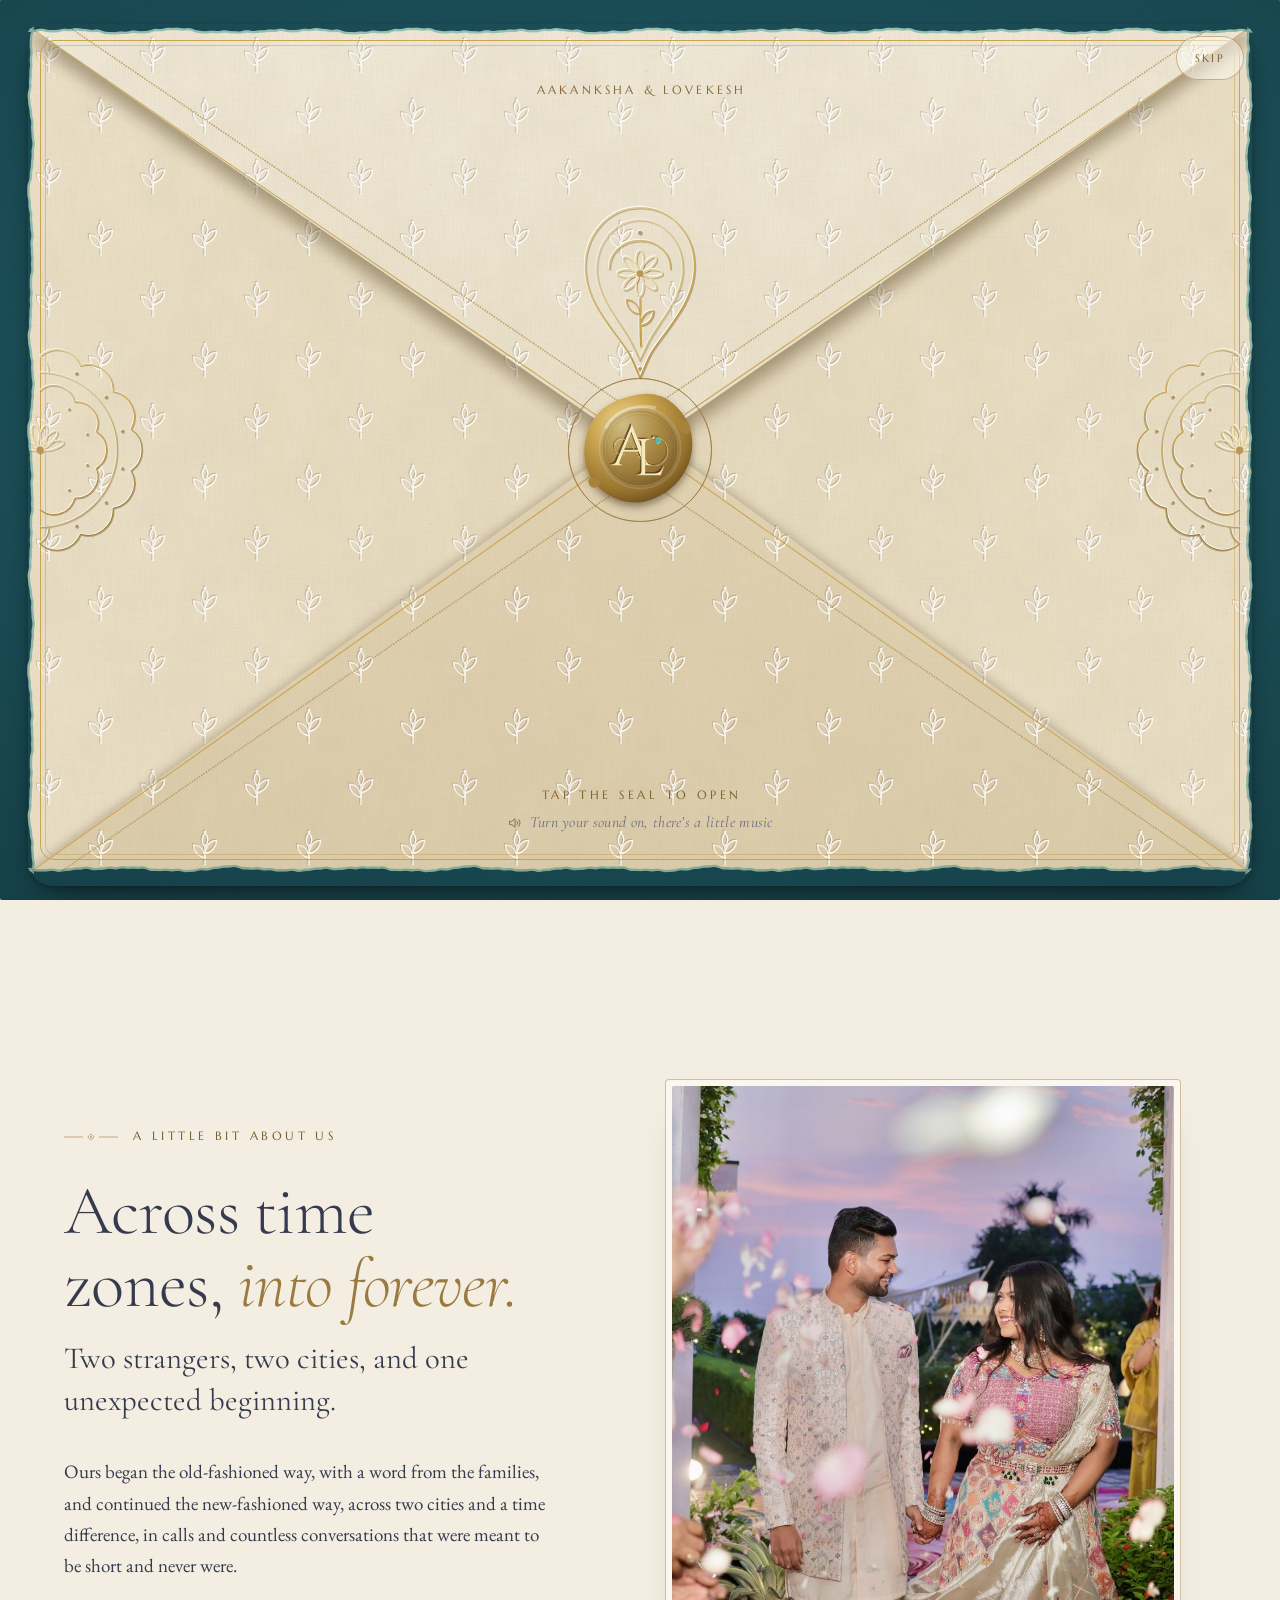
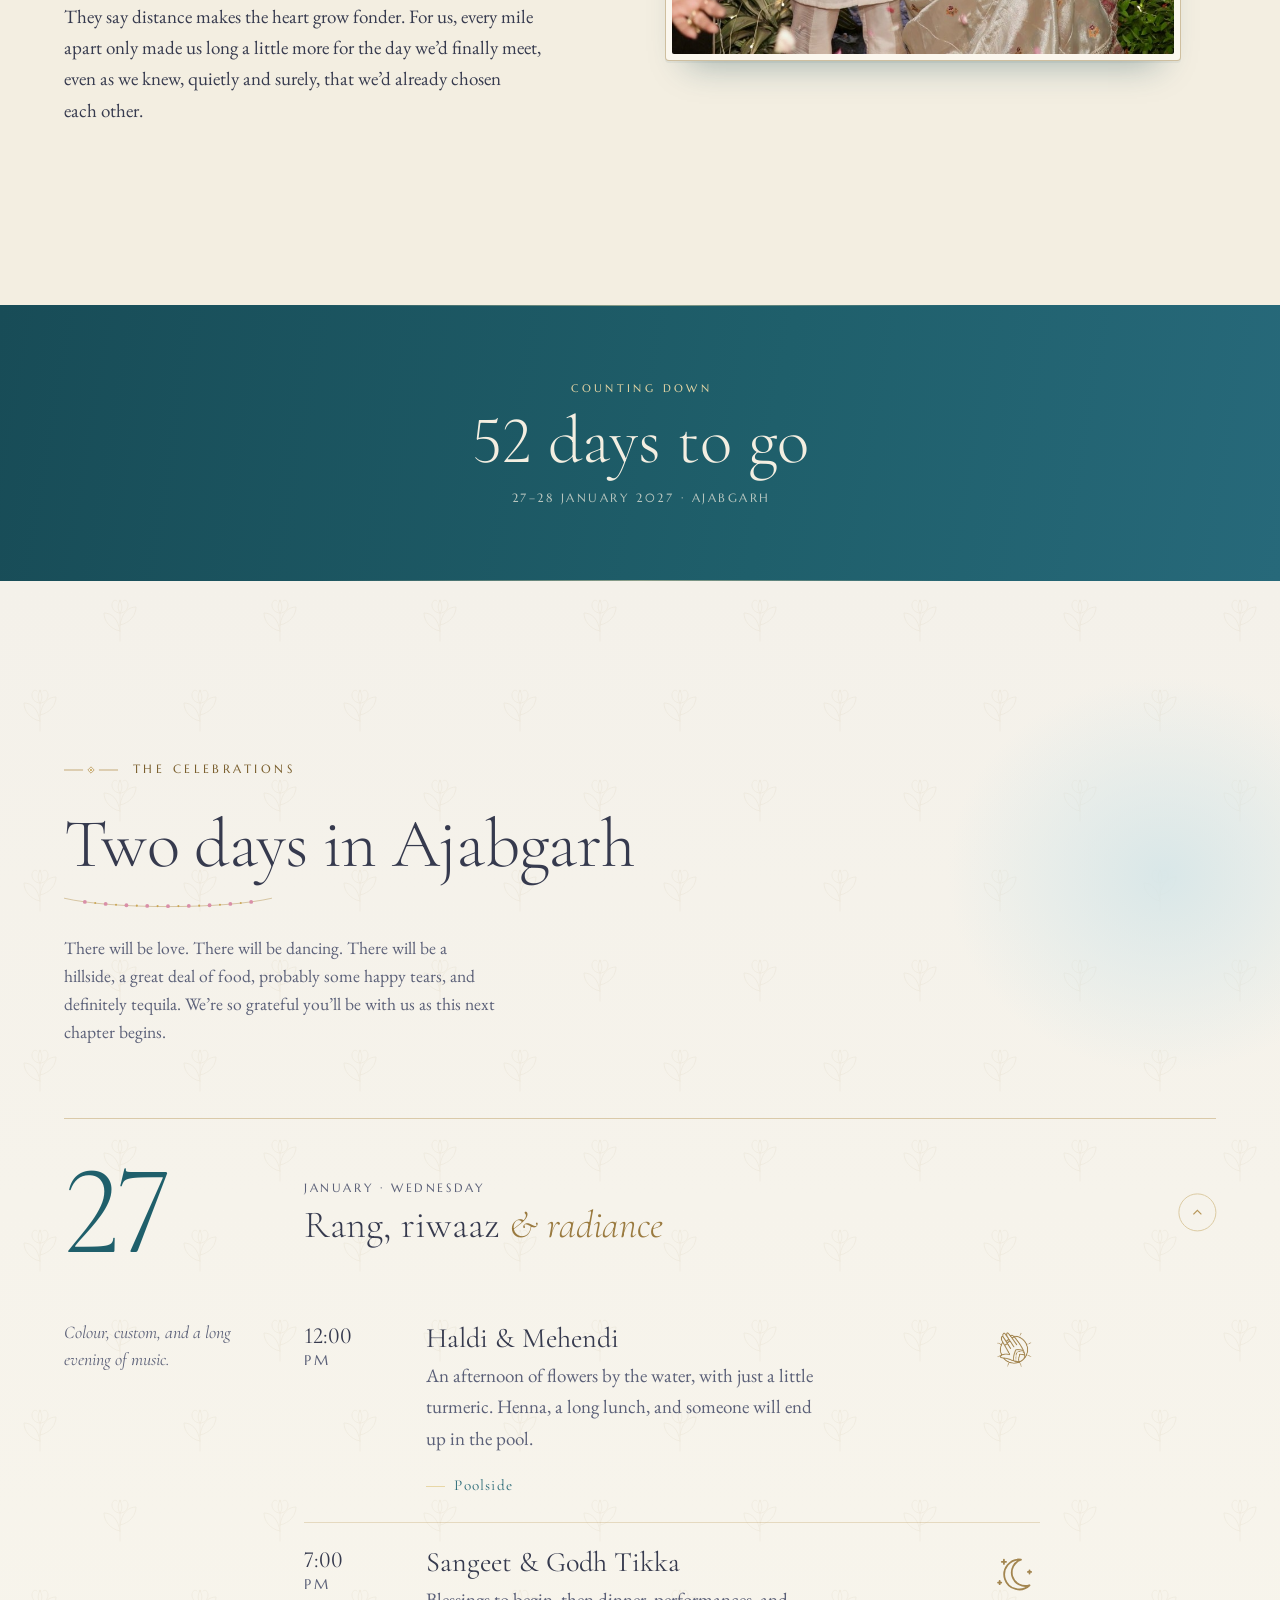
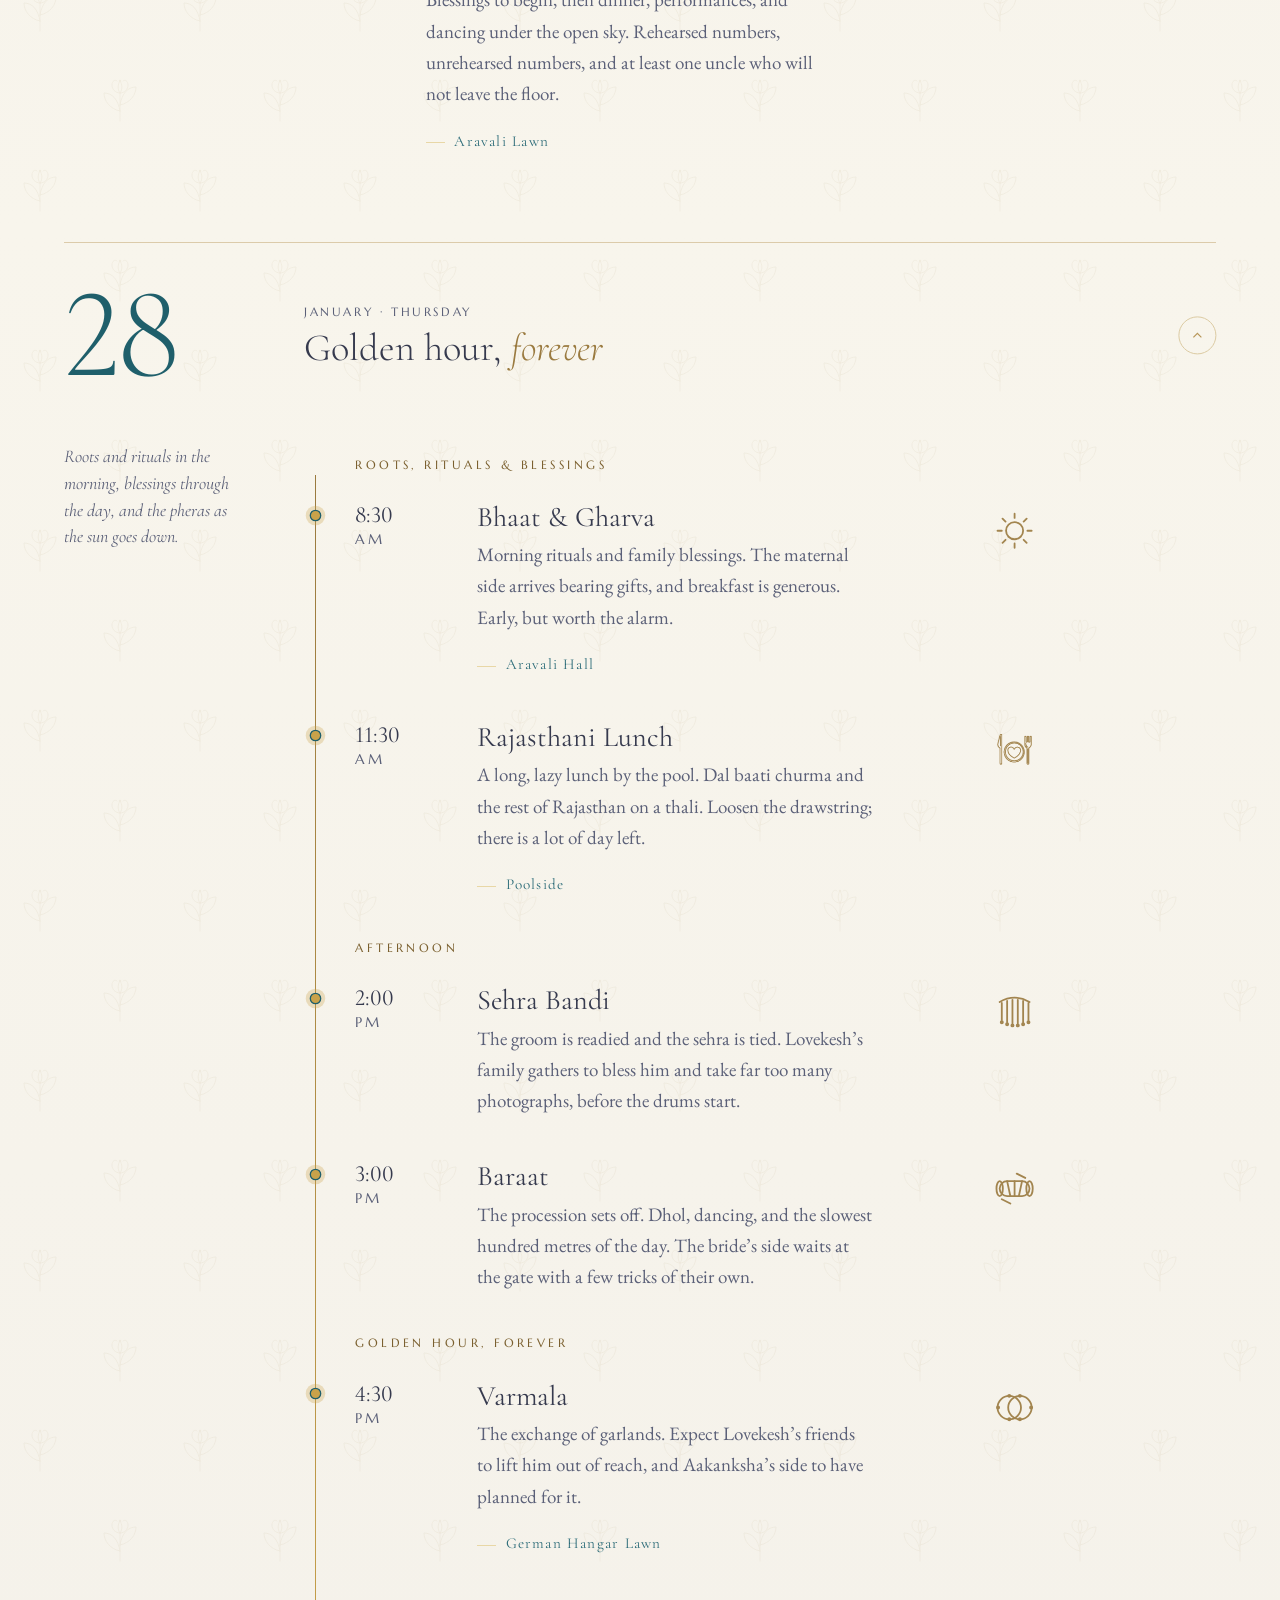
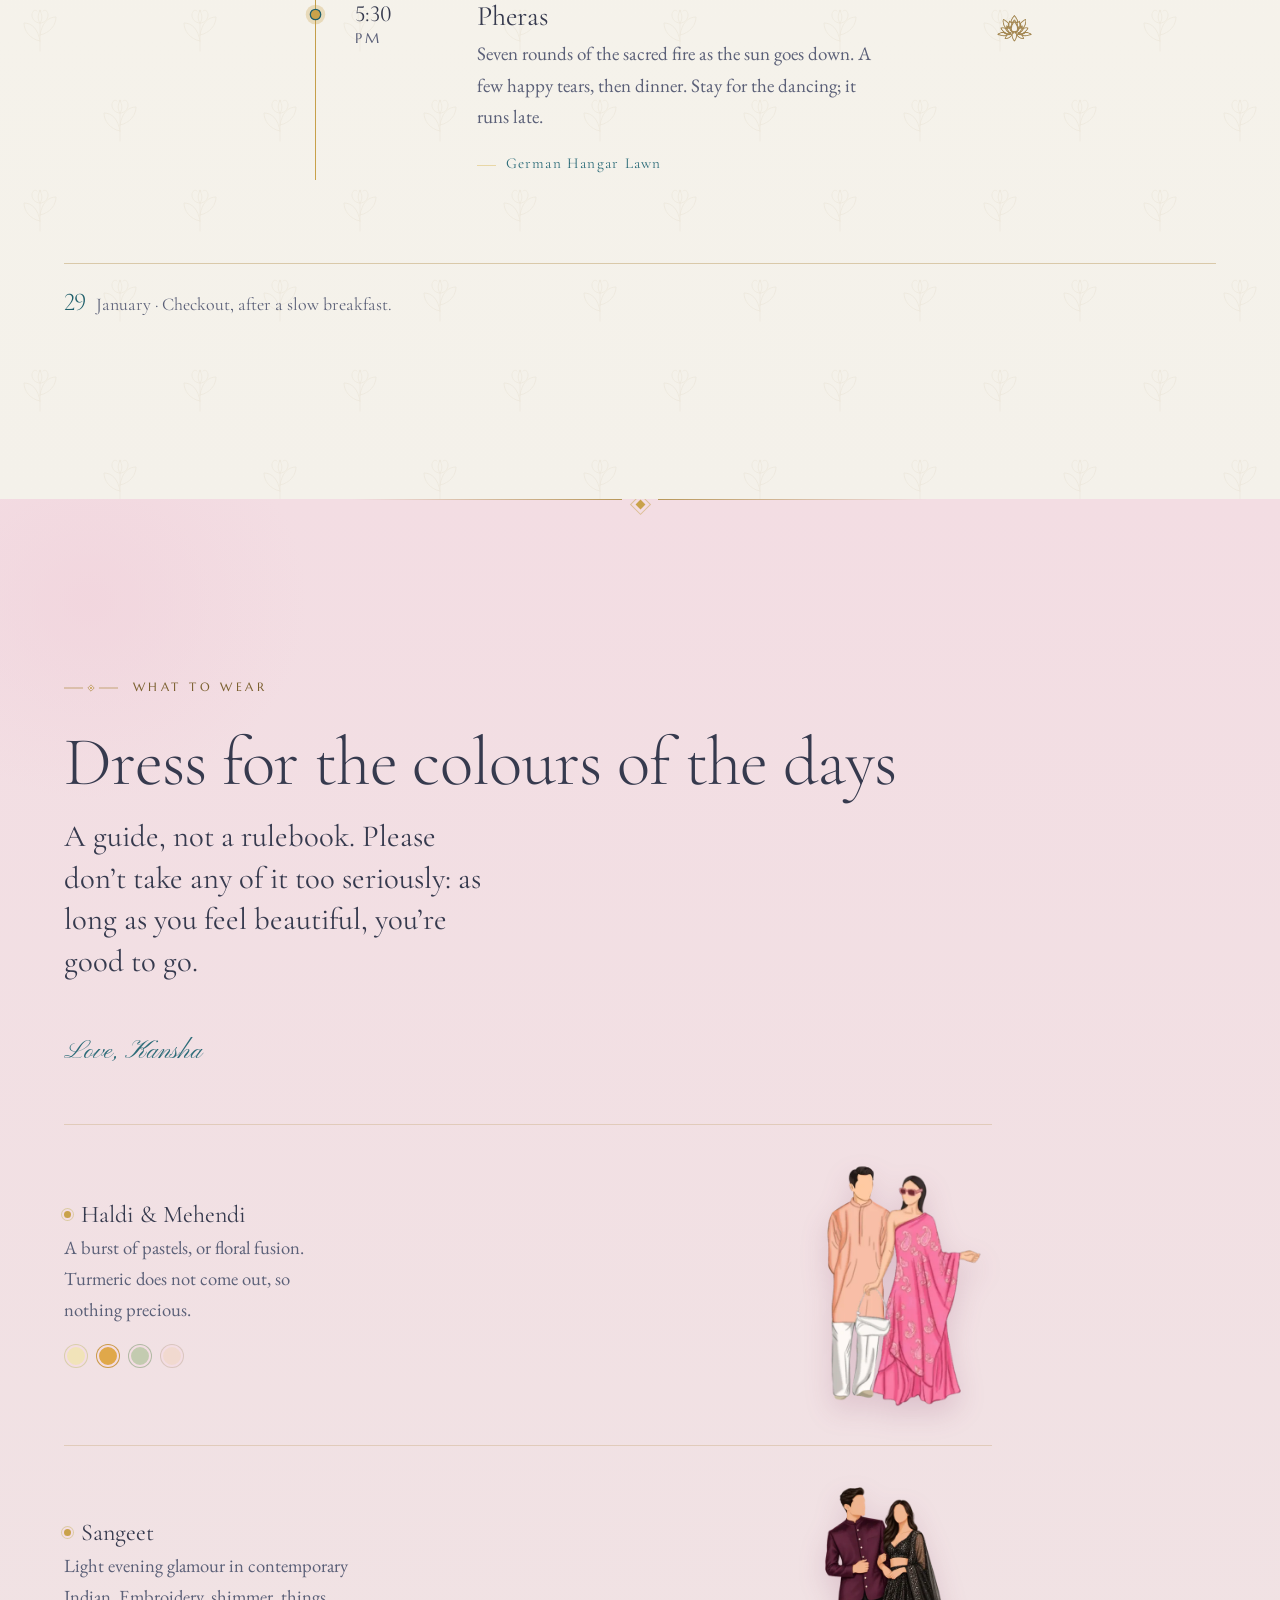
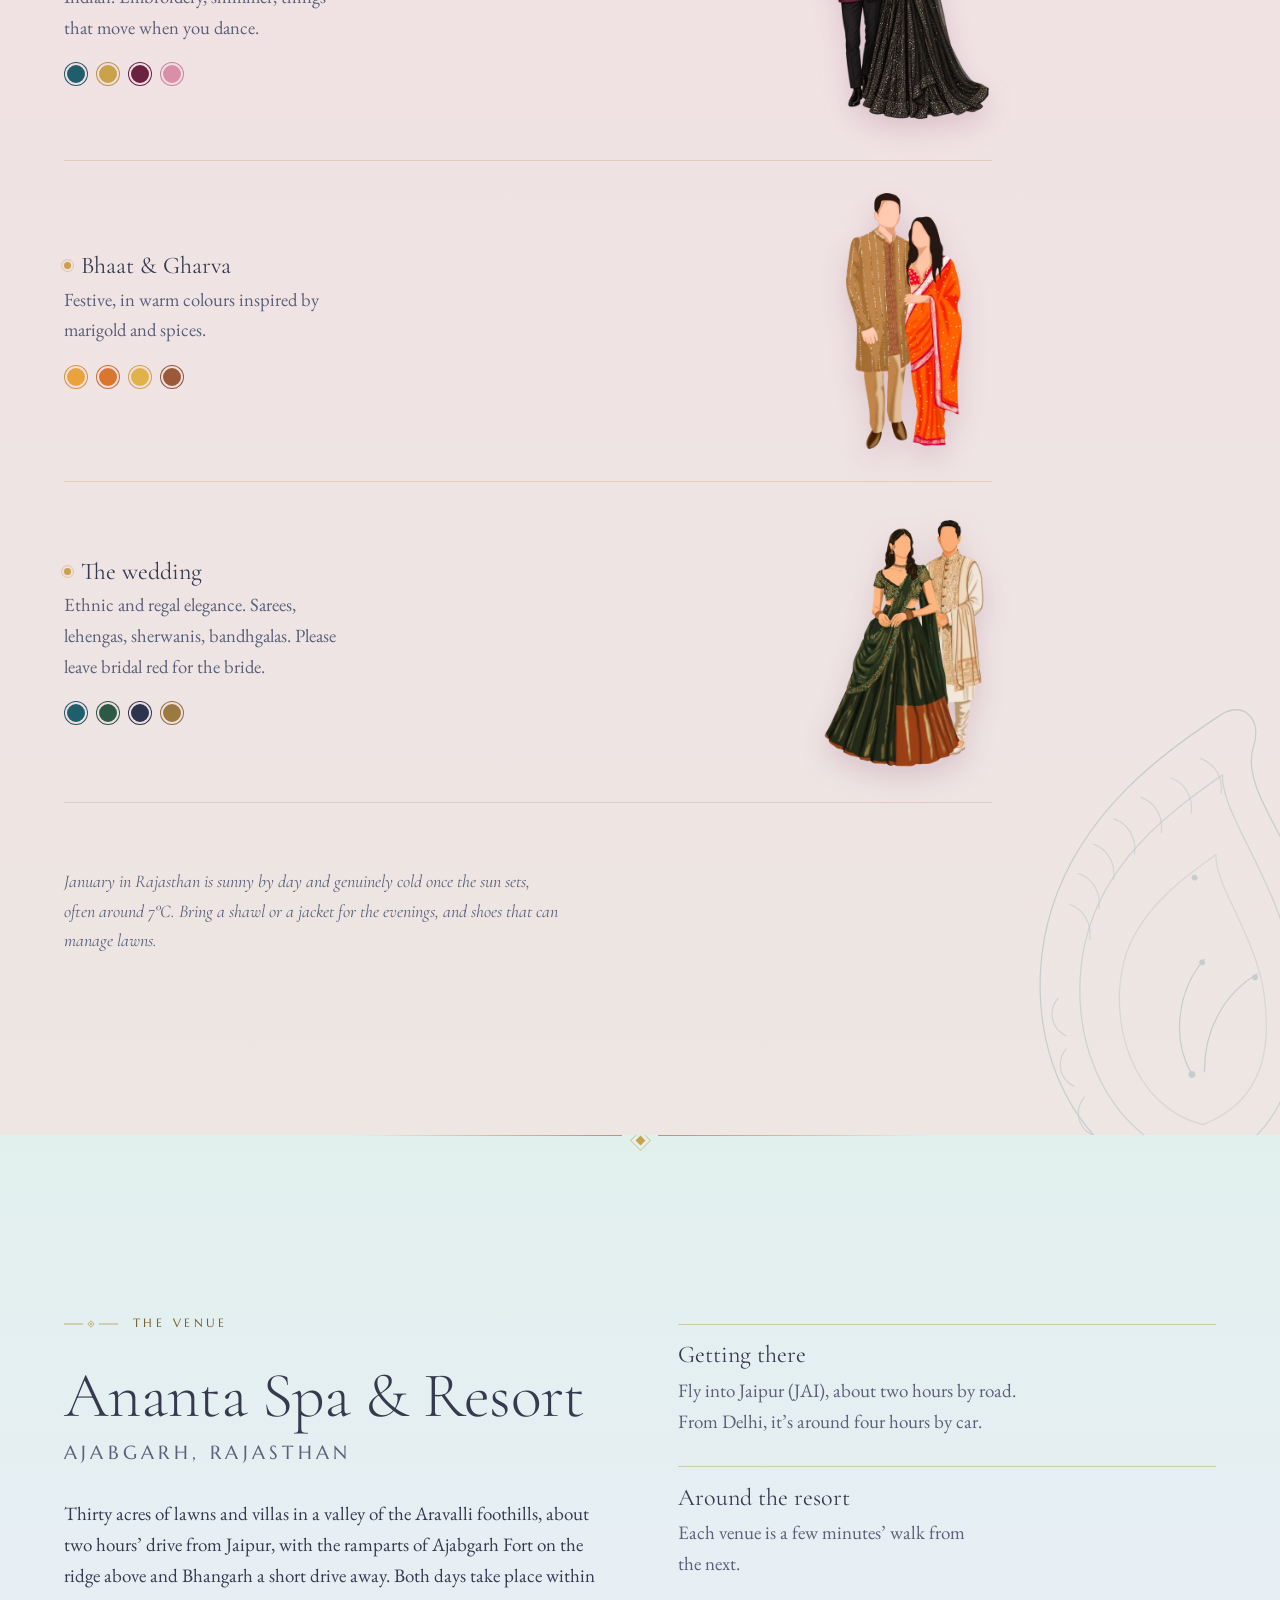
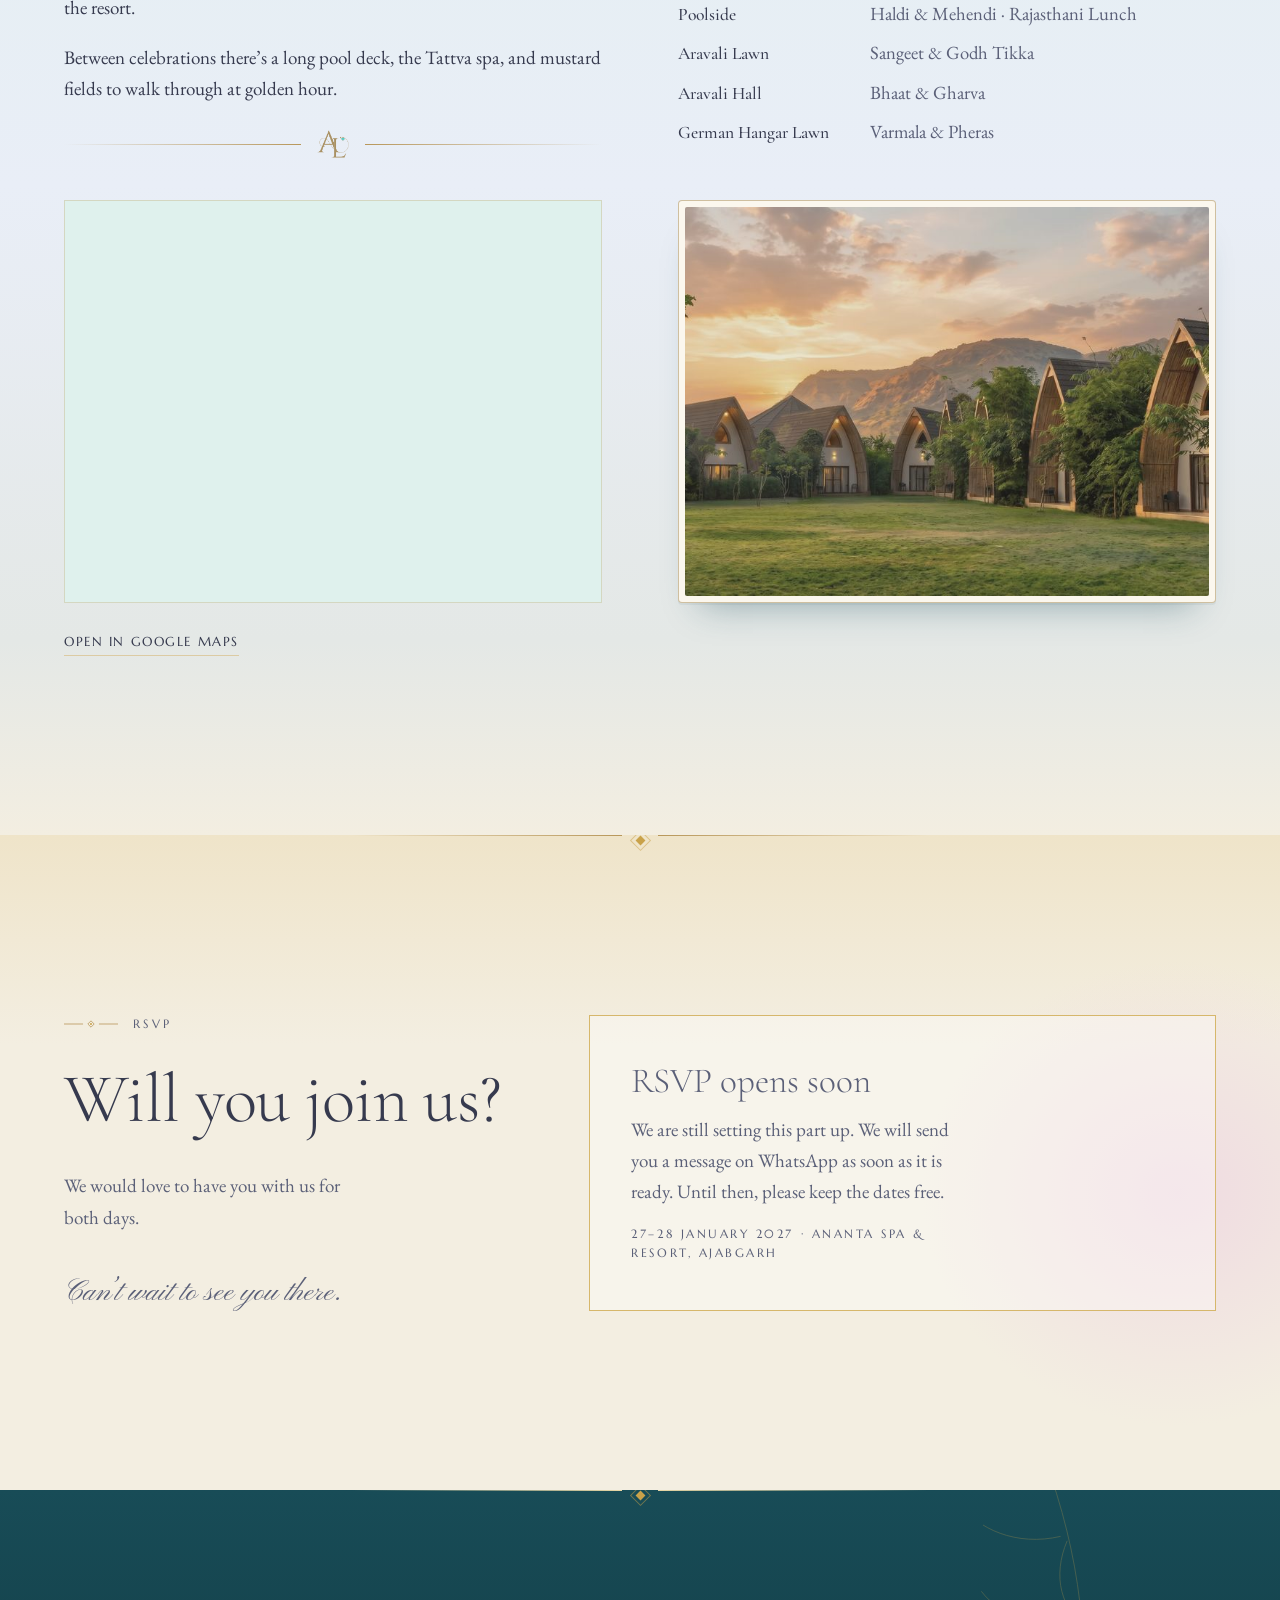
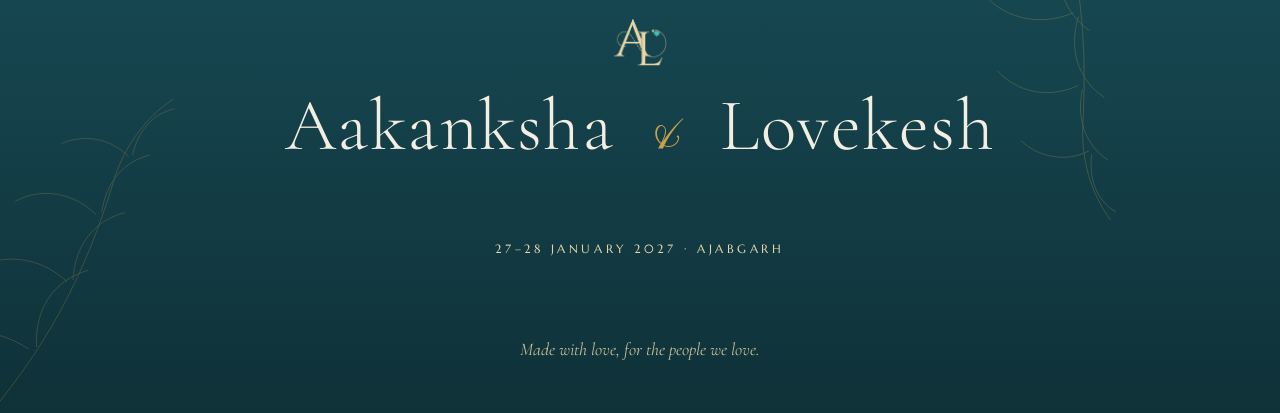
==== index.html @ 10ddc247 "Wardrobe as rows with the plate on the right (Bhaat plate added); seal and folds on the envelope's c" ====
<!DOCTYPE html>
<html lang="en" data-rsvp="soon">
<head>
  <meta charset="utf-8">
  <meta name="viewport" content="width=device-width, initial-scale=1">
  <title>Aakanksha &amp; Lovekesh — 27–28 January 2027</title>
  <meta name="description" content="Aakanksha and Lovekesh are getting married. Join us at Ananta Spa & Resort, Ajabgarh, Rajasthan, on 27 and 28 January 2027.">
  <link rel="canonical" href="https://kansha.love/">
  <meta property="og:url" content="https://kansha.love/">
  <meta property="og:title" content="Aakanksha & Lovekesh">
  <meta property="og:description" content="27–28 January 2027 · Ananta Spa & Resort, Ajabgarh">
  <meta property="og:type" content="website">
  <meta property="og:site_name" content="Aakanksha & Lovekesh">
  <meta property="og:image" content="https://kansha.love/media/share.jpg?v=1">
  <meta property="og:image:width" content="1200">
  <meta property="og:image:height" content="630">
  <meta property="og:image:alt" content="Aakanksha & Lovekesh, 27–28 January 2027, Ananta Spa & Resort, Ajabgarh">
  <meta name="twitter:card" content="summary_large_image">
  <meta name="theme-color" content="#e9dfc6">
  <link rel="icon" type="image/png" href="media/favicon.png?v=4">
  <link rel="apple-touch-icon" href="media/apple-touch-icon.png?v=4">
  <script>document.documentElement.classList.add("js");</script>
  <link rel="preconnect" href="https://fonts.googleapis.com">
  <link rel="preconnect" href="https://fonts.gstatic.com" crossorigin>
  <link href="https://fonts.googleapis.com/css2?family=Cormorant+Garamond:ital,wght@0,300;0,400;0,500;1,300;1,400&family=EB+Garamond:ital,wght@0,400;0,500;1,400&family=Marcellus&family=Pinyon+Script&display=swap" rel="stylesheet">
  <link rel="preload" as="image" href="media/monogram-mask.png?v=3" crossorigin="anonymous">
  <link rel="preload" as="image" href="media/monogram-heart.png?v=3" crossorigin="anonymous">
  <link rel="stylesheet" href="css/styles.css?v=89">
</head>
<body>

  <!-- ============================================================ -->
  <!-- The invitation: an envelope that opens, then the site         -->
  <!-- ============================================================ -->
  <div class="invite" id="invite" role="dialog" aria-modal="true" aria-label="Your invitation" tabindex="-1">
    <svg class="orn-defs" aria-hidden="true" focusable="false">
      <defs>
        <linearGradient id="foil" gradientUnits="userSpaceOnUse" x1="0" y1="0" x2="180" y2="240" spreadMethod="reflect"><stop offset="0" stop-color="#e9d9a8"/><stop offset=".42" stop-color="#c9a24a"/><stop offset=".72" stop-color="#9f7f3c"/><stop offset="1" stop-color="#dcc07a"/></linearGradient>
        <symbol id="s-side" viewBox="0 0 112 260" overflow="visible"><path d='M0.0 26.0 A28.2 28.2 0 0 1 45.1 36.3 A28.2 28.2 0 0 1 81.3 65.2 A28.2 28.2 0 0 1 101.4 106.9 A28.2 28.2 0 0 1 101.4 153.1 A28.2 28.2 0 0 1 81.3 194.8 A28.2 28.2 0 0 1 45.1 223.7 A28.2 28.2 0 0 1 0.0 234.0'/><path d='M0 44 A86 86 0 0 1 0 216' opacity='.7'/><path d='M0.0 64.0 A24.1 24.1 0 0 1 38.8 76.6 A24.1 24.1 0 0 1 62.8 109.6 A24.1 24.1 0 0 1 62.8 150.4 A24.1 24.1 0 0 1 38.8 183.4 A24.1 24.1 0 0 1 0.0 196.0'/><circle cx='40.8' cy='45.2' r='1.9' fill='currentColor' stroke='none'/><circle cx='73.6' cy='71.3' r='1.9' fill='currentColor' stroke='none'/><circle cx='91.8' cy='109.1' r='1.9' fill='currentColor' stroke='none'/><circle cx='91.8' cy='150.9' r='1.9' fill='currentColor' stroke='none'/><circle cx='73.6' cy='188.7' r='1.9' fill='currentColor' stroke='none'/><circle cx='40.8' cy='214.8' r='1.9' fill='currentColor' stroke='none'/><circle cx='32.6' cy='85.1' r='1.5' fill='currentColor' stroke='none'/><circle cx='52.7' cy='112.9' r='1.5' fill='currentColor' stroke='none'/><circle cx='52.7' cy='147.1' r='1.5' fill='currentColor' stroke='none'/><circle cx='32.6' cy='174.9' r='1.5' fill='currentColor' stroke='none'/><ellipse cx='0' cy='-15.0' rx='4.2' ry='13' transform='translate(0 130) rotate(-72.0)'/><ellipse cx='0' cy='-15.0' rx='4.2' ry='13' transform='translate(0 130) rotate(-43.2)'/><ellipse cx='0' cy='-15.0' rx='4.2' ry='13' transform='translate(0 130) rotate(-14.4)'/><ellipse cx='0' cy='-15.0' rx='4.2' ry='13' transform='translate(0 130) rotate(14.4)'/><ellipse cx='0' cy='-15.0' rx='4.2' ry='13' transform='translate(0 130) rotate(43.2)'/><ellipse cx='0' cy='-15.0' rx='4.2' ry='13' transform='translate(0 130) rotate(72.0)'/><circle cx='0' cy='130' r='4' fill='currentColor' stroke='none'/><path d='M0 26 c6 4 10 10 10 18 M0 234 c6 -4 10 -10 10 -18' opacity='.8'/></symbol>
        <symbol id="s-pendant" viewBox="0 0 120 160" overflow="visible"><path d='M60 6 C88 6 110 30 108 62 C106 92 84 112 70 134 C66 141 63 150 60 156 C57 150 54 141 50 134 C36 112 14 92 12 62 C10 30 32 6 60 6 Z'/><path d='M60 17 C82 17 99 37 98 62 C97 86 79 104 68 124 C65 130 62 136 60 141 C58 136 55 130 52 124 C41 104 23 86 22 62 C21 37 38 17 60 17 Z' opacity='.6'/><path d='M33 60 c0 -14 11 -25 27 -25 s27 11 27 25'/><ellipse cx='0' cy='-11.0' rx='3.4' ry='9' transform='translate(60 64) rotate(0.0)'/><ellipse cx='0' cy='-11.0' rx='3.4' ry='9' transform='translate(60 64) rotate(45.0)'/><ellipse cx='0' cy='-11.0' rx='3.4' ry='9' transform='translate(60 64) rotate(90.0)'/><ellipse cx='0' cy='-11.0' rx='3.4' ry='9' transform='translate(60 64) rotate(135.0)'/><ellipse cx='0' cy='-11.0' rx='3.4' ry='9' transform='translate(60 64) rotate(180.0)'/><ellipse cx='0' cy='-11.0' rx='3.4' ry='9' transform='translate(60 64) rotate(225.0)'/><ellipse cx='0' cy='-11.0' rx='3.4' ry='9' transform='translate(60 64) rotate(270.0)'/><ellipse cx='0' cy='-11.0' rx='3.4' ry='9' transform='translate(60 64) rotate(315.0)'/><circle cx='60' cy='64' r='3' fill='currentColor' stroke='none'/><path d='M60 86 C60 100 60 114 60.5 128 M60 100 c-8 -1 -12 -7 -12 -13 c6 0 11 5 12 13z M60 110 c8 -1 12 -7 12 -13 c-6 0 -11 5 -12 13z'/><circle cx='60' cy='28' r='1.8' fill='currentColor' stroke='none'/><circle cx='60' cy='148' r='1.6' fill='currentColor' stroke='none'/></symbol>
      </defs>
    </svg>
    <div class="invite__stage">
      <div class="env" id="env">
        <div class="env__back"></div>
        <div class="env__cardwrap">
          <div class="env__card">
            <span class="env__crest mono-mark" aria-hidden="true"></span>
            <p class="env__names">We’re getting married</p>
            <span class="env__rule" aria-hidden="true"></span>
            <p class="env__when">27–28 January 2027</p>
            <p class="env__where">Ajabgarh, Rajasthan</p>
          </div>
        </div>
        <div class="env__body">
          <div class="env__fold env__wings" aria-hidden="true"><div class="env__paper env__paper--l"></div><div class="env__paper env__paper--r"></div></div>
          <div class="env__fold env__basewrap" aria-hidden="true"><div class="env__paper env__paper--b"><svg class="env__piping" viewBox="0 0 100 68" preserveAspectRatio="none"><path d="M0 68 L50 33.3 L100 68" fill="none" stroke="#c9a24a" stroke-width="1.1" opacity=".9" vector-effect="non-scaling-stroke"/><path d="M2.4 68 L50 36 L97.6 68" fill="none" stroke="#b8975a" stroke-width="1.8" stroke-linecap="round" stroke-dasharray="0 2.8" opacity=".85" vector-effect="non-scaling-stroke"/></svg></div></div>
          <div class="env__frame env__frame--body" aria-hidden="true"></div>
          <svg class="orn orn--side orn--side-l" viewBox="0 0 112 260" aria-hidden="true"><use href="#s-side" class="orn__lo"/><use href="#s-side" class="orn__hi"/><use href="#s-side" class="orn__foil"/></svg>
          <svg class="orn orn--side orn--side-r" viewBox="0 0 112 260" aria-hidden="true"><use href="#s-side" class="orn__lo"/><use href="#s-side" class="orn__hi"/><use href="#s-side" class="orn__foil"/></svg>
          <div class="env__shadewrap" aria-hidden="true"><div class="env__shade"></div></div>
          <div class="env__flapwrap">
            <div class="env__flap">
              <svg class="env__piping" viewBox="0 0 100 39.44" preserveAspectRatio="none" aria-hidden="true"><path d="M0 0 L50 39 L100 0" fill="none" stroke="#c9a24a" stroke-width="1.1" opacity=".9" vector-effect="non-scaling-stroke"/><path d="M3.2 0 L50 36.3 L96.8 0" fill="none" stroke="#b8975a" stroke-width="1.8" stroke-linecap="round" stroke-dasharray="0 2.8" opacity=".85" vector-effect="non-scaling-stroke"/></svg>
              <div class="env__frame" aria-hidden="true"></div>
              <p class="env__return">Aakanksha &amp; Lovekesh</p>
              <svg class="orn orn--pendant" viewBox="0 0 120 160" aria-hidden="true"><use href="#s-pendant" class="orn__lo"/><use href="#s-pendant" class="orn__hi"/><use href="#s-pendant" class="orn__foil"/></svg>
            </div>
            <div class="env__flapback"></div>
          </div>
          <button class="seal" id="seal" type="button" aria-label="Open the invitation">
            <svg class="seal__wax" viewBox="0 0 120 120" aria-hidden="true">
              <defs>
                <radialGradient id="waxG" cx="36%" cy="28%" r="78%"><stop offset="0" stop-color="#f0d992"/><stop offset=".38" stop-color="#cba54f"/><stop offset=".8" stop-color="#95702b"/><stop offset="1" stop-color="#684a1b"/></radialGradient>
                <radialGradient id="waxRim" cx="50%" cy="50%" r="50%"><stop offset=".74" stop-color="#000" stop-opacity="0"/><stop offset=".86" stop-color="#000" stop-opacity=".22"/><stop offset=".94" stop-color="#fff" stop-opacity=".14"/><stop offset="1" stop-color="#000" stop-opacity="0"/></radialGradient>
                <filter id="waxShadow" x="-25%" y="-25%" width="150%" height="160%"><feDropShadow dx="0" dy="4" stdDeviation="3.5" flood-color="#3a2a10" flood-opacity=".5"/></filter>
              </defs>
              <path d="M60 6 C73 4 85 8 93 16 C102 24 109 35 110 47 C112 59 109 73 101 85 C93 97 79 107 64 110 C49 113 33 108 22 98 C12 89 6 76 6 62 C6 48 11 34 20 24 C30 13 47 8 60 6 Z" fill="url(#waxG)" filter="url(#waxShadow)"/>
              <path d="M97 31 C105 29 111 36 108 44 C103 46 97 41 97 31 Z M22 93 C17 99 10 97 10 89 C14 85 21 87 22 93 Z" fill="#a8823a"/>
              <circle cx="60" cy="58" r="42" fill="url(#waxRim)"/>
              <circle cx="60" cy="58" r="36.5" fill="none" stroke="rgba(255,255,255,.16)" stroke-width="1.2"/>
              <circle cx="60" cy="58" r="33" fill="rgba(16,20,44,.14)"/>
              <path d="M27 38 C35 23 53 15 74 19" fill="none" stroke="rgba(255,255,255,.34)" stroke-width="3" stroke-linecap="round"/>
            </svg>
            <span class="seal__mono seal__mono--shade" aria-hidden="true"></span>
            <span class="seal__mono" aria-hidden="true"></span>
          </button>
        </div>
      </div>
      <p class="invite__hint" id="inviteHint"><span class="invite__tap">Tap the seal to open</span><span class="invite__sound"><svg class="invite__speaker" viewBox="0 0 24 24" aria-hidden="true"><path d="M4 9.5v5h3.5L12 18.5v-13L7.5 9.5z"/><path d="M15 9.2a4 4 0 0 1 0 5.6M17.6 6.8a7.5 7.5 0 0 1 0 10.4"/></svg>Turn your sound on, there’s a little music</span></p>
    </div>
    <button class="invite__skip" id="inviteSkip" type="button">Skip</button>
  </div>
  <audio id="inviteAudio" src="media/music/sunsetz-intro.mp3" preload="auto" aria-hidden="true"></audio>
  <script>
    (function () {
      var h = document.documentElement, inv = document.getElementById("invite");
      if (location.hash) { inv.remove(); document.getElementById("inviteAudio").preload = "none"; h.classList.add("is-revealed"); }
      else { h.classList.add("has-invite"); }
    })();
  </script>

  <!-- ============================================================ -->
  <!-- Navigation                                                    -->
  <!-- ============================================================ -->
  <header class="nav" id="nav">
    <a class="nav__mono" href="#top" aria-label="Back to top"><span class="mono-mark" aria-hidden="true"></span></a>
    <nav aria-label="Sections">
      <ul class="nav__links" id="navLinks">
        <li><a href="#story">About us</a></li>
        <li><a href="#celebrations">Celebrations</a></li>
        <li><a href="#wear">What to wear</a></li>
        <li><a href="#venue">Venue</a></li>
      </ul>
    </nav>
    <div style="display:flex;gap:.6rem;align-items:center">
      <a class="pill" href="#rsvp">RSVP</a>
      <button class="nav__toggle" id="navToggle" aria-expanded="false" aria-controls="navLinks" aria-label="Menu"><span></span><span></span><span></span></button>
    </div>
  </header>

  <main id="top">

    <!-- ============================================================ -->
    <!-- Hero                                                          -->
    <!-- ============================================================ -->
    <section class="hero" aria-label="Aakanksha and Lovekesh, 27 and 28 January 2027, Ajabgarh">
      <div class="hero__art" aria-hidden="true">
        <svg viewBox="0 0 1600 1000" preserveAspectRatio="xMidYMax slice" xmlns="http://www.w3.org/2000/svg">
          <defs>
            <!-- painted, slightly ragged edges -->
            <filter id="wc" x="-5%" y="-20%" width="110%" height="140%">
              <feTurbulence type="fractalNoise" baseFrequency=".012 .03" numOctaves="2" seed="7" result="n"/>
              <feDisplacementMap in="SourceGraphic" in2="n" scale="18" xChannelSelector="R" yChannelSelector="G"/>
              <feGaussianBlur stdDeviation=".6"/>
            </filter>
            <filter id="wcSoft" x="-5%" y="-10%" width="110%" height="120%">
              <feTurbulence type="fractalNoise" baseFrequency=".02 .04" numOctaves="2" seed="5" result="n"/>
              <feDisplacementMap in="SourceGraphic" in2="n" scale="4" xChannelSelector="R" yChannelSelector="G"/>
            </filter>
            <filter id="soft" x="-20%" y="-50%" width="140%" height="200%">
              <feGaussianBlur stdDeviation="22"/>
            </filter>
            <filter id="softer" x="-20%" y="-50%" width="140%" height="200%">
              <feGaussianBlur stdDeviation="8"/>
            </filter>

            <linearGradient id="farHill" x1="0" y1="0" x2="0" y2="1">
              <stop offset="0" stop-color="#7e9aa3"/>
              <stop offset="1" stop-color="#a6bcc0"/>
            </linearGradient>
            <linearGradient id="midHill" x1="0" y1="0" x2="0" y2="1">
              <stop offset="0" stop-color="#587b85"/>
              <stop offset=".55" stop-color="#6f919a"/>
              <stop offset="1" stop-color="#8aa6ad"/>
            </linearGradient>
            <linearGradient id="nearHill" x1="0" y1="0" x2="0" y2="1">
              <stop offset="0" stop-color="#3f5f69"/>
              <stop offset="1" stop-color="#5a7882"/>
            </linearGradient>
            <linearGradient id="peak" x1="0" y1="0" x2="0" y2="1">
              <stop offset="0" stop-color="#f3cfae" stop-opacity=".85"/>
              <stop offset="1" stop-color="#f3cfae" stop-opacity="0"/>
            </linearGradient>
            <linearGradient id="shell" x1="0" y1="0" x2="1" y2="0">
              <stop offset="0" stop-color="#c7cbd3"/>
              <stop offset=".5" stop-color="#e6e6e1"/>
              <stop offset="1" stop-color="#d3d2cc"/>
            </linearGradient>
            <linearGradient id="face" x1="0" y1="0" x2="1" y2="0">
              <stop offset="0" stop-color="#ebe5d9"/>
              <stop offset=".35" stop-color="#f6f1e7"/>
              <stop offset="1" stop-color="#f1ebe0"/>
            </linearGradient>
            <linearGradient id="ground" x1="0" y1="0" x2="0" y2="1">
              <stop offset="0" stop-color="#6f8664"/>
              <stop offset=".4" stop-color="#9fae93"/>
              <stop offset=".75" stop-color="#d9dccd"/>
              <stop offset="1" stop-color="#f3eee1"/>
            </linearGradient>
          </defs>



          <!-- clouds: a few soft washes in the sky -->
          <g filter="url(#soft)" opacity=".7">
            <ellipse cx="380" cy="430" rx="260" ry="34" fill="#e6ddd3" opacity=".8"/>
            <ellipse cx="1180" cy="380" rx="300" ry="30" fill="#e2dcd0" opacity=".8"/>
            <ellipse cx="820" cy="520" rx="340" ry="26" fill="#f5d9d2" opacity=".85"/>
            <ellipse cx="1420" cy="560" rx="220" ry="24" fill="#f8d2b8" opacity=".85"/>
            <ellipse cx="180" cy="580" rx="200" ry="22" fill="#f8d2b8" opacity=".75"/>
          </g>

          <!-- the sun, low behind the ridge -->
          <g filter="url(#soft)">
            <ellipse cx="1120" cy="690" rx="260" ry="70" fill="#f7c89a" opacity=".45"/>
            <circle cx="1120" cy="676" r="44" fill="#ffd9a6" opacity=".9"/>
          </g>
          <!-- birds heading home -->

          <!-- landscape, nudged down so the names have room -->
          <g transform="translate(0 55)">
          <!-- hills -->
          <g class="drift drift--3"><g filter="url(#wc)" opacity=".85">
            <path fill="url(#farHill)" d="M-40 735 C120 700 220 672 330 668 C420 664 470 690 560 686 C650 682 700 640 790 626 C880 612 920 660 1010 662 C1100 664 1140 630 1230 626 C1320 622 1380 668 1460 676 C1540 684 1600 672 1660 680 L1660 760 L-40 760 Z"/>
          </g></g>
          <g class="drift drift--2"><g filter="url(#wc)">
            <path fill="url(#midHill)" d="M-40 745 C80 735 160 712 260 705 C360 698 400 724 500 718 C590 713 640 672 720 660 C800 648 836 650 900 650 C980 650 1010 694 1090 696 C1170 698 1220 666 1290 672 C1370 678 1420 714 1500 716 C1570 718 1620 708 1660 712 L1660 770 L-40 770 Z"/>
            <!-- Ajabgarh fort on the far ridge: a rampart, two bastions, a chhatri -->
            <g fill="#6f8c95" stroke="#5a7781" stroke-width=".8" opacity=".9">
              <path d="M255 684 v-10 h6 v4 h5 v-4 h6 v4 h5 v-4 h6 v4 h5 v-4 h6 v10 z"/>
              <path d="M250 684 v-16 a6 6 0 0 1 12 0 v16 z M296 684 v-18 a6 6 0 0 1 12 0 v18 z"/>
              <path d="M272 674 v-7 h12 v7 M273 667 q5-7 10 0" fill="none"/>
            </g>
            <!-- sunlit crest -->
            <path fill="url(#peak)" d="M640 700 C690 676 740 656 810 652 C870 648 900 650 920 654 C900 666 880 684 866 702 Z" opacity=".8"/>
          </g></g>
          <g class="drift"><g filter="url(#wc)">
            <path fill="url(#nearHill)" d="M-40 752 C60 748 120 738 220 740 C320 742 360 752 430 750 C520 748 560 728 640 724 C700 721 740 736 800 736 C860 736 890 724 950 722 C1030 720 1080 742 1150 742 C1220 742 1270 728 1340 730 C1420 732 1480 748 1560 748 C1600 748 1640 746 1660 748 L1660 775 L-40 775 Z"/>
            <!-- treeline: small irregular bumps -->
            <path fill="#2f4a53" opacity=".9" d="M300 751 c6-14 12-14 18 0 c4-9 10-9 14 0 c5-12 12-12 17 0 Z M560 735 c5-16 11-16 16 0 c4-10 10-10 14 0 c4-12 9-12 13 0 Z M690 740 c5-13 11-13 16 0 c3-8 8-8 11 0 Z M900 729 c5-15 11-15 16 0 c4-9 9-9 13 0 c5-12 11-12 16 0 Z M1010 745 c5-12 11-12 16 0 c4-8 9-8 13 0 Z M1180 742 c6-14 12-14 18 0 c3-9 9-9 12 0 Z M1390 740 c5-12 11-12 16 0 c3-8 8-8 11 0 c4-11 10-11 14 0 Z"/>
          </g></g>

          <!-- valley floor: scrub, fields and morning mist instead of water -->
          <rect x="0" y="754" width="1600" height="300" fill="url(#ground)"/>
          <g filter="url(#wc)" opacity=".55">
            <path fill="#7d9272" d="M-40 790 C200 770 420 782 640 772 C860 762 1080 780 1300 770 C1440 764 1560 770 1660 766 L1660 830 L-40 830 Z"/>
            <path fill="#98a98c" d="M-40 850 C240 830 480 846 720 836 C960 826 1200 842 1660 830 L1660 900 L-40 900 Z" opacity=".8"/>
          </g>
          <!-- scattered trees along the fields -->
          <path fill="#4a5f4e" opacity=".85" d="M120 790 c5-14 11-14 16 0 c3-8 8-8 11 0 Z M420 782 c6-16 12-16 18 0 c4-9 9-9 13 0 Z M760 776 c5-13 11-13 16 0 c3-8 8-8 11 0 c4-11 9-11 13 0 Z M1120 780 c6-15 12-15 18 0 c3-8 8-8 11 0 Z M1400 774 c5-13 11-13 16 0 c4-9 9-9 13 0 Z M980 822 c5-12 11-12 16 0 Z M300 826 c5-12 11-12 16 0 c3-7 8-7 11 0 Z"/>
          <!-- the lawn at dusk: palm, bougainvillea, shrubs, lamps -->
          <g><path d="M466.8 900 Q474.9 817.5 482.6 750 L485.4 750 Q478.9 817.5 473.2 900 Z" fill="#4a4038"/><g fill="#3d5648" opacity=".96"><path d="M484 750 Q453 740 425 760 Q456 755 484 750 Z"/><path d="M484 750 Q461 728 434 734 Q457 742 484 750 Z"/><path d="M484 750 Q475 721 454 716 Q463 731 484 750 Z"/><path d="M484 750 Q490 721 480 708 Q474 723 484 750 Z"/><path d="M484 750 Q501 727 505 712 Q487 720 484 750 Z"/><path d="M484 750 Q509 737 526 725 Q501 724 484 750 Z"/><path d="M484 750 Q512 748 540 746 Q511 733 484 750 Z"/><path d="M484 750 Q512 758 544 766 Q516 743 484 750 Z"/></g><path d="M1246.5 905 Q1244.4 814.2 1232.5 740 L1235.5 740 Q1248.4 814.2 1253.5 905 Z" fill="#4a4038"/><g fill="#3d5648" opacity=".96"><path d="M1234 740 Q1197 728 1162 752 Q1200 746 1234 740 Z"/><path d="M1234 740 Q1207 713 1174 721 Q1201 731 1234 740 Z"/><path d="M1234 740 Q1223 704 1198 699 Q1209 717 1234 740 Z"/><path d="M1234 740 Q1241 705 1229 689 Q1222 707 1234 740 Z"/><path d="M1234 740 Q1255 713 1259 694 Q1238 704 1234 740 Z"/><path d="M1234 740 Q1264 724 1284 710 Q1254 708 1234 740 Z"/><path d="M1234 740 Q1268 738 1301 735 Q1267 719 1234 740 Z"/><path d="M1234 740 Q1268 750 1307 759 Q1273 732 1234 740 Z"/></g><path d="M867.3 880 Q873.5 811.2 878.8 755 L881.2 755 Q877.5 811.2 872.7 880 Z" fill="#4a4038"/><g fill="#3d5648" opacity=".96"><path d="M880 755 Q858 748 838 762 Q860 759 880 755 Z"/><path d="M880 755 Q864 739 845 744 Q861 750 880 755 Z"/><path d="M880 755 Q874 734 859 731 Q865 742 880 755 Z"/><path d="M880 755 Q884 735 877 725 Q873 736 880 755 Z"/><path d="M880 755 Q892 739 895 728 Q882 734 880 755 Z"/><path d="M880 755 Q898 746 910 737 Q892 736 880 755 Z"/><path d="M880 755 Q900 754 919 752 Q899 743 880 755 Z"/><path d="M880 755 Q900 761 922 766 Q903 750 880 755 Z"/></g><path d="M1497.0 895 Q1504.2 818.0 1510.7 755 L1513.3 755 Q1508.2 818.0 1503.0 895 Z" fill="#4a4038"/><g fill="#3d5648" opacity=".96"><path d="M1512 755 Q1485 746 1459 764 Q1487 760 1512 755 Z"/><path d="M1512 755 Q1492 735 1468 741 Q1488 748 1512 755 Z"/><path d="M1512 755 Q1504 729 1485 725 Q1494 738 1512 755 Z"/><path d="M1512 755 Q1517 729 1508 718 Q1503 731 1512 755 Z"/><path d="M1512 755 Q1527 735 1530 721 Q1515 728 1512 755 Z"/><path d="M1512 755 Q1534 743 1549 733 Q1527 732 1512 755 Z"/><path d="M1512 755 Q1537 754 1561 751 Q1536 740 1512 755 Z"/><path d="M1512 755 Q1537 762 1565 769 Q1540 749 1512 755 Z"/></g></g>
          <g filter="url(#wcSoft)"><path d="M560 912 c-1 -14 -3 -26 -6 -36 M560 912 c3 -12 6 -24 10 -34 M560 912 v-28" stroke="#4a4038" stroke-width="1.5" fill="none"/><g fill="#c76d9b" opacity=".9"><circle cx="560" cy="858" r="22"/><circle cx="538" cy="870" r="18"/><circle cx="580" cy="872" r="19"/><circle cx="552" cy="846" r="14"/><circle cx="570" cy="884" r="14"/><circle cx="534" cy="888" r="12"/><circle cx="586" cy="888" r="12"/></g><g fill="#e0a3c0" opacity=".55"><circle cx="560" cy="858" r="22"/><circle cx="538" cy="870" r="18"/><circle cx="580" cy="872" r="19"/><circle cx="552" cy="846" r="14"/><circle cx="570" cy="884" r="14"/><circle cx="534" cy="888" r="12"/><circle cx="586" cy="888" r="12"/></g><path d="M1180 922 c-1 -14 -3 -26 -6 -36 M1180 922 c3 -12 6 -24 10 -34 M1180 922 v-28" stroke="#4a4038" stroke-width="1.8" fill="none"/><g fill="#c76d9b" opacity=".9"><circle cx="1180" cy="857" r="26"/><circle cx="1154" cy="872" r="22"/><circle cx="1204" cy="874" r="23"/><circle cx="1170" cy="843" r="17"/><circle cx="1192" cy="888" r="17"/><circle cx="1149" cy="893" r="14"/><circle cx="1211" cy="893" r="14"/></g><g fill="#e0a3c0" opacity=".55"><circle cx="1180" cy="857" r="26"/><circle cx="1154" cy="872" r="22"/><circle cx="1204" cy="874" r="23"/><circle cx="1170" cy="843" r="17"/><circle cx="1192" cy="888" r="17"/><circle cx="1149" cy="893" r="14"/><circle cx="1211" cy="893" r="14"/></g><path d="M150 900 c-1 -14 -3 -26 -6 -36 M150 900 c3 -12 6 -24 10 -34 M150 900 v-28" stroke="#4a4038" stroke-width="1.2" fill="none"/><g fill="#c76d9b" opacity=".9"><circle cx="150" cy="857" r="18"/><circle cx="132" cy="866" r="14"/><circle cx="166" cy="868" r="15"/><circle cx="144" cy="847" r="11"/><circle cx="158" cy="878" r="11"/><circle cx="129" cy="881" r="10"/><circle cx="171" cy="881" r="10"/></g><g fill="#e0a3c0" opacity=".55"><circle cx="150" cy="857" r="18"/><circle cx="132" cy="866" r="14"/><circle cx="166" cy="868" r="15"/><circle cx="144" cy="847" r="11"/><circle cx="158" cy="878" r="11"/><circle cx="129" cy="881" r="10"/><circle cx="171" cy="881" r="10"/></g></g>
          <g fill="#5e7257" opacity=".7"><path d="M560 900 c4-22 10-30 16-34 c-2 12-4 22-6 34z M572 900 c6-20 14-26 22-28 c-6 10-10 18-14 28z M584 900 c2-16 6-24 12-28 c0 10-2 18-4 28z"/><path d="M1120 914 c6-28 14-38 22-42 c-4 14-8 28-10 42z M1138 914 c8-26 18-34 28-36 c-8 12-14 24-18 36z"/><path d="M1460 924 c8-34 20-46 32-50 c-6 18-12 34-16 50z M1486 924 c10-30 24-40 36-42 c-10 14-20 28-24 42z"/></g>
          <g filter="url(#softer)" fill="#ffd98a" opacity=".55" class="glow"><circle cx="300" cy="886" r="13"/><circle cx="560" cy="892" r="13"/><circle cx="860" cy="894" r="13"/><circle cx="1180" cy="898" r="13"/><circle cx="1440" cy="902" r="13"/></g>
          <g><path d="M300 916 v-26" stroke="#4a4540" stroke-width="1.3"/><rect x="296.5" y="882.0" width="7" height="9" rx="1" fill="#ffe3a0" stroke="#6e6358" stroke-width=".5"/><path d="M560 922 v-26" stroke="#4a4540" stroke-width="1.3"/><rect x="556.5" y="888.0" width="7" height="9" rx="1" fill="#ffe3a0" stroke="#6e6358" stroke-width=".5"/><path d="M860 924 v-26" stroke="#4a4540" stroke-width="1.3"/><rect x="856.5" y="890.0" width="7" height="9" rx="1" fill="#ffe3a0" stroke="#6e6358" stroke-width=".5"/><path d="M1180 928 v-26" stroke="#4a4540" stroke-width="1.3"/><rect x="1176.5" y="894.0" width="7" height="9" rx="1" fill="#ffe3a0" stroke="#6e6358" stroke-width=".5"/><path d="M1440 932 v-26" stroke="#4a4540" stroke-width="1.3"/><rect x="1436.5" y="898.0" width="7" height="9" rx="1" fill="#ffe3a0" stroke="#6e6358" stroke-width=".5"/></g>
          <!-- fireflies over the lawn -->

          <!-- low mist bands -->
          <g filter="url(#soft)" opacity=".8">
            <ellipse cx="420" cy="800" rx="360" ry="16" fill="#e4e4da"/>
            <ellipse cx="1180" cy="812" rx="420" ry="18" fill="#e4e4da"/>
            <ellipse cx="800" cy="870" rx="520" ry="22" fill="#ebe8dd"/>
          </g>

          </g>

          <!-- botanical line art: left -->
          <g fill="none" stroke="#d4b87c" stroke-width="1.1" stroke-linecap="round" stroke-linejoin="round" opacity=".85">
            <path d="M-10 980 C60 900 90 820 120 700 C128 670 150 640 180 620"/>
            <path d="M40 905 c-30-24-70-22-96-6 M48 905 c-4-36 12-66 44-78 M72 860 c-22-26-60-28-86-12 M80 858 c0-34 16-60 46-68 M100 800 c-20-22-52-26-76-14 M104 800 c2-30 20-52 46-58 M124 738 c-16-20-44-24-66-14 M128 738 c4-26 20-44 42-50 M150 670 c-10-16-32-20-52-12 M154 668 c6-22 20-34 38-38"/>
            <path d="M160 640 c6-8 14-14 24-16 M168 650 c0-10 4-18 12-24"/>
            <!-- small five-petal blooms -->
            <g transform="translate(118 764)"><circle r="2" fill="#d4b87c" stroke="none"/><path d="M0-9 c4 0 6 4 4 7 M0-9 c-4 0-6 4-4 7 M8-2 c2 4-1 8-5 8 M-8-2 c-2 4 1 8 5 8 M0 9 c-3-1-4-4-3-7"/></g>
            <g transform="translate(66 920)"><circle r="1.8" fill="#d4b87c" stroke="none"/><path d="M0-8 c3 0 5 3 3 6 M0-8 c-3 0-5 3-3 6 M7-2 c2 3-1 7-4 7 M-7-2 c-2 3 1 7 4 7"/></g>
          </g>

          <!-- botanical line art: right (longer vine) -->
          <g fill="none" stroke="#d4b87c" stroke-width="1.1" stroke-linecap="round" stroke-linejoin="round" opacity=".8">
            <path d="M1610 120 C1540 220 1520 340 1540 470 C1552 560 1540 640 1500 700"/>
            <path d="M1572 180 c-34 2-58 24-66 52 M1566 190 c30-14 62-10 84 8 M1548 262 c-34 4-56 28-62 56 M1544 270 c28-12 60-6 80 14 M1536 348 c-34 8-54 32-58 60 M1534 356 c26-10 58-2 76 20 M1540 440 c-34 10-50 36-52 64 M1540 448 c24-8 54 2 70 24 M1540 530 c-32 12-46 40-46 68 M1542 538 c22-6 50 6 64 30 M1524 620 c-30 14-42 42-40 70"/>
            <g transform="translate(1592 300)"><circle r="2" fill="#d4b87c" stroke="none"/><path d="M0-9 c4 0 6 4 4 7 M0-9 c-4 0-6 4-4 7 M8-2 c2 4-1 8-5 8 M-8-2 c-2 4 1 8 5 8 M0 9 c-3-1-4-4-3-7"/></g>
            <g transform="translate(1518 500)"><circle r="1.8" fill="#d4b87c" stroke="none"/><path d="M0-8 c3 0 5 3 3 6 M0-8 c-3 0-5 3-3 6 M7-2 c2 3-1 7-4 7 M-7-2 c-2 3 1 7 4 7"/></g>
          </g>

          <!-- a few dusty-blue watercolour blooms, bottom right, echoing the Save the Date -->
          <g filter="url(#wc)" opacity=".55">
            <g fill="#c9779f">
              <ellipse cx="1500" cy="880" rx="16" ry="9" transform="rotate(-30 1500 880)"/>
              <ellipse cx="1526" cy="896" rx="14" ry="8" transform="rotate(20 1526 896)"/>
              <ellipse cx="1480" cy="910" rx="13" ry="8" transform="rotate(10 1480 910)"/>
              <ellipse cx="1550" cy="860" rx="12" ry="7" transform="rotate(-50 1550 860)"/>
              <ellipse cx="1455" cy="945" rx="11" ry="7" transform="rotate(35 1455 945)"/>
            </g>
            <g fill="#e0a84a" opacity=".75">
              <circle cx="1512" cy="938" r="7"/><circle cx="1470" cy="876" r="5.5"/><circle cx="1562" cy="906" r="5"/>
            </g>
            <g fill="#5f7257" opacity=".85">
              <path d="M1440 1000 c20-40 44-70 70-92 c-10 36-28 68-70 92z"/>
              <path d="M1580 1000 c-16-46-40-74-66-96 c6 40 26 74 66 96z"/>
            </g>
          </g>
        </svg>
        <svg class="hero__life" viewBox="0 0 1600 1000" preserveAspectRatio="xMidYMax slice" xmlns="http://www.w3.org/2000/svg">
          <g class="bulbs stars" fill="#fff">
            <g class="bulb"><circle cx="980" cy="118" r="1.8" opacity=".8"/></g>
            <g class="bulb"><circle cx="1240" cy="300" r="1.5" opacity=".7"/></g>
            <g class="bulb"><circle cx="430" cy="330" r="1.6" opacity=".75"/></g>
            <g class="bulb"><circle cx="680" cy="250" r="1.3" opacity=".7"/></g>
            <g class="bulb"><circle cx="1400" cy="400" r="1.4" opacity=".65"/></g>
            <g class="bulb"><circle cx="220" cy="420" r="1.3" opacity=".6"/></g>
            <g class="bulb"><circle cx="1060" cy="470" r="1.2" opacity=".6"/></g>
          </g>
          <g class="flock" fill="none" stroke="#35505a" stroke-width="1.4" stroke-linecap="round" opacity=".6">
            <g><path class="bird" d="M1160 300 q4-4 8 0 q4-4 8 0"/></g>
            <g transform="scale(.9) translate(130 32)"><path class="bird" d="M1186 288 q4-4 8 0 q4-4 8 0"/></g>
            <g transform="scale(1.1) translate(-108 -27)"><path class="bird" d="M1212 296 q4-4 8 0 q4-4 8 0"/></g>
            <g><path class="bird" d="M1240 282 q4-4 8 0 q4-4 8 0"/></g>
            <g transform="scale(.85) translate(226 50)"><path class="bird" d="M1268 292 q4-4 8 0 q4-4 8 0"/></g>
            <g><path class="bird" d="M1296 276 q4-4 8 0 q4-4 8 0"/></g>
            <g transform="scale(.95) translate(70 14)"><path class="bird" d="M1322 290 q4-4 8 0 q4-4 8 0"/></g>
            <g transform="scale(.8) translate(300 80)"><path class="bird" d="M1200 318 q4-4 8 0 q4-4 8 0"/></g>
            <g transform="scale(.9) translate(150 34)"><path class="bird" d="M1350 304 q4-4 8 0 q4-4 8 0"/></g>
          </g>
          <g transform="translate(0 55)">
          <g class="fireflies" fill="#ffe9a8"><circle class="firefly" cx="240" cy="900" r="1.7"/><circle class="firefly" cx="330" cy="870" r="1.7"/><circle class="firefly" cx="480" cy="915" r="1.7"/><circle class="firefly" cx="560" cy="890" r="1.7"/><circle class="firefly" cx="640" cy="925" r="1.7"/><circle class="firefly" cx="760" cy="905" r="1.7"/><circle class="firefly" cx="820" cy="880" r="1.7"/><circle class="firefly" cx="900" cy="930" r="1.7"/><circle class="firefly" cx="1060" cy="900" r="1.7"/><circle class="firefly" cx="1120" cy="870" r="1.7"/><circle class="firefly" cx="1200" cy="925" r="1.7"/><circle class="firefly" cx="1300" cy="895" r="1.7"/><circle class="firefly" cx="1420" cy="915" r="1.7"/><circle class="firefly" cx="1500" cy="880" r="1.7"/></g>
          <g stroke="#fff" stroke-width="1.2" stroke-linecap="round" fill="none">
            <path class="shimmer" d="M250 860 h160 M520 872 h80 M980 858 h140" opacity=".5"/>
            <path class="shimmer" style="animation-delay:-5s" d="M700 900 h120 M1240 892 h180 M160 905 h110" opacity=".35"/>
          </g>
          </g>
        </svg>
      </div>


      <div class="hero__inner">
        <div class="hero__frame" aria-hidden="true">
          <svg viewBox="0 0 400 600" preserveAspectRatio="xMidYMin meet"><path d="M18.0 600 V300.0 A47.2 47.2 0 0 1 26.0 224.3 A47.2 47.2 0 0 1 49.5 151.9 A47.2 47.2 0 0 1 87.5 86.0 A47.2 47.2 0 0 1 138.4 29.5 A47.2 47.2 0 0 1 200.0 -15.2 A47.2 47.2 0 0 1 261.6 29.5 A47.2 47.2 0 0 1 312.5 86.0 A47.2 47.2 0 0 1 350.5 151.9 A47.2 47.2 0 0 1 374.0 224.3 A47.2 47.2 0 0 1 382.0 300.0 V600"/><path d="M25.0 600 V294.0 A45.4 45.4 0 0 1 32.6 221.2 A45.4 45.4 0 0 1 55.3 151.6 A45.4 45.4 0 0 1 91.8 88.3 A45.4 45.4 0 0 1 140.8 33.9 A45.4 45.4 0 0 1 200.0 -9.1 A45.4 45.4 0 0 1 259.2 33.9 A45.4 45.4 0 0 1 308.2 88.3 A45.4 45.4 0 0 1 344.7 151.6 A45.4 45.4 0 0 1 367.4 221.2 A45.4 45.4 0 0 1 375.0 294.0 V600" opacity=".55"/><path d="M200.0 -15.2 v-14 m-5 4 l5 -6 5 6"/><circle cx="200.0" cy="-33.2" r="2.2" fill="currentColor" stroke="none"/></svg>
        </div>
        <p class="hero__kicker"><span class="hero__kicker-script">You’re invited</span><span class="hero__kicker-caps caps">to the wedding of</span></p>
        <h1 class="hero__names">
          <span>Aakanksha</span>
          <span class="amp" aria-hidden="true">&amp;</span>
          <span>Lovekesh</span>
        </h1>
        <div class="hero__rule" aria-hidden="true"></div>
        <p class="hero__when">27–28 January 2027</p>
        <p class="hero__where">Ananta <span class="nowrap">Spa &amp; Resort</span><small>Ajabgarh, Rajasthan</small></p>
      </div>

      <a class="hero__scroll" href="#story" aria-label="Scroll down"><span>Scroll</span><i aria-hidden="true"></i></a>
    </section>

    <!-- ============================================================ -->
    <!-- Story                                                         -->
    <!-- ============================================================ -->
    <section class="section story" id="story">
      <div class="wrap story__grid">
        <div class="story__text">
          <div class="section__head reveal">
            <p class="caps caps--orn">A little bit about us</p>
            <h2 class="section__title">Across time zones, <em>into forever.</em></h2>
            <p class="lede">Two strangers, two cities, and one unexpected beginning.</p>
          </div>
          <div class="prose reveal">
            <p>Ours began the old-fashioned way, with a word from the families, and continued the new-fashioned way, across two cities and a time difference, in calls and countless conversations that were meant to be short and never were.</p>
            <p>They say distance makes the heart grow fonder. For us, every mile apart only made us long a little more for the day we’d finally meet, even as we knew, quietly and surely, that we’d already chosen each other.</p>
          </div>
        </div>

        <div class="story__art reveal">
          <figure class="photo">
            <img class="photo__img" src="media/images/us.jpeg" width="885" height="1001" alt="Aakanksha and Lovekesh, laughing, in a shower of petals at dusk" loading="lazy" decoding="async">
          </figure>
        </div>
      </div>
    </section>

    <!-- ============================================================ -->
    <!-- At a glance                                                   -->
    <!-- ============================================================ -->
    <section class="glance" aria-label="Counting down">
      <div class="wrap glance__inner reveal">
        <p class="glance__label">Counting down</p>
        <p class="glance__count" id="countdown">January 2027</p>
        <p class="glance__when">27–28 January 2027 · Ajabgarh</p>
      </div>
    </section>

    <!-- ============================================================ -->
    <!-- Celebrations                                                  -->
    <!-- ============================================================ -->
    <section class="section celebrations" id="celebrations">
      <span class="blot blot--blue" aria-hidden="true"></span>
      <div class="wrap">
        <div class="section__head reveal">
          <p class="caps caps--orn">The celebrations</p>
          <h2 class="section__title">Two days in Ajabgarh</h2>
          <svg class="beads" viewBox="0 0 260 18" aria-hidden="true" fill="none" stroke="#b8975a" stroke-width=".9">
            <path d="M0 4 C60 18 200 18 260 4" opacity=".7"/>
            <g fill="#d98fa8" stroke="none"><circle cx="26" cy="8.6" r="2.4"/><circle cx="52" cy="11.2" r="2.4"/><circle cx="78" cy="12.8" r="2.4"/><circle cx="104" cy="13.7" r="2.4"/><circle cx="130" cy="14" r="2.4"/><circle cx="156" cy="13.7" r="2.4"/><circle cx="182" cy="12.8" r="2.4"/><circle cx="208" cy="11.2" r="2.4"/><circle cx="234" cy="8.6" r="2.4"/></g>
            <g fill="#c9a24a" stroke="none" opacity=".9"><circle cx="39" cy="10" r="1.3"/><circle cx="65" cy="12.1" r="1.3"/><circle cx="91" cy="13.3" r="1.3"/><circle cx="117" cy="13.9" r="1.3"/><circle cx="143" cy="13.9" r="1.3"/><circle cx="169" cy="13.3" r="1.3"/><circle cx="195" cy="12.1" r="1.3"/><circle cx="221" cy="10" r="1.3"/></g>
          </svg>
          <p class="days__intro">There will be love. There will be dancing. There will be a hillside, a great deal of food, probably some happy tears, and definitely tequila. We’re so grateful you’ll be with us as this next chapter begins.</p>
        </div>

        <!-- 27 January -->
        <div class="day is-open reveal" id="day-27" style="--d:.1s">
          <h3 class="day__heading"><button class="day__summary" type="button" aria-expanded="true" aria-controls="day-27-body">
            <span class="day__num">27</span>
            <span class="day__meta">
              <span class="day__month">January · Wednesday</span>
              <span class="day__name">Rang, riwaaz <em>&amp; radiance</em></span>
            </span>
            <span class="day__chev" aria-hidden="true"><svg viewBox="0 0 12 12"><path d="M2 4l4 4 4-4"/></svg></span>
          </button></h3>
          <div class="day__body"><div>
            <div class="day__content" id="day-27-body">
              <p class="day__aside">Colour, custom, and a long evening of music.</p>
              <div class="events">
                <article class="event">
                  <p class="event__time">12:00<small>pm</small></p>
                  <div>
                    <h4 class="event__title">Haldi &amp; Mehendi</h4>
                    <p class="event__desc">An afternoon of flowers by the water, with just a little turmeric. Henna, a long lunch, and someone will end up in the pool.</p>
                    <p class="event__venue">Poolside</p>
                  </div>
                  <span class="event__motif event__motif--img event__motif--mehendi" aria-hidden="true"></span>
                </article>
                <article class="event">
                  <p class="event__time">7:00<small>pm</small></p>
                  <div>
                    <h4 class="event__title">Sangeet &amp; Godh Tikka</h4>
                    <p class="event__desc">Blessings to begin, then dinner, performances, and dancing under the open sky. Rehearsed numbers, unrehearsed numbers, and at least one uncle who will not leave the floor.</p>
                    <p class="event__venue">Aravali Lawn</p>
                  </div>
                  <span class="event__motif" aria-hidden="true"><svg viewBox="0 0 48 48"><path d="M30 10 a14 14 0 1 0 8 24 a11 11 0 0 1-8-24z"/><path d="M14 10 v4 M12 12 h4 M38 20 v3 M36.5 21.5 h3 M10 30 v3 M8.5 31.5 h3"/></svg></span>
                </article>
              </div>
            </div>
          </div></div>
        </div>

        <!-- 28 January -->
        <div class="day is-open reveal" id="day-28" style="--d:.2s">
          <h3 class="day__heading"><button class="day__summary" type="button" aria-expanded="true" aria-controls="day-28-body">
            <span class="day__num">28</span>
            <span class="day__meta">
              <span class="day__month">January · Thursday</span>
              <span class="day__name">Golden hour, <em>forever</em></span>
            </span>
            <span class="day__chev" aria-hidden="true"><svg viewBox="0 0 12 12"><path d="M2 4l4 4 4-4"/></svg></span>
          </button></h3>
          <div class="day__body"><div>
            <div class="day__content" id="day-28-body">
              <p class="day__aside">Roots and rituals in the morning, blessings through the day, and the pheras as the sun goes down.</p>
              <div>
                <div class="timeline" id="timeline">
                  <span class="timeline__line" aria-hidden="true"></span>

                  <p class="timeline__group">Roots, rituals &amp; blessings</p>
                  <article class="event">
                    <p class="event__time">8:30<small>am</small></p>
                    <div>
                      <h4 class="event__title">Bhaat &amp; Gharva</h4>
                      <p class="event__desc">Morning rituals and family blessings. The maternal side arrives bearing gifts, and breakfast is generous. Early, but worth the alarm.</p>
                      <p class="event__venue">Aravali Hall</p>
                    </div>
                    <span class="event__motif" aria-hidden="true"><svg viewBox="0 0 48 48"><circle cx="24" cy="26" r="8"/><path d="M24 10 v4 M24 38 v4 M8 26 h4 M36 26 h4 M12.7 14.7 l2.8 2.8 M32.5 34.5 l2.8 2.8 M12.7 37.3 l2.8-2.8 M32.5 17.5 l2.8-2.8"/></svg></span>
                  </article>
                  <article class="event">
                    <p class="event__time">11:30<small>am</small></p>
                    <div>
                      <h4 class="event__title">Rajasthani Lunch</h4>
                      <p class="event__desc">A long, lazy lunch by the pool. Dal baati churma and the rest of Rajasthan on a thali. Loosen the drawstring; there is a lot of day left.</p>
                      <p class="event__venue">Poolside</p>
                    </div>
                    <span class="event__motif event__motif--img event__motif--lunch" aria-hidden="true"></span>
                  </article>

                  <p class="timeline__group">Afternoon</p>
                  <article class="event">
                    <p class="event__time">2:00<small>pm</small></p>
                    <div>
                      <h4 class="event__title">Sehra Bandi</h4>
                      <p class="event__desc">The groom is readied and the sehra is tied. Lovekesh’s family gathers to bless him and take far too many photographs, before the drums start.</p>
                    </div>
                    <span class="event__motif" aria-hidden="true"><svg viewBox="0 0 48 48"><path d="M10 14 q14-8 28 0"/><path d="M12 15 v16 M17 13 v20 M22 12 v22 M27 12 v22 M32 13 v20 M37 15 v16"/><circle cx="12" cy="33" r="1" /><circle cx="17" cy="35" r="1"/><circle cx="22" cy="36" r="1"/><circle cx="27" cy="36" r="1"/><circle cx="32" cy="35" r="1"/><circle cx="37" cy="33" r="1"/></svg></span>
                  </article>
                  <article class="event">
                    <p class="event__time">3:00<small>pm</small></p>
                    <div>
                      <h4 class="event__title">Baraat</h4>
                      <p class="event__desc">The procession sets off. Dhol, dancing, and the slowest hundred metres of the day. The bride’s side waits at the gate with a few tricks of their own.</p>
                    </div>
                    <span class="event__motif" aria-hidden="true"><svg viewBox="0 0 48 48"><rect x="10" y="17" width="28" height="14" rx="7"/><ellipse cx="10" cy="24" rx="3" ry="7"/><ellipse cx="38" cy="24" rx="3" ry="7"/><path d="M17 17 l3 14 M24 17 l0 14 M31 17 l-3 14"/><path d="M26 10 l8 4 M20 38 l-8-4"/></svg></span>
                  </article>

                  <p class="timeline__group">Golden hour, forever</p>
                  <article class="event">
                    <p class="event__time">4:30<small>pm</small></p>
                    <div>
                      <h4 class="event__title">Varmala</h4>
                      <p class="event__desc">The exchange of garlands. Expect Lovekesh’s friends to lift him out of reach, and Aakanksha’s side to have planned for it.</p>
                      <p class="event__venue">German Hangar Lawn</p>
                    </div>
                    <span class="event__motif" aria-hidden="true"><svg viewBox="0 0 48 48"><circle cx="19" cy="24" r="11"/><circle cx="29" cy="24" r="11"/><circle cx="19" cy="13" r="1"/><circle cx="8.5" cy="24" r="1"/><circle cx="19" cy="35" r="1"/><circle cx="29" cy="13" r="1"/><circle cx="39.5" cy="24" r="1"/><circle cx="29" cy="35" r="1"/></svg></span>
                  </article>
                  <article class="event">
                    <p class="event__time">5:30<small>pm</small></p>
                    <div>
                      <h4 class="event__title">Pheras</h4>
                      <p class="event__desc">Seven rounds of the sacred fire as the sun goes down. A few happy tears, then dinner. Stay for the dancing; it runs late.</p>
                      <p class="event__venue">German Hangar Lawn</p>
                    </div>
                    <span class="event__motif event__motif--img event__motif--lotus" aria-hidden="true"></span>
                  </article>
                </div>
              </div>
            </div>
          </div></div>
        </div>

        <p class="days__after reveal"><span class="day__num day__num--sm">29</span> January · Checkout, after a slow breakfast.</p>

      </div>
    </section>

    <!-- ============================================================ -->
    <!-- What to wear                                                  -->
    <!-- ============================================================ -->
    <section class="section wear" id="wear">
      <div class="seam" aria-hidden="true"><i></i></div>
      <span class="blot blot--coral" aria-hidden="true"></span>
      <svg class="motif motif--buta" viewBox="0 0 300 420" aria-hidden="true" fill="none" stroke="#9a7a3f" stroke-width="1" stroke-linecap="round" stroke-linejoin="round">
        <path d="M150 400 C40 360 20 240 70 150 C110 80 180 50 230 30 C250 22 262 40 250 60 C230 95 280 160 270 240 C260 330 220 390 150 400 Z"/>
        <path d="M150 372 C70 340 56 240 96 170 C126 118 180 94 222 76 C214 108 250 170 244 240 C238 318 206 362 150 372 Z" opacity=".8"/>
        <path d="M150 340 C100 316 92 244 120 196 C140 164 176 148 204 136 C198 160 222 206 218 252 C214 306 190 334 150 340 Z" opacity=".6"/>
        <path d="M150 300 c-10-30 2-66 28-86 M160 300 c6-30 26-56 56-66"/>
        <g fill="#9a7a3f" stroke="none"><circle cx="150" cy="300" r="2.2"/><circle cx="176" cy="216" r="1.8"/><circle cx="214" cy="236" r="1.8"/><circle cx="184" cy="150" r="1.8"/></g>
        <path d="M84 150 c10 6 14 18 10 30 M96 128 c10 6 14 18 10 30 M112 108 c10 6 14 18 10 30 M132 92 c10 6 14 18 10 30 M156 80 c10 6 14 18 10 30 M182 70 c10 6 14 18 10 30 M208 60 c10 6 14 18 10 30" opacity=".7"/>
        <path d="M60 220 c-10 8-10 22 0 30 M58 260 c-10 8-10 22 0 30 M64 300 c-10 8-10 22 0 30 M80 338 c-10 8-10 22 0 30" opacity=".7"/>
      </svg>
      <div class="wrap">
        <div class="wear__head">
          <div class="section__head reveal">
            <p class="caps caps--orn">What to wear</p>
            <h2 class="section__title">Dress for the colours of the days</h2>
            <p class="lede">A guide, not a rulebook. Please don’t take any of it too seriously: as long as you feel beautiful, you’re good to go.</p>
            <p class="script wear__sign">Love, Kansha</p>
          </div>
        </div>
        <div class="wear__rows">
          <article class="wear__row reveal">
  <div class="wear__item">
              <h3>Haldi &amp; Mehendi</h3>
              <p>A burst of pastels, or floral fusion. Turmeric does not come out, so nothing precious.</p>
              <div class="swatches" role="img" aria-label="Suggested colours: butter yellow, marigold, sage, blush">
                <span style="background:#f1e3b9"></span><span style="background:#e0a84a"></span><span style="background:#c3cbb0"></span><span style="background:#f1d9cf"></span>
              </div>
            </div>
            <figure class="wear__plate"><img src="media/images/wear-haldi.webp" srcset="media/images/wear-haldi-600.webp 403w, media/images/wear-haldi.webp 805w" sizes="(max-width: 760px) 30vw, 11rem" width="805" height="1200" alt="A peach kurta and a pink paisley drape" loading="lazy" decoding="async"></figure>
          </article>
          <article class="wear__row reveal" style="--d:.1s">
  <div class="wear__item">
              <h3>Sangeet</h3>
              <p>Light evening glamour in contemporary Indian. Embroidery, shimmer, things that move when you dance.</p>
              <div class="swatches" role="img" aria-label="Suggested colours: peacock teal, antique gold, plum, rose">
                <span style="background:#1f5f6b"></span><span style="background:#c9a24a"></span><span style="background:#6b2140"></span><span style="background:#d98fa8"></span>
              </div>
            </div>
            <figure class="wear__plate"><img src="media/images/wear-sangeet.webp" srcset="media/images/wear-sangeet-600.webp 423w, media/images/wear-sangeet.webp 845w" sizes="(max-width: 760px) 30vw, 11rem" width="845" height="1200" alt="A wine bandhgala and a black sequinned lehenga" loading="lazy" decoding="async"></figure>
          </article>
          <article class="wear__row reveal" style="--d:.2s">
  <div class="wear__item">
              <h3>Bhaat &amp; Gharva</h3>
              <p>Festive, in warm colours inspired by marigold and spices.</p>
              <div class="swatches" role="img" aria-label="Suggested colours: marigold, saffron, turmeric, cinnamon">
                <span style="background:#e8a33a"></span><span style="background:#d9772f"></span><span style="background:#e0b34a"></span><span style="background:#9a5a3a"></span>
              </div>
            </div>
            <figure class="wear__plate"><img src="media/images/wear-bhaat.webp" srcset="media/images/wear-bhaat-600.webp 272w, media/images/wear-bhaat.webp 545w" sizes="(max-width: 760px) 30vw, 11rem" width="545" height="1200" alt="A gold sequinned sherwani and an orange saree with a gold border" loading="lazy" decoding="async"></figure>
          </article>
          <article class="wear__row reveal" style="--d:.3s">
  <div class="wear__item">
              <h3>The wedding</h3>
              <p>Ethnic and regal elegance. Sarees, lehengas, sherwanis, bandhgalas. Please leave bridal red for the bride.</p>
              <div class="swatches" role="img" aria-label="Suggested colours: deep teal, emerald, midnight blue, antique gold">
                <span style="background:#1f5f6b"></span><span style="background:#2d5a46"></span><span style="background:#2b3550"></span><span style="background:#9a7a3f"></span>
              </div>
            </div>
            <figure class="wear__plate"><img src="media/images/wear-wedding.webp?v=2" srcset="media/images/wear-wedding-600.webp?v=2 384w, media/images/wear-wedding.webp?v=2 767w" sizes="(max-width: 760px) 30vw, 11rem" width="767" height="1200" alt="An emerald lehenga with a rust border and an ivory sherwani" loading="lazy" decoding="async"></figure>
          </article>
        </div>
        <p class="wear__note">January in Rajasthan is sunny by day and genuinely cold once the sun sets, often around 7°C. Bring a shawl or a jacket for the evenings, and shoes that can manage lawns.</p>
      </div>
    </section>

    <!-- ============================================================ -->
    <!-- Venue, stay, getting there                                    -->
    <!-- ============================================================ -->
    <section class="section venue" id="venue">
      <div class="seam" aria-hidden="true"><i></i></div>
      <div class="wrap venue__grid">
        <div class="venue__intro">
          <div class="section__head reveal">
            <p class="caps caps--orn">The venue</p>
            <h2 class="venue__name">Ananta <span class="nowrap">Spa &amp; Resort</span><small>Ajabgarh, Rajasthan</small></h2>
          </div>
          <div class="prose">
            <p>Thirty acres of lawns and villas in a valley of the Aravalli foothills, about two hours’ drive from Jaipur, with the ramparts of Ajabgarh Fort on the ridge above and Bhangarh a short drive away. Both days take place within the resort.</p>
            <p>Between celebrations there’s a long pool deck, the Tattva spa, and mustard fields to walk through at golden hour.</p>
          </div>
          <div class="orn-rule reveal" aria-hidden="true"><span class="mono-mark"></span></div>
        </div>

        <div class="venue__mapcol">
          <div class="venue__map reveal">
            <iframe title="Map of Ananta Spa & Resort, Ajabgarh" loading="lazy" referrerpolicy="no-referrer-when-downgrade" src="https://www.google.com/maps?q=Ananta+Spa+%26+Resort+Ajabgarh+Rajasthan&z=11&output=embed"></iframe>
          </div>
          <div class="venue__actions">
            <a class="link-quiet" href="https://www.google.com/maps/search/?api=1&query=Ananta+Spa+%26+Resort+Ajabgarh+Rajasthan" target="_blank" rel="noopener">Open in Google Maps<span class="sr-only"> (opens in a new tab)</span></a>
          </div>
        </div>

        <div class="facts">
          <div class="fact reveal">
            <h3>Getting there</h3>
            <p>Fly into Jaipur (JAI), about two hours by road. From Delhi, it’s around four hours by car.</p>
          </div>
          <div class="fact reveal" style="--d:.1s">
            <h3>Around the resort</h3>
            <p>Each venue is a few minutes’ walk from the next.</p>
            <ul class="spots">
              <li><b>Poolside</b><span>Haldi &amp; Mehendi&nbsp;· Rajasthani Lunch</span></li>
              <li><b>Aravali Lawn</b><span>Sangeet &amp; Godh Tikka</span></li>
              <li><b>Aravali Hall</b><span>Bhaat &amp; Gharva</span></li>
              <li><b>German Hangar Lawn</b><span>Varmala &amp; Pheras</span></li>
            </ul>
          </div>

        </div>

        <div class="facts__art reveal">
          <figure class="photo photo--wide">
            <img class="photo__img" src="media/images/ananta-1600.jpg?v=2" srcset="media/images/ananta-960.jpg?v=2 960w, media/images/ananta-1600.jpg?v=2 1600w" sizes="(max-width: 860px) 92vw, 40vw" width="1600" height="893" alt="The villas at Ananta, Ajabgarh, at sunset, with the Aravalli hills behind" loading="lazy" decoding="async">
          </figure>
        </div>
      </div>
    </section>

    <!-- ============================================================ -->
    <!-- RSVP + a note for the couple                                  -->
    <!-- ============================================================ -->
    <section class="section rsvp" id="rsvp">
      <div class="seam" aria-hidden="true"><i></i></div>
      <span class="blot blot--plum" aria-hidden="true"></span>
      <div class="wrap rsvp__grid">
        <div class="rsvp__intro">
          <div class="section__head reveal">
            <p class="caps caps--orn">RSVP</p>
            <h2 class="section__title">Will you join us?</h2>
          </div>
          <p class="rsvp__lead--open">A name and a number are all we need. The rest, we’ll take care of.</p>
          <p class="rsvp__lead--soon">We would love to have you with us for both days.</p>
          <p class="script">Can’t wait to see you there.</p>
        </div>

        <div>
          <div class="rsvp__soon reveal" id="rsvpSoon">
            <p class="rsvp__soon-title">RSVP opens soon</p>
            <p>We are still setting this part up. We will send you a message on WhatsApp as soon as it is ready. Until then, please keep the dates free.</p>
            <p class="rsvp__soon-when">27–28 January 2027 · Ananta Spa &amp; Resort, Ajabgarh</p>
          </div>
          <form class="form" id="rsvpForm" novalidate>
            <div class="form__row">
              <div class="field">
                <label for="rsvpName">Your name</label>
                <input id="rsvpName" name="name" type="text" autocomplete="name" required>
              </div>
              <div class="field">
                <label for="rsvpPhone">Phone</label>
                <input id="rsvpPhone" name="phone" type="tel" autocomplete="tel" inputmode="tel" required>
              </div>
            </div>

            <div class="form__row">
              <div class="field">
                <label for="rsvpGuests">Number of guests</label>
                <select id="rsvpGuests" name="guests">
                  <option value="1">1</option><option value="2" selected>2</option><option value="3">3</option><option value="4">4</option><option value="5">5</option><option value="6">6</option><option value="7+">7 or more</option>
                </select>
              </div>
              <div class="field">
                <label for="rsvpDetails">Any other details</label>
                <input id="rsvpDetails" name="details" type="text" placeholder="Names, dietary needs, arrival plans">
              </div>
            </div>

            <div class="field form__wishes">
              <label for="rsvpWishes">Your wishes for <span class="nowrap">Aakanksha &amp; Lovekesh</span></label>
              <textarea id="rsvpWishes" name="wishes" rows="3" maxlength="400" placeholder="A blessing, a memory, a few words from the heart" aria-describedby="wishesHint"></textarea>
              <p class="field__hint" id="wishesHint">Wishes only. Everything else goes above.</p>
            </div>

            <!-- honeypot -->
            <div class="hp" aria-hidden="true"><label>Leave this empty<input type="text" name="ref_code" tabindex="-1" autocomplete="off"></label></div>

            <div class="form__foot">
              <button class="btn" type="submit" id="rsvpSubmit"><span class="dot" aria-hidden="true"></span>Send</button>
              <p class="form__status" id="rsvpStatus" role="status" aria-live="polite"></p>
            </div>
          </form>

          <div class="thanks" id="rsvpThanks" tabindex="-1">
            <h3 class="section__title">Thank you.</h3>
            <p id="rsvpThanksText">We’ve got your reply and can’t wait to see you in Ajabgarh.</p>
            <p>With love, A <span class="amp">&amp;</span> L</p>
          </div>
        </div>
      </div>

      <section class="wall" id="wall" tabindex="0" aria-label="Notes from guests">
        <div class="wall__track" id="wallTrack"></div>
      </section>
    </section>

  </main>

  <!-- ============================================================ -->
  <!-- Footer                                                        -->
  <!-- ============================================================ -->
  <footer class="foot">
    <div class="seam" aria-hidden="true"><i></i></div>
    <div class="foot__botanical foot__botanical--l" aria-hidden="true">
      <svg viewBox="0 0 400 400"><path d="M20 390 C100 300 140 220 170 120 C180 90 200 60 230 40"/><path d="M80 300 c-40-26-84-22-110-4 M88 298 c-2-40 18-70 54-80 M120 230 c-30-28-70-30-98-12 M126 228 c2-36 22-62 54-70 M150 160 c-24-24-58-28-84-14 M156 158 c4-32 24-54 50-60 M184 100 c-18-20-48-24-70-14 M188 98 c6-26 22-44 44-48"/></svg>
    </div>
    <div class="foot__botanical foot__botanical--r" aria-hidden="true">
      <svg viewBox="0 0 400 400"><path d="M20 390 C100 300 140 220 170 120 C180 90 200 60 230 40"/><path d="M80 300 c-40-26-84-22-110-4 M88 298 c-2-40 18-70 54-80 M120 230 c-30-28-70-30-98-12 M126 228 c2-36 22-62 54-70 M150 160 c-24-24-58-28-84-14 M156 158 c4-32 24-54 50-60 M184 100 c-18-20-48-24-70-14 M188 98 c6-26 22-44 44-48"/></svg>
    </div>
    <span class="mono-mark foot__mono" aria-hidden="true"></span>
    <p class="foot__names">Aakanksha <span class="nowrap"><span class="amp">&amp;</span> Lovekesh</span></p>
    <p class="foot__when">27–28 January 2027<span class="nowrap"> · Ajabgarh</span></p>
    <p class="foot__love">Made with love, for the people we love.</p>
  </footer>

  <script src="js/config.js?v=9"></script>
  <script src="js/main.js?v=24"></script>
</body>
</html>
---- css/styles.css ----
/* ------------------------------------------------------------------
   Aakanksha & Lovekesh — 26–28 January 2027, Ajabgarh
   Teal dusk at Ananta, Mughal-miniature panels on ivory paper.
   Teal is the structural accent, gold the hairline and lamp glow,
   parchment the panel ground, rose and fuchsia the festive notes.
------------------------------------------------------------------- */

:root {
  --ivory: #f3eee1;
  --paper: #f8f5ec;
  --mist: #e4e8e6;
  --ink: #363a4e;
  --ink-soft: #5b6078;
  --teal: #1f5f6b;
  --teal-deep: #184c57;
  --teal-ink: #2b6b78;
  --teal-pale: #dcf0ec;
  --tiffany: #33c5bb;        /* the first gift: Tiffany blue, the heart on the monogram */
  --tiffany-deep: #22aaa1;
  --tiffany-pale: #dff1ed;
  --rose-soft: #f3dde3;
  --gold: #c9a24a;
  --gold-pale: #e8d7a6;
  --paper-grain: url("data:image/svg+xml;utf8,<svg xmlns='http://www.w3.org/2000/svg' width='200' height='200'><filter id='n'><feTurbulence type='fractalNoise' baseFrequency='.9' numOctaves='2' stitchTiles='stitch'/><feColorMatrix values='0 0 0 0 .5 0 0 0 0 .45 0 0 0 0 .35 0 0 0 .07 0'/></filter><rect width='100%25' height='100%25' filter='url(%23n)'/></svg>");
  --paper-mottle: url("data:image/svg+xml;utf8,<svg xmlns='http://www.w3.org/2000/svg' width='320' height='320'><filter id='p'><feTurbulence type='fractalNoise' baseFrequency='.016' numOctaves='3' seed='4' stitchTiles='stitch'/><feColorMatrix values='0 0 0 0 .5 0 0 0 0 .4 0 0 0 0 .24 0 0 0 .13 0'/></filter><rect width='100%25' height='100%25' filter='url(%23p)'/></svg>");
  --booti-card: url("data:image/svg+xml;utf8,<svg xmlns='http://www.w3.org/2000/svg' width='72' height='84' viewBox='0 0 72 84' fill='none' stroke='%239a7a3f' stroke-width='.8' stroke-linecap='round' opacity='.07'><g transform='translate(18 16)'><path d='M0 18 V5'/><path d='M0 13 c-5-1-8-5-8-9 4 0 7 3 8 9z M0 10 c5-1 8-5 8-9-4 0-7 3-8 9z'/><path d='M0 5 c-3-3-2-7 0-9 2 2 3 6 0 9z'/><circle cx='0' cy='-5' r='.9' fill='%239a7a3f' stroke='none'/></g><g transform='translate(54 58)'><path d='M0 18 V5'/><path d='M0 13 c-5-1-8-5-8-9 4 0 7 3 8 9z M0 10 c5-1 8-5 8-9-4 0-7 3-8 9z'/><path d='M0 5 c-3-3-2-7 0-9 2 2 3 6 0 9z'/><circle cx='0' cy='-5' r='.9' fill='%239a7a3f' stroke='none'/></g></svg>");
  --booti-teal: url("data:image/svg+xml;utf8,<svg xmlns='http://www.w3.org/2000/svg' width='72' height='84' viewBox='0 0 72 84' fill='none' stroke='%23e6cf93' stroke-width='.8' stroke-linecap='round' opacity='.26'><g transform='translate(18 16)'><path d='M0 18 V5'/><path d='M0 13 c-5-1-8-5-8-9 4 0 7 3 8 9z M0 10 c5-1 8-5 8-9-4 0-7 3-8 9z'/><path d='M0 5 c-3-3-2-7 0-9 2 2 3 6 0 9z'/><circle cx='0' cy='-5' r='.9' fill='%23e6cf93' stroke='none'/></g><g transform='translate(54 58)'><path d='M0 18 V5'/><path d='M0 13 c-5-1-8-5-8-9 4 0 7 3 8 9z M0 10 c5-1 8-5 8-9-4 0-7 3-8 9z'/><path d='M0 5 c-3-3-2-7 0-9 2 2 3 6 0 9z'/><circle cx='0' cy='-5' r='.9' fill='%23e6cf93' stroke='none'/></g></svg>");
  --emboss-light: url("data:image/svg+xml;utf8,<svg xmlns='http://www.w3.org/2000/svg' width='96' height='112' viewBox='0 0 72 84' fill='none' stroke='%23ffffff' stroke-width='.9' stroke-linecap='round' opacity='.26'><g transform='translate(18 16)'><path d='M0 18 V5'/><path d='M0 13 c-5-1-8-5-8-9 4 0 7 3 8 9z M0 10 c5-1 8-5 8-9-4 0-7 3-8 9z'/><path d='M0 5 c-3-3-2-7 0-9 2 2 3 6 0 9z'/><circle cx='0' cy='-5' r='1' fill='%23ffffff' stroke='none'/></g><g transform='translate(54 58)'><path d='M0 18 V5'/><path d='M0 13 c-5-1-8-5-8-9 4 0 7 3 8 9z M0 10 c5-1 8-5 8-9-4 0-7 3-8 9z'/><path d='M0 5 c-3-3-2-7 0-9 2 2 3 6 0 9z'/><circle cx='0' cy='-5' r='1' fill='%23ffffff' stroke='none'/></g></svg>");
  --emboss-dark: url("data:image/svg+xml;utf8,<svg xmlns='http://www.w3.org/2000/svg' width='96' height='112' viewBox='0 0 72 84' fill='none' stroke='%23041c22' stroke-width='.9' stroke-linecap='round' opacity='.38'><g transform='translate(18 16)'><path d='M0 18 V5'/><path d='M0 13 c-5-1-8-5-8-9 4 0 7 3 8 9z M0 10 c5-1 8-5 8-9-4 0-7 3-8 9z'/><path d='M0 5 c-3-3-2-7 0-9 2 2 3 6 0 9z'/><circle cx='0' cy='-5' r='1' fill='%23041c22' stroke='none'/></g><g transform='translate(54 58)'><path d='M0 18 V5'/><path d='M0 13 c-5-1-8-5-8-9 4 0 7 3 8 9z M0 10 c5-1 8-5 8-9-4 0-7 3-8 9z'/><path d='M0 5 c-3-3-2-7 0-9 2 2 3 6 0 9z'/><circle cx='0' cy='-5' r='1' fill='%23041c22' stroke='none'/></g></svg>");
  --booti-liner: url("data:image/svg+xml;utf8,<svg xmlns='http://www.w3.org/2000/svg' width='72' height='84' viewBox='0 0 72 84' fill='none' stroke='%23efe3c4' stroke-width='.8' stroke-linecap='round' opacity='.42'><g transform='translate(18 16)'><path d='M0 18 V5'/><path d='M0 13 c-5-1-8-5-8-9 4 0 7 3 8 9z M0 10 c5-1 8-5 8-9-4 0-7 3-8 9z'/><path d='M0 5 c-3-3-2-7 0-9 2 2 3 6 0 9z'/><circle cx='0' cy='-5' r='.9' fill='%23efe3c4' stroke='none'/></g><g transform='translate(54 58)'><path d='M0 18 V5'/><path d='M0 13 c-5-1-8-5-8-9 4 0 7 3 8 9z M0 10 c5-1 8-5 8-9-4 0-7 3-8 9z'/><path d='M0 5 c-3-3-2-7 0-9 2 2 3 6 0 9z'/><circle cx='0' cy='-5' r='.9' fill='%23efe3c4' stroke='none'/></g></svg>");
  --emboss-light-p: url("data:image/svg+xml;utf8,<svg xmlns='http://www.w3.org/2000/svg' width='104' height='122' viewBox='0 0 72 84' fill='none' stroke='%23ffffff' stroke-width='1' stroke-linecap='round' opacity='.85'><g transform='translate(18 16)'><path d='M0 18 V5'/><path d='M0 13 c-5-1-8-5-8-9 4 0 7 3 8 9z M0 10 c5-1 8-5 8-9-4 0-7 3-8 9z'/><path d='M0 5 c-3-3-2-7 0-9 2 2 3 6 0 9z'/><circle cx='0' cy='-5' r='1' fill='%23ffffff' stroke='none'/></g><g transform='translate(54 58)'><path d='M0 18 V5'/><path d='M0 13 c-5-1-8-5-8-9 4 0 7 3 8 9z M0 10 c5-1 8-5 8-9-4 0-7 3-8 9z'/><path d='M0 5 c-3-3-2-7 0-9 2 2 3 6 0 9z'/><circle cx='0' cy='-5' r='1' fill='%23ffffff' stroke='none'/></g></svg>");
  --emboss-dark-p: url("data:image/svg+xml;utf8,<svg xmlns='http://www.w3.org/2000/svg' width='104' height='122' viewBox='0 0 72 84' fill='none' stroke='%23553d1a' stroke-width='1' stroke-linecap='round' opacity='.24'><g transform='translate(18 16)'><path d='M0 18 V5'/><path d='M0 13 c-5-1-8-5-8-9 4 0 7 3 8 9z M0 10 c5-1 8-5 8-9-4 0-7 3-8 9z'/><path d='M0 5 c-3-3-2-7 0-9 2 2 3 6 0 9z'/><circle cx='0' cy='-5' r='1' fill='%23553d1a' stroke='none'/></g><g transform='translate(54 58)'><path d='M0 18 V5'/><path d='M0 13 c-5-1-8-5-8-9 4 0 7 3 8 9z M0 10 c5-1 8-5 8-9-4 0-7 3-8 9z'/><path d='M0 5 c-3-3-2-7 0-9 2 2 3 6 0 9z'/><circle cx='0' cy='-5' r='1' fill='%23553d1a' stroke='none'/></g></svg>");
  --paper-fibre: url("data:image/svg+xml;utf8,<svg xmlns='http://www.w3.org/2000/svg' width='320' height='320' viewBox='0 0 320 320'><filter id='f'><feTurbulence type='fractalNoise' baseFrequency='0.9 0.03' numOctaves='2' seed='7' stitchTiles='stitch'/><feColorMatrix values='0 0 0 0 .45 0 0 0 0 .36 0 0 0 0 .2 0 0 0 .11 0'/></filter><filter id='g'><feTurbulence type='fractalNoise' baseFrequency='0.03 0.9' numOctaves='2' seed='3' stitchTiles='stitch'/><feColorMatrix values='0 0 0 0 .45 0 0 0 0 .36 0 0 0 0 .2 0 0 0 .08 0'/></filter><rect width='100%' height='100%' filter='url(%23f)'/><rect width='100%' height='100%' filter='url(%23g)'/></svg>");
  --paper-flecks: url("data:image/svg+xml;utf8,<svg xmlns='http://www.w3.org/2000/svg' width='340' height='340' viewBox='0 0 340 340'><filter id='k'><feTurbulence type='fractalNoise' baseFrequency='.55' numOctaves='1' seed='11' stitchTiles='stitch'/><feColorMatrix values='0 0 0 0 .38 0 0 0 0 .28 0 0 0 0 .14 0 0 0 7 -5.6'/></filter><filter id='p'><feTurbulence type='fractalNoise' baseFrequency='.5' numOctaves='1' seed='21' stitchTiles='stitch'/><feColorMatrix values='0 0 0 0 .8 0 0 0 0 .5 0 0 0 0 .6 0 0 0 7 -5.95'/></filter><filter id='t'><feTurbulence type='fractalNoise' baseFrequency='.5' numOctaves='1' seed='33' stitchTiles='stitch'/><feColorMatrix values='0 0 0 0 .12 0 0 0 0 .37 0 0 0 0 .42 0 0 0 7 -6'/></filter><rect width='100%' height='100%' filter='url(%23k)'/><rect width='100%' height='100%' filter='url(%23p)'/><rect width='100%' height='100%' filter='url(%23t)'/></svg>");
  --paper-stack: var(--emboss-light-p) 1px 1px / 104px 122px repeat, var(--emboss-dark-p) 0 0 / 104px 122px repeat, var(--paper-flecks), var(--paper-fibre), var(--paper-mottle), var(--paper-grain);
  --deckle-top: url("data:image/svg+xml;utf8,<svg xmlns='http://www.w3.org/2000/svg' width='240' height='16' viewBox='0 0 240 16'><polygon points='0.0,10.7 2.0,10.6 4.0,10.3 6.0,10.0 8.0,9.9 10.0,10.0 12.0,10.1 14.0,9.9 16.0,9.4 18.0,9.1 20.0,9.1 22.0,9.5 24.0,10.0 26.0,10.3 28.0,10.5 30.0,10.5 32.0,10.5 34.0,10.5 36.0,10.2 38.0,9.8 40.0,9.3 42.0,9.1 44.0,9.1 46.0,9.3 48.0,9.3 50.0,9.1 52.0,8.7 54.0,8.5 56.0,8.7 58.0,8.9 60.0,9.2 62.0,9.3 64.0,9.5 66.0,9.8 68.0,10.1 70.0,10.3 72.0,10.2 74.0,10.0 76.0,10.0 78.0,10.5 80.0,11.2 82.0,11.9 84.0,12.2 86.0,12.3 88.0,12.4 90.0,12.5 92.0,12.6 94.0,12.5 96.0,12.2 98.0,12.0 100.0,12.0 102.0,12.1 104.0,12.1 106.0,11.8 108.0,11.4 110.0,11.0 112.0,10.9 114.0,11.2 116.0,11.5 118.0,11.6 120.0,11.6 122.0,11.5 124.0,11.4 126.0,11.2 128.0,10.7 130.0,10.1 132.0,9.5 134.0,9.2 136.0,9.3 138.0,9.4 140.0,9.3 142.0,8.9 144.0,8.5 146.0,8.2 148.0,8.2 150.0,8.3 152.0,8.2 154.0,8.2 156.0,8.2 158.0,8.5 160.0,8.7 162.0,8.8 164.0,8.6 166.0,8.4 168.0,8.6 170.0,9.1 172.0,9.9 174.0,10.6 176.0,11.0 178.0,11.2 180.0,11.4 182.0,11.6 184.0,11.7 186.0,11.5 188.0,11.2 190.0,11.1 192.0,11.2 194.0,11.4 196.0,11.5 198.0,11.3 200.0,10.9 202.0,10.7 204.0,10.8 206.0,11.1 208.0,11.4 210.0,11.6 212.0,11.6 214.0,11.7 216.0,11.8 218.0,11.8 220.0,11.5 222.0,11.0 224.0,10.7 226.0,10.7 228.0,11.0 230.0,11.3 232.0,11.4 234.0,11.2 236.0,10.9 238.0,10.7 240.0,10.7 240.0,0.0 0.0,0.0' fill='white' fill-opacity='.45'/><polygon points='0.0,8.3 2.0,8.2 4.0,7.9 6.0,7.6 8.0,7.5 10.0,7.6 12.0,7.7 14.0,7.5 16.0,7.0 18.0,6.7 20.0,6.7 22.0,7.1 24.0,7.6 26.0,7.9 28.0,8.1 30.0,8.1 32.0,8.1 34.0,8.1 36.0,7.8 38.0,7.4 40.0,6.9 42.0,6.7 44.0,6.7 46.0,6.9 48.0,6.9 50.0,6.7 52.0,6.3 54.0,6.1 56.0,6.3 58.0,6.5 60.0,6.8 62.0,6.9 64.0,7.1 66.0,7.4 68.0,7.7 70.0,7.9 72.0,7.8 74.0,7.6 76.0,7.6 78.0,8.1 80.0,8.8 82.0,9.5 84.0,9.8 86.0,9.9 88.0,10.0 90.0,10.1 92.0,10.2 94.0,10.1 96.0,9.8 98.0,9.6 100.0,9.6 102.0,9.7 104.0,9.7 106.0,9.4 108.0,9.0 110.0,8.6 112.0,8.5 114.0,8.8 116.0,9.1 118.0,9.2 120.0,9.2 122.0,9.1 124.0,9.0 126.0,8.8 128.0,8.3 130.0,7.7 132.0,7.1 134.0,6.8 136.0,6.9 138.0,7.0 140.0,6.9 142.0,6.5 144.0,6.1 146.0,5.8 148.0,5.8 150.0,5.9 152.0,5.8 154.0,5.8 156.0,5.8 158.0,6.1 160.0,6.3 162.0,6.4 164.0,6.2 166.0,6.0 168.0,6.2 170.0,6.7 172.0,7.5 174.0,8.2 176.0,8.6 178.0,8.8 180.0,9.0 182.0,9.2 184.0,9.3 186.0,9.1 188.0,8.8 190.0,8.7 192.0,8.8 194.0,9.0 196.0,9.1 198.0,8.9 200.0,8.5 202.0,8.3 204.0,8.4 206.0,8.7 208.0,9.0 210.0,9.2 212.0,9.2 214.0,9.3 216.0,9.4 218.0,9.4 220.0,9.1 222.0,8.6 224.0,8.3 226.0,8.3 228.0,8.6 230.0,8.9 232.0,9.0 234.0,8.8 236.0,8.5 238.0,8.3 240.0,8.3 240.0,0.0 0.0,0.0' fill='white'/></svg>");
  --deckle-bottom: url("data:image/svg+xml;utf8,<svg xmlns='http://www.w3.org/2000/svg' width='240' height='16' viewBox='0 0 240 16'><polygon points='0.0,5.8 2.0,6.1 4.0,6.1 6.0,5.9 8.0,5.8 10.0,6.1 12.0,6.6 14.0,7.0 16.0,7.1 18.0,7.1 20.0,7.0 22.0,7.1 24.0,7.1 26.0,6.9 28.0,6.5 30.0,6.4 32.0,6.6 34.0,7.1 36.0,7.5 38.0,7.6 40.0,7.2 42.0,6.8 44.0,6.6 46.0,6.5 48.0,6.3 50.0,5.9 52.0,5.5 54.0,5.3 56.0,5.2 58.0,5.3 60.0,5.1 62.0,4.7 64.0,4.4 66.0,4.5 68.0,5.0 70.0,5.6 72.0,5.9 74.0,5.9 76.0,5.7 78.0,5.6 80.0,5.5 82.0,5.3 84.0,4.9 86.0,4.5 88.0,4.4 90.0,4.6 92.0,4.9 94.0,5.0 96.0,4.7 98.0,4.3 100.0,4.1 102.0,4.2 104.0,4.4 106.0,4.5 108.0,4.4 110.0,4.3 112.0,4.3 114.0,4.4 116.0,4.5 118.0,4.3 120.0,4.2 122.0,4.3 124.0,4.9 126.0,5.7 128.0,6.4 130.0,6.6 132.0,6.6 134.0,6.6 136.0,6.7 138.0,6.8 140.0,6.7 142.0,6.5 144.0,6.4 146.0,6.5 148.0,6.8 150.0,7.0 152.0,6.9 154.0,6.6 156.0,6.5 158.0,6.7 160.0,7.2 162.0,7.7 164.0,7.9 166.0,7.7 168.0,7.6 170.0,7.4 172.0,7.3 174.0,6.9 176.0,6.4 178.0,5.9 180.0,5.8 182.0,6.0 184.0,6.2 186.0,6.1 188.0,5.6 190.0,5.1 192.0,4.7 194.0,4.5 196.0,4.4 198.0,4.1 200.0,3.7 202.0,3.4 204.0,3.3 206.0,3.3 208.0,3.2 210.0,2.9 212.0,2.7 214.0,2.8 216.0,3.4 218.0,4.2 220.0,4.8 222.0,5.1 224.0,5.1 226.0,5.1 228.0,5.3 230.0,5.4 232.0,5.3 234.0,5.1 236.0,5.0 238.0,5.3 240.0,5.8 240.0,16.0 0.0,16.0' fill='white' fill-opacity='.45'/><polygon points='0.0,8.2 2.0,8.5 4.0,8.5 6.0,8.3 8.0,8.2 10.0,8.5 12.0,9.0 14.0,9.4 16.0,9.5 18.0,9.5 20.0,9.4 22.0,9.5 24.0,9.5 26.0,9.3 28.0,8.9 30.0,8.8 32.0,9.0 34.0,9.5 36.0,9.9 38.0,10.0 40.0,9.6 42.0,9.2 44.0,9.0 46.0,8.9 48.0,8.7 50.0,8.3 52.0,7.9 54.0,7.7 56.0,7.6 58.0,7.7 60.0,7.5 62.0,7.1 64.0,6.8 66.0,6.9 68.0,7.4 70.0,8.0 72.0,8.3 74.0,8.3 76.0,8.1 78.0,8.0 80.0,7.9 82.0,7.7 84.0,7.3 86.0,6.9 88.0,6.8 90.0,7.0 92.0,7.3 94.0,7.4 96.0,7.1 98.0,6.7 100.0,6.5 102.0,6.6 104.0,6.8 106.0,6.9 108.0,6.8 110.0,6.7 112.0,6.7 114.0,6.8 116.0,6.9 118.0,6.7 120.0,6.6 122.0,6.7 124.0,7.3 126.0,8.1 128.0,8.8 130.0,9.0 132.0,9.0 134.0,9.0 136.0,9.1 138.0,9.2 140.0,9.1 142.0,8.9 144.0,8.8 146.0,8.9 148.0,9.2 150.0,9.4 152.0,9.3 154.0,9.0 156.0,8.9 158.0,9.1 160.0,9.6 162.0,10.1 164.0,10.3 166.0,10.1 168.0,10.0 170.0,9.8 172.0,9.7 174.0,9.3 176.0,8.8 178.0,8.3 180.0,8.2 182.0,8.4 184.0,8.6 186.0,8.5 188.0,8.0 190.0,7.5 192.0,7.1 194.0,6.9 196.0,6.8 198.0,6.5 200.0,6.1 202.0,5.8 204.0,5.7 206.0,5.7 208.0,5.6 210.0,5.3 212.0,5.1 214.0,5.2 216.0,5.8 218.0,6.6 220.0,7.2 222.0,7.5 224.0,7.5 226.0,7.5 228.0,7.7 230.0,7.8 232.0,7.7 234.0,7.5 236.0,7.4 238.0,7.7 240.0,8.2 240.0,16.0 0.0,16.0' fill='white'/></svg>");
  --deckle-left: url("data:image/svg+xml;utf8,<svg xmlns='http://www.w3.org/2000/svg' width='16' height='240' viewBox='0 0 16 240'><polygon points='11.5,0.0 11.4,2.0 11.5,4.0 11.7,6.0 11.8,8.0 11.5,10.0 11.0,12.0 10.5,14.0 10.3,16.0 10.2,18.0 10.2,20.0 10.2,22.0 10.1,24.0 10.3,26.0 10.6,28.0 10.8,30.0 10.8,32.0 10.5,34.0 10.2,36.0 10.1,38.0 10.3,40.0 10.5,42.0 10.5,44.0 10.2,46.0 10.0,48.0 9.9,50.0 9.9,52.0 9.9,54.0 9.7,56.0 9.5,58.0 9.4,60.0 9.5,62.0 9.6,64.0 9.4,66.0 9.0,68.0 8.4,70.0 8.1,72.0 8.0,74.0 8.2,76.0 8.4,78.0 8.5,80.0 8.7,82.0 9.1,84.0 9.5,86.0 9.9,88.0 10.1,90.0 10.2,92.0 10.4,94.0 10.8,96.0 11.4,98.0 11.7,100.0 11.7,102.0 11.5,104.0 11.4,106.0 11.6,108.0 11.8,110.0 11.9,112.0 12.0,114.0 12.1,116.0 12.4,118.0 12.8,120.0 12.9,122.0 12.7,124.0 12.3,126.0 12.0,128.0 11.9,130.0 12.0,132.0 12.0,134.0 11.9,136.0 11.6,138.0 11.4,140.0 11.3,142.0 11.2,144.0 11.0,146.0 10.6,148.0 10.3,150.0 10.1,152.0 10.1,154.0 10.0,156.0 9.6,158.0 8.9,160.0 8.2,162.0 7.8,164.0 7.7,166.0 7.7,168.0 7.7,170.0 7.7,172.0 7.9,174.0 8.2,176.0 8.7,178.0 8.9,180.0 8.9,182.0 8.9,184.0 9.1,186.0 9.5,188.0 10.0,190.0 10.3,192.0 10.3,194.0 10.2,196.0 10.2,198.0 10.5,200.0 10.7,202.0 10.8,204.0 10.8,206.0 11.0,208.0 11.4,210.0 11.7,212.0 11.8,214.0 11.5,216.0 11.1,218.0 10.8,220.0 10.8,222.0 11.0,224.0 11.2,226.0 11.2,228.0 11.2,230.0 11.3,232.0 11.5,234.0 11.7,236.0 11.7,238.0 11.5,240.0 0.0,240.0 0.0,0.0' fill='white' fill-opacity='.45'/><polygon points='9.1,0.0 9.0,2.0 9.1,4.0 9.3,6.0 9.4,8.0 9.1,10.0 8.6,12.0 8.1,14.0 7.9,16.0 7.8,18.0 7.8,20.0 7.8,22.0 7.7,24.0 7.9,26.0 8.2,28.0 8.4,30.0 8.4,32.0 8.1,34.0 7.8,36.0 7.7,38.0 7.9,40.0 8.1,42.0 8.1,44.0 7.8,46.0 7.6,48.0 7.5,50.0 7.5,52.0 7.5,54.0 7.3,56.0 7.1,58.0 7.0,60.0 7.1,62.0 7.2,64.0 7.0,66.0 6.6,68.0 6.0,70.0 5.7,72.0 5.6,74.0 5.8,76.0 6.0,78.0 6.1,80.0 6.3,82.0 6.7,84.0 7.1,86.0 7.5,88.0 7.7,90.0 7.8,92.0 8.0,94.0 8.4,96.0 9.0,98.0 9.3,100.0 9.3,102.0 9.1,104.0 9.0,106.0 9.2,108.0 9.4,110.0 9.5,112.0 9.6,114.0 9.7,116.0 10.0,118.0 10.4,120.0 10.5,122.0 10.3,124.0 9.9,126.0 9.6,128.0 9.5,130.0 9.6,132.0 9.6,134.0 9.5,136.0 9.2,138.0 9.0,140.0 8.9,142.0 8.8,144.0 8.6,146.0 8.2,148.0 7.9,150.0 7.7,152.0 7.7,154.0 7.6,156.0 7.2,158.0 6.5,160.0 5.8,162.0 5.4,164.0 5.3,166.0 5.3,168.0 5.3,170.0 5.3,172.0 5.5,174.0 5.8,176.0 6.3,178.0 6.5,180.0 6.5,182.0 6.5,184.0 6.7,186.0 7.1,188.0 7.6,190.0 7.9,192.0 7.9,194.0 7.8,196.0 7.8,198.0 8.1,200.0 8.3,202.0 8.4,204.0 8.4,206.0 8.6,208.0 9.0,210.0 9.3,212.0 9.4,214.0 9.1,216.0 8.7,218.0 8.4,220.0 8.4,222.0 8.6,224.0 8.8,226.0 8.8,228.0 8.8,230.0 8.9,232.0 9.1,234.0 9.3,236.0 9.3,238.0 9.1,240.0 0.0,240.0 0.0,0.0' fill='white'/></svg>");
  --deckle-right: url("data:image/svg+xml;utf8,<svg xmlns='http://www.w3.org/2000/svg' width='16' height='240' viewBox='0 0 16 240'><polygon points='4.9,0.0 5.3,2.0 5.5,4.0 5.4,6.0 5.1,8.0 4.9,10.0 4.8,12.0 4.8,14.0 4.7,16.0 4.5,18.0 4.4,20.0 4.7,22.0 5.1,24.0 5.5,26.0 5.5,28.0 5.0,30.0 4.5,32.0 4.3,34.0 4.2,36.0 4.3,38.0 4.2,40.0 4.0,42.0 4.0,44.0 4.2,46.0 4.5,48.0 4.7,50.0 4.7,52.0 4.8,54.0 5.2,56.0 5.9,58.0 6.7,60.0 7.2,62.0 7.2,64.0 7.1,66.0 7.0,68.0 7.1,70.0 7.3,72.0 7.3,74.0 7.2,76.0 7.3,78.0 7.6,80.0 8.0,82.0 8.1,84.0 7.9,86.0 7.4,88.0 7.0,90.0 7.0,92.0 7.1,94.0 7.0,96.0 6.7,98.0 6.2,100.0 5.9,102.0 5.7,104.0 5.5,106.0 5.3,108.0 4.9,110.0 4.7,112.0 4.9,114.0 5.3,116.0 5.5,118.0 5.2,120.0 4.6,122.0 4.1,124.0 3.7,126.0 3.6,128.0 3.5,130.0 3.2,132.0 3.0,134.0 3.0,136.0 3.3,138.0 3.6,140.0 3.7,142.0 3.6,144.0 3.6,146.0 4.0,148.0 4.7,150.0 5.3,152.0 5.7,154.0 5.7,156.0 5.6,158.0 5.7,160.0 5.9,162.0 6.1,164.0 6.2,166.0 6.2,168.0 6.5,170.0 7.0,172.0 7.5,174.0 7.7,176.0 7.4,178.0 6.9,180.0 6.7,182.0 6.7,184.0 6.7,186.0 6.7,188.0 6.4,190.0 6.1,192.0 6.0,194.0 6.1,196.0 6.1,198.0 5.9,200.0 5.8,202.0 5.8,204.0 6.2,206.0 6.8,208.0 7.1,210.0 6.9,212.0 6.4,214.0 6.0,216.0 5.8,218.0 5.7,220.0 5.6,222.0 5.3,224.0 5.1,226.0 5.2,228.0 5.5,230.0 5.6,232.0 5.5,234.0 5.1,236.0 4.8,238.0 4.9,240.0 16.0,240.0 16.0,0.0' fill='white' fill-opacity='.45'/><polygon points='7.3,0.0 7.7,2.0 7.9,4.0 7.8,6.0 7.5,8.0 7.3,10.0 7.2,12.0 7.2,14.0 7.1,16.0 6.9,18.0 6.8,20.0 7.1,22.0 7.5,24.0 7.9,26.0 7.9,28.0 7.4,30.0 6.9,32.0 6.7,34.0 6.6,36.0 6.7,38.0 6.6,40.0 6.4,42.0 6.4,44.0 6.6,46.0 6.9,48.0 7.1,50.0 7.1,52.0 7.2,54.0 7.6,56.0 8.3,58.0 9.1,60.0 9.6,62.0 9.6,64.0 9.5,66.0 9.4,68.0 9.5,70.0 9.7,72.0 9.7,74.0 9.6,76.0 9.7,78.0 10.0,80.0 10.4,82.0 10.5,84.0 10.3,86.0 9.8,88.0 9.4,90.0 9.4,92.0 9.5,94.0 9.4,96.0 9.1,98.0 8.6,100.0 8.3,102.0 8.1,104.0 7.9,106.0 7.7,108.0 7.3,110.0 7.1,112.0 7.3,114.0 7.7,116.0 7.9,118.0 7.6,120.0 7.0,122.0 6.5,124.0 6.1,126.0 6.0,128.0 5.9,130.0 5.6,132.0 5.4,134.0 5.4,136.0 5.7,138.0 6.0,140.0 6.1,142.0 6.0,144.0 6.0,146.0 6.4,148.0 7.1,150.0 7.7,152.0 8.1,154.0 8.1,156.0 8.0,158.0 8.1,160.0 8.3,162.0 8.5,164.0 8.6,166.0 8.6,168.0 8.9,170.0 9.4,172.0 9.9,174.0 10.1,176.0 9.8,178.0 9.3,180.0 9.1,182.0 9.1,184.0 9.1,186.0 9.1,188.0 8.8,190.0 8.5,192.0 8.4,194.0 8.5,196.0 8.5,198.0 8.3,200.0 8.2,202.0 8.2,204.0 8.6,206.0 9.2,208.0 9.5,210.0 9.3,212.0 8.8,214.0 8.4,216.0 8.2,218.0 8.1,220.0 8.0,222.0 7.7,224.0 7.5,226.0 7.6,228.0 7.9,230.0 8.0,232.0 7.9,234.0 7.5,236.0 7.2,238.0 7.3,240.0 16.0,240.0 16.0,0.0' fill='white'/></svg>");
  --deckle-card: url("data:image/svg+xml;utf8,<svg xmlns='http://www.w3.org/2000/svg' width='500' height='700' viewBox='0 0 500 700'><polygon points='18.0,3.2 24.0,3.0 30.1,2.8 36.1,2.6 42.1,2.4 48.1,2.2 54.2,2.0 60.2,1.9 66.2,1.8 72.2,1.8 78.3,1.8 84.3,1.8 90.3,1.9 96.3,2.0 102.4,2.1 108.4,2.1 114.4,2.2 120.4,2.2 126.5,2.2 132.5,2.2 138.5,2.2 144.5,2.1 150.6,2.0 156.6,1.9 162.6,1.8 168.6,1.7 174.7,1.7 180.7,1.6 186.7,1.5 192.8,1.4 198.8,1.4 204.8,1.3 210.8,1.2 216.9,1.1 222.9,1.0 228.9,0.9 234.9,0.7 241.0,0.5 247.0,0.3 253.0,0.0 259.0,-0.2 265.1,-0.4 271.1,-0.6 277.1,-0.8 283.1,-0.9 289.2,-1.0 295.2,-1.1 301.2,-1.1 307.2,-1.0 313.3,-1.0 319.3,-0.9 325.3,-0.8 331.4,-0.7 337.4,-0.7 343.4,-0.7 349.4,-0.7 355.5,-0.8 361.5,-0.9 367.5,-1.0 373.5,-1.2 379.6,-1.3 385.6,-1.5 391.6,-1.7 397.6,-1.8 403.7,-1.9 409.7,-2.0 415.7,-2.0 421.7,-2.0 427.8,-2.0 433.8,-1.9 439.8,-1.8 445.8,-1.7 451.9,-1.5 457.9,-1.4 463.9,-1.3 469.9,-1.2 476.0,-1.1 482.0,-1.0 485.7,-0.6 489.2,0.5 492.5,2.3 495.3,4.7 497.6,7.5 499.3,10.8 500.4,14.3 500.7,18.0 500.6,24.0 500.5,30.1 500.5,36.1 500.5,42.1 500.5,48.2 500.5,54.2 500.6,60.3 500.7,66.3 500.9,72.3 501.1,78.4 501.4,84.4 501.7,90.4 502.0,96.5 502.3,102.5 502.6,108.5 502.9,114.6 503.1,120.6 503.2,126.7 503.4,132.7 503.4,138.7 503.4,144.8 503.4,150.8 503.3,156.8 503.2,162.9 503.1,168.9 503.0,174.9 502.9,181.0 502.9,187.0 502.8,193.1 502.8,199.1 502.8,205.1 502.9,211.2 502.9,217.2 503.0,223.2 503.0,229.3 503.1,235.3 503.1,241.3 503.1,247.4 503.1,253.4 503.0,259.5 502.9,265.5 502.8,271.5 502.7,277.6 502.6,283.6 502.6,289.6 502.5,295.7 502.4,301.7 502.3,307.7 502.3,313.8 502.3,319.8 502.3,325.9 502.2,331.9 502.2,337.9 502.2,344.0 502.1,350.0 502.0,356.0 501.9,362.1 501.8,368.1 501.6,374.1 501.4,380.2 501.3,386.2 501.1,392.3 501.0,398.3 500.8,404.3 500.8,410.4 500.8,416.4 500.8,422.4 500.9,428.5 501.0,434.5 501.2,440.5 501.4,446.6 501.6,452.6 501.8,458.7 501.9,464.7 502.1,470.7 502.2,476.8 502.3,482.8 502.3,488.8 502.3,494.9 502.2,500.9 502.1,506.9 502.0,513.0 501.9,519.0 501.7,525.1 501.6,531.1 501.4,537.1 501.3,543.2 501.3,549.2 501.2,555.2 501.1,561.3 501.1,567.3 501.1,573.3 501.1,579.4 501.1,585.4 501.0,591.5 501.0,597.5 501.0,603.5 500.9,609.6 500.9,615.6 500.8,621.6 500.8,627.7 500.8,633.7 500.8,639.7 500.9,645.8 501.0,651.8 501.1,657.9 501.2,663.9 501.4,669.9 501.5,676.0 501.7,682.0 501.5,685.9 500.5,689.6 498.7,693.2 496.2,696.2 493.2,698.7 489.7,700.5 485.9,701.6 482.0,701.8 476.0,701.6 469.9,701.4 463.9,701.2 457.9,701.0 451.9,700.8 445.8,700.6 439.8,700.5 433.8,700.4 427.8,700.3 421.7,700.3 415.7,700.3 409.7,700.3 403.7,700.3 397.6,700.3 391.6,700.3 385.6,700.2 379.6,700.1 373.5,700.0 367.5,699.8 361.5,699.6 355.5,699.4 349.4,699.2 343.4,698.9 337.4,698.7 331.4,698.5 325.3,698.2 319.3,698.1 313.3,697.9 307.2,697.7 301.2,697.6 295.2,697.4 289.2,697.3 283.1,697.2 277.1,697.0 271.1,696.9 265.1,696.7 259.0,696.6 253.0,696.4 247.0,696.3 241.0,696.2 234.9,696.1 228.9,696.0 222.9,696.0 216.9,696.1 210.8,696.2 204.8,696.3 198.8,696.5 192.8,696.8 186.7,697.1 180.7,697.4 174.7,697.7 168.6,698.0 162.6,698.3 156.6,698.6 150.6,698.8 144.5,698.9 138.5,699.0 132.5,699.1 126.5,699.1 120.4,699.1 114.4,699.1 108.4,699.1 102.4,699.0 96.3,699.0 90.3,699.1 84.3,699.1 78.3,699.2 72.2,699.3 66.2,699.4 60.2,699.6 54.2,699.8 48.1,699.9 42.1,700.1 36.1,700.2 30.1,700.3 24.0,700.4 18.0,700.5 14.4,700.3 10.8,699.3 7.6,697.6 4.7,695.3 2.2,692.5 0.4,689.3 -0.9,685.8 -1.4,682.0 -1.6,676.0 -1.8,669.9 -1.9,663.9 -2.1,657.9 -2.3,651.8 -2.4,645.8 -2.6,639.7 -2.6,633.7 -2.7,627.7 -2.7,621.6 -2.7,615.6 -2.6,609.6 -2.6,603.5 -2.5,597.5 -2.5,591.5 -2.5,585.4 -2.5,579.4 -2.5,573.3 -2.7,567.3 -2.8,561.3 -3.0,555.2 -3.2,549.2 -3.5,543.2 -3.7,537.1 -3.9,531.1 -4.1,525.1 -4.3,519.0 -4.5,513.0 -4.6,506.9 -4.6,500.9 -4.6,494.9 -4.6,488.8 -4.5,482.8 -4.4,476.8 -4.3,470.7 -4.1,464.7 -4.0,458.7 -3.9,452.6 -3.8,446.6 -3.8,440.5 -3.7,434.5 -3.7,428.5 -3.6,422.4 -3.6,416.4 -3.6,410.4 -3.5,404.3 -3.5,398.3 -3.4,392.3 -3.4,386.2 -3.3,380.2 -3.2,374.1 -3.2,368.1 -3.2,362.1 -3.2,356.0 -3.2,350.0 -3.3,344.0 -3.4,337.9 -3.5,331.9 -3.7,325.9 -3.9,319.8 -4.1,313.8 -4.3,307.7 -4.4,301.7 -4.6,295.7 -4.7,289.6 -4.7,283.6 -4.7,277.6 -4.7,271.5 -4.6,265.5 -4.4,259.5 -4.2,253.4 -4.0,247.4 -3.7,241.3 -3.5,235.3 -3.3,229.3 -3.1,223.2 -2.9,217.2 -2.8,211.2 -2.7,205.1 -2.6,199.1 -2.5,193.1 -2.4,187.0 -2.4,181.0 -2.3,174.9 -2.2,168.9 -2.1,162.9 -1.9,156.8 -1.7,150.8 -1.5,144.8 -1.3,138.7 -1.0,132.7 -0.7,126.7 -0.5,120.6 -0.2,114.6 0.0,108.5 0.3,102.5 0.5,96.5 0.7,90.4 0.9,84.4 1.1,78.4 1.2,72.3 1.4,66.3 1.6,60.3 1.8,54.2 2.0,48.2 2.2,42.1 2.5,36.1 2.7,30.1 2.9,24.0 3.2,18.0 3.6,15.1 4.6,12.4 6.0,10.0 7.8,7.8 10.0,6.0 12.5,4.6 15.2,3.7' fill='white' fill-opacity='.45'/><polygon points='18.0,6.2 24.0,6.0 30.1,5.8 36.1,5.6 42.1,5.4 48.1,5.2 54.2,5.0 60.2,4.9 66.2,4.8 72.2,4.8 78.3,4.8 84.3,4.8 90.3,4.9 96.3,5.0 102.4,5.1 108.4,5.1 114.4,5.2 120.4,5.2 126.5,5.2 132.5,5.2 138.5,5.2 144.5,5.1 150.6,5.0 156.6,4.9 162.6,4.8 168.6,4.7 174.7,4.7 180.7,4.6 186.7,4.5 192.8,4.4 198.8,4.4 204.8,4.3 210.8,4.2 216.9,4.1 222.9,4.0 228.9,3.9 234.9,3.7 241.0,3.5 247.0,3.3 253.0,3.0 259.0,2.8 265.1,2.6 271.1,2.4 277.1,2.2 283.1,2.1 289.2,2.0 295.2,1.9 301.2,1.9 307.2,2.0 313.3,2.0 319.3,2.1 325.3,2.2 331.4,2.3 337.4,2.3 343.4,2.3 349.4,2.3 355.5,2.2 361.5,2.1 367.5,2.0 373.5,1.8 379.6,1.7 385.6,1.5 391.6,1.3 397.6,1.2 403.7,1.1 409.7,1.0 415.7,1.0 421.7,1.0 427.8,1.0 433.8,1.1 439.8,1.2 445.8,1.3 451.9,1.5 457.9,1.6 463.9,1.7 469.9,1.8 476.0,1.9 482.0,2.0 485.1,2.3 488.1,3.3 490.8,4.8 493.2,6.8 495.1,9.2 496.6,12.0 497.4,14.9 497.7,18.0 497.6,24.0 497.5,30.1 497.5,36.1 497.5,42.1 497.5,48.2 497.5,54.2 497.6,60.3 497.7,66.3 497.9,72.3 498.1,78.4 498.4,84.4 498.7,90.4 499.0,96.5 499.3,102.5 499.6,108.5 499.9,114.6 500.1,120.6 500.2,126.7 500.4,132.7 500.4,138.7 500.4,144.8 500.4,150.8 500.3,156.8 500.2,162.9 500.1,168.9 500.0,174.9 499.9,181.0 499.9,187.0 499.8,193.1 499.8,199.1 499.8,205.1 499.9,211.2 499.9,217.2 500.0,223.2 500.0,229.3 500.1,235.3 500.1,241.3 500.1,247.4 500.1,253.4 500.0,259.5 499.9,265.5 499.8,271.5 499.7,277.6 499.6,283.6 499.6,289.6 499.5,295.7 499.4,301.7 499.3,307.7 499.3,313.8 499.3,319.8 499.3,325.9 499.2,331.9 499.2,337.9 499.2,344.0 499.1,350.0 499.0,356.0 498.9,362.1 498.8,368.1 498.6,374.1 498.4,380.2 498.3,386.2 498.1,392.3 498.0,398.3 497.8,404.3 497.8,410.4 497.8,416.4 497.8,422.4 497.9,428.5 498.0,434.5 498.2,440.5 498.4,446.6 498.6,452.6 498.8,458.7 498.9,464.7 499.1,470.7 499.2,476.8 499.3,482.8 499.3,488.8 499.3,494.9 499.2,500.9 499.1,506.9 499.0,513.0 498.9,519.0 498.7,525.1 498.6,531.1 498.4,537.1 498.3,543.2 498.3,549.2 498.2,555.2 498.1,561.3 498.1,567.3 498.1,573.3 498.1,579.4 498.1,585.4 498.0,591.5 498.0,597.5 498.0,603.5 497.9,609.6 497.9,615.6 497.8,621.6 497.8,627.7 497.8,633.7 497.8,639.7 497.9,645.8 498.0,651.8 498.1,657.9 498.2,663.9 498.4,669.9 498.5,676.0 498.7,682.0 498.5,685.3 497.7,688.5 496.2,691.5 494.1,694.1 491.5,696.2 488.5,697.8 485.3,698.6 482.0,698.8 476.0,698.6 469.9,698.4 463.9,698.2 457.9,698.0 451.9,697.8 445.8,697.6 439.8,697.5 433.8,697.4 427.8,697.3 421.7,697.3 415.7,697.3 409.7,697.3 403.7,697.3 397.6,697.3 391.6,697.3 385.6,697.2 379.6,697.1 373.5,697.0 367.5,696.8 361.5,696.6 355.5,696.4 349.4,696.2 343.4,695.9 337.4,695.7 331.4,695.5 325.3,695.2 319.3,695.1 313.3,694.9 307.2,694.7 301.2,694.6 295.2,694.4 289.2,694.3 283.1,694.2 277.1,694.0 271.1,693.9 265.1,693.7 259.0,693.6 253.0,693.4 247.0,693.3 241.0,693.2 234.9,693.1 228.9,693.0 222.9,693.0 216.9,693.1 210.8,693.2 204.8,693.3 198.8,693.5 192.8,693.8 186.7,694.1 180.7,694.4 174.7,694.7 168.6,695.0 162.6,695.3 156.6,695.6 150.6,695.8 144.5,695.9 138.5,696.0 132.5,696.1 126.5,696.1 120.4,696.1 114.4,696.1 108.4,696.1 102.4,696.0 96.3,696.0 90.3,696.1 84.3,696.1 78.3,696.2 72.2,696.3 66.2,696.4 60.2,696.6 54.2,696.8 48.1,696.9 42.1,697.1 36.1,697.2 30.1,697.3 24.0,697.4 18.0,697.5 15.0,697.3 12.0,696.5 9.2,695.1 6.8,693.2 4.7,690.9 3.1,688.2 2.1,685.2 1.6,682.0 1.4,676.0 1.2,669.9 1.1,663.9 0.9,657.9 0.7,651.8 0.6,645.8 0.4,639.7 0.4,633.7 0.3,627.7 0.3,621.6 0.3,615.6 0.4,609.6 0.4,603.5 0.5,597.5 0.5,591.5 0.5,585.4 0.5,579.4 0.5,573.3 0.3,567.3 0.2,561.3 0.0,555.2 -0.2,549.2 -0.5,543.2 -0.7,537.1 -0.9,531.1 -1.1,525.1 -1.3,519.0 -1.5,513.0 -1.6,506.9 -1.6,500.9 -1.6,494.9 -1.6,488.8 -1.5,482.8 -1.4,476.8 -1.3,470.7 -1.1,464.7 -1.0,458.7 -0.9,452.6 -0.8,446.6 -0.8,440.5 -0.7,434.5 -0.7,428.5 -0.6,422.4 -0.6,416.4 -0.6,410.4 -0.5,404.3 -0.5,398.3 -0.4,392.3 -0.4,386.2 -0.3,380.2 -0.2,374.1 -0.2,368.1 -0.2,362.1 -0.2,356.0 -0.2,350.0 -0.3,344.0 -0.4,337.9 -0.5,331.9 -0.7,325.9 -0.9,319.8 -1.1,313.8 -1.3,307.7 -1.4,301.7 -1.6,295.7 -1.7,289.6 -1.7,283.6 -1.7,277.6 -1.7,271.5 -1.6,265.5 -1.4,259.5 -1.2,253.4 -1.0,247.4 -0.7,241.3 -0.5,235.3 -0.3,229.3 -0.1,223.2 0.1,217.2 0.2,211.2 0.3,205.1 0.4,199.1 0.5,193.1 0.6,187.0 0.6,181.0 0.7,174.9 0.8,168.9 0.9,162.9 1.1,156.8 1.3,150.8 1.5,144.8 1.7,138.7 2.0,132.7 2.3,126.7 2.5,120.6 2.8,114.6 3.0,108.5 3.3,102.5 3.5,96.5 3.7,90.4 3.9,84.4 4.1,78.4 4.2,72.3 4.4,66.3 4.6,60.3 4.8,54.2 5.0,48.2 5.2,42.1 5.5,36.1 5.7,30.1 5.9,24.0 6.2,18.0 6.6,15.7 7.4,13.6 8.5,11.7 10.0,10.0 11.7,8.5 13.6,7.4 15.7,6.6' fill='white'/></svg>");
  --env-margin: clamp(10px, 2.4vw, 22px);
  --env-radius: 26px;

  --teal-mist: #e1f0ed;
  --rose-grey: #ede6e3;
  --parchment-light: #f4f1ea;
  --champagne: #b8975a;
  --champagne-pale: #dccba3;
  --gold-deep: #9a7a3f;
  --gold-text: #7a5f2e;                    /* small gold labels (4.5:1 on the tints) */
  --gold-frame: #d6b76b;                   /* panel and arch frames */
  --parchment: #efe4c9;
  --hair: rgba(184, 151, 90, .3);          /* inner rules */
  --hair-strong: rgba(184, 151, 90, .45);  /* block and section separators */
  --aside: 1.12rem;                        /* italic asides, one size */

  --display: "Cormorant Garamond", "Cormorant", Georgia, serif;
  --text: "EB Garamond", Georgia, serif;
  --script: "Pinyon Script", cursive;
  --caps: "Marcellus", "Cormorant Garamond", Georgia, serif;

  --measure: 34rem;
  --gutter: clamp(1.25rem, 5vw, 5rem);
  --section: clamp(6rem, 14vw, 12rem);

  --ease: cubic-bezier(.2, .7, .2, 1);
}

*, *::before, *::after { box-sizing: border-box; }

html { scroll-behavior: smooth; -webkit-text-size-adjust: 100%; }

body {
  margin: 0;
  background: var(--ivory);
  color: var(--ink);
  font-family: var(--text);
  font-size: clamp(1.0625rem, 0.5vw + 0.95rem, 1.1875rem);
  line-height: 1.65;
  font-variant-numeric: oldstyle-nums;
  font-feature-settings: "kern", "liga";
  -webkit-font-smoothing: antialiased;
  overflow-x: hidden;
}

/* Paper grain over everything, very faint */
body::before {
  content: "";
  position: fixed;
  inset: 0;
  pointer-events: none;
  z-index: 50;
  opacity: .3;
  transform: translateZ(0);
  background-image: url("data:image/svg+xml;utf8,<svg xmlns='http://www.w3.org/2000/svg' width='240' height='240'><filter id='n'><feTurbulence type='fractalNoise' baseFrequency='.9' numOctaves='2' stitchTiles='stitch'/><feColorMatrix values='0 0 0 0 .55 0 0 0 0 .52 0 0 0 0 .45 0 0 0 .08 0'/></filter><rect width='100%25' height='100%25' filter='url(%23n)'/></svg>");
}

img, svg { display: block; max-width: 100%; }
a { color: inherit; text-decoration-color: var(--champagne-pale); text-underline-offset: .18em; }
a:hover { text-decoration-color: var(--champagne); }
button { font: inherit; color: inherit; }

:focus-visible { outline: 2px solid var(--teal-ink); outline-offset: 4px; border-radius: 2px; }

h1, h2, h3, h4 { font-family: var(--display); font-weight: 400; margin: 0; line-height: 1.05; }
p { margin: 0 0 1em; }
p:last-child { margin-bottom: 0; }
p, li { text-wrap: pretty; }
h1, h2, h3, .day__name { text-wrap: balance; }

.caps {
  font-family: var(--caps);
  text-transform: uppercase;
  letter-spacing: .3em;
  font-size: .72rem;
  font-weight: 400;
  color: var(--ink-soft);
}

.wrap { width: min(100% - 2 * var(--gutter), 76rem); margin-inline: auto; }

.nowrap { white-space: nowrap; }

.sr-only { position: absolute; width: 1px; height: 1px; overflow: hidden; clip: rect(0 0 0 0); white-space: nowrap; }

/* Lining figures wherever numerals sit in caps or display settings */
.hero__when, .hero__where, .foot__when, .event__time, .day__num { font-variant-numeric: lining-nums; }

/* ------------------------------------------------------------------
   Navigation
------------------------------------------------------------------- */

.nav {
  position: fixed;
  inset: 0 0 auto 0;
  z-index: 40;
  display: flex;
  align-items: center;
  justify-content: space-between;
  gap: 1rem;
  padding: .9rem var(--gutter);
  background: rgba(243, 238, 225, .82);
  backdrop-filter: blur(10px);
  -webkit-backdrop-filter: blur(10px);
  border-bottom: 1px solid var(--hair);
  transform: translateY(-100%);
  opacity: 0;
  transition: transform .6s var(--ease), opacity .6s var(--ease);
}
.nav.is-visible { transform: none; opacity: 1; }
.nav:has(:focus-visible) { transform: none; opacity: 1; }

.nav__mono {
  display: inline-flex;
  align-items: center;
  min-height: 44px; min-width: 44px;
  font-family: var(--display);
  font-size: 1.3rem;
  letter-spacing: .04em;
  text-decoration: none;
  white-space: nowrap;
}
/* The monogram: two tinted layers from one artwork, the gold letters (::before) and the Tiffany heart (::after) */
.mono-mark {
  position: relative;
  display: inline-block;
  width: 2.6rem;
  aspect-ratio: 900 / 795;
  --mono-gold: var(--gold-deep);
  --mono-heart: var(--tiffany);
}
.mono-mark::before, .mono-mark::after {
  content: "";
  position: absolute; inset: 0;
  -webkit-mask: var(--mono-layer) center / contain no-repeat;
  mask: var(--mono-layer) center / contain no-repeat;
}
.mono-mark::before { --mono-layer: url("../media/monogram-mask.png?v=3"); background: var(--mono-gold); }
.mono-mark::after { --mono-layer: url("../media/monogram-heart.png?v=3"); background: var(--mono-heart); }

.nav__links { display: flex; gap: clamp(1rem, 2.5vw, 2.2rem); list-style: none; margin: 0; padding: 0; }
.nav__links a {
  font-family: var(--display);
  white-space: nowrap;
  font-size: 1.02rem;
  letter-spacing: .06em;
  text-decoration: none;
  color: var(--ink-soft);
  transition: color .3s;
}
.nav__links a:hover { color: var(--ink); }

.pill {
  display: inline-flex;
  align-items: center;
  gap: .6rem;
  font-family: var(--caps);
  font-size: .8rem;
  letter-spacing: .18em;
  text-transform: uppercase;
  text-decoration: none;
  padding: .7rem calc(1.4rem - .18em) .62rem 1.4rem;
  border: 1px solid var(--gold-deep);
  border-radius: 999px;
  color: var(--ink);
  background: transparent;
  cursor: pointer;
  transition: background .4s var(--ease), color .4s var(--ease), border-color .4s;
}
.pill:hover, .pill:focus-visible { background: var(--teal-deep); border-color: var(--teal-deep); color: var(--paper); }

.nav__toggle { display: none; width: 44px; height: 44px; padding: 0; margin: -.3rem -.4rem -.3rem 0; background: none; border: 0; cursor: pointer; align-content: center; justify-items: center; row-gap: 5px; }
.nav__toggle span { display: block; width: 22px; height: 1px; background: var(--ink); margin: 0; transition: transform .3s, opacity .3s; }

@media (max-width: 1000px) {
  .nav__links {
    position: absolute;
    top: 100%;
    left: 0; right: 0;
    flex-direction: column;
    gap: 0;
    background: var(--paper);
    border-bottom: 1px solid var(--hair);
    padding: .5rem var(--gutter) 1rem;
    display: none;
  }
  .nav.menu-open .nav__links { display: flex; }
  .nav__links a { display: block; padding: .8rem 0; font-size: 1.2rem; border-bottom: 1px solid var(--hair); }
  .nav__toggle { display: grid; }
  .nav.menu-open .nav__toggle span:nth-child(1) { transform: translateY(6px) rotate(45deg); }
  .nav.menu-open .nav__toggle span:nth-child(2) { opacity: 0; }
  .nav.menu-open .nav__toggle span:nth-child(3) { transform: translateY(-6px) rotate(-45deg); }
  .nav .pill { padding: .55rem calc(1rem - .18em) .5rem 1rem; font-size: .85rem; }
}

/* ------------------------------------------------------------------
   Hero
------------------------------------------------------------------- */

.hero {
  position: relative;
  min-height: 100vh;
  min-height: 100svh;
  display: grid;
  place-items: center;
  text-align: center;
  overflow: hidden;
  isolation: isolate;
  background: linear-gradient(180deg, #4e7c8c 0%, #7fa6b1 18%, #b4cdd0 34%, #dcd7cc 48%, #efd3b8 60%, #f6dcb6 68%, #cfcfc0 78%, #a3b0aa 90%, #8f9d96 100%);
}

.hero__art {
  position: absolute;
  inset: 0;
  z-index: -1;
  width: 100%;
  height: 100%;
}
.hero__art svg { position: absolute; inset: 0; width: 100%; height: 100%; }
.hero__life { pointer-events: none; }

.hero__inner {
  padding: 6rem var(--gutter) 34vh;
  max-width: 60rem;
  position: relative;
  z-index: 1;
}

.hero__frame {
  position: absolute;
  left: 50%; top: -2.2rem;
  width: min(46rem, 98vw);
  transform: translateX(-50%);
  pointer-events: none;
  opacity: 0;
  animation: fadeIn 2.4s var(--ease) .3s forwards;
  -webkit-mask-image: linear-gradient(#000 68%, transparent 100%);
  mask-image: linear-gradient(#000 68%, transparent 100%);
}
.hero__frame svg { width: 100%; height: auto; fill: none; stroke: var(--gold-frame); stroke-width: 1.1; stroke-linecap: round; stroke-linejoin: round; color: var(--gold-frame); }
@keyframes fadeIn { to { opacity: .62; } }
html.has-invite:not(.is-revealed) .hero__frame { animation-play-state: paused; }
.hero__kicker {
  margin-bottom: clamp(1rem, 2.4vh, 2.2rem);
  color: var(--ink);
  text-shadow: 0 0 12px rgba(243, 238, 225, .9);
  opacity: 0;
  animation: rise 1.4s var(--ease) .2s forwards;
}
.hero__kicker { display: grid; justify-items: center; gap: .45rem; }
.hero__kicker-script { font-family: var(--script); font-size: clamp(1.55rem, 4.2vw, 2.1rem); line-height: 1; color: var(--ink); text-transform: none; letter-spacing: 0; padding-right: .15em; }
.hero__kicker-caps { font-size: clamp(.66rem, 1.6vw, .78rem); letter-spacing: .32em; }

.hero__names {
  font-family: var(--display);
  font-weight: 300;
  font-size: min(clamp(3.2rem, 10vw, 8rem), 15vh);
  line-height: .92;
  letter-spacing: -.005em;
  color: var(--ink);
  display: grid;
  gap: .1em;
}
.hero__names span { display: block; opacity: 0; animation: rise 1.6s var(--ease) forwards; }
.hero__names span:nth-child(1) { animation-delay: .5s; }
.hero__names span:nth-child(3) { animation-delay: .9s; }
.hero__names .amp {
  font-family: var(--script);
  font-weight: 400;
  font-size: .9em;
  line-height: .9;
  color: var(--gold-deep);
  padding: .02em 0 .06em;
  animation-delay: .75s;
  transform-origin: center;
}

.hero__rule {
  width: 9rem;
  height: 1px;
  margin: clamp(1.2rem, 2.6vh, 2.4rem) auto;
  background: linear-gradient(90deg, transparent, var(--gold-deep), transparent);
  opacity: 0;
  animation: rise 1.4s var(--ease) 1.2s forwards;
}

.hero__when {
  font-family: var(--caps);
  font-size: clamp(.92rem, 1.7vw, 1.2rem);
  letter-spacing: .3em;
  text-transform: uppercase;
  color: var(--ink);
  opacity: 0;
  animation: rise 1.4s var(--ease) 1.35s forwards;
}
.hero__where {
  margin-top: 1.1rem;
  font-family: var(--caps);
  font-size: clamp(.9rem, 1.6vw, 1.15rem);
  letter-spacing: .22em;
  text-transform: uppercase;
  color: var(--ink);
  opacity: 0;
  animation: rise 1.4s var(--ease) 1.5s forwards;
}
.hero__where small { display: block; margin-top: .55rem; font-size: .72em; letter-spacing: .28em; color: var(--teal-ink); }
/* Tracked caps carry a dead trailing space; nudge them so they centre optically */
.hero__kicker-caps, .hero__when, .env__when, .env__return, .invite__hint, .hero__scroll span { padding-inline-start: .3em; }
.hero__where, .env__where { padding-inline-start: .22em; }

/* Laptop heights: keep the whole hero, scroll cue included, inside the first screen */
@media (min-width: 761px) and (max-height: 1100px) {
  .hero__inner { padding: 4.5rem var(--gutter) 26vh; }
  .hero__names { font-size: min(clamp(3.2rem, 10vw, 8rem), 12vh); }
  .hero__rule { margin: 1rem auto; }
}
/* Short screens: tighter rhythm so names, dates and villas share one screen */
@media (max-height: 800px) {
  .hero__inner { padding: 4.5rem var(--gutter) 27vh; }
  .hero__names { font-size: min(clamp(3rem, 9vw, 7rem), 11.5vh); }
  .hero__kicker { margin-bottom: .8rem; }
  .hero__rule { margin: .9rem auto; }
  .hero__where { margin-top: .6rem; }
  .hero__frame { top: -1.6rem; }
}
@media (max-height: 740px) {
  .hero__inner { padding: 4rem var(--gutter) 24vh; }
  .hero__names { font-size: min(clamp(2.8rem, 8.5vw, 6.5rem), 10.5vh); }
  .hero__when, .hero__where { font-size: clamp(1rem, 1.6vw, 1.25rem); }
}
@media (max-height: 660px) {
  .hero__inner { padding: 3.6rem var(--gutter) 22vh; }
  .hero__names { font-size: min(clamp(2.6rem, 8vw, 6rem), 9.5vh); }
}

/* Until the envelope has opened, the hero waits */
html.has-invite:not(.is-revealed) .hero__kicker,
html.has-invite:not(.is-revealed) .hero__names span,
html.has-invite:not(.is-revealed) .hero__rule,
html.has-invite:not(.is-revealed) .hero__when,
html.has-invite:not(.is-revealed) .hero__where,
html.has-invite:not(.is-revealed) .hero__scroll { animation-play-state: paused; }
html.invite-lock, html.invite-lock body { overflow: hidden; }

/* The living layer rests while the envelope covers it and once the hero has scrolled away */
html.has-invite:not(.is-revealed) .hero__art .flock, html.has-invite:not(.is-revealed) .hero__art .bird,
html.has-invite:not(.is-revealed) .hero__art .firefly, html.has-invite:not(.is-revealed) .hero__art .shimmer,
html.has-invite:not(.is-revealed) .hero__art .bulb,
.hero.is-away .hero__art .flock, .hero.is-away .hero__art .bird, .hero.is-away .hero__art .firefly,
.hero.is-away .hero__art .shimmer, .hero.is-away .hero__art .bulb { animation-play-state: paused; }

/* A flock heading home, and fireflies over the lawn */
.hero__art .flock { animation: flock 110s linear infinite; }
.hero__art .bird { transform-box: fill-box; transform-origin: center; animation: wing .9s ease-in-out infinite alternate; }
.hero__art .flock > g:nth-child(2n) .bird { animation-delay: -.3s; }
.hero__art .flock > g:nth-child(3n) .bird { animation-delay: -.6s; animation-duration: 1.05s; }
@keyframes flock { 0% { transform: translate(420px, 40px); } 100% { transform: translate(-1900px, -60px); } }
@keyframes wing { from { transform: scaleY(1); } to { transform: scaleY(.25); } }
.hero__art .firefly { opacity: 0; animation: firefly 7s ease-in-out infinite; transform-box: fill-box; transform-origin: center; }
.hero__art .firefly:nth-child(2n) { animation-duration: 8.5s; animation-delay: -2s; }
.hero__art .firefly:nth-child(3n) { animation-delay: -4s; }
.hero__art .firefly:nth-child(4n+1) { animation-delay: -6s; animation-duration: 6s; }
.hero__art .firefly:nth-child(5n) { animation-delay: -1s; }
@keyframes firefly {
  0%, 100% { opacity: 0; transform: translate(0, 0); }
  30% { opacity: .95; }
  50% { opacity: .5; transform: translate(4px, -9px); }
  70% { opacity: .9; }
  85% { opacity: 0; transform: translate(-2px, -16px); }
}

.hero__scroll {
  position: absolute;
  bottom: max(1.6rem, calc(env(safe-area-inset-bottom) + 1.2rem));
  left: 0;
  right: 0;
  width: max-content;
  margin-inline: auto;
  display: grid;
  justify-items: center;
  gap: .7rem;
  padding: .4rem .6rem;
  z-index: 2;
  font-family: var(--caps);
  font-size: .72rem;
  letter-spacing: .3em;
  text-transform: uppercase;
  color: var(--ink);
  text-shadow: 0 0 12px rgba(243, 238, 225, .9);
  text-decoration: none;
  opacity: 0;
  animation: rise 1.4s var(--ease) 2.2s forwards;
}
.hero__scroll i {
  position: relative;
  width: 2.75rem; height: 2.75rem;
  border-radius: 50%;
  border: 1px solid var(--gold-deep);
  background: rgba(243, 238, 225, .72);
  box-shadow: 0 6px 18px rgba(62, 48, 30, .12);
  display: grid; place-items: center;
  animation: bob 2.4s ease-in-out infinite;
}
.hero__scroll i::before {
  content: "";
  width: .62rem; height: .62rem;
  border-right: 1.5px solid var(--gold-deep);
  border-bottom: 1.5px solid var(--gold-deep);
  transform: translateY(-3px) rotate(45deg);
}
.hero__scroll i::after {
  content: "";
  position: absolute; inset: -1px;
  border-radius: 50%;
  border: 1px solid var(--gold-deep);
  opacity: 0;
  animation: ripple 2.4s ease-out infinite;
}
.hero__scroll:hover i, .hero__scroll:focus-visible i { background: rgba(243, 238, 225, .95); }

@keyframes rise {
  from { opacity: 0; transform: translateY(14px); }
  to { opacity: 1; transform: none; }
}
@keyframes bob {
  0%, 100% { transform: translateY(0); }
  50% { transform: translateY(5px); }
}

.hero__art .shimmer { animation: shimmer 9s ease-in-out infinite alternate; }
.hero__art .bulb { animation: twinkle 4.5s ease-in-out infinite alternate; transform-origin: center; }
.hero__art .bulb:nth-child(3n) { animation-delay: -1.5s; }
.hero__art .bulb:nth-child(3n+1) { animation-delay: -3s; }
.hero__art .bulb:nth-child(4n) { animation-duration: 6s; }
@keyframes twinkle { from { opacity: .55; } to { opacity: 1; } }
@keyframes shimmer { from { opacity: .35; } to { opacity: .7; } }

@media (max-width: 760px), (pointer: coarse) {
  .hero__art .shimmer { animation: none; }
  .nav { backdrop-filter: none; -webkit-backdrop-filter: none; background: rgba(243, 238, 225, .94); }
}

/* ------------------------------------------------------------------
   The invitation: a full-page envelope of embossed parchment with
   gold-foil ornament, the blue of a small box inside, a wax seal,
   and a simple card
------------------------------------------------------------------- */

.invite {
  position: fixed;
  inset: 0;
  z-index: 100;
  background: radial-gradient(120% 90% at 50% 40%, #1f5a66 0%, #17464f 60%, #113840 100%);   /* the table the envelope lies on */
  overflow: hidden;
  touch-action: none;
  overscroll-behavior: contain;
  transition: opacity 1s var(--ease);
}
.invite:focus, .invite:focus-visible { outline: none; }
.invite::before {
  content: "";
  position: absolute;
  inset: 0;
  z-index: 8;
  pointer-events: none;
  opacity: .28;
  background-image: url("data:image/svg+xml;utf8,<svg xmlns='http://www.w3.org/2000/svg' width='240' height='240'><filter id='n'><feTurbulence type='fractalNoise' baseFrequency='.9' numOctaves='2' stitchTiles='stitch'/><feColorMatrix values='0 0 0 0 .55 0 0 0 0 .52 0 0 0 0 .45 0 0 0 .08 0'/></filter><rect width='100%25' height='100%25' filter='url(%23n)'/></svg>");
}
.invite.is-done { opacity: 0; pointer-events: none; }
.orn-defs { position: absolute; width: 0; height: 0; overflow: hidden; }
.invite__stage { position: absolute; inset: 0; animation: stageIn .9s var(--ease) both; }
@keyframes stageIn { from { opacity: 0; } to { opacity: 1; } }
/* The prompt: quiet lettering on the paper, with the sound line beneath */
.invite__hint {
  position: absolute;
  left: 0; right: 0;
  bottom: max(calc(var(--env-margin) + clamp(2rem, 5vh, 3rem)), env(safe-area-inset-bottom));
  z-index: 6;
  margin: 0;
  padding: 0 var(--gutter);
  text-align: center;
  color: var(--gold-text);
  font-family: var(--caps);
  text-transform: uppercase;
  letter-spacing: .3em;
  font-size: .72rem;
  opacity: 0;
  animation: hintIn .8s var(--ease) .6s forwards, breathe 3s ease-in-out 1.8s infinite;
}
.invite__tap { display: block; padding-inline-start: .3em; }
@keyframes hintIn { to { opacity: .95; } }
@keyframes breathe { 0%, 100% { opacity: .95; } 50% { opacity: .72; } }
.invite__sound { display: flex; align-items: center; justify-content: center; gap: .4rem; margin-top: .55rem; font-family: var(--display); font-style: italic; text-transform: none; letter-spacing: .02em; font-size: .98rem; line-height: 1.25; color: var(--ink-soft); opacity: .9; }
.invite__speaker { flex: 0 0 auto; width: 1rem; height: 1rem; fill: none; stroke: var(--gold-text); stroke-width: 1.4; stroke-linejoin: round; stroke-linecap: round; }
.invite.is-opening .invite__hint { animation: none; opacity: 0; transition: opacity .3s; }
.invite__skip {
  position: absolute;
  right: max(calc(var(--env-margin) + .9rem), env(safe-area-inset-right));
  top: max(calc(var(--env-margin) + .9rem), env(safe-area-inset-top));
  z-index: 7;
  min-height: 2.75rem; min-width: 2.75rem;
  background: rgba(255, 252, 244, .55);
  border: 1px solid rgba(154, 122, 63, .55);
  color: var(--gold-text);
  border-radius: 999px;
  padding: .55rem 1.1rem .45rem;
  font-family: var(--caps);
  letter-spacing: .22em;
  text-transform: uppercase;
  font-size: .66rem;
  cursor: pointer;
  opacity: 0;
  animation: hintIn .9s var(--ease) 1.6s forwards;
  transition: background .3s, color .3s, border-color .3s;
}
.invite__skip:hover { background: var(--teal); border-color: var(--teal); color: var(--gold-pale); }
.invite__skip:focus-visible { outline: 2px solid var(--teal); outline-offset: 3px; }

/* The envelope is the page */
.env { position: absolute; inset: var(--env-margin); }
.env__back, .env__body, .env__fold, .env__paper, .env__frame, .env__shadewrap, .env__shade, .env__flapwrap, .env__flap, .env__flapback { position: absolute; inset: 0; }
/* Handmade paper: rounded corners, and a torn, feathered deckle cut out of every outer edge.
   Built from plain mask layers (a solid base, four edge strips subtracted) so it works on every mobile browser. */
.env__back, .env__body {
  clip-path: inset(0 round var(--env-radius));
  -webkit-mask-image: var(--deckle-top), var(--deckle-bottom), var(--deckle-left), var(--deckle-right), linear-gradient(#fff, #fff);
  -webkit-mask-size: 240px 16px, 240px 16px, 16px 240px, 16px 240px, 100% 100%;
  -webkit-mask-position: left top, left bottom, left top, right top, 0 0;
  -webkit-mask-repeat: repeat-x, repeat-x, repeat-y, repeat-y, no-repeat;
  -webkit-mask-composite: destination-out, destination-out, destination-out, destination-out, source-over;
  mask-image: var(--deckle-top), var(--deckle-bottom), var(--deckle-left), var(--deckle-right), linear-gradient(#fff, #fff);
  mask-size: 240px 16px, 240px 16px, 16px 240px, 16px 240px, 100% 100%;
  mask-position: left top, left bottom, left top, right top, 0 0;
  mask-repeat: repeat-x, repeat-x, repeat-y, repeat-y, no-repeat;
  mask-composite: exclude, exclude, exclude, exclude, add;
}
/* Inside: the blue of a small box given a long time ago */
.env__back { background: var(--paper-fibre), var(--booti-liner) center / 60px 70px repeat, radial-gradient(90% 80% at 50% 30%, #7fdcd3 0%, var(--tiffany) 55%, var(--tiffany-deep) 100%); transform: translateZ(0); }
.env__back::after { content: ""; position: absolute; inset: 0; background: var(--paper-grain); opacity: .6; }
/* the envelope's own shadow on the table */
.env::before { content: ""; position: absolute; inset: 2px 6px -8px; border-radius: var(--env-radius); box-shadow: 0 18px 40px -14px rgba(0, 0, 0, .55), 0 2px 6px rgba(0, 0, 0, .25); z-index: 0; }

/* Everything that is paper slides away together */
.env__body {
  z-index: 3;
  perspective: 1400px;
  transform: translate3d(0, 0, 0);
  will-change: transform;
  transition: transform 1.1s cubic-bezier(.55, .05, .7, .5);
}
.env__fold { pointer-events: none; }
.env__wings { z-index: 1; filter: drop-shadow(0 2px 3px rgba(70, 50, 20, .34)); }
.env__basewrap { z-index: 2; filter: drop-shadow(0 -3px 5px rgba(70, 50, 20, .26)); }
.env__paper { background: var(--paper-stack), linear-gradient(180deg, #ecdfc2, #e4d5b4); }
.env__paper--l { clip-path: polygon(0 0, 50.4% 48%, 0 100%); background: var(--paper-stack), linear-gradient(100deg, #f3e9d3 0%, #ebdfc2 60%, #e5d7b8 100%); }
.env__paper--r { clip-path: polygon(100% 0, 49.6% 48%, 100% 100%); background: var(--paper-stack), linear-gradient(260deg, #f3e9d3 0%, #ebdfc2 60%, #e5d7b8 100%); }
.env__paper--b { clip-path: polygon(0 100%, 50% 47.6%, 100% 100%); background: var(--paper-stack), linear-gradient(180deg, #eee2c6 0%, #e7d9b9 55%, #e1d2b0 100%); }
.env__piping { position: absolute; inset: 0; width: 100%; height: 100%; pointer-events: none; }
.env__frame { pointer-events: none; z-index: 4; }
.env__frame::before, .env__frame::after { content: ""; position: absolute; border: 1px solid; }
.env__frame::before { inset: 18px; border-radius: 14px; border-color: rgba(201, 162, 74, .95); }
.env__frame::after { inset: 23px; border-radius: 10px; border-color: rgba(201, 162, 74, .5); }
.env__frame--body { clip-path: polygon(0 0, 50% 48%, 100% 0, 100% 100%, 0 100%); }

/* Gold-foil ornament, blind-embossed into the paper */
.orn { position: absolute; pointer-events: none; overflow: visible; }
.orn use { fill: none; stroke-width: 1.4; stroke-linecap: round; stroke-linejoin: round; }
.orn__hi { stroke: rgba(255, 255, 255, .92); color: rgba(255, 255, 255, .92); transform: translate(-.7px, -.8px); }
.orn__lo { stroke: rgba(84, 60, 24, .34); color: rgba(84, 60, 24, .34); transform: translate(.8px, .9px); }
.orn__foil { stroke: url(#foil); color: #b8975a; }
.orn--side { z-index: 5; top: 50%; height: clamp(150px, 26vh, 260px); aspect-ratio: 112 / 260; }
.orn--side-l { left: 18px; transform: translateY(-50%); }
.orn--side-r { right: 18px; transform: translateY(-50%) scaleX(-1); }
.orn--pendant { left: 50%; bottom: calc(50% + clamp(48px, 8.2vw, 68px)); width: clamp(84px, 19vw, 136px); aspect-ratio: 120 / 160; transform: translateX(-50%); }

/* the flap's soft shadow on the paper below it */
.env__shadewrap { z-index: 3; pointer-events: none; filter: blur(8px); opacity: .95; transition: opacity .7s var(--ease); }
.env__shade { clip-path: polygon(0 0, 100% 0, 50% 50%); background: rgba(70, 48, 14, .42); transform: translateY(13px); }

.env__flapwrap {
  z-index: 6;
  transform-style: preserve-3d;
  transform-origin: 50% 0;
  transform: rotateX(0deg);
  will-change: transform;
  transition: transform 1.05s cubic-bezier(.62, 0, .22, 1) .1s, opacity .2s;
}
.env__flap, .env__flapback {
  clip-path: polygon(0 0, 100% 0, 50% 50%);
  backface-visibility: hidden;
  -webkit-backface-visibility: hidden;
}
.env__flap { background: var(--paper-stack), linear-gradient(180deg, #f8f2e3 0%, #f1e7d1 60%, #ecdfc5 100%); }
.env__flap .env__piping { height: 50%; }
.env__return {
  position: absolute;
  left: 0; right: 0;
  top: clamp(2rem, 7vh, 3.6rem);
  margin: 0;
  text-align: center;
  font-family: var(--caps);
  text-transform: uppercase;
  letter-spacing: .26em;
  font-size: clamp(.6rem, 1.6vw, .76rem);
  padding-inline-start: .26em;
  color: var(--gold-text);
  opacity: .9;
}
.env__flapback {
  clip-path: polygon(0 100%, 100% 100%, 50% 50%);   /* hinged at the fold, so it mirrors the front */
  transform: rotateX(180deg);
  background: var(--booti-liner) center / 60px 70px repeat, linear-gradient(180deg, var(--tiffany-deep), var(--tiffany));
}
.env__cardwrap {
  position: absolute;
  left: 50%; top: 50%;
  z-index: 2;
  width: min(78vw, 24rem, 47vh);
  aspect-ratio: 5 / 7;
  transform: translate(-50%, -50%) scale(.9);
  filter: drop-shadow(0 26px 26px rgba(12, 39, 45, .36)) drop-shadow(0 2px 3px rgba(12, 39, 45, .25));   /* static: a shadow that animates repaints every frame */
  will-change: transform, opacity;
  transition: transform 1.2s cubic-bezier(.2, .8, .2, 1), opacity .8s var(--ease);
}
.env__card {
  position: absolute;
  inset: 0;
  background: var(--paper-flecks), var(--paper-fibre), var(--paper-mottle), var(--paper-grain), #fbf7ee;
  -webkit-mask: var(--deckle-card) center / 100% 100% no-repeat;
  mask: var(--deckle-card) center / 100% 100% no-repeat;
  display: grid;
  align-content: center;
  justify-items: center;
  padding: 1.4rem 1.2rem;
  text-align: center;
}
.env__card::before { content: ""; position: absolute; inset: 11px; border: 1px solid rgba(154, 122, 63, .38); border-radius: 6px; pointer-events: none; }
.env__crest { width: clamp(2.6rem, 9vw, 4rem); margin-bottom: 1rem; }
.env__names { font-family: var(--script); font-weight: 400; font-size: clamp(2.1rem, 8.6vw, 3.2rem); color: var(--ink); margin: 0 0 .7rem; line-height: 1.15; text-wrap: balance; max-width: 9ch; padding: .1em .2em 0; }
.env__names .amp { font-family: var(--script); color: var(--gold-deep); font-size: .8em; line-height: 1; }
.env__rule { width: 2.4rem; height: 1px; background: var(--gold-frame); margin-bottom: .9rem; }
.env__when, .env__where { font-family: var(--caps); text-transform: uppercase; margin: 0; font-variant-numeric: lining-nums; }
.env__when { font-size: clamp(.64rem, 2vw, .78rem); letter-spacing: .3em; color: var(--ink); }
.env__where { font-size: clamp(.56rem, 1.7vw, .66rem); letter-spacing: .24em; color: var(--ink-soft); margin-top: .35rem; }

.seal {
  position: absolute;
  left: 50%; top: 50%;
  z-index: 7;
  width: clamp(84px, 15vw, 124px);
  aspect-ratio: 1;
  transform: translate(-50%, -50%);
  border: 0;
  padding: 0;
  background: none;
  cursor: pointer;
  transition: transform .5s cubic-bezier(.2, .7, .3, 1), opacity .4s;
}
.seal__wax { position: absolute; inset: 0; width: 100%; height: 100%; overflow: visible; }
.seal::after, .seal::before {
  content: "";
  position: absolute;
  inset: -8%;
  border-radius: 50%;
  border: 1px solid rgba(154, 122, 63, .7);
  animation: ripple 2.6s ease-out 1.2s infinite;
  pointer-events: none;
}
.seal::before { animation-delay: 2.5s; }
@keyframes ripple { 0% { transform: scale(.94); opacity: .8; } 100% { transform: scale(1.7); opacity: 0; } }
.seal__mono {
  position: absolute;
  left: 21%; top: 29%; width: 58%; height: 42%;
  --mono-gold: #f7e9bd;
  --mono-heart: var(--tiffany);
}
.seal__mono::before, .seal__mono::after {
  content: "";
  position: absolute; inset: 0;
  -webkit-mask: var(--mono-layer) center / contain no-repeat;
  mask: var(--mono-layer) center / contain no-repeat;
}
.seal__mono::before { --mono-layer: url("../media/monogram-mask.png?v=3"); background: var(--mono-gold); }
.seal__mono::after { --mono-layer: url("../media/monogram-heart.png?v=3"); background: var(--mono-heart); }
.seal__mono--shade { --mono-gold: rgba(60, 40, 8, .65); --mono-heart: rgba(60, 40, 8, .65); transform: translate(-1.5px, -1.5px); }
.seal:hover { transform: translate(-50%, -50%) scale(1.04); }
.seal:focus-visible { outline: 2px solid var(--teal); outline-offset: 8px; border-radius: 50%; }

/* Opening: the seal gives, the flap lifts, the envelope slips away, the card lifts, then comes towards you */
.env.is-open .seal { transform: translate(-50%, -50%) scale(.86); opacity: 0; pointer-events: none; transition: transform .45s cubic-bezier(.4, 0, .6, 1), opacity .35s .08s; }
.env.is-open .seal::after, .env.is-open .seal::before { animation: none; }
.env.is-open .env__flapwrap { transform: rotateX(-180deg); }
.env.is-open .env__shadewrap { opacity: 0; }
.env.is-out .env__body { transform: translate3d(0, 112%, 0); }
.env.is-out .env__flapwrap { opacity: 0; }
.env.is-out .env__cardwrap { transform: translate(-50%, -50%) scale(1); transition-delay: .25s; }
.env.is-zoom .env__cardwrap { transform: translate(-50%, -50%) scale(1.12); opacity: 0; transition: transform 1s cubic-bezier(.4, 0, .6, 1), opacity .7s .15s var(--ease); }

@media (max-width: 600px) {
  .env__card { padding: 1.1rem 1rem; }
  .env__crest { margin-bottom: .8rem; }
}
@media (max-height: 520px) {
  .env__card { padding: .7rem 1rem; }
  .env__crest { width: 1.6rem; margin-bottom: .4rem; }
  .env__names { font-size: clamp(1.4rem, 6vh, 2rem); margin-bottom: .4rem; }
  .env__rule { margin-bottom: .5rem; }
  .env__when, .env__where { font-size: .56rem; }
  .env__return, .orn--side, .orn--pendant { display: none; }
  .invite__hint { bottom: calc(var(--env-margin) + 2.6rem); }
  .invite__sound { display: none; }
}

/* ------------------------------------------------------------------
   Sections — shared
------------------------------------------------------------------- */

.section { padding-block: var(--section); position: relative; overflow: hidden; }
.section > .wrap { position: relative; z-index: 1; }
.motif { position: absolute; pointer-events: none; }

/* Colour breaks: a fine gold rule with a lozenge marks where one block ends and the next begins */
.seam { position: absolute; left: 50%; top: 0; z-index: 1; width: min(64vw, 36rem); height: 0; transform: translateX(-50%); display: flex; align-items: flex-start; pointer-events: none; }
.seam::before, .seam::after { content: ""; flex: 1; height: 1px; background: linear-gradient(90deg, transparent, var(--champagne)); }
.seam::after { background: linear-gradient(90deg, var(--champagne), transparent); }
.seam i { flex: 0 0 auto; width: 7px; height: 7px; margin: 0 .9rem; background: var(--gold); transform: translateY(2px) rotate(45deg); }
.foot .seam::before, .foot .seam::after { background: linear-gradient(90deg, transparent, var(--gold-pale)); }
.foot .seam::after { background: linear-gradient(90deg, var(--gold-pale), transparent); }
.seam i::after { content: ""; position: absolute; inset: -4px; border: 1px solid rgba(201, 162, 74, .5); }

/* Soft washes of colour, like the splatter on the wreath */
.blot { position: absolute; z-index: 0; pointer-events: none; aspect-ratio: 1.1; width: min(34vw, 30rem); opacity: .9; }
.blot--blue { right: -8vw; top: 6rem; background: radial-gradient(closest-side, #d6e6e8, rgba(214, 230, 232, 0)); }
.blot--coral { left: -10vw; top: -6rem; opacity: .7; background: radial-gradient(closest-side, #f1d3dc, rgba(241, 211, 220, 0)); }
.blot--plum { right: -12vw; bottom: 4rem; width: min(40vw, 34rem); background: radial-gradient(closest-side, #efd9e1, rgba(239, 217, 225, 0)); }

.script { font-family: var(--script); font-size: clamp(1.5rem, 3vw, 1.9rem); color: var(--teal-ink); margin-top: 1.4rem; line-height: 1.2; }

.section__head { display: grid; gap: 1.1rem; margin-bottom: clamp(2.5rem, 6vw, 4.5rem); }
.story .section__head, .venue .section__head, .rsvp .section__head { margin-bottom: clamp(1.4rem, 3vw, 2.2rem); }
.caps--orn { display: flex; align-items: center; gap: .9rem; color: var(--gold-text); }
.caps--orn::before {
  content: "";
  width: 3.4rem; height: 10px;
  flex: 0 0 auto;
  background: url("data:image/svg+xml;utf8,<svg xmlns='http://www.w3.org/2000/svg' viewBox='0 0 68 10' fill='none' stroke='%23b8975a' stroke-width='1'><path d='M0 5h24M44 5h24'/><path d='M34 1l4 4-4 4-4-4z'/><circle cx='34' cy='5' r='1.3' fill='%23c9a24a' stroke='none'/></svg>") left center / contain no-repeat;
}
.section__title {
  font-size: clamp(2.4rem, 5.4vw, 4.4rem);
  font-weight: 300;
  letter-spacing: -.01em;
}
.section__title em { font-style: italic; font-weight: 300; color: var(--gold-deep); }

.lede {
  font-family: var(--display);
  font-size: clamp(1.4rem, 2.4vw, 1.95rem);
  line-height: 1.35;
  font-weight: 400;
  max-width: 28ch;
}

.prose { max-width: var(--measure); }

/* ------------------------------------------------------------------
   Story
------------------------------------------------------------------- */

.story { background: var(--ivory); }
.story__grid {
  display: grid;
  grid-template-columns: minmax(0, 5fr) minmax(0, 6fr);
  gap: clamp(2.5rem, 6vw, 7rem);
  align-items: start;
}
.story__text { padding-top: clamp(0rem, 4vw, 3rem); }
.story__art { position: relative; padding: 0 6%; }
/* About us: the photograph, simply, with a hairline border */
.photo { position: relative; width: 100%; margin: 0; padding: 6px; background: #fbf7ee; border: 1px solid rgba(154, 122, 63, .45); border-radius: 4px; box-shadow: 0 24px 34px -22px rgba(24, 76, 87, .4), 0 2px 0 rgba(24, 76, 87, .06); }
.photo__img { display: block; width: 100%; height: auto; aspect-ratio: 885 / 1001; object-fit: cover; border-radius: 2px; }

@media (max-width: 860px) {
  .story__grid { grid-template-columns: 1fr; }
  .story__art { order: -1; width: 100%; max-width: 24rem; margin-inline: auto; }
}

/* ------------------------------------------------------------------
   At a glance — a band of evening
------------------------------------------------------------------- */

.glance {
  position: relative;
  overflow: hidden;
  background: linear-gradient(100deg, var(--teal-deep), var(--teal) 60%, #27697a);
  color: var(--ivory);
  padding-block: clamp(2.8rem, 6vw, 4.6rem);
  text-align: center;
}
.glance::before, .glance::after {
  content: "";
  position: absolute;
  left: 50%; width: min(70vw, 40rem); height: 1px;
  transform: translateX(-50%);
  background: linear-gradient(90deg, transparent, rgba(232, 215, 166, .55), transparent);
}
.glance::before { top: 0; }
.glance::after { bottom: 0; }
.glance__inner { display: grid; gap: .55rem; justify-items: center; }
.glance__label { margin: 0; font-family: var(--caps); letter-spacing: .3em; text-transform: uppercase; font-size: .7rem; color: var(--gold-pale); padding-inline-start: .3em; }
.glance__count { margin: 0; font-family: var(--display); font-weight: 300; font-size: clamp(2.4rem, 6vw, 4.2rem); line-height: 1.05; color: var(--ivory); font-variant-numeric: lining-nums; text-wrap: balance; }
.glance__when { margin: .2rem 0 0; font-family: var(--caps); letter-spacing: .22em; text-transform: uppercase; font-size: .72rem; color: rgba(243, 238, 225, .72); padding-inline-start: .22em; font-variant-numeric: lining-nums; }

/* ------------------------------------------------------------------
   Celebrations
------------------------------------------------------------------- */

.celebrations {
  background:
    url("data:image/svg+xml;utf8,<svg xmlns='http://www.w3.org/2000/svg' width='160' height='180' viewBox='0 0 160 180' fill='none' stroke='%239a7a3f' stroke-width='.9' stroke-linecap='round' opacity='.08'><g transform='translate(40 20)'><path d='M0 40 V12'/><path d='M0 30 c-10-2-16-10-16-18 8 0 14 6 16 18z M0 24 c10-2 16-10 16-18-8 0-14 6-16 18z'/><path d='M0 12 c-5 0-8-4-8-8 0-4 3-6 5-4 M0 12 c5 0 8-4 8-8 0-4-3-6-5-4 M0 12 c-3-4-2-9 0-12 2 3 3 8 0 12z'/><circle cx='0' cy='0' r='1.2' fill='%239a7a3f' stroke='none'/></g><g transform='translate(120 110)'><path d='M0 40 V12'/><path d='M0 30 c-10-2-16-10-16-18 8 0 14 6 16 18z M0 24 c10-2 16-10 16-18-8 0-14 6-16 18z'/><path d='M0 12 c-5 0-8-4-8-8 0-4 3-6 5-4 M0 12 c5 0 8-4 8-8 0-4-3-6-5-4 M0 12 c-3-4-2-9 0-12 2 3 3 8 0 12z'/><circle cx='0' cy='0' r='1.2' fill='%239a7a3f' stroke='none'/></g></svg>") center top / 160px 180px repeat,
    linear-gradient(180deg, var(--parchment-light) 0%, var(--paper) 40%, var(--parchment-light) 100%);
}
.beads { width: 13rem; height: auto; margin-top: -.2rem; }

.day { border-top: 1px solid var(--hair-strong); }
.day:last-of-type { border-bottom: 1px solid var(--hair-strong); }
.day__heading { margin: 0; font-size: inherit; line-height: inherit; font-weight: inherit; }

.day__summary {
  width: 100%;
  display: grid;
  grid-template-columns: minmax(7rem, 12rem) 1fr auto;
  align-items: center;
  gap: clamp(1rem, 4vw, 3rem);
  padding: clamp(1.6rem, 3vw, 2.4rem) 0;
  background: none;
  border: 0;
  text-align: left;
  cursor: pointer;
}
.day__num {
  font-family: var(--display);
  font-weight: 300;
  font-size: clamp(4rem, 10vw, 8rem);
  line-height: .85;
  letter-spacing: -.03em;
  color: var(--ink);
  transition: color .5s;
}
.day__meta { display: grid; gap: .35rem; }
.day__month { font-family: var(--caps); letter-spacing: .22em; text-transform: uppercase; font-size: .74rem; color: var(--ink-soft); }
.day__name {
  font-family: var(--display);
  font-size: clamp(1.5rem, 3vw, 2.4rem);
  font-weight: 300;
  line-height: 1.1;
}
.day__name em { font-style: italic; color: var(--gold-deep); }
.day__chev {
  width: 2.4rem; height: 2.4rem;
  border: 1px solid var(--champagne-pale);
  border-radius: 50%;
  display: grid; place-items: center;
  transition: transform .5s var(--ease), border-color .4s;
}
.day__chev svg { width: 12px; height: 12px; stroke: var(--champagne); fill: none; stroke-width: 1.2; }
.day__summary:hover .day__chev { border-color: var(--champagne); }
.day.is-open .day__chev { transform: rotate(180deg); }
.day.is-open .day__num { color: var(--teal); }

.day__body {
  display: grid;
  grid-template-rows: 0fr;
  transition: grid-template-rows .7s var(--ease);
}
.day.is-open .day__body { grid-template-rows: 1fr; }
.day__body > div { overflow: hidden; }
.day__content {
  display: grid;
  grid-template-columns: minmax(7rem, 12rem) 1fr;
  gap: clamp(1rem, 4vw, 3rem);
  padding: .5rem 0 clamp(2.6rem, 5vw, 4rem);
}
.day__aside {
  font-family: var(--display);
  font-size: var(--aside);
  line-height: 1.5;
  color: var(--ink-soft);
  font-style: italic;
  max-width: 11rem;
  padding-top: .4rem;
}

@media (max-width: 700px) {
  .day__summary { grid-template-columns: auto 1fr auto; gap: 1.2rem; }
  .day__num { font-size: 3.4rem; }
  .day__content { grid-template-columns: 1fr; gap: 1.2rem; }
  .day__aside { max-width: none; }
}

/* Event rows */
.events { display: grid; gap: 0; max-width: 46rem; }
.event {
  display: grid;
  grid-template-columns: 6.2rem 1fr auto;
  gap: 1.4rem;
  align-items: start;
  padding: 1.5rem 0;
  border-top: 1px solid var(--hair);
}
.event:first-child { border-top: 0; padding-top: .6rem; }
.event__time {
  font-family: var(--display);
  font-size: 1.45rem;
  font-weight: 400;
  line-height: 1.15;
  color: var(--ink);
  white-space: nowrap;
}
.event__time small { display: block; font-family: var(--caps); font-size: .62em; letter-spacing: .2em; text-transform: uppercase; color: var(--ink-soft); margin-top: .15rem; }
.event__title { font-family: var(--display); font-size: clamp(1.5rem, 2.2vw, 1.9rem); font-weight: 400; line-height: 1.1; }
.event__desc { margin-top: .4rem; color: var(--ink-soft); max-width: 44ch; }
.event__venue { margin-top: .5rem; font-family: var(--display); font-size: .95rem; letter-spacing: .08em; color: var(--teal-ink); }
.event__venue::before { content: ""; display: inline-block; width: 1.2rem; height: 1px; background: var(--gold-pale); vertical-align: middle; margin-right: .6rem; }
.event__motif { width: 3.2rem; height: 3.2rem; color: var(--gold-deep); opacity: .9; justify-self: end; margin-top: .1rem; }
.event__motif svg { width: 100%; height: 100%; stroke: currentColor; fill: none; stroke-width: 1.7; stroke-linecap: round; stroke-linejoin: round; }
.event__motif--img { background: currentColor; -webkit-mask: var(--icon) center / contain no-repeat; mask: var(--icon) center / contain no-repeat; }
.event__motif--mehendi { --icon: url("../media/icons/mehendi.png?v=4"); }
.event__motif--lunch { --icon: url("../media/icons/lunch.png?v=4"); }
.event__motif--lotus { --icon: url("../media/icons/lotus.png?v=4"); }

@media (max-width: 560px) {
  .event { grid-template-columns: 1fr auto; }
  .event__time { grid-column: 1 / -1; font-size: 1.2rem; margin-bottom: -.6rem; }
  .event__motif { width: 2.6rem; height: 2.6rem; }
}

/* Wedding day: scroll-drawn timeline */
.timeline { position: relative; max-width: 46rem; padding-left: 3.2rem; }
.timeline::before {
  content: "";
  position: absolute;
  left: .7rem; top: 1.2rem; bottom: 1.2rem;
  width: 1px;
  background: var(--hair);
}
.timeline__line {
  position: absolute;
  left: .7rem; top: 1.2rem; bottom: 1.2rem;
  width: 1px;
  background: linear-gradient(180deg, var(--gold-deep), var(--gold));
  transform-origin: top;
  transform: scaleY(var(--p, 0));
  will-change: transform;
}
.timeline .event { position: relative; border-top: 0; padding: 1.4rem 0; }
.timeline .event::before {
  content: "";
  position: absolute;
  left: -3.2rem; top: 1.95rem;
  width: 9px; height: 9px;
  margin-left: calc(.7rem - 4px);
  border-radius: 50%;
  background: var(--paper);
  border: 1px solid var(--champagne-pale);
  transition: background .5s var(--ease), transform .5s var(--ease), border-color .5s;
}
.timeline .event.is-past::before { background: var(--gold); border-color: var(--teal); box-shadow: 0 0 0 3px rgba(201, 162, 74, .3); transform: scale(1.3); }
.timeline .event .event__title,
.timeline .event .event__motif,
.timeline .event .event__time { transition: opacity .7s var(--ease), transform .7s var(--ease); }
.timeline .event:not(.is-past) .event__motif { opacity: .25; transform: translateY(4px); }
.timeline .event:not(.is-past) .event__title { opacity: .55; }

.timeline__group { margin: 1.2rem 0 .3rem; font-family: var(--caps); font-size: .72rem; letter-spacing: .3em; text-transform: uppercase; color: var(--gold-text); }

/* ------------------------------------------------------------------
   Wear — dress code
------------------------------------------------------------------- */

.wear { --tear-from: var(--parchment-light); background: linear-gradient(180deg, var(--rose-soft), #f0e3e4 60%, var(--rose-grey)); }
.wear .motif--buta { right: -5rem; bottom: -6rem; width: clamp(16rem, 30vw, 28rem); opacity: .18; transform: rotate(-12deg); }
.wear .motif--buta path, .wear .motif--buta circle { stroke: var(--teal); }
.wear .motif--buta circle { fill: var(--teal); }
.wear__head { margin-bottom: clamp(2rem, 5vw, 3.5rem); }
.wear__head .section__head { margin-bottom: 0; }
/* the designer's plates for three of the days */
@media (max-width: 760px) {
  .look img { max-height: 26rem; }
}
/* One row per occasion: the words on the left, the designer's plate on the right */
.wear__rows { display: grid; max-width: 58rem; }
.wear__row {
  display: grid;
  grid-template-columns: minmax(0, 1fr) clamp(6.5rem, 24vw, 11rem);
  gap: clamp(1.2rem, 4vw, 3.5rem);
  align-items: center;
  padding: clamp(1.4rem, 3vw, 2rem) 0;
  border-top: 1px solid var(--hair);
}
.wear__row:last-child { border-bottom: 1px solid var(--hair); }
.wear__plate { margin: 0; justify-self: end; width: 100%; }
.wear__plate img { display: block; width: 100%; height: auto; max-height: clamp(11rem, 30vw, 16rem); object-fit: contain; object-position: center bottom; filter: drop-shadow(0 12px 14px rgba(120, 34, 79, .16)); }
.wear__item { transition: transform .5s var(--ease); }
.wear__row:hover .wear__item { transform: translateX(3px); }
.wear__item h3 { font-size: 1.5rem; margin-bottom: .4rem; display: flex; align-items: center; gap: .6rem; }
.wear__item h3::before { content: ""; width: .45rem; height: .45rem; border-radius: 50%; background: var(--gold); box-shadow: 0 0 0 2px var(--rose-soft), 0 0 0 3px var(--champagne-pale); }
.wear__item p { color: var(--ink-soft); font-size: .98em; max-width: 32ch; }
.swatches { display: flex; gap: .5rem; margin: 1rem 0 0; padding: 0; list-style: none; }
.swatches > span {
  width: 1.5rem; height: 1.5rem;
  border-radius: 50%;
  border: 1px solid rgba(54, 58, 78, .12);
  box-shadow: inset 0 0 0 2px var(--rose-soft);
}
.days__intro { margin: .4rem 0 0; max-width: 58ch; font-size: 1.1rem; line-height: 1.6; color: var(--ink-soft); text-wrap: pretty; }
.days__after { margin: 1.6rem 0 0; font-family: var(--display); font-size: var(--aside); color: var(--ink-soft); display: flex; align-items: baseline; gap: .6rem; }
.day__num--sm { font-size: 1.6rem; line-height: 1; color: var(--teal); }
.wear__sign { margin-top: .4rem; font-size: clamp(1.3rem, 2.4vw, 1.6rem); }
.wear__note {
  margin-top: clamp(2.5rem, 5vw, 4rem);
  max-width: var(--measure);
  font-family: var(--display);
  font-style: italic;
  font-size: var(--aside);
  color: var(--ink-soft);
}

/* ------------------------------------------------------------------
   Venue, stay & getting there
------------------------------------------------------------------- */

.venue { --tear-from: var(--rose-grey); background: linear-gradient(180deg, var(--teal-mist), #e9eef7 50%, var(--mist) 85%, var(--ivory)); }
.venue__grid {
  display: grid;
  grid-template-columns: minmax(0, 1fr) minmax(0, 1fr);
  grid-template-rows: auto auto;
  gap: clamp(1.6rem, 3vw, 2.6rem) clamp(2.5rem, 6vw, 6rem);
  align-items: start;
}
.venue__intro { grid-column: 1; grid-row: 1; }
.venue__mapcol { grid-column: 1; grid-row: 2; }
.facts { grid-column: 2; grid-row: 1; display: grid; gap: 1.8rem; padding-top: .6rem; align-content: start; }
.facts__art { grid-column: 2; grid-row: 2; width: 100%; margin: 0; }
.venue__name { font-size: clamp(2.4rem, 5vw, 4rem); font-weight: 300; line-height: 1.05; letter-spacing: -.01em; }
.venue__name small { display: block; font-family: var(--caps); font-size: .3em; letter-spacing: .22em; text-transform: uppercase; color: var(--ink-soft); margin-top: .8rem; font-weight: 500; }
.orn-rule { display: flex; align-items: center; gap: 1rem; margin: 1.6rem 0 .2rem; }
.orn-rule::before, .orn-rule::after { content: ""; flex: 1; height: 1px; background: linear-gradient(90deg, transparent, var(--champagne)); }
.orn-rule::after { background: linear-gradient(90deg, var(--champagne), transparent); }
.orn-rule .mono-mark { width: 2rem; opacity: .8; }
.venue__map {
  margin-top: 0;
  aspect-ratio: 4 / 3;
  border: 1px solid var(--hair);
  background: var(--tiffany-pale);
  position: relative;
  overflow: hidden;
}
.venue__map iframe { position: absolute; inset: 0; width: 100%; height: 100%; border: 0; filter: saturate(.55) sepia(.12) brightness(1.02); }
.venue__actions { display: flex; flex-wrap: wrap; gap: .8rem; margin-top: 1.2rem; }
.link-quiet {
  display: inline-block;
  padding-block: .55rem 0;
  font-family: var(--caps);
  letter-spacing: .12em;
  text-transform: uppercase;
  font-size: .82rem;
  text-decoration: none;
  border-bottom: 1px solid var(--champagne-pale);
  padding-bottom: .15rem;
  transition: border-color .3s;
}
.link-quiet:hover { border-color: var(--ink); }

.fact { border-top: 1px solid var(--hair-strong); padding-top: 1.1rem; }
.fact h3 { font-size: 1.5rem; margin-bottom: .45rem; }
.fact p { color: var(--ink-soft); max-width: 38ch; }
.spots { list-style: none; margin: 1rem 0 0; padding: 0; display: grid; gap: .55rem; }
.spots li { display: grid; grid-template-columns: minmax(9rem, 11rem) 1fr; gap: 1rem; align-items: baseline; font-size: .98em; }
.spots b { font-family: var(--display); font-weight: 500; font-size: 1.1rem; color: var(--ink); }
.spots span { color: var(--ink-soft); }
.photo--wide { aspect-ratio: 4 / 3; box-sizing: border-box; }
.photo--wide .photo__img { height: 100%; aspect-ratio: auto; object-position: 50% 62%; }

@media (max-width: 860px) {
  .venue__grid { grid-template-columns: 1fr; grid-template-rows: none; }
  .venue__intro, .venue__mapcol, .facts, .facts__art { grid-column: auto; grid-row: auto; }
  .venue__intro { order: 1; } .facts__art { order: 2; } .venue__mapcol { order: 3; } .facts { order: 4; }
  .facts__art { width: 100%; }
  .facts { padding-top: 0; }
}

/* ------------------------------------------------------------------
   RSVP
------------------------------------------------------------------- */

.rsvp { --tear-from: var(--ivory); background: linear-gradient(180deg, var(--parchment), var(--ivory) 32%); }
.field__hint { margin-top: .1rem; font-family: var(--display); font-style: italic; font-size: var(--aside); color: var(--teal-ink); }
.form__wishes { margin-top: .6rem; padding-top: 1.6rem; border-top: 1px solid var(--hair); }
.rsvp__grid {
  display: grid;
  grid-template-columns: minmax(0, 5fr) minmax(0, 7fr);
  gap: clamp(2.5rem, 6vw, 6rem);
  align-items: stretch;
}
.rsvp__intro { display: grid; grid-template-rows: auto auto auto 1fr; align-content: start; }
.rsvp__intro p { color: var(--ink-soft); max-width: 34ch; }

/* Until the sheet is connected (RSVP_OPEN in config.js) the section says so plainly; html[data-rsvp] carries the state */
html[data-rsvp="soon"] .form, html[data-rsvp="soon"] .rsvp__lead--open, html[data-rsvp="soon"] .wall { display: none; }
html:not([data-rsvp="soon"]) .rsvp__soon, html:not([data-rsvp="soon"]) .rsvp__lead--soon { display: none; }
.rsvp__soon {
  height: 100%;
  display: grid;
  gap: .8rem;
  align-content: center;
  padding: clamp(1.8rem, 4vw, 2.8rem) clamp(1.4rem, 4vw, 2.6rem);
  border: 1px solid var(--gold-frame);
  background: rgba(255, 255, 255, .32);
}
.rsvp__soon p { margin: 0; color: var(--ink-soft); max-width: 36ch; }
.rsvp__soon-title { font-family: var(--display); font-weight: 300; font-size: clamp(1.7rem, 3.2vw, 2.2rem); line-height: 1.1; color: var(--ink); }
.foot__mono { display: block; width: 3.4rem; margin: 0 auto 1.4rem; --mono-gold: var(--gold-pale); }
.rsvp__soon-when { font-family: var(--caps); text-transform: uppercase; letter-spacing: .22em; font-size: .72rem; color: var(--gold-text); padding-top: .3rem; }

.form { display: grid; gap: 1.6rem; }
.form__row { display: grid; gap: 1.6rem; grid-template-columns: 1fr 1fr; }
.field { display: grid; gap: .45rem; }
.field label { font-family: var(--caps); font-size: .74rem; letter-spacing: .2em; text-transform: uppercase; color: var(--ink-soft); }
.field input, .field textarea, .field select {
  width: 100%;
  font: inherit;
  color: var(--ink);
  background: transparent;
  border: 0;
  border-bottom: 1px solid var(--gold-deep);
  padding: .6rem 0;
  border-radius: 0;
  transition: border-color .3s, box-shadow .3s;
}
.field input:focus-visible, .field textarea:focus-visible, .field select:focus-visible { outline: none; border-bottom-color: var(--teal-ink); box-shadow: 0 1px 0 0 var(--teal-ink); }
.field textarea { resize: vertical; min-height: 5.5rem; }
.field select { appearance: none; background-image: url("data:image/svg+xml;utf8,<svg xmlns='http://www.w3.org/2000/svg' width='12' height='12' viewBox='0 0 12 12'><path d='M2 4l4 4 4-4' fill='none' stroke='%239a7a3f' stroke-width='1.2'/></svg>"); background-repeat: no-repeat; background-position: right .2rem center; }

.form__foot { display: flex; align-items: center; gap: 1.4rem; flex-wrap: wrap; margin-top: .4rem; }
.btn {
  position: relative;
  display: inline-flex;
  align-items: center;
  gap: .8rem;
  font-family: var(--caps);
  font-size: .82rem;
  letter-spacing: .22em;
  text-transform: uppercase;
  padding: 1rem calc(2.2rem - .22em) .9rem 2.2rem;
  background: var(--teal-deep);
  color: var(--paper);
  border: 1px solid var(--gold);
  border-radius: 999px;
  cursor: pointer;
  overflow: hidden;
  transition: background .5s var(--ease), border-color .5s, transform .4s var(--ease);
}
.btn:hover:not(:disabled):not([aria-disabled="true"]) { background: var(--teal); transform: translateY(-1px); }
.btn:disabled, .btn[aria-disabled="true"] { opacity: .6; cursor: progress; }
.btn .dot { width: .4rem; height: .4rem; border-radius: 50%; background: var(--gold); transition: transform .5s var(--ease), background .5s; }
.btn:hover:not(:disabled):not([aria-disabled="true"]) .dot { transform: scale(1.6); background: var(--paper); }
.btn.is-busy .dot { animation: pulse 1s ease-in-out infinite; }
@keyframes pulse { 0%, 100% { transform: scale(1); opacity: .4; } 50% { transform: scale(1.8); opacity: 1; } }

.form__status { font-family: var(--display); font-style: italic; font-size: var(--aside); color: var(--teal-ink); min-height: 1.4em; }
.form__status.is-error { color: #875744; }

.form.is-done { display: none; }
.thanks { display: none; max-width: 32rem; padding: 2rem 0 0; }
.thanks.is-visible { display: block; animation: rise 1s var(--ease) both; }
.thanks h3 { margin-bottom: .8rem; }
.thanks p { color: var(--ink-soft); }
.thanks .amp { font-family: var(--script); color: var(--gold-deep); font-size: 1.3em; }

.hp { position: absolute; left: -10000px; top: auto; width: 1px; height: 1px; overflow: hidden; }

@media (max-width: 860px) {
  .rsvp__grid { grid-template-columns: 1fr; }
  .wear .motif--buta { right: -4rem; bottom: -3rem; width: 14rem; }
}
@media (max-width: 560px) {
  .form__row { grid-template-columns: 1fr; }
  .spots { gap: .9rem; }
  .spots li { grid-template-columns: 1fr; gap: .1rem; align-items: start; }
}

/* ------------------------------------------------------------------
   Guestbook
------------------------------------------------------------------- */

.wall {
  margin-top: clamp(3rem, 7vw, 5rem);
  position: relative;
}
.wall::before, .wall::after {
  content: "";
  position: absolute;
  top: 0; bottom: 0;
  width: clamp(2rem, 8vw, 8rem);
  z-index: 2;
  pointer-events: none;
}
.wall::before { left: 0; background: linear-gradient(90deg, var(--ivory), transparent); }
.wall::after { right: 0; background: linear-gradient(270deg, var(--ivory), transparent); }

.wall__track {
  display: flex;
  gap: 1.5rem;
  width: max-content;
  animation: slide var(--dur, 60s) linear infinite;
  will-change: transform;
  padding: .5rem 0;
}
.wall:hover .wall__track, .wall:focus-within .wall__track { animation-play-state: paused; }
.wall:focus-visible { outline-offset: 0; }
@media (pointer: coarse) {
  .wall { overflow-x: auto; overscroll-behavior-x: contain; scroll-snap-type: x mandatory; scrollbar-width: none; -webkit-overflow-scrolling: touch; }
  .wall::-webkit-scrollbar { display: none; }
  .wall::before, .wall::after { display: none; }
  .wall__track { animation: none; will-change: auto; padding-inline: var(--gutter); gap: 1rem; }
  .wall__track .note--clone { display: none; }
  .note { scroll-snap-align: center; width: min(78vw, 20rem); }
}
@keyframes slide { from { transform: translateX(0); } to { transform: translateX(-50%); } }

.note {
  width: clamp(16rem, 24vw, 21rem);
  flex: 0 0 auto;
  padding: 1.5rem 1.7rem 1.4rem;
  background: var(--paper);
  border: 1px solid var(--hair);
  box-shadow: 0 1px 0 rgba(184, 151, 90, .18), 0 14px 30px -24px rgba(54, 58, 78, .35);
  display: grid;
  gap: .9rem;
  position: relative;
  transform: rotate(var(--tilt, 0deg));
}
.note::before {
  content: "\201C";
  position: absolute;
  top: .3rem; right: 1.1rem;
  font-family: var(--display);
  font-size: 4.2rem;
  line-height: 1;
  color: var(--gold-deep);
  opacity: .2;
}
.note--2 { background: var(--teal-pale); }
.note--1 { background: var(--rose-soft); }
.note__orn { color: var(--gold-deep); width: 3.6rem; }
.note__orn svg { width: 100%; height: auto; }
.note p { font-family: var(--display); font-size: 1.25rem; line-height: 1.4; font-style: italic; }
.note footer { font-family: var(--caps); font-size: .74rem; letter-spacing: .2em; text-transform: uppercase; color: var(--ink-soft); }

.wall__empty {
  font-family: var(--display);
  font-style: italic;
  color: var(--ink-soft);
  font-size: var(--aside);
  padding: 2rem 0;
  border-top: 1px solid var(--hair);
  border-bottom: 1px solid var(--hair);
  text-align: center;
}


/* ------------------------------------------------------------------
   Footer
------------------------------------------------------------------- */

.foot {
  background: linear-gradient(180deg, var(--teal-deep), #0f3138);
  color: var(--ivory);
  padding: clamp(5rem, 10vw, 8rem) var(--gutter) 3rem;
  text-align: center;
  position: relative;
  overflow: hidden;
}
.foot__names {
  font-family: var(--display);
  font-weight: 300;
  font-size: clamp(2.4rem, 6vw, 4.6rem);
  line-height: 1;
  letter-spacing: .02em;
}
.foot__names .amp { font-family: var(--script); color: var(--gold); font-size: .85em; margin: 0 .15em; }
.foot__when { margin-top: 1.4rem; font-family: var(--caps); letter-spacing: .3em; text-transform: uppercase; font-size: .74rem; color: var(--gold-pale); }
.foot__love { margin-top: clamp(3rem, 6vw, 5rem); font-family: var(--display); font-style: italic; font-size: var(--aside); color: var(--gold-pale); opacity: .85; }
.foot__botanical { position: absolute; width: clamp(14rem, 30vw, 26rem); opacity: .3; pointer-events: none; }
.foot__botanical--l { left: -3rem; bottom: -2rem; }
.foot__botanical--r { right: -3rem; top: -1rem; transform: scaleX(-1) rotate(160deg); }
.foot__botanical svg { stroke: var(--gold); fill: none; stroke-width: .8; }

/* ------------------------------------------------------------------
   Reveal (used sparingly: section heads only)
------------------------------------------------------------------- */

.reveal { opacity: 0; transform: translateY(16px); transition: opacity 1.1s var(--ease) var(--d, 0s), transform 1.1s var(--ease) var(--d, 0s); }
.reveal.is-in { opacity: 1; transform: none; }

@media (prefers-reduced-motion: reduce) {
  *, *::before, *::after { animation-duration: .01ms !important; animation-iteration-count: 1 !important; transition-duration: .01ms !important; scroll-behavior: auto !important; }
  .hero__kicker, .hero__names span, .hero__rule, .hero__when, .hero__where, .hero__scroll { opacity: 1; transform: none; }
  .hero__frame { opacity: .62; }
  .invite__hint, .invite__skip { opacity: 1; animation: none; }
  .seal::after, .seal::before { animation: none; }
  .flock, .bird, .firefly { animation: none; }
  .firefly { opacity: .7; }
  .reveal { opacity: 1; transform: none; }
  .wall__track { animation: none; width: auto; flex-wrap: wrap; padding-inline: 0; }
  .wall__track .note--clone { display: none; }
  .wall::before, .wall::after { display: none; }
  .timeline__line { transform: scaleY(1); }
  .hero__art .bulb { animation: none; }
  .timeline .event .event__title, .timeline .event .event__motif { opacity: 1 !important; transform: none !important; }
}
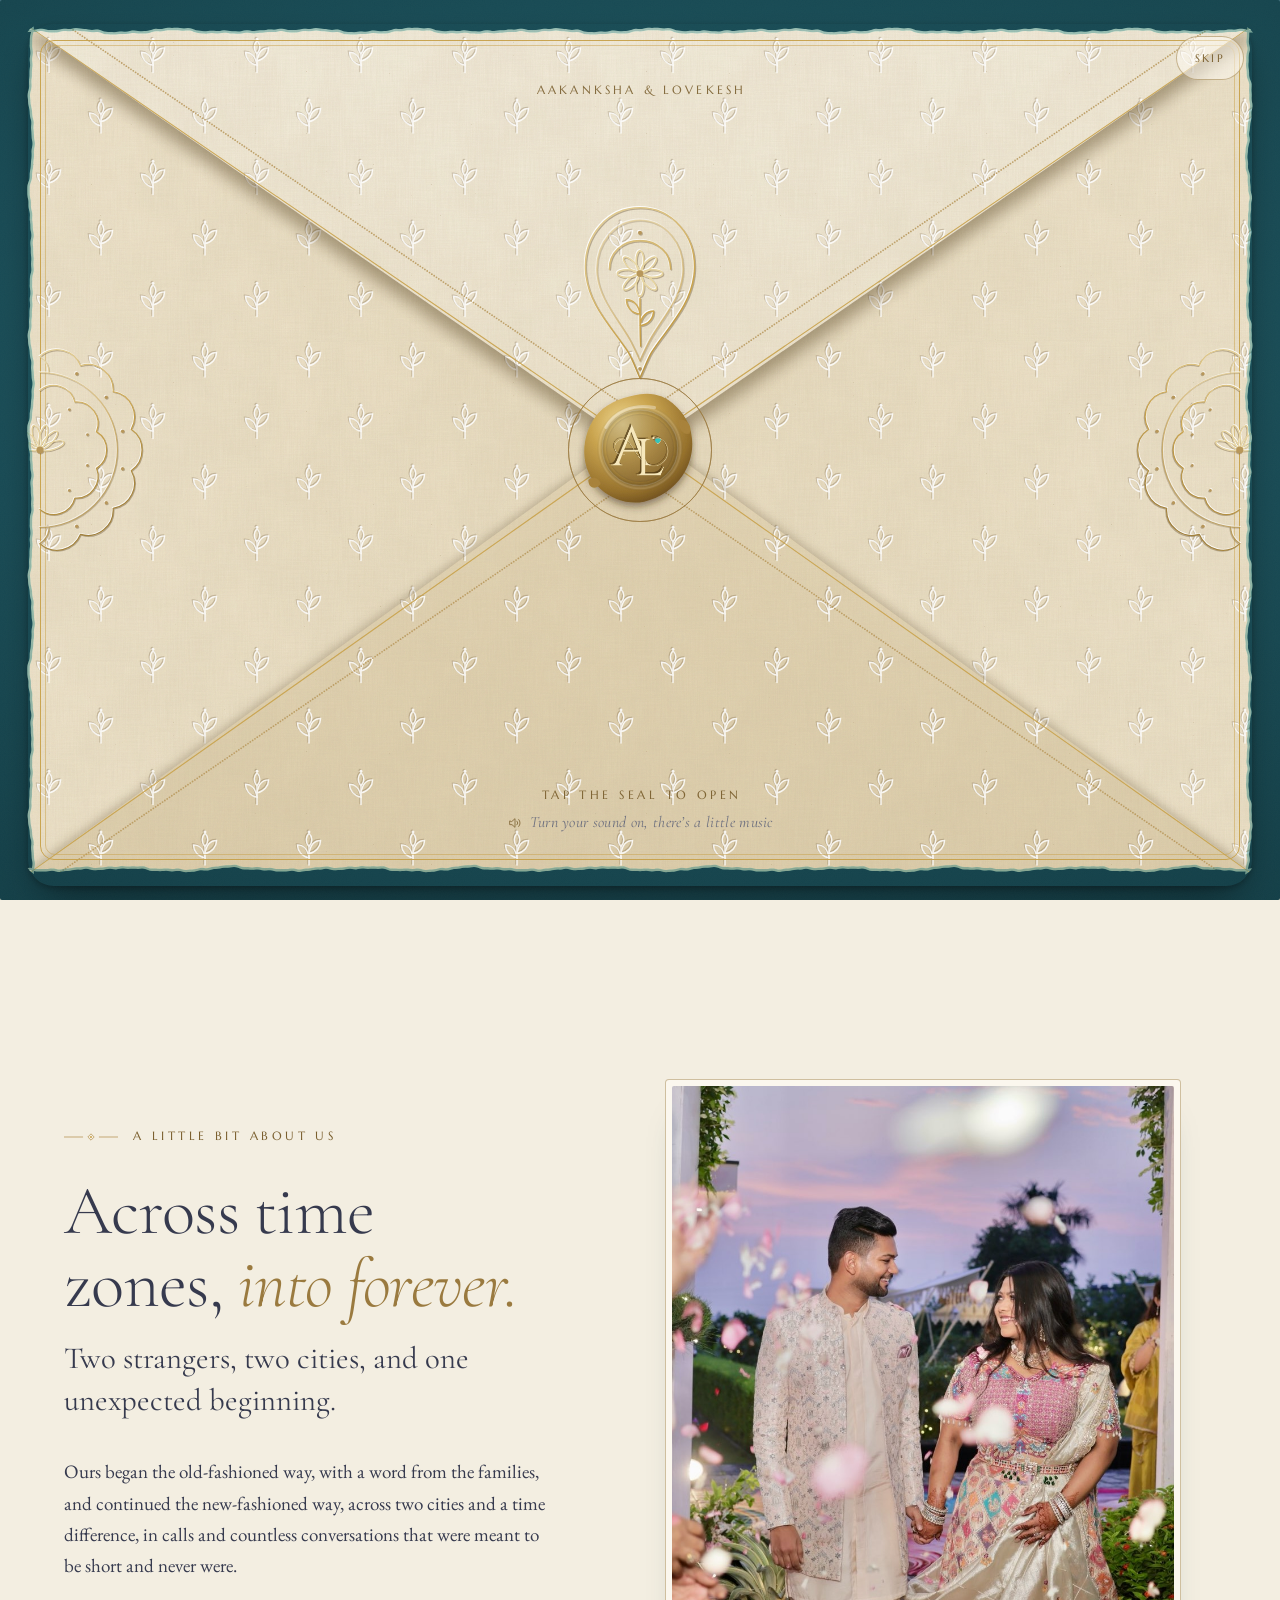
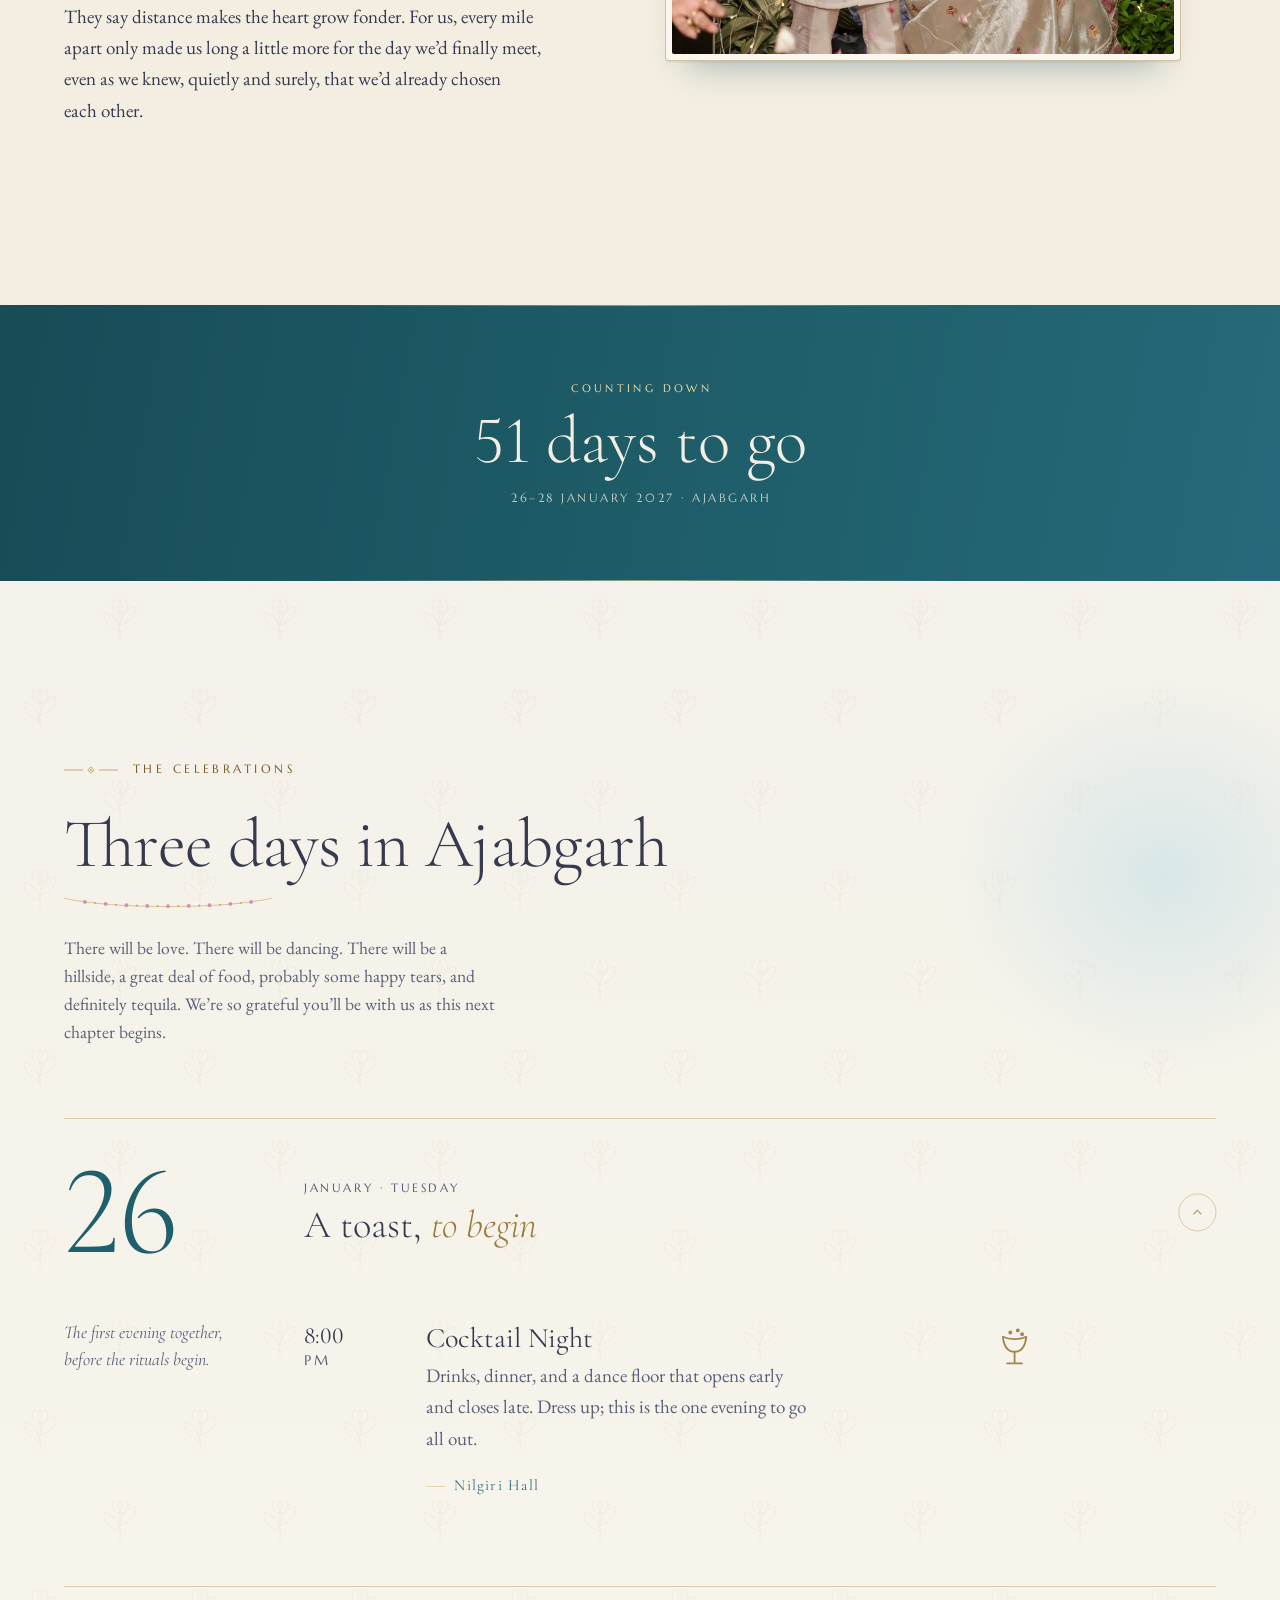
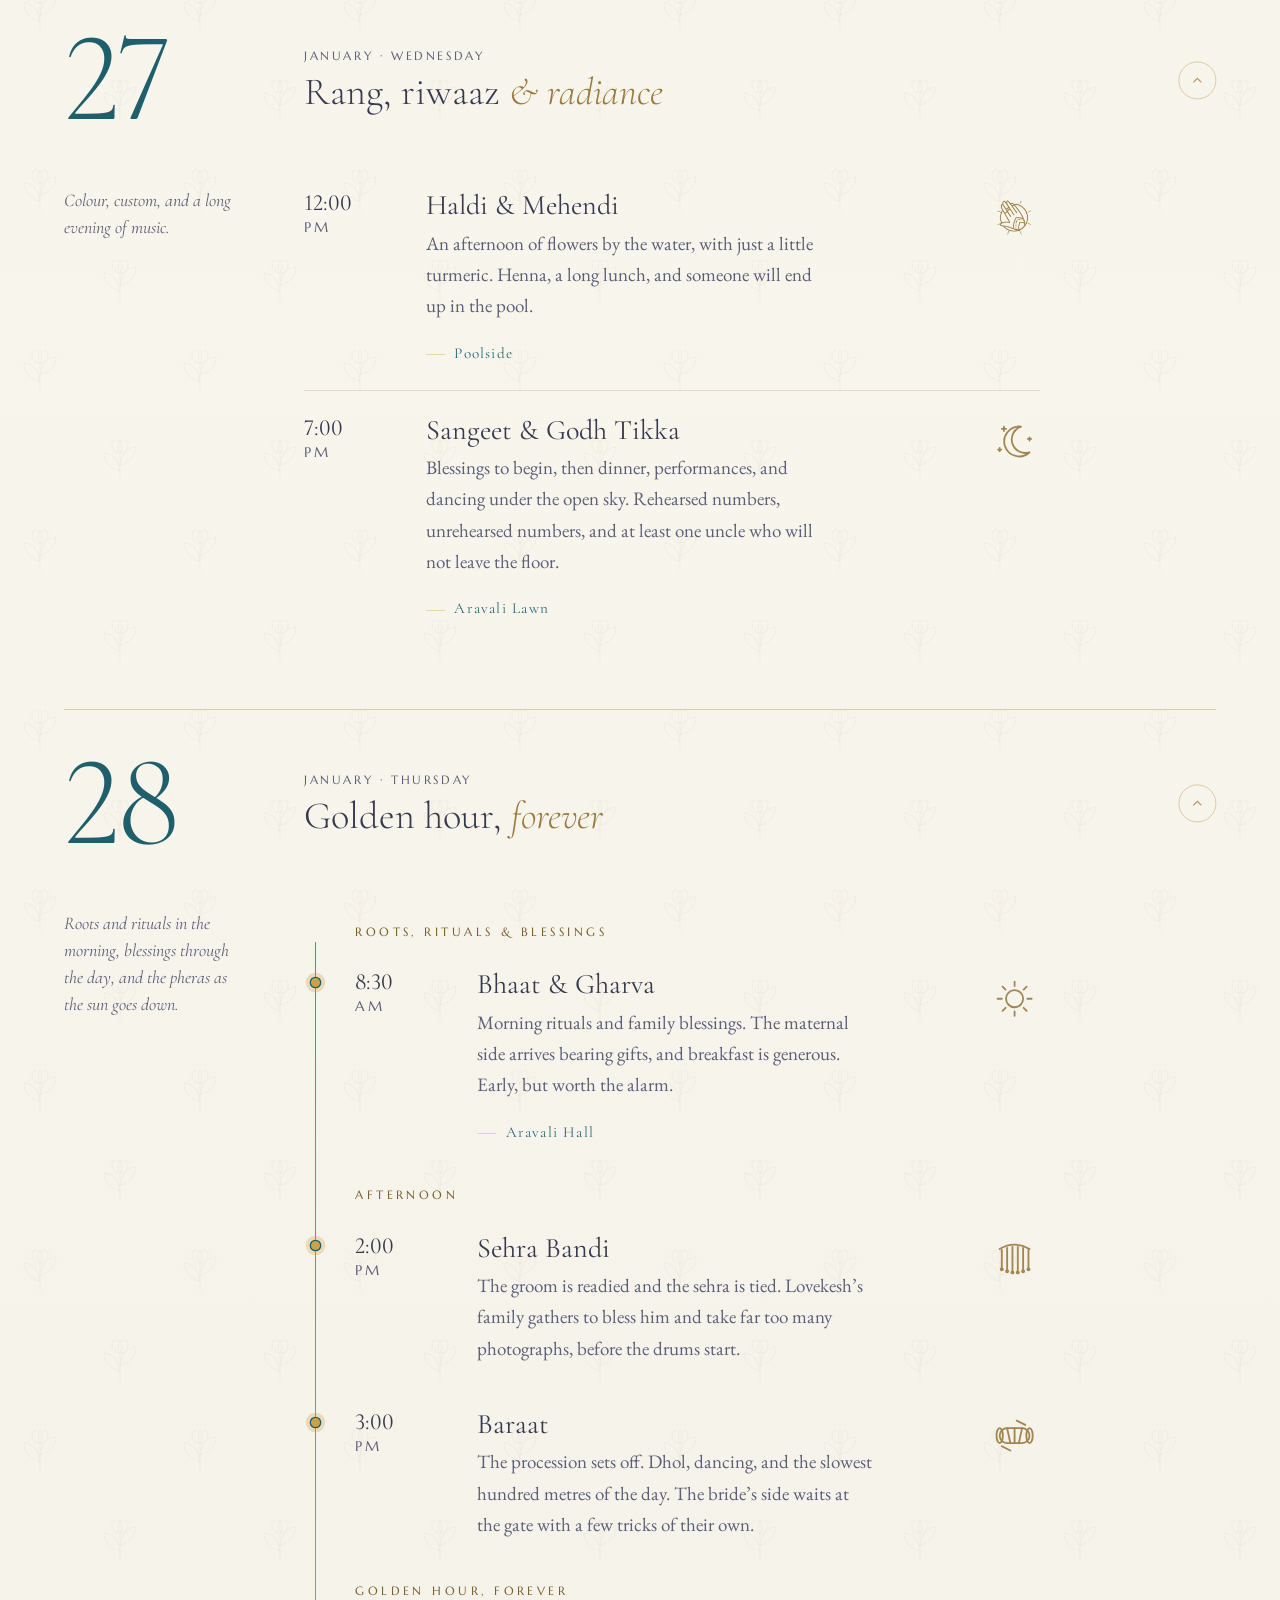
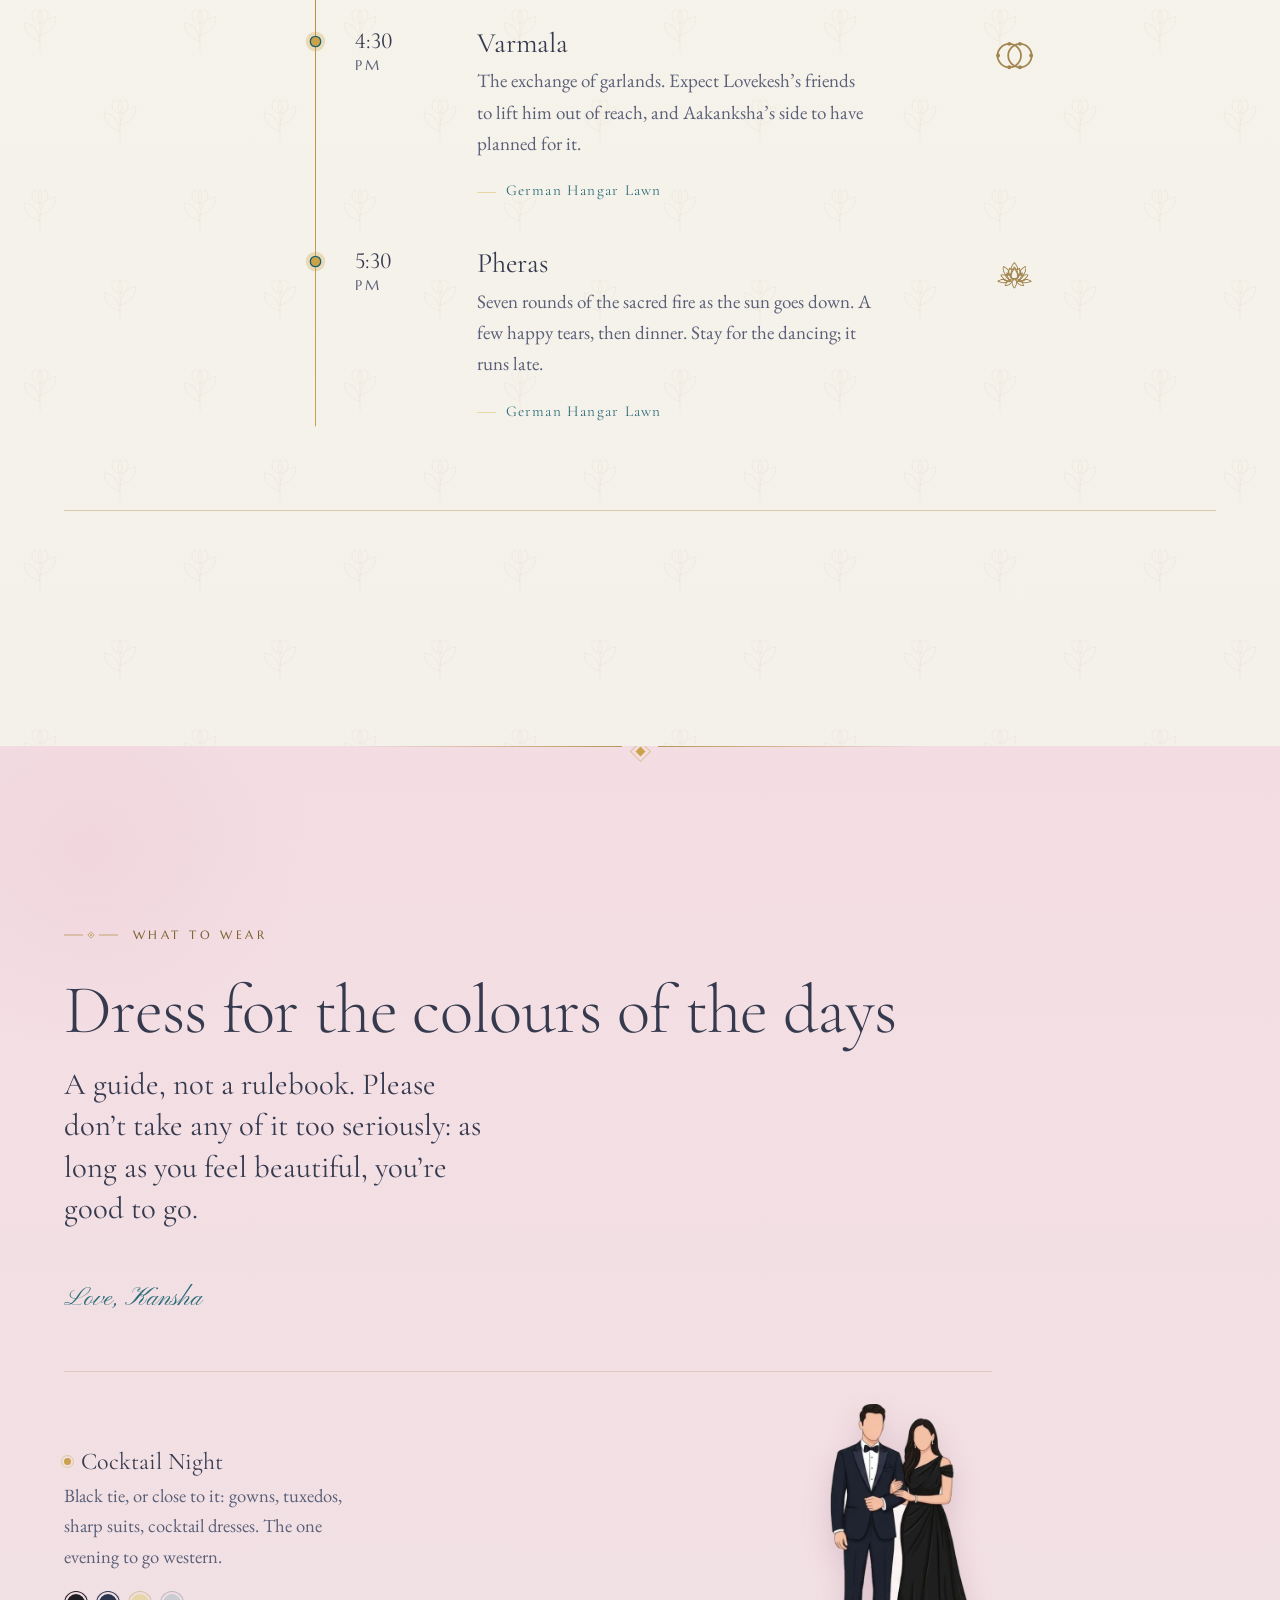
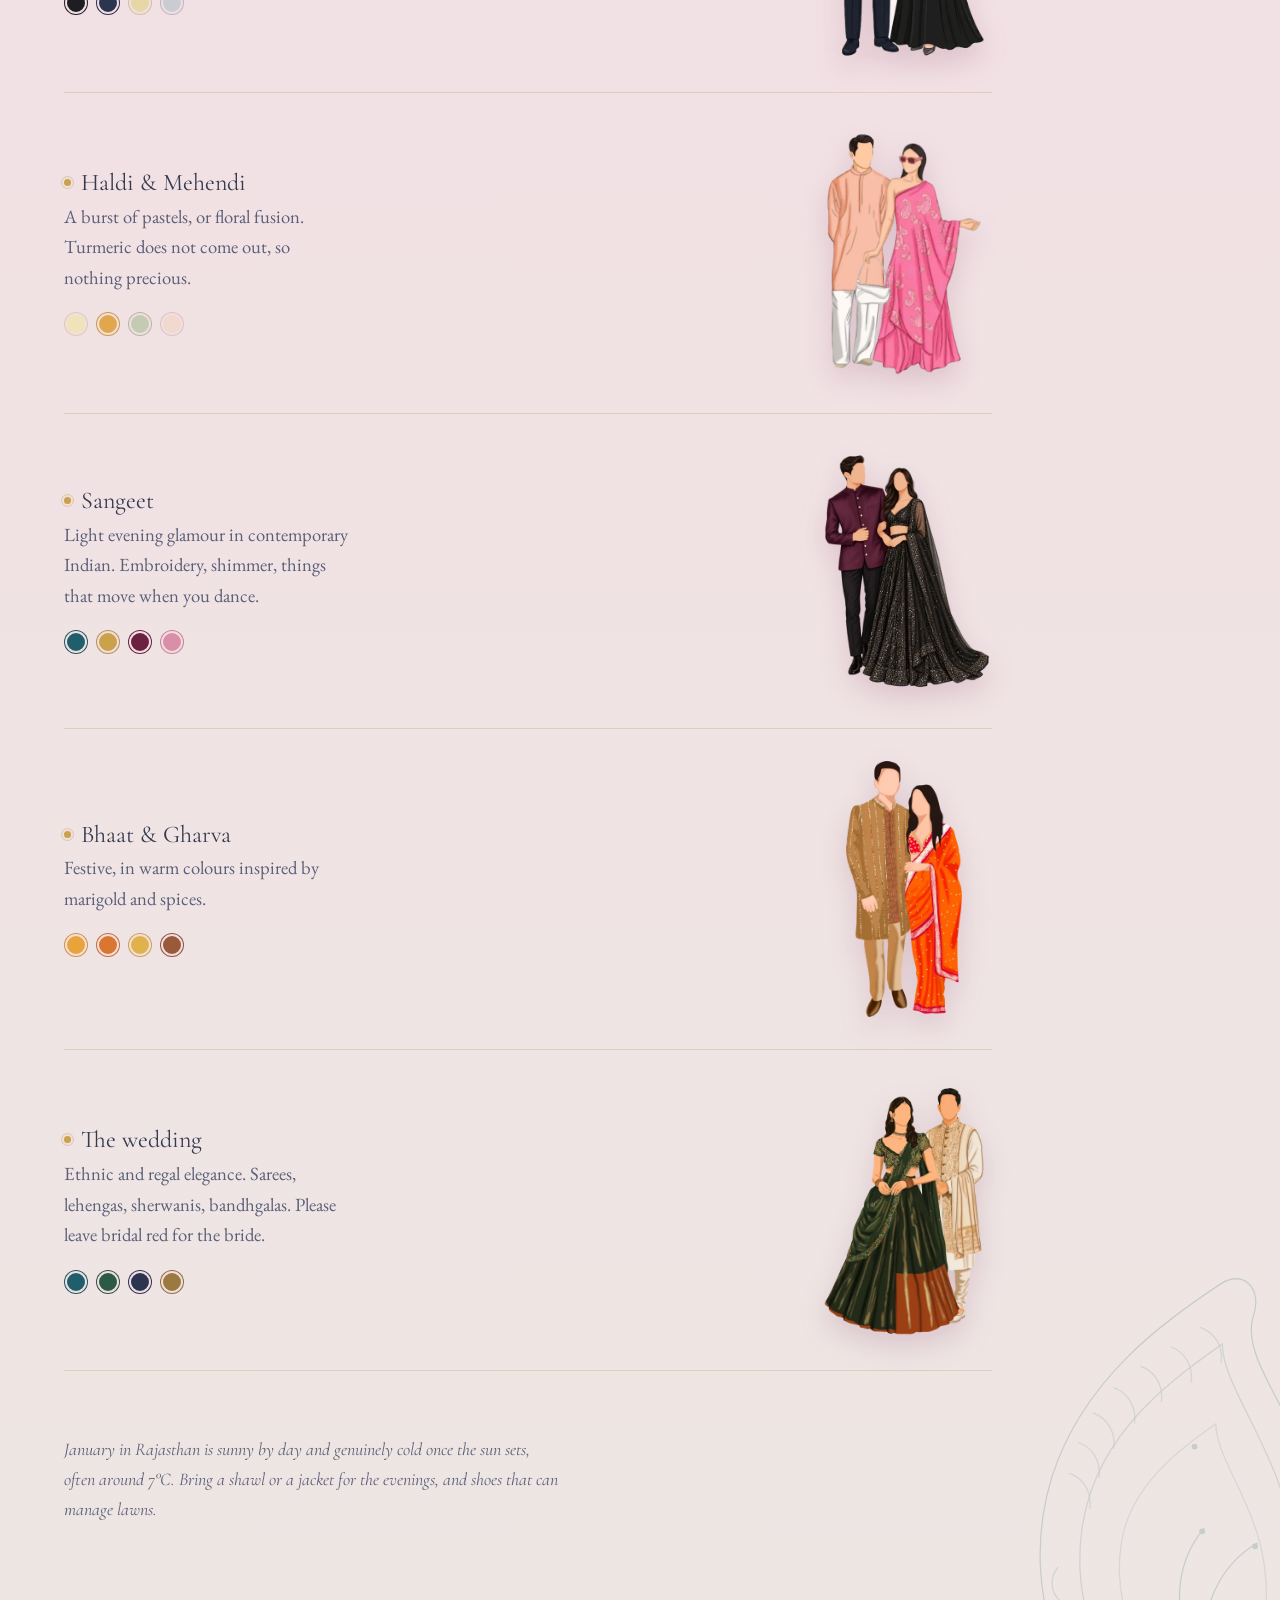
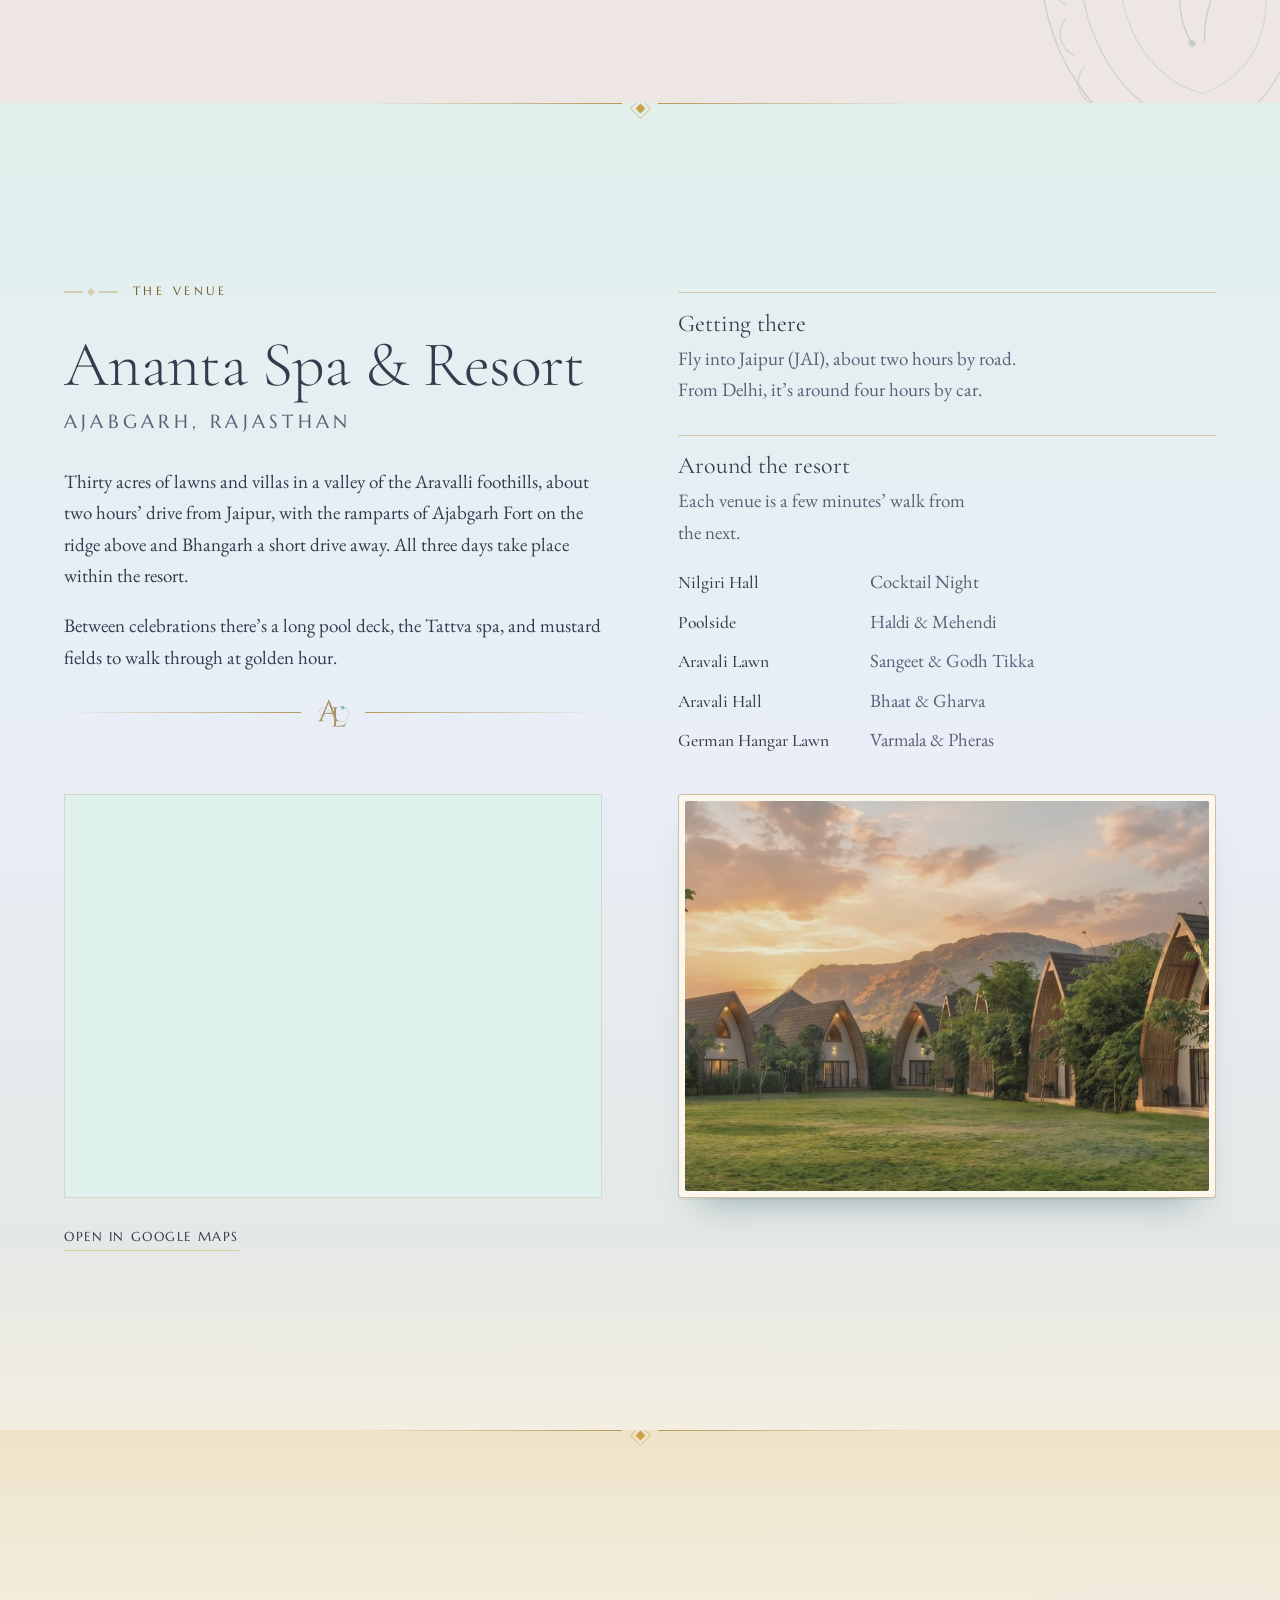
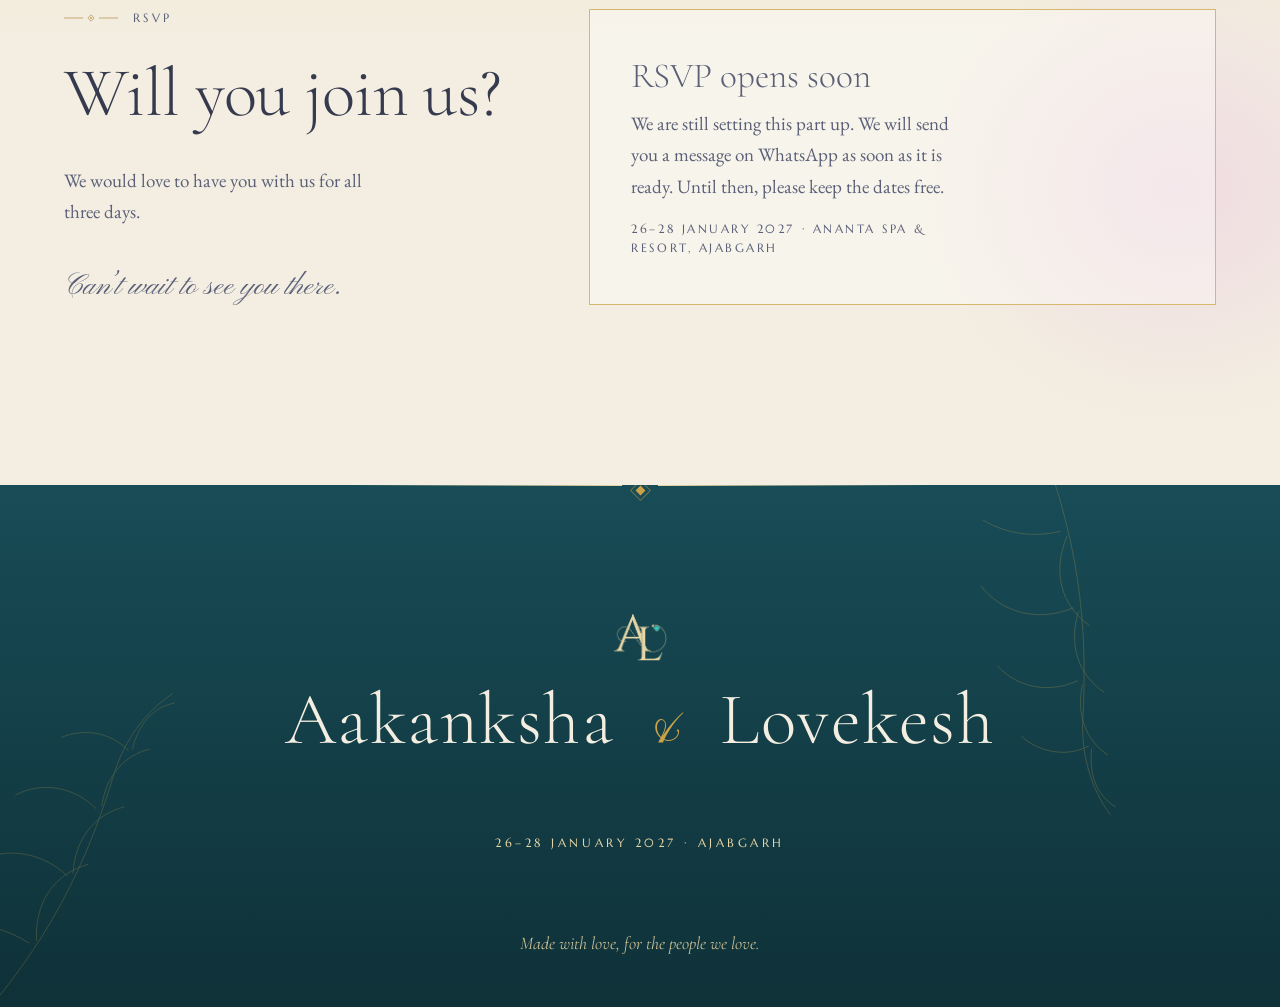
==== commit c46dce19: "Cocktail Night returns on 26 January at 8 pm; Rajasthani Lunch removed; dates read 26–28 throughout " ====
--- a/index.html
+++ b/index.html
@@ -3,18 +3,18 @@
 <head>
   <meta charset="utf-8">
   <meta name="viewport" content="width=device-width, initial-scale=1">
-  <title>Aakanksha &amp; Lovekesh — 27–28 January 2027</title>
-  <meta name="description" content="Aakanksha and Lovekesh are getting married. Join us at Ananta Spa & Resort, Ajabgarh, Rajasthan, on 27 and 28 January 2027.">
+  <title>Aakanksha &amp; Lovekesh — 26–28 January 2027</title>
+  <meta name="description" content="Aakanksha and Lovekesh are getting married. Join us at Ananta Spa & Resort, Ajabgarh, Rajasthan, from 26 to 28 January 2027.">
   <link rel="canonical" href="https://kansha.love/">
   <meta property="og:url" content="https://kansha.love/">
   <meta property="og:title" content="Aakanksha & Lovekesh">
-  <meta property="og:description" content="27–28 January 2027 · Ananta Spa & Resort, Ajabgarh">
+  <meta property="og:description" content="26–28 January 2027 · Ananta Spa & Resort, Ajabgarh">
   <meta property="og:type" content="website">
   <meta property="og:site_name" content="Aakanksha & Lovekesh">
-  <meta property="og:image" content="https://kansha.love/media/share.jpg?v=1">
+  <meta property="og:image" content="https://kansha.love/media/share.jpg?v=2">
   <meta property="og:image:width" content="1200">
   <meta property="og:image:height" content="630">
-  <meta property="og:image:alt" content="Aakanksha & Lovekesh, 27–28 January 2027, Ananta Spa & Resort, Ajabgarh">
+  <meta property="og:image:alt" content="Aakanksha & Lovekesh, 26–28 January 2027, Ananta Spa & Resort, Ajabgarh">
   <meta name="twitter:card" content="summary_large_image">
   <meta name="theme-color" content="#e9dfc6">
   <link rel="icon" type="image/png" href="media/favicon.png?v=4">
@@ -25,7 +25,7 @@
   <link href="https://fonts.googleapis.com/css2?family=Cormorant+Garamond:ital,wght@0,300;0,400;0,500;1,300;1,400&family=EB+Garamond:ital,wght@0,400;0,500;1,400&family=Marcellus&family=Pinyon+Script&display=swap" rel="stylesheet">
   <link rel="preload" as="image" href="media/monogram-mask.png?v=3" crossorigin="anonymous">
   <link rel="preload" as="image" href="media/monogram-heart.png?v=3" crossorigin="anonymous">
-  <link rel="stylesheet" href="css/styles.css?v=89">
+  <link rel="stylesheet" href="css/styles.css?v=90">
 </head>
 <body>
 
@@ -48,7 +48,7 @@
             <span class="env__crest mono-mark" aria-hidden="true"></span>
             <p class="env__names">We’re getting married</p>
             <span class="env__rule" aria-hidden="true"></span>
-            <p class="env__when">27–28 January 2027</p>
+            <p class="env__when">26–28 January 2027</p>
             <p class="env__where">Ajabgarh, Rajasthan</p>
           </div>
         </div>
@@ -124,7 +124,7 @@
     <!-- ============================================================ -->
     <!-- Hero                                                          -->
     <!-- ============================================================ -->
-    <section class="hero" aria-label="Aakanksha and Lovekesh, 27 and 28 January 2027, Ajabgarh">
+    <section class="hero" aria-label="Aakanksha and Lovekesh, 26 to 28 January 2027, Ajabgarh">
       <div class="hero__art" aria-hidden="true">
         <svg viewBox="0 0 1600 1000" preserveAspectRatio="xMidYMax slice" xmlns="http://www.w3.org/2000/svg">
           <defs>
@@ -325,7 +325,7 @@
           <span>Lovekesh</span>
         </h1>
         <div class="hero__rule" aria-hidden="true"></div>
-        <p class="hero__when">27–28 January 2027</p>
+        <p class="hero__when">26–28 January 2027</p>
         <p class="hero__where">Ananta <span class="nowrap">Spa &amp; Resort</span><small>Ajabgarh, Rajasthan</small></p>
       </div>
 
@@ -364,7 +364,7 @@
       <div class="wrap glance__inner reveal">
         <p class="glance__label">Counting down</p>
         <p class="glance__count" id="countdown">January 2027</p>
-        <p class="glance__when">27–28 January 2027 · Ajabgarh</p>
+        <p class="glance__when">26–28 January 2027 · Ajabgarh</p>
       </div>
     </section>
 
@@ -376,13 +376,41 @@
       <div class="wrap">
         <div class="section__head reveal">
           <p class="caps caps--orn">The celebrations</p>
-          <h2 class="section__title">Two days in Ajabgarh</h2>
+          <h2 class="section__title">Three days in Ajabgarh</h2>
           <svg class="beads" viewBox="0 0 260 18" aria-hidden="true" fill="none" stroke="#b8975a" stroke-width=".9">
             <path d="M0 4 C60 18 200 18 260 4" opacity=".7"/>
             <g fill="#d98fa8" stroke="none"><circle cx="26" cy="8.6" r="2.4"/><circle cx="52" cy="11.2" r="2.4"/><circle cx="78" cy="12.8" r="2.4"/><circle cx="104" cy="13.7" r="2.4"/><circle cx="130" cy="14" r="2.4"/><circle cx="156" cy="13.7" r="2.4"/><circle cx="182" cy="12.8" r="2.4"/><circle cx="208" cy="11.2" r="2.4"/><circle cx="234" cy="8.6" r="2.4"/></g>
             <g fill="#c9a24a" stroke="none" opacity=".9"><circle cx="39" cy="10" r="1.3"/><circle cx="65" cy="12.1" r="1.3"/><circle cx="91" cy="13.3" r="1.3"/><circle cx="117" cy="13.9" r="1.3"/><circle cx="143" cy="13.9" r="1.3"/><circle cx="169" cy="13.3" r="1.3"/><circle cx="195" cy="12.1" r="1.3"/><circle cx="221" cy="10" r="1.3"/></g>
           </svg>
           <p class="days__intro">There will be love. There will be dancing. There will be a hillside, a great deal of food, probably some happy tears, and definitely tequila. We’re so grateful you’ll be with us as this next chapter begins.</p>
+        </div>
+
+        <!-- 26 January -->
+        <div class="day is-open reveal" id="day-26" style="--d:.05s">
+          <h3 class="day__heading"><button class="day__summary" type="button" aria-expanded="true" aria-controls="day-26-body">
+            <span class="day__num">26</span>
+            <span class="day__meta">
+              <span class="day__month">January · Tuesday</span>
+              <span class="day__name">A toast, <em>to begin</em></span>
+            </span>
+            <span class="day__chev" aria-hidden="true"><svg viewBox="0 0 12 12"><path d="M2 4l4 4 4-4"/></svg></span>
+          </button></h3>
+          <div class="day__body"><div>
+            <div class="day__content" id="day-26-body">
+              <p class="day__aside">The first evening together, before the rituals begin.</p>
+              <div class="events">
+                <article class="event">
+                  <p class="event__time">8:00<small>pm</small></p>
+                  <div>
+                    <h4 class="event__title">Cocktail Night</h4>
+                    <p class="event__desc">Drinks, dinner, and a dance floor that opens early and closes late. Dress up; this is the one evening to go all out.</p>
+                    <p class="event__venue">Nilgiri Hall</p>
+                  </div>
+                  <span class="event__motif" aria-hidden="true"><svg viewBox="0 0 48 48"><path d="M13 12 c3 1.5 7 2.2 11 2.2 s8 -.7 11 -2.2 c-1 9 -5 14 -11 14 s-10 -5 -11 -14z"/><path d="M24 26 v10 M17 37 h14"/><circle cx="20" cy="8" r="1"/><circle cx="27" cy="6" r="1"/><circle cx="31" cy="9.5" r="1"/></svg></span>
+                </article>
+              </div>
+            </div>
+          </div></div>
         </div>
 
         <!-- 27 January -->
@@ -449,15 +477,6 @@
                     </div>
                     <span class="event__motif" aria-hidden="true"><svg viewBox="0 0 48 48"><circle cx="24" cy="26" r="8"/><path d="M24 10 v4 M24 38 v4 M8 26 h4 M36 26 h4 M12.7 14.7 l2.8 2.8 M32.5 34.5 l2.8 2.8 M12.7 37.3 l2.8-2.8 M32.5 17.5 l2.8-2.8"/></svg></span>
                   </article>
-                  <article class="event">
-                    <p class="event__time">11:30<small>am</small></p>
-                    <div>
-                      <h4 class="event__title">Rajasthani Lunch</h4>
-                      <p class="event__desc">A long, lazy lunch by the pool. Dal baati churma and the rest of Rajasthan on a thali. Loosen the drawstring; there is a lot of day left.</p>
-                      <p class="event__venue">Poolside</p>
-                    </div>
-                    <span class="event__motif event__motif--img event__motif--lunch" aria-hidden="true"></span>
-                  </article>
 
                   <p class="timeline__group">Afternoon</p>
                   <article class="event">
@@ -533,6 +552,16 @@
         </div>
         <div class="wear__rows">
           <article class="wear__row reveal">
+            <div class="wear__item">
+              <h3>Cocktail Night</h3>
+              <p>Black tie, or close to it: gowns, tuxedos, sharp suits, cocktail dresses. The one evening to go western.</p>
+              <div class="swatches" role="img" aria-label="Suggested colours: black, midnight blue, champagne, silver">
+                <span style="background:#1d1d22"></span><span style="background:#2b3550"></span><span style="background:#e8d7a6"></span><span style="background:#c9ccd1"></span>
+              </div>
+            </div>
+            <figure class="wear__plate"><img src="media/images/wear-cocktail.webp" srcset="media/images/wear-cocktail-600.webp 376w, media/images/wear-cocktail.webp 753w" sizes="(max-width: 760px) 30vw, 11rem" width="753" height="1200" alt="A midnight tuxedo and a black evening gown" loading="lazy" decoding="async"></figure>
+          </article>
+          <article class="wear__row reveal">
   <div class="wear__item">
               <h3>Haldi &amp; Mehendi</h3>
               <p>A burst of pastels, or floral fusion. Turmeric does not come out, so nothing precious.</p>
@@ -589,7 +618,7 @@
             <h2 class="venue__name">Ananta <span class="nowrap">Spa &amp; Resort</span><small>Ajabgarh, Rajasthan</small></h2>
           </div>
           <div class="prose">
-            <p>Thirty acres of lawns and villas in a valley of the Aravalli foothills, about two hours’ drive from Jaipur, with the ramparts of Ajabgarh Fort on the ridge above and Bhangarh a short drive away. Both days take place within the resort.</p>
+            <p>Thirty acres of lawns and villas in a valley of the Aravalli foothills, about two hours’ drive from Jaipur, with the ramparts of Ajabgarh Fort on the ridge above and Bhangarh a short drive away. All three days take place within the resort.</p>
             <p>Between celebrations there’s a long pool deck, the Tattva spa, and mustard fields to walk through at golden hour.</p>
           </div>
           <div class="orn-rule reveal" aria-hidden="true"><span class="mono-mark"></span></div>
@@ -613,7 +642,8 @@
             <h3>Around the resort</h3>
             <p>Each venue is a few minutes’ walk from the next.</p>
             <ul class="spots">
-              <li><b>Poolside</b><span>Haldi &amp; Mehendi&nbsp;· Rajasthani Lunch</span></li>
+              <li><b>Nilgiri Hall</b><span>Cocktail Night</span></li>
+              <li><b>Poolside</b><span>Haldi &amp; Mehendi</span></li>
               <li><b>Aravali Lawn</b><span>Sangeet &amp; Godh Tikka</span></li>
               <li><b>Aravali Hall</b><span>Bhaat &amp; Gharva</span></li>
               <li><b>German Hangar Lawn</b><span>Varmala &amp; Pheras</span></li>
@@ -643,7 +673,7 @@
             <h2 class="section__title">Will you join us?</h2>
           </div>
           <p class="rsvp__lead--open">A name and a number are all we need. The rest, we’ll take care of.</p>
-          <p class="rsvp__lead--soon">We would love to have you with us for both days.</p>
+          <p class="rsvp__lead--soon">We would love to have you with us for all three days.</p>
           <p class="script">Can’t wait to see you there.</p>
         </div>
 
@@ -651,7 +681,7 @@
           <div class="rsvp__soon reveal" id="rsvpSoon">
             <p class="rsvp__soon-title">RSVP opens soon</p>
             <p>We are still setting this part up. We will send you a message on WhatsApp as soon as it is ready. Until then, please keep the dates free.</p>
-            <p class="rsvp__soon-when">27–28 January 2027 · Ananta Spa &amp; Resort, Ajabgarh</p>
+            <p class="rsvp__soon-when">26–28 January 2027 · Ananta Spa &amp; Resort, Ajabgarh</p>
           </div>
           <form class="form" id="rsvpForm" novalidate>
             <div class="form__row">
@@ -721,11 +751,11 @@
     </div>
     <span class="mono-mark foot__mono" aria-hidden="true"></span>
     <p class="foot__names">Aakanksha <span class="nowrap"><span class="amp">&amp;</span> Lovekesh</span></p>
-    <p class="foot__when">27–28 January 2027<span class="nowrap"> · Ajabgarh</span></p>
+    <p class="foot__when">26–28 January 2027<span class="nowrap"> · Ajabgarh</span></p>
     <p class="foot__love">Made with love, for the people we love.</p>
   </footer>
 
   <script src="js/config.js?v=9"></script>
-  <script src="js/main.js?v=24"></script>
+  <script src="js/main.js?v=25"></script>
 </body>
 </html>
--- a/css/styles.css
+++ b/css/styles.css
@@ -965,7 +965,6 @@
 .event__motif svg { width: 100%; height: 100%; stroke: currentColor; fill: none; stroke-width: 1.7; stroke-linecap: round; stroke-linejoin: round; }
 .event__motif--img { background: currentColor; -webkit-mask: var(--icon) center / contain no-repeat; mask: var(--icon) center / contain no-repeat; }
 .event__motif--mehendi { --icon: url("../media/icons/mehendi.png?v=4"); }
-.event__motif--lunch { --icon: url("../media/icons/lunch.png?v=4"); }
 .event__motif--lotus { --icon: url("../media/icons/lotus.png?v=4"); }
 
 @media (max-width: 560px) {
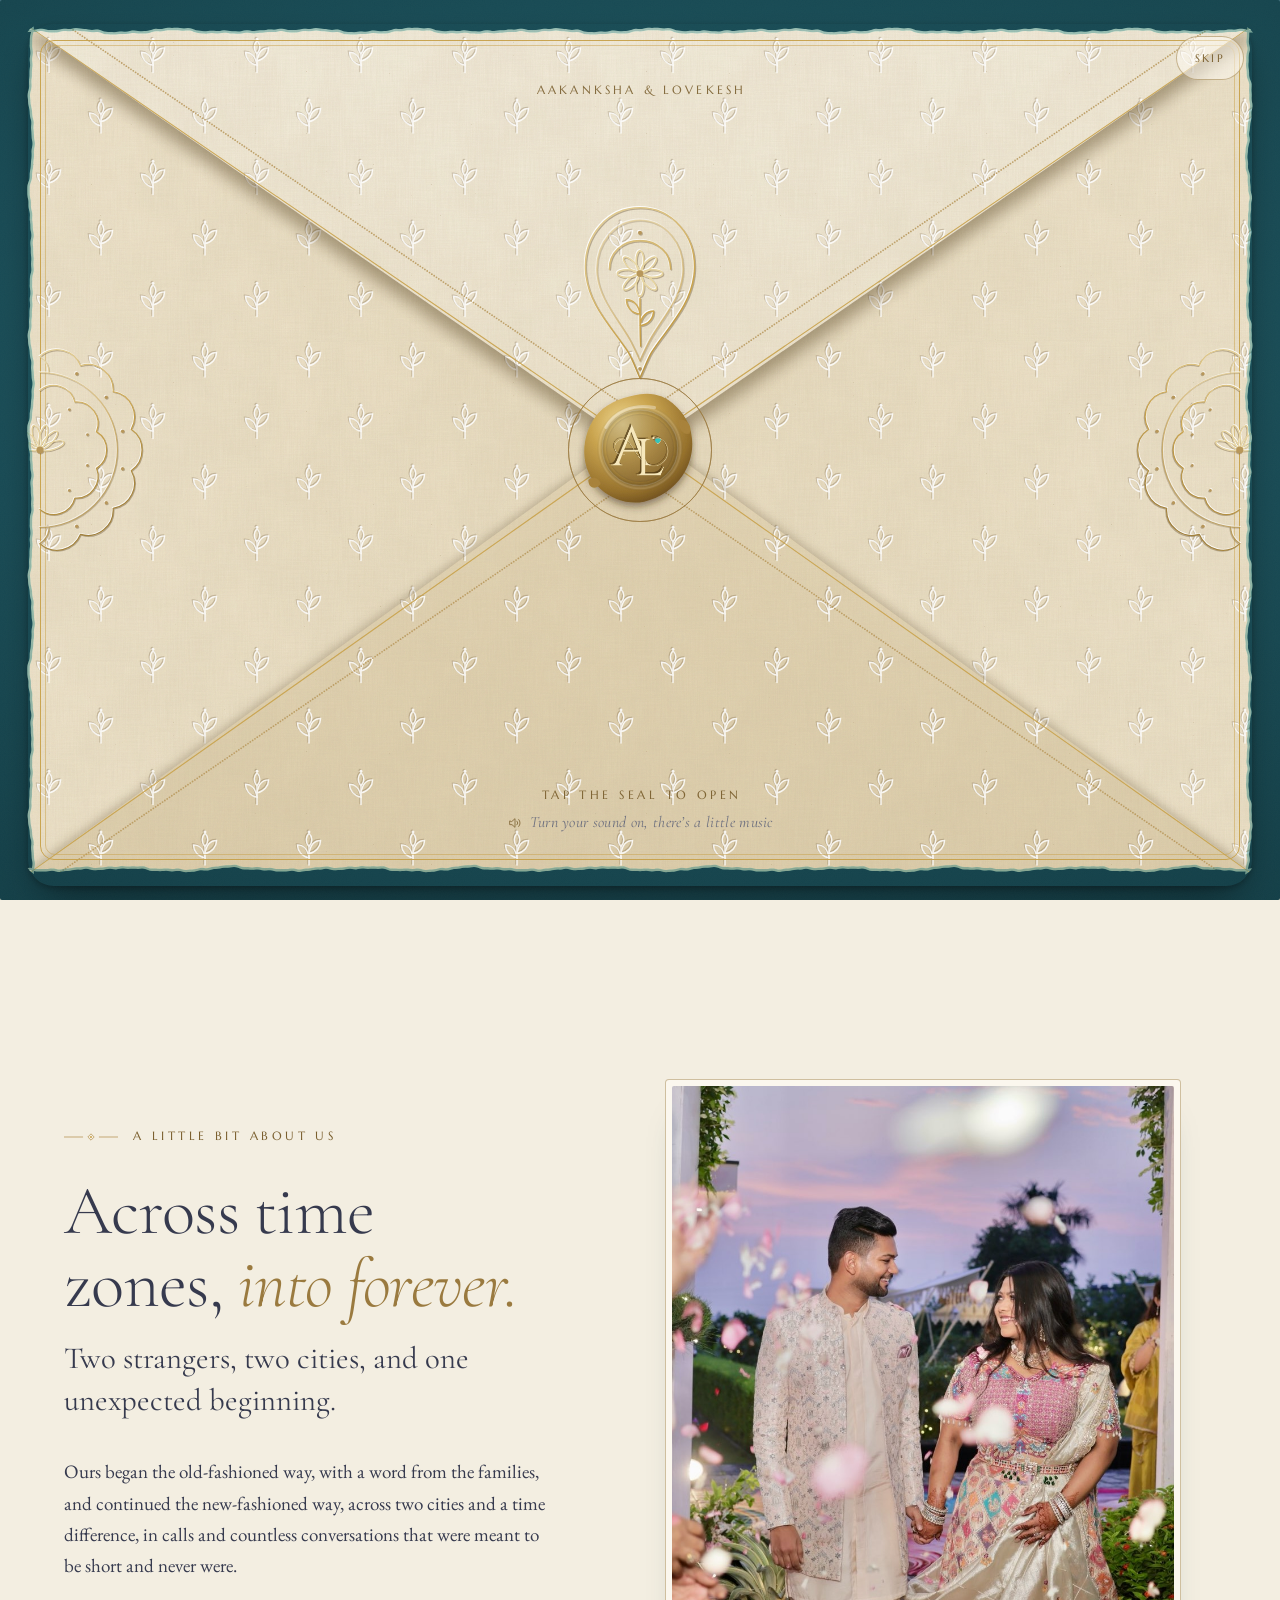
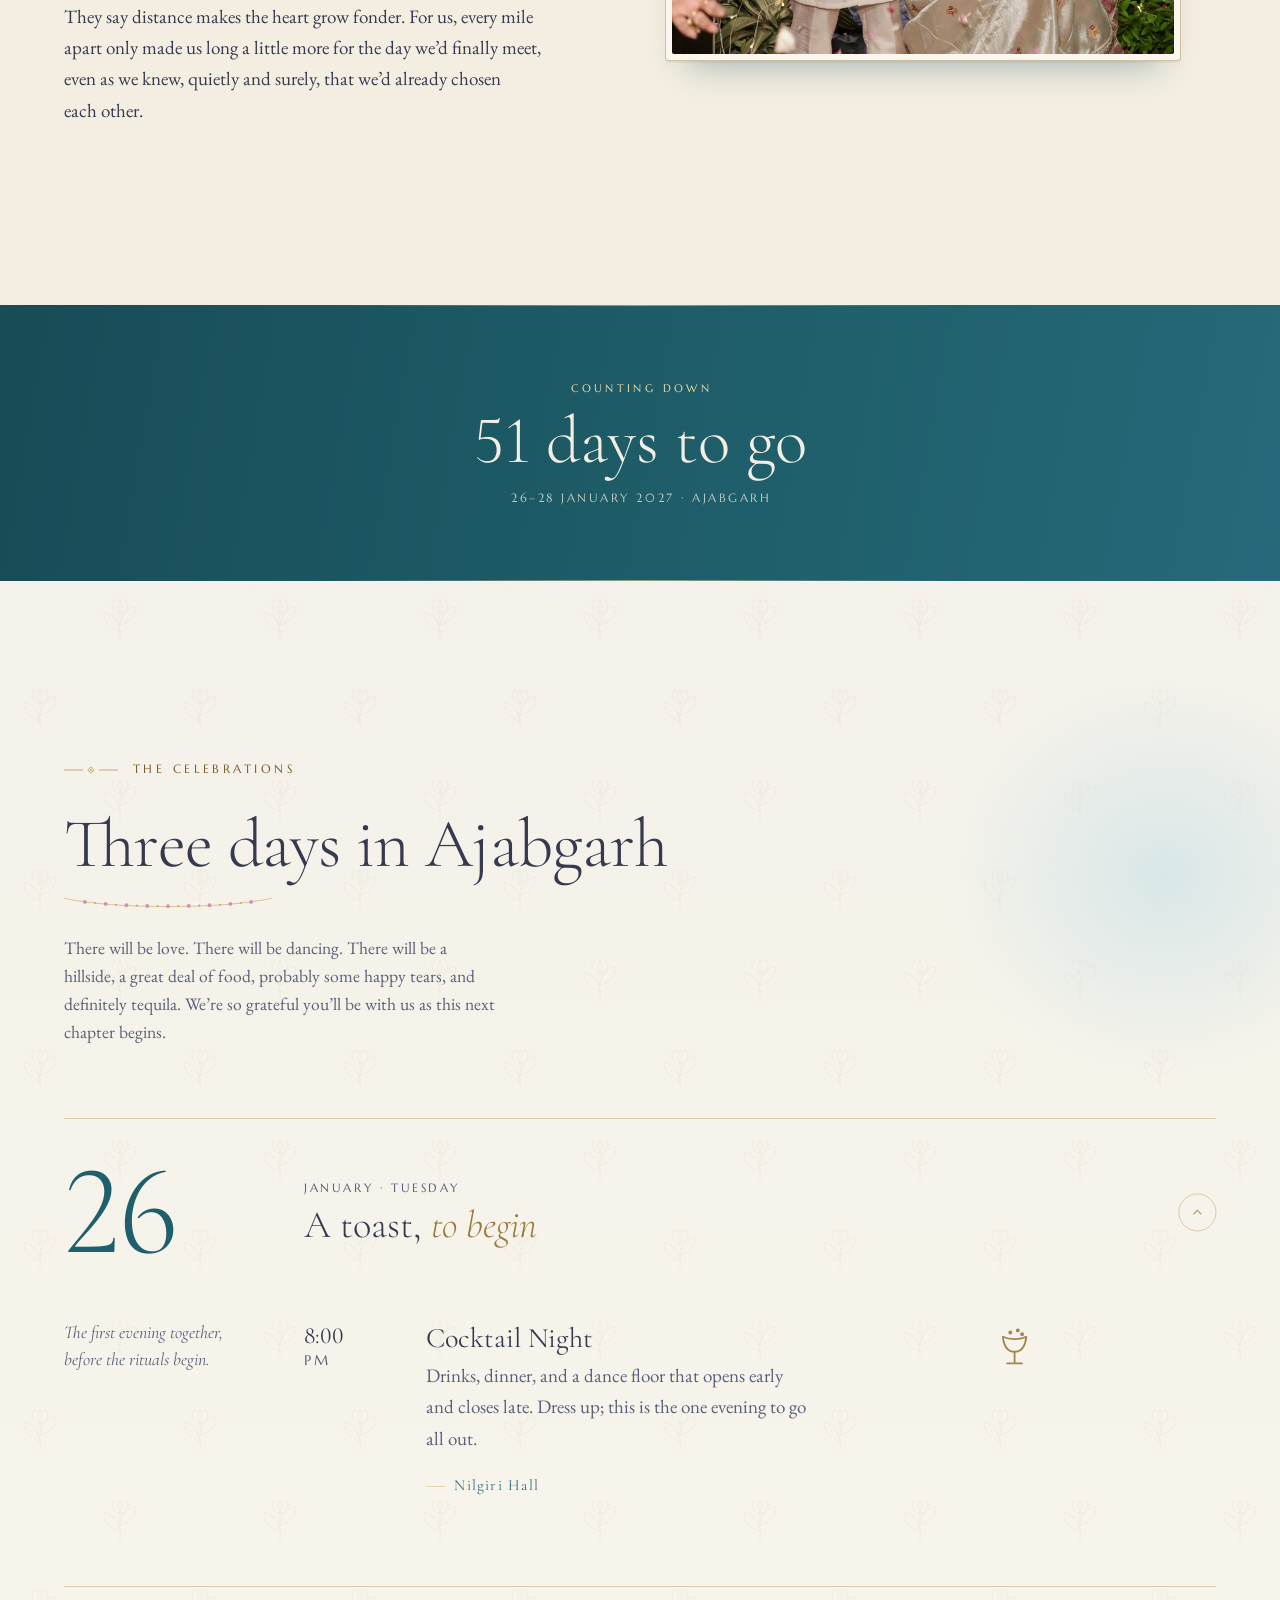
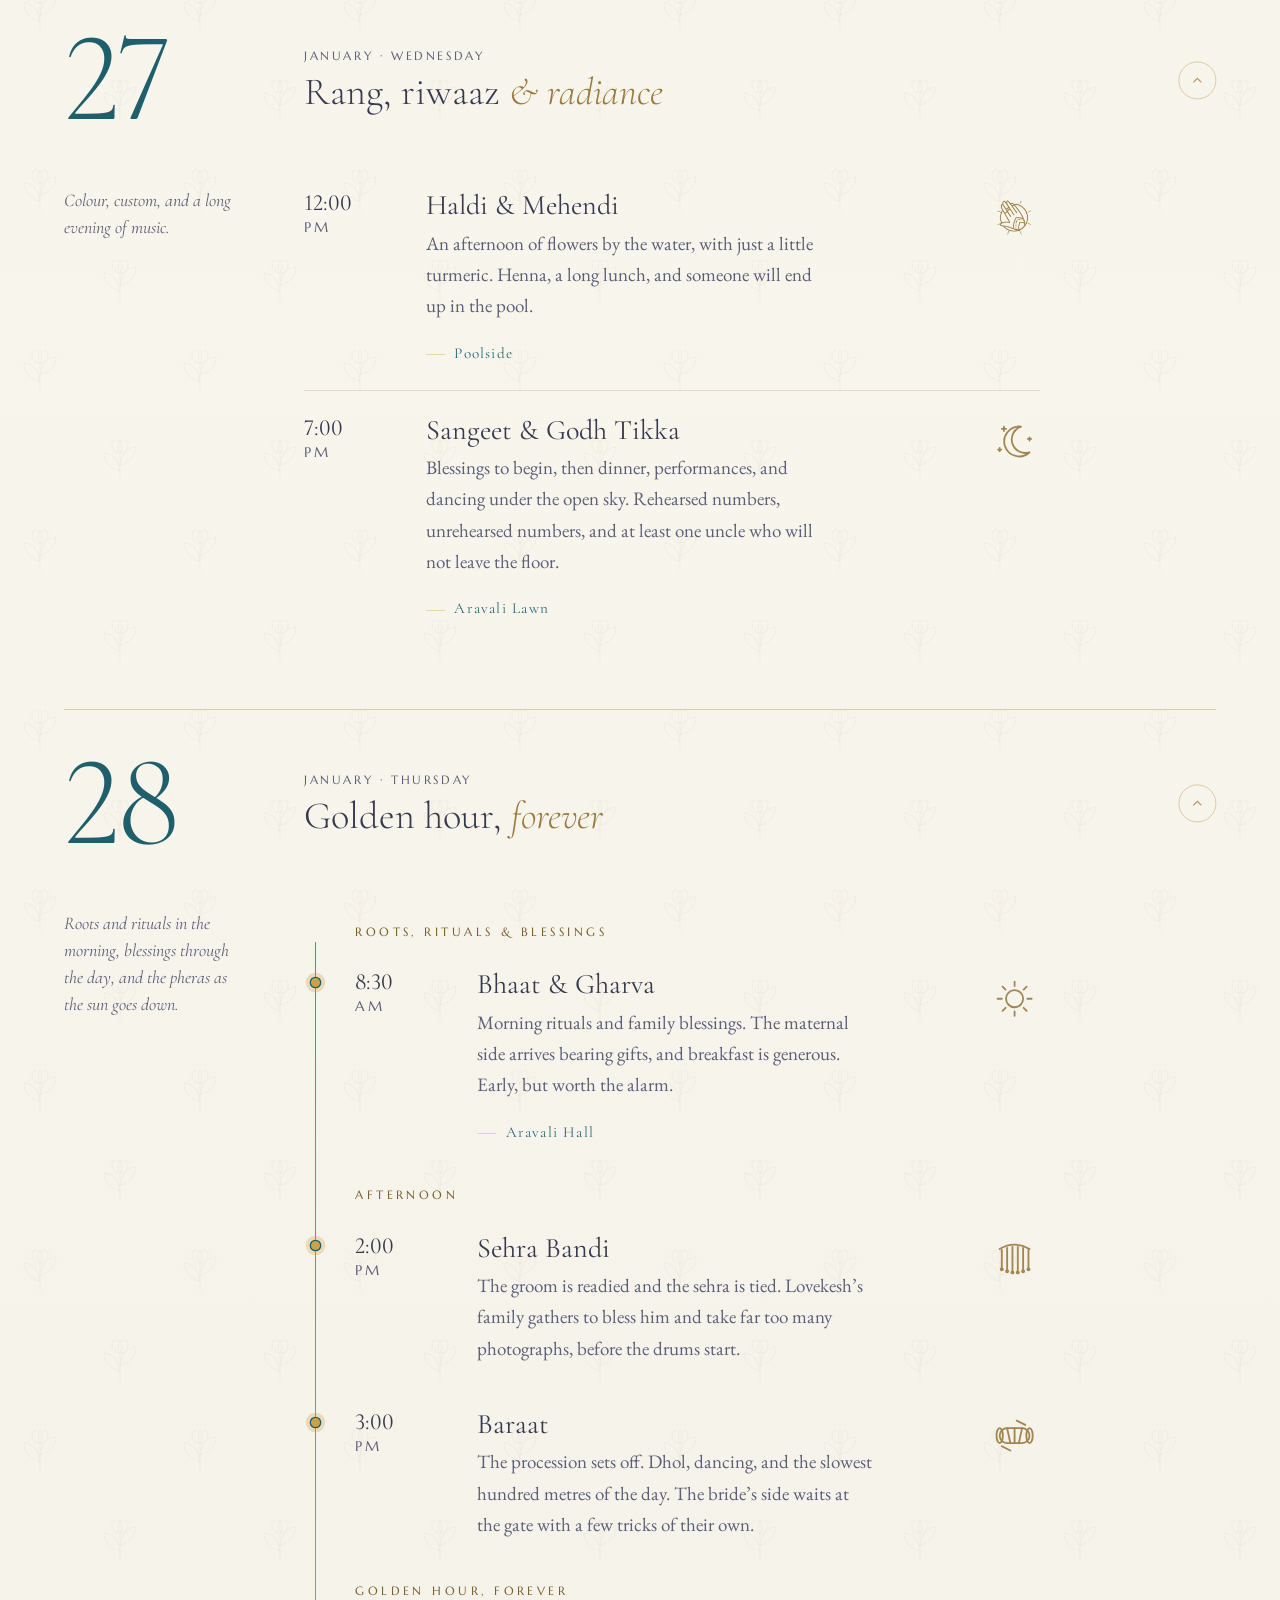
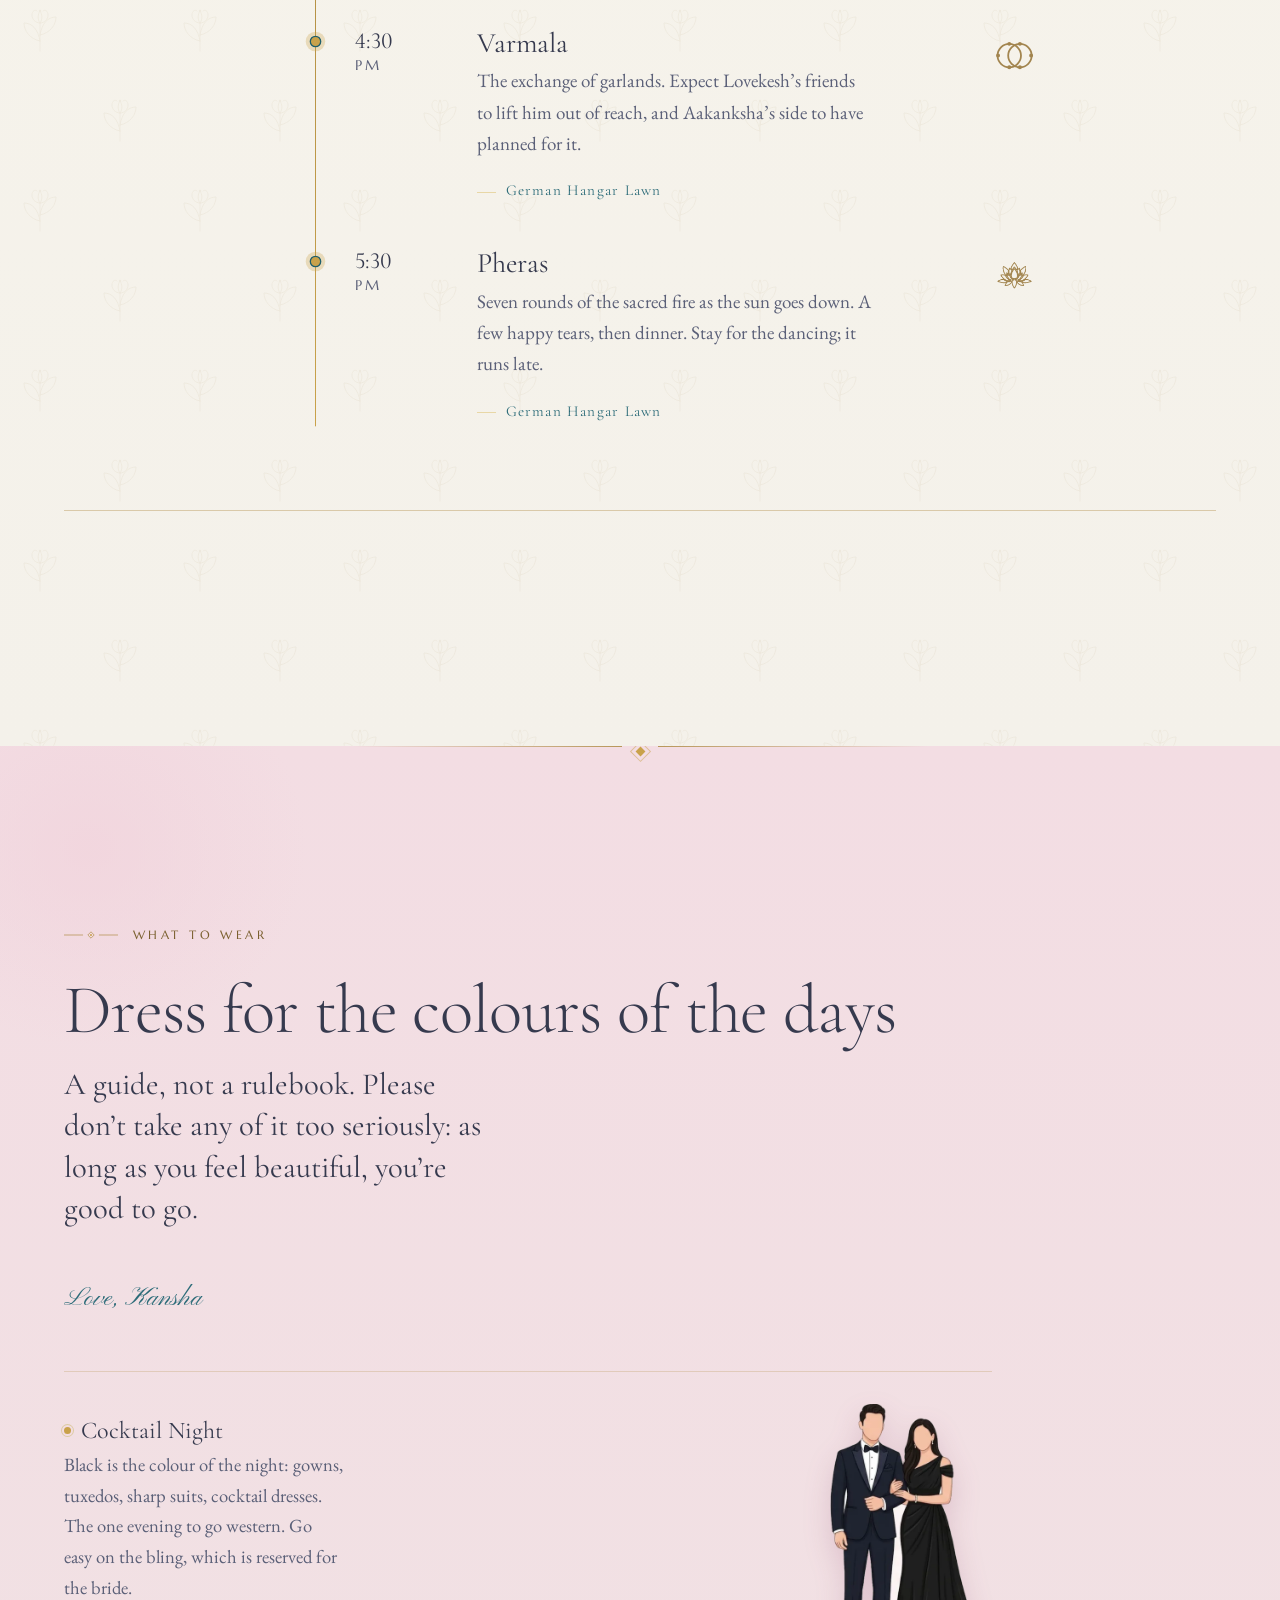
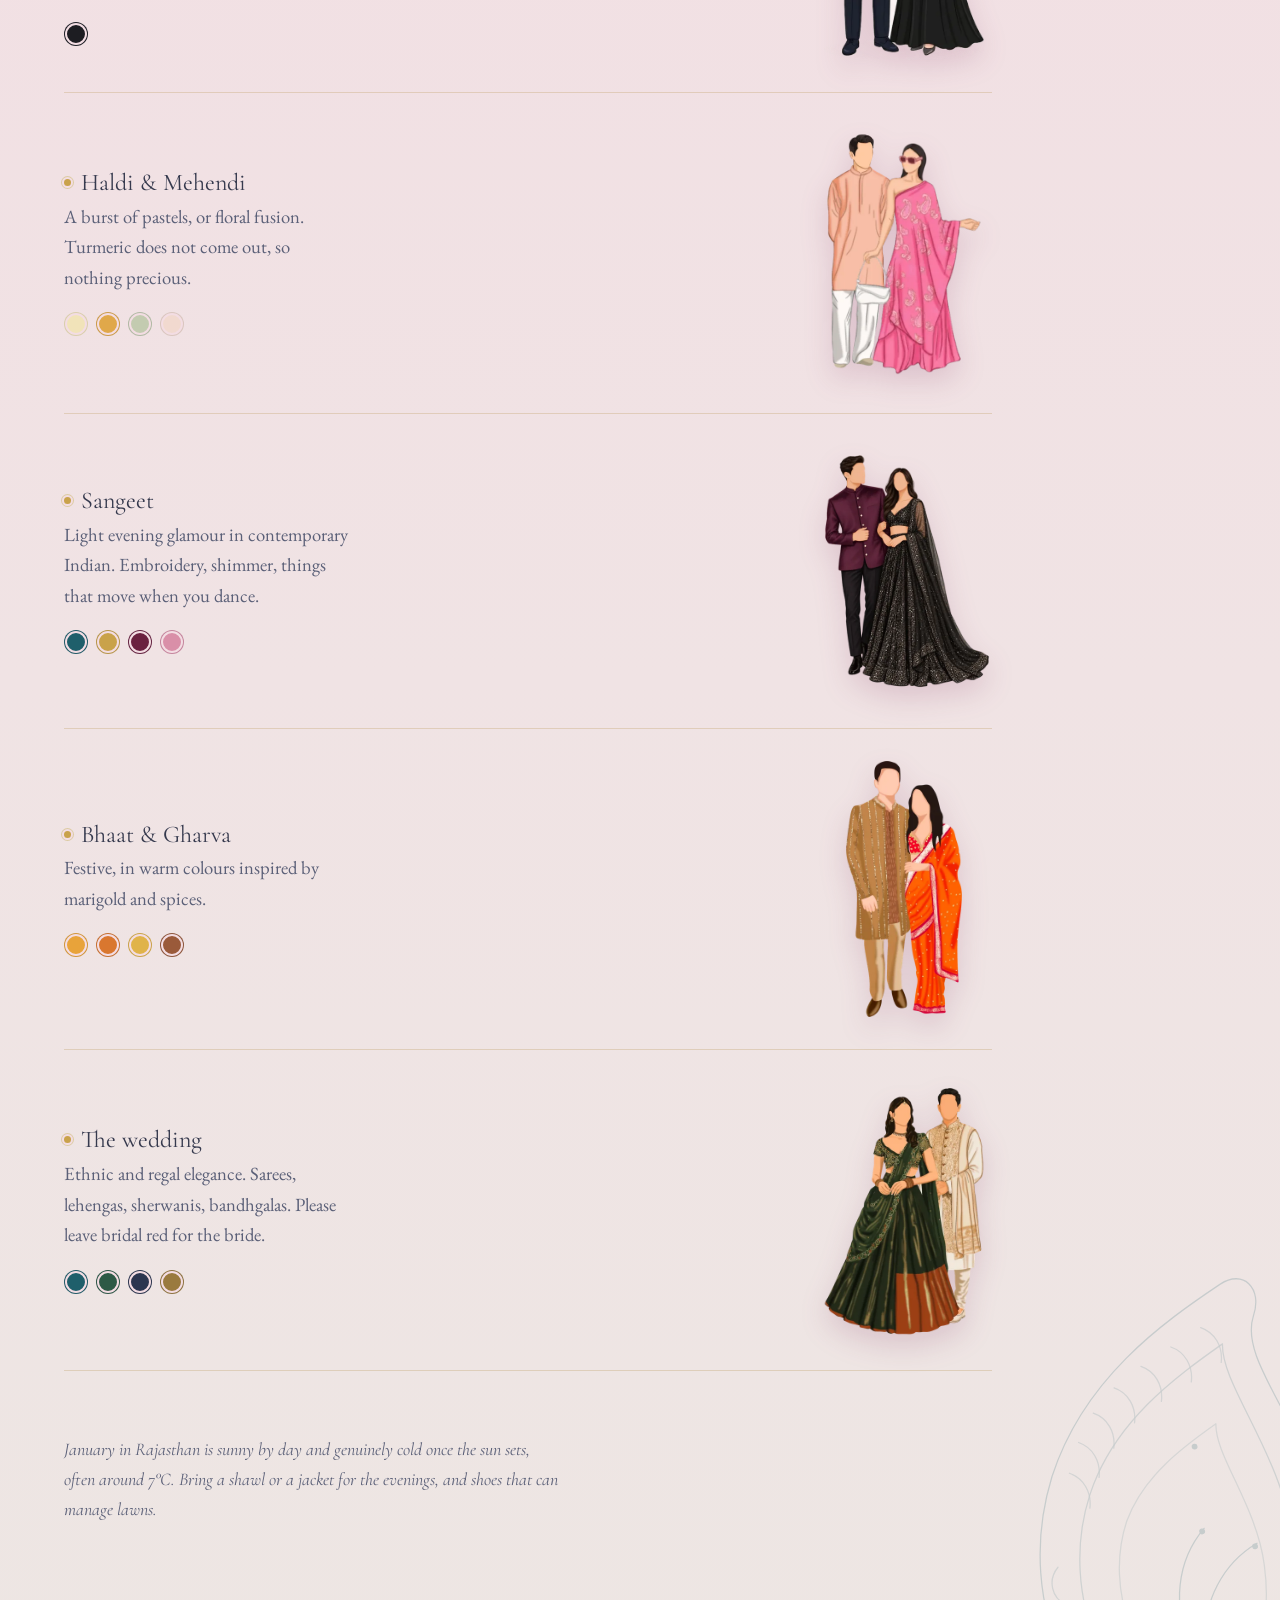
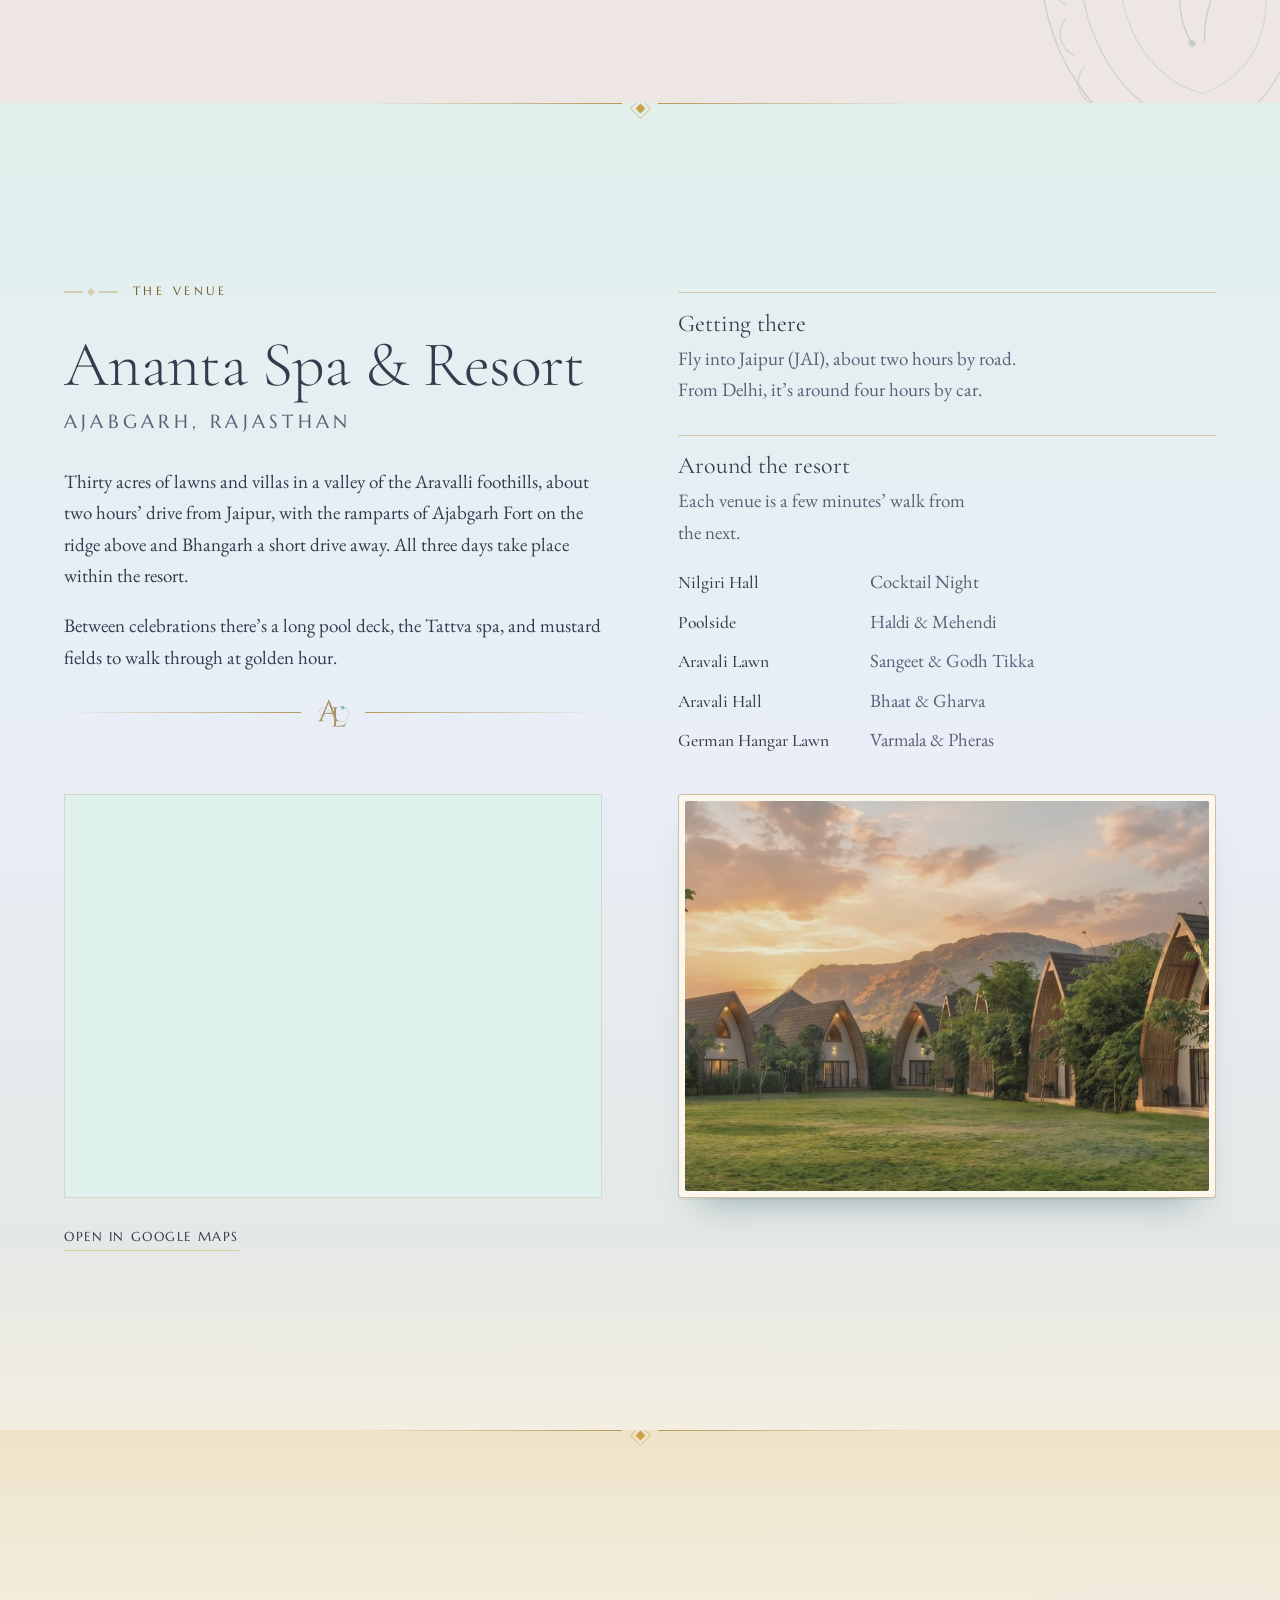
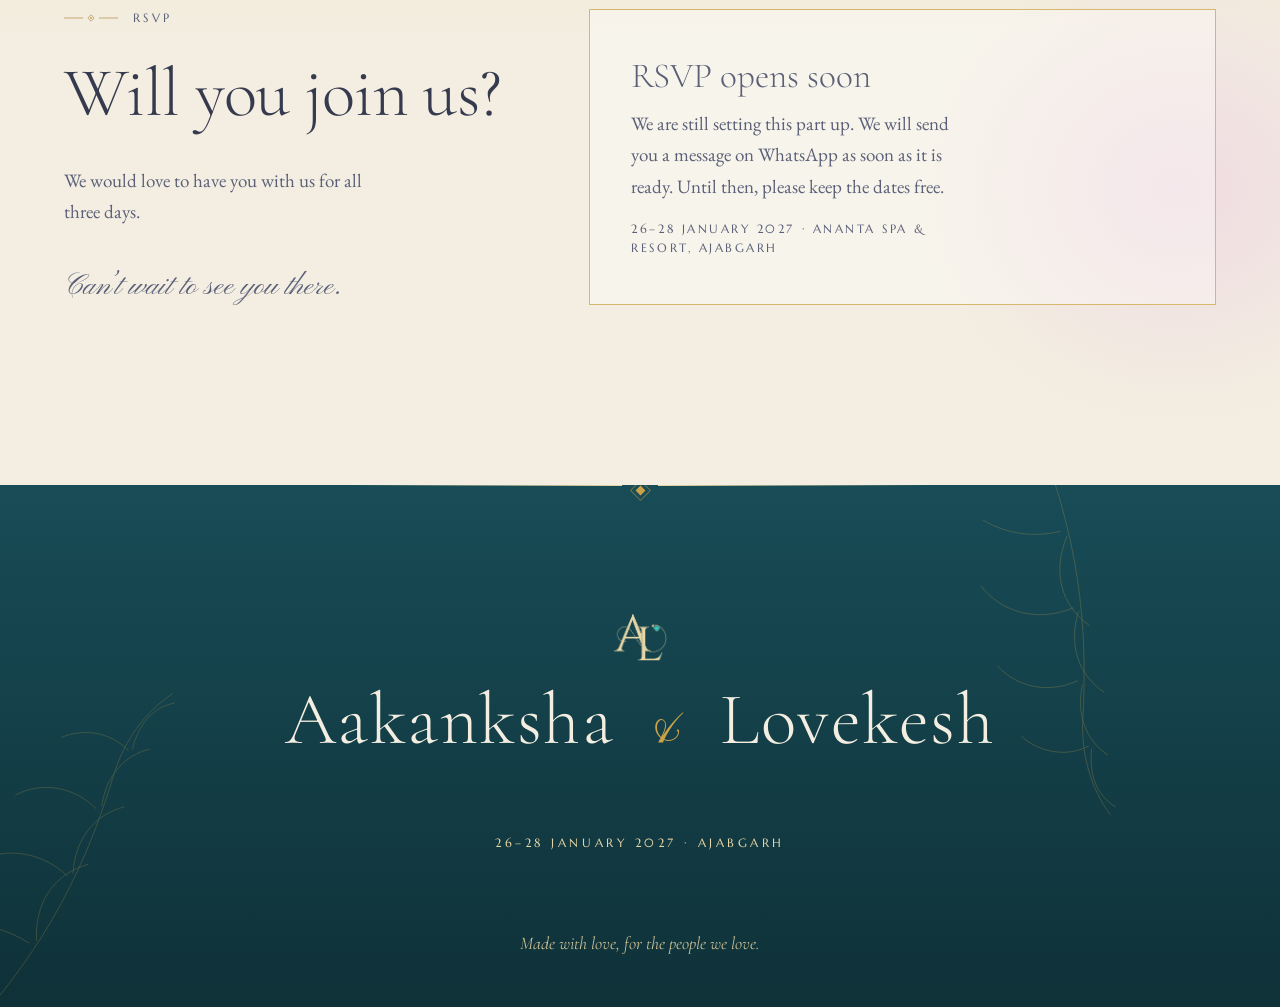
==== commit 5720b0d6: "Cocktail wardrobe: black only, with 'Bling is reserved for the bride' Co-Authored-By: Claude Fable 5" ====
--- a/index.html
+++ b/index.html
@@ -554,9 +554,9 @@
           <article class="wear__row reveal">
             <div class="wear__item">
               <h3>Cocktail Night</h3>
-              <p>Black tie, or close to it: gowns, tuxedos, sharp suits, cocktail dresses. The one evening to go western.</p>
-              <div class="swatches" role="img" aria-label="Suggested colours: black, midnight blue, champagne, silver">
-                <span style="background:#1d1d22"></span><span style="background:#2b3550"></span><span style="background:#e8d7a6"></span><span style="background:#c9ccd1"></span>
+              <p>Black is the colour of the night: gowns, tuxedos, sharp suits, cocktail dresses. The one evening to go western. Go easy on the bling, which is reserved for the bride.</p>
+              <div class="swatches" role="img" aria-label="Suggested colour: black">
+                <span style="background:#1d1d22"></span>
               </div>
             </div>
             <figure class="wear__plate"><img src="media/images/wear-cocktail.webp" srcset="media/images/wear-cocktail-600.webp 376w, media/images/wear-cocktail.webp 753w" sizes="(max-width: 760px) 30vw, 11rem" width="753" height="1200" alt="A midnight tuxedo and a black evening gown" loading="lazy" decoding="async"></figure>
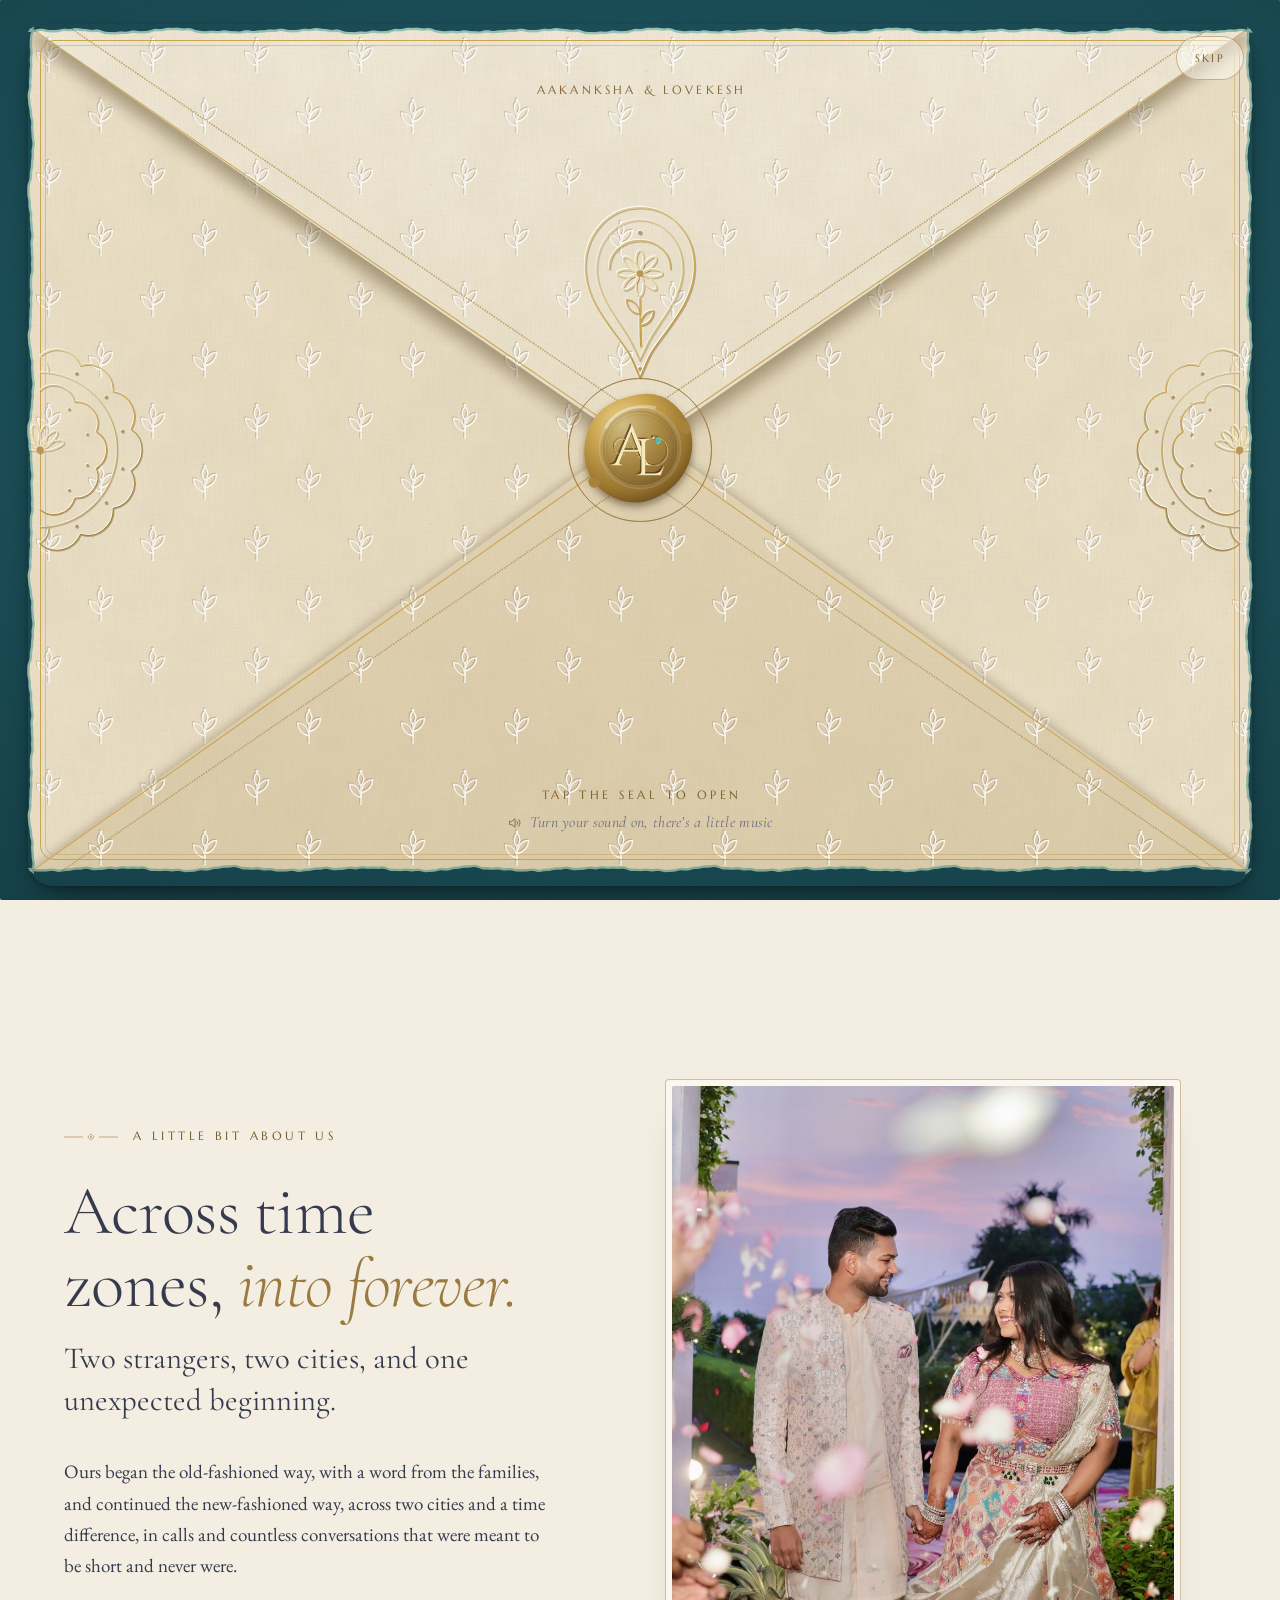
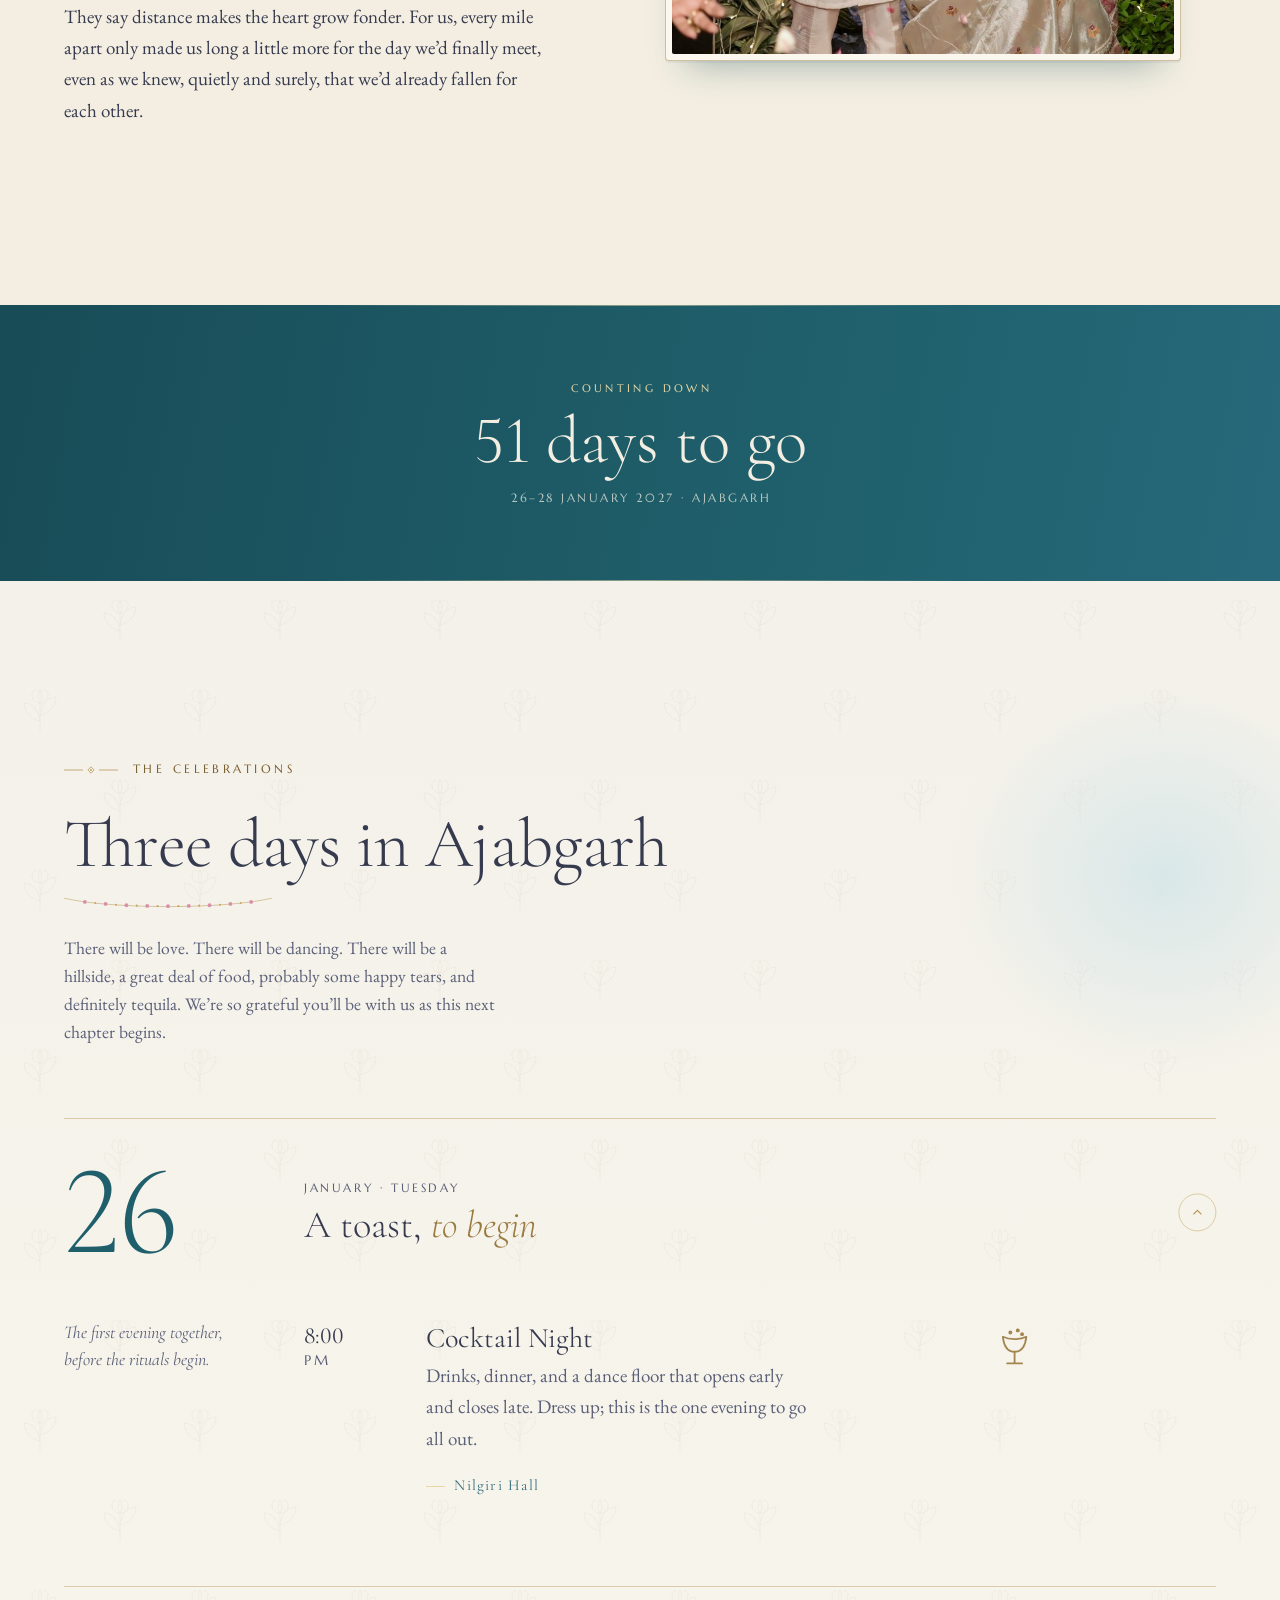
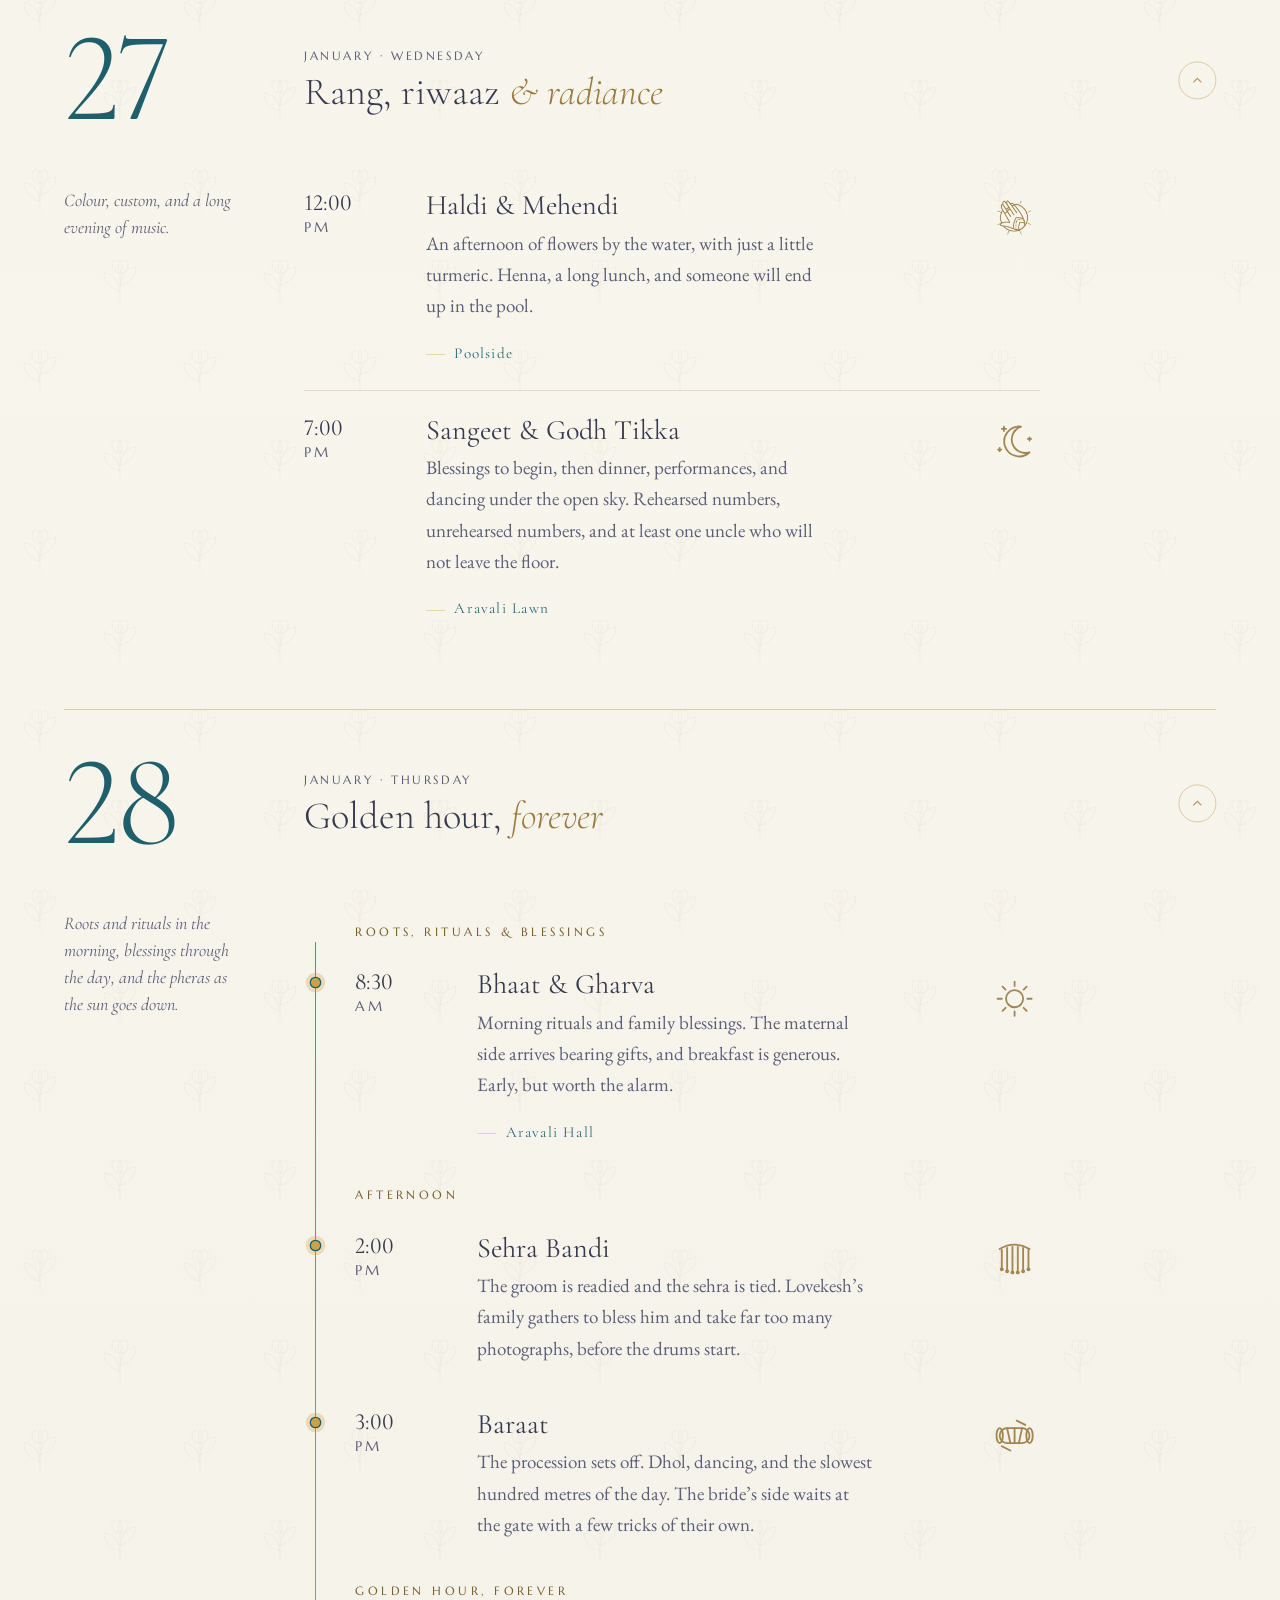
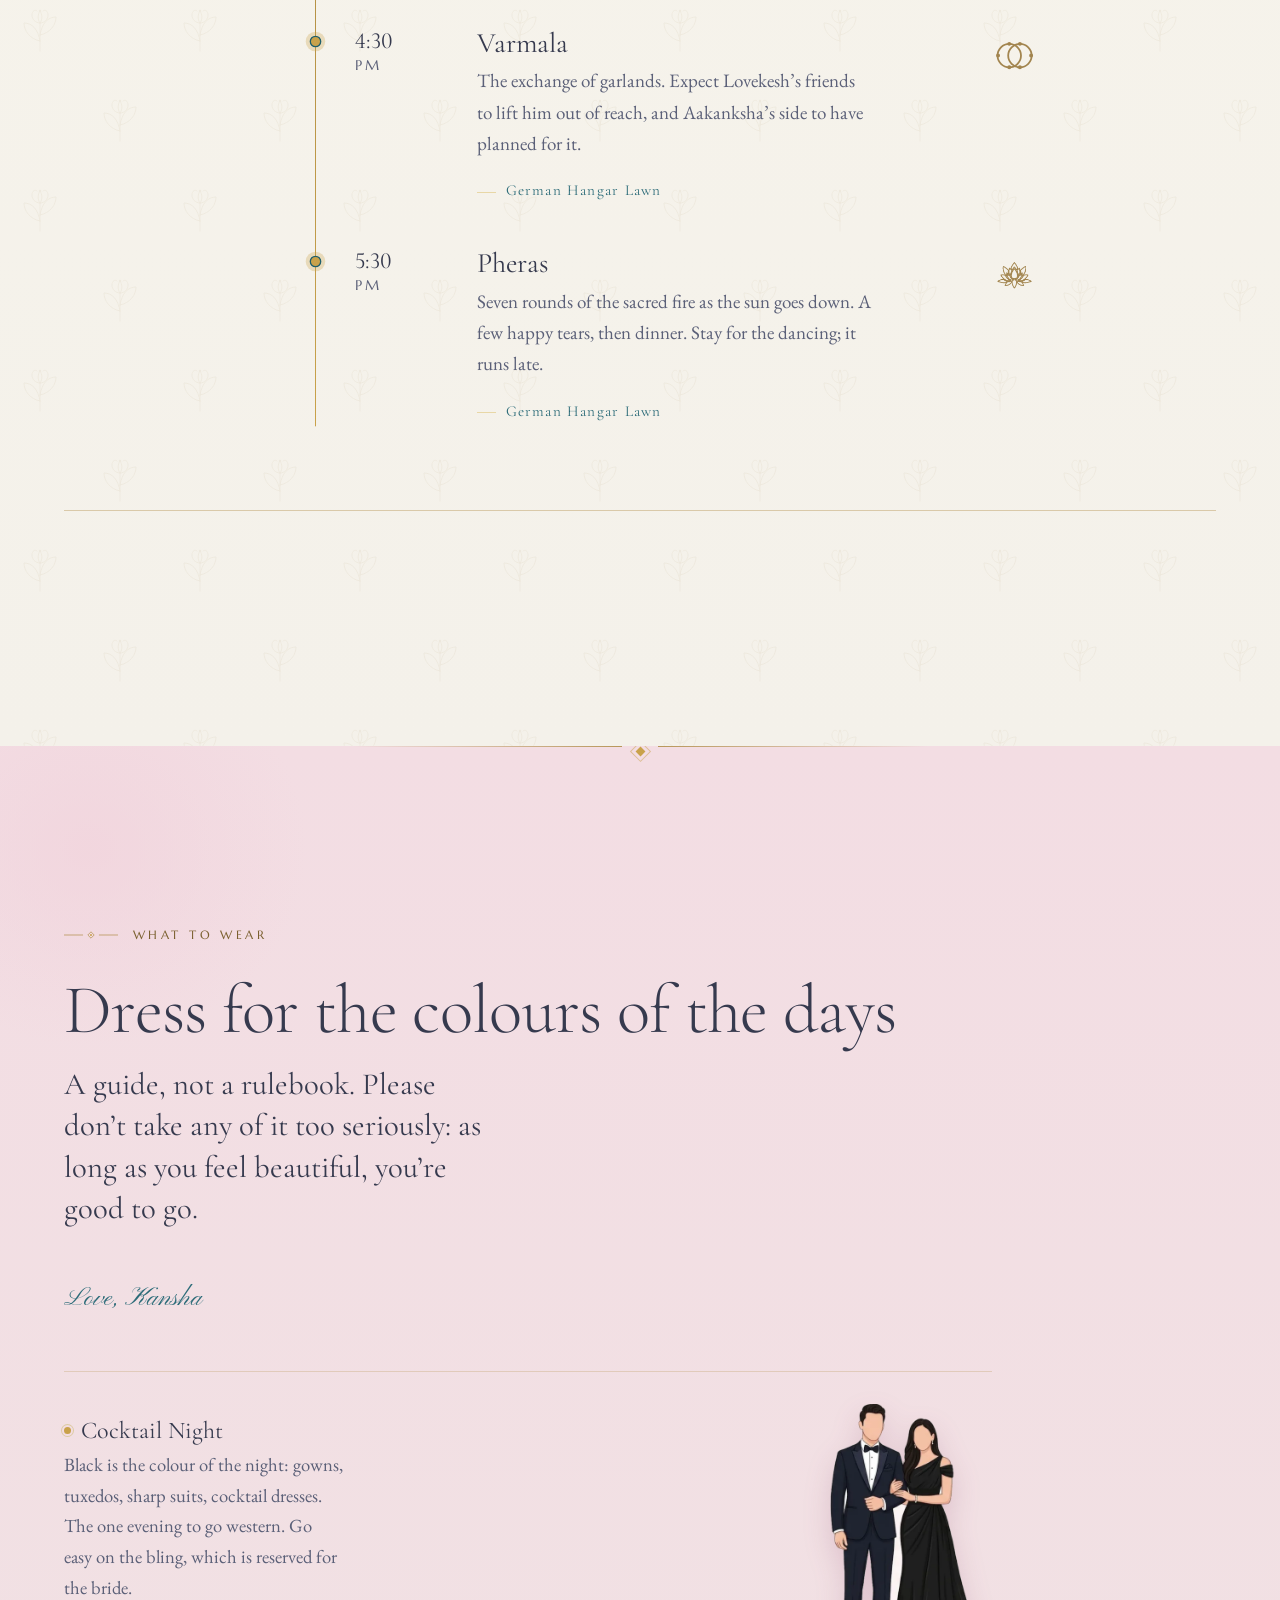
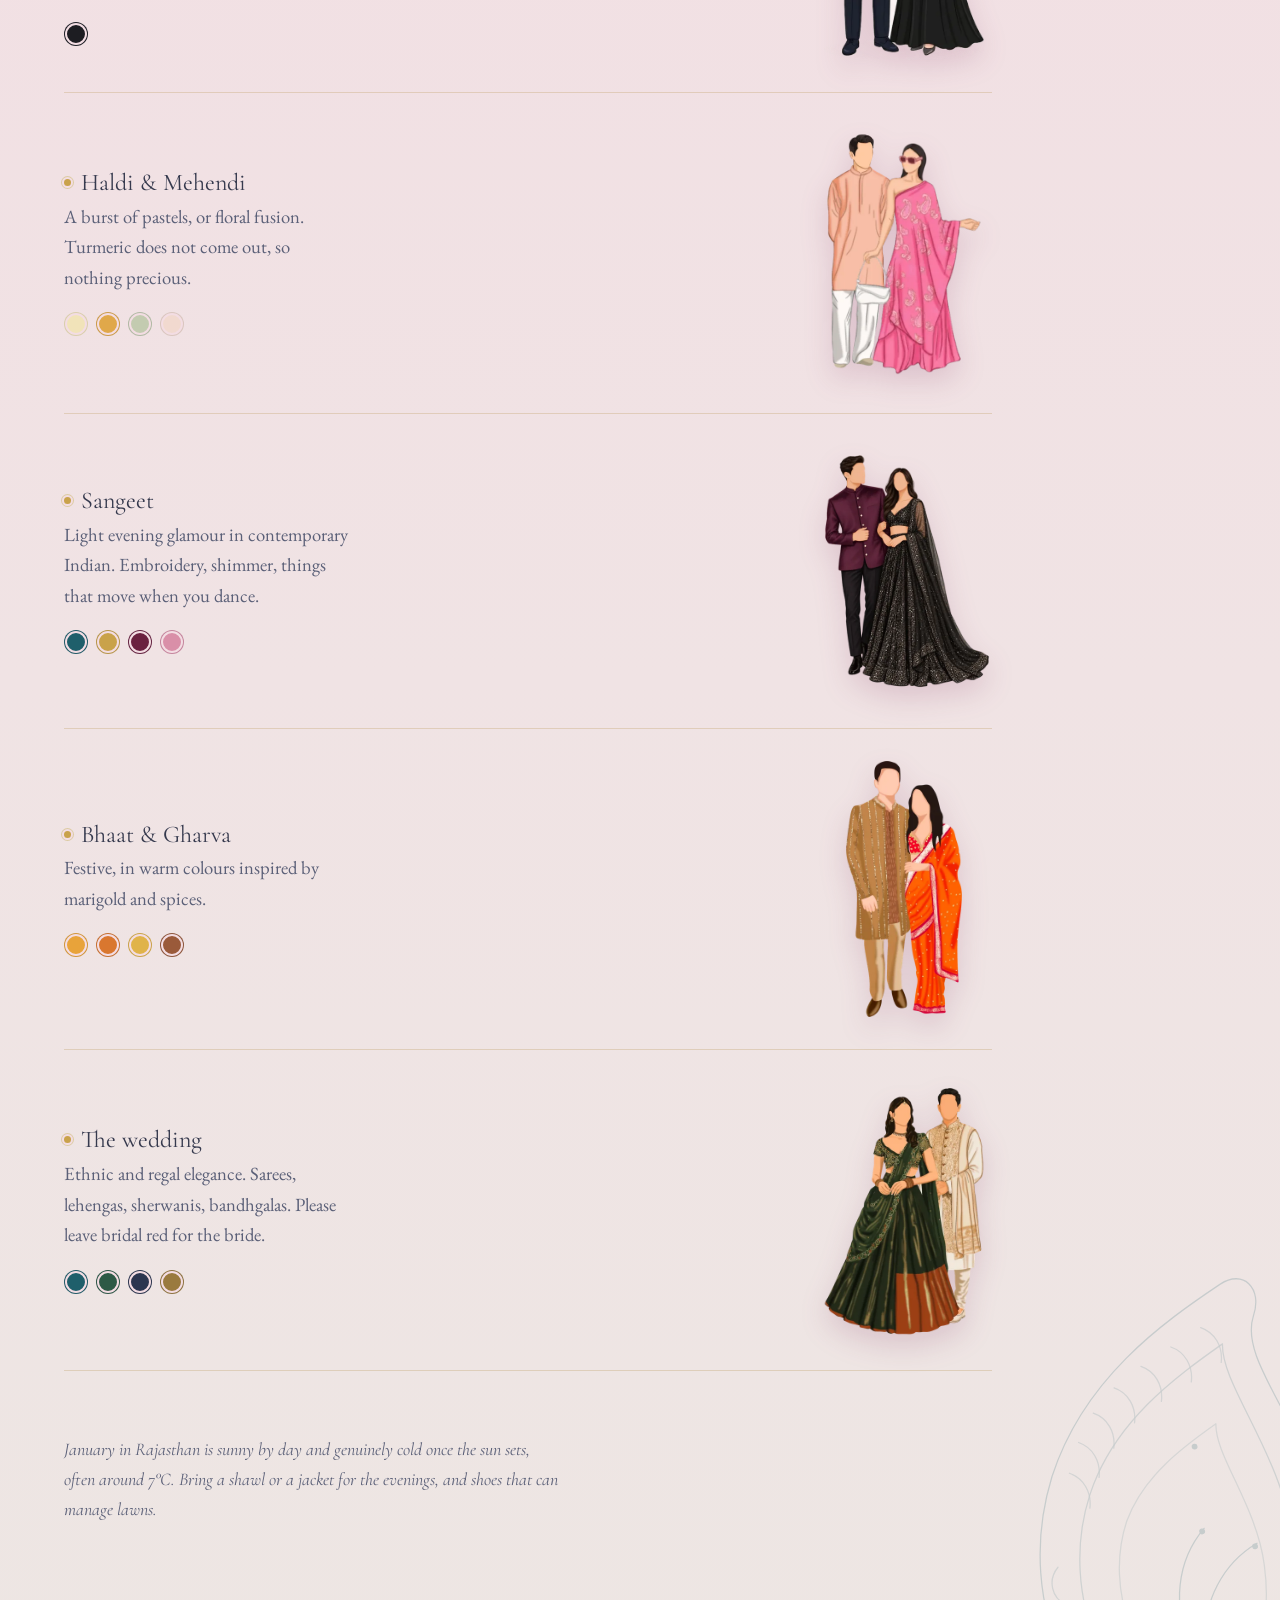
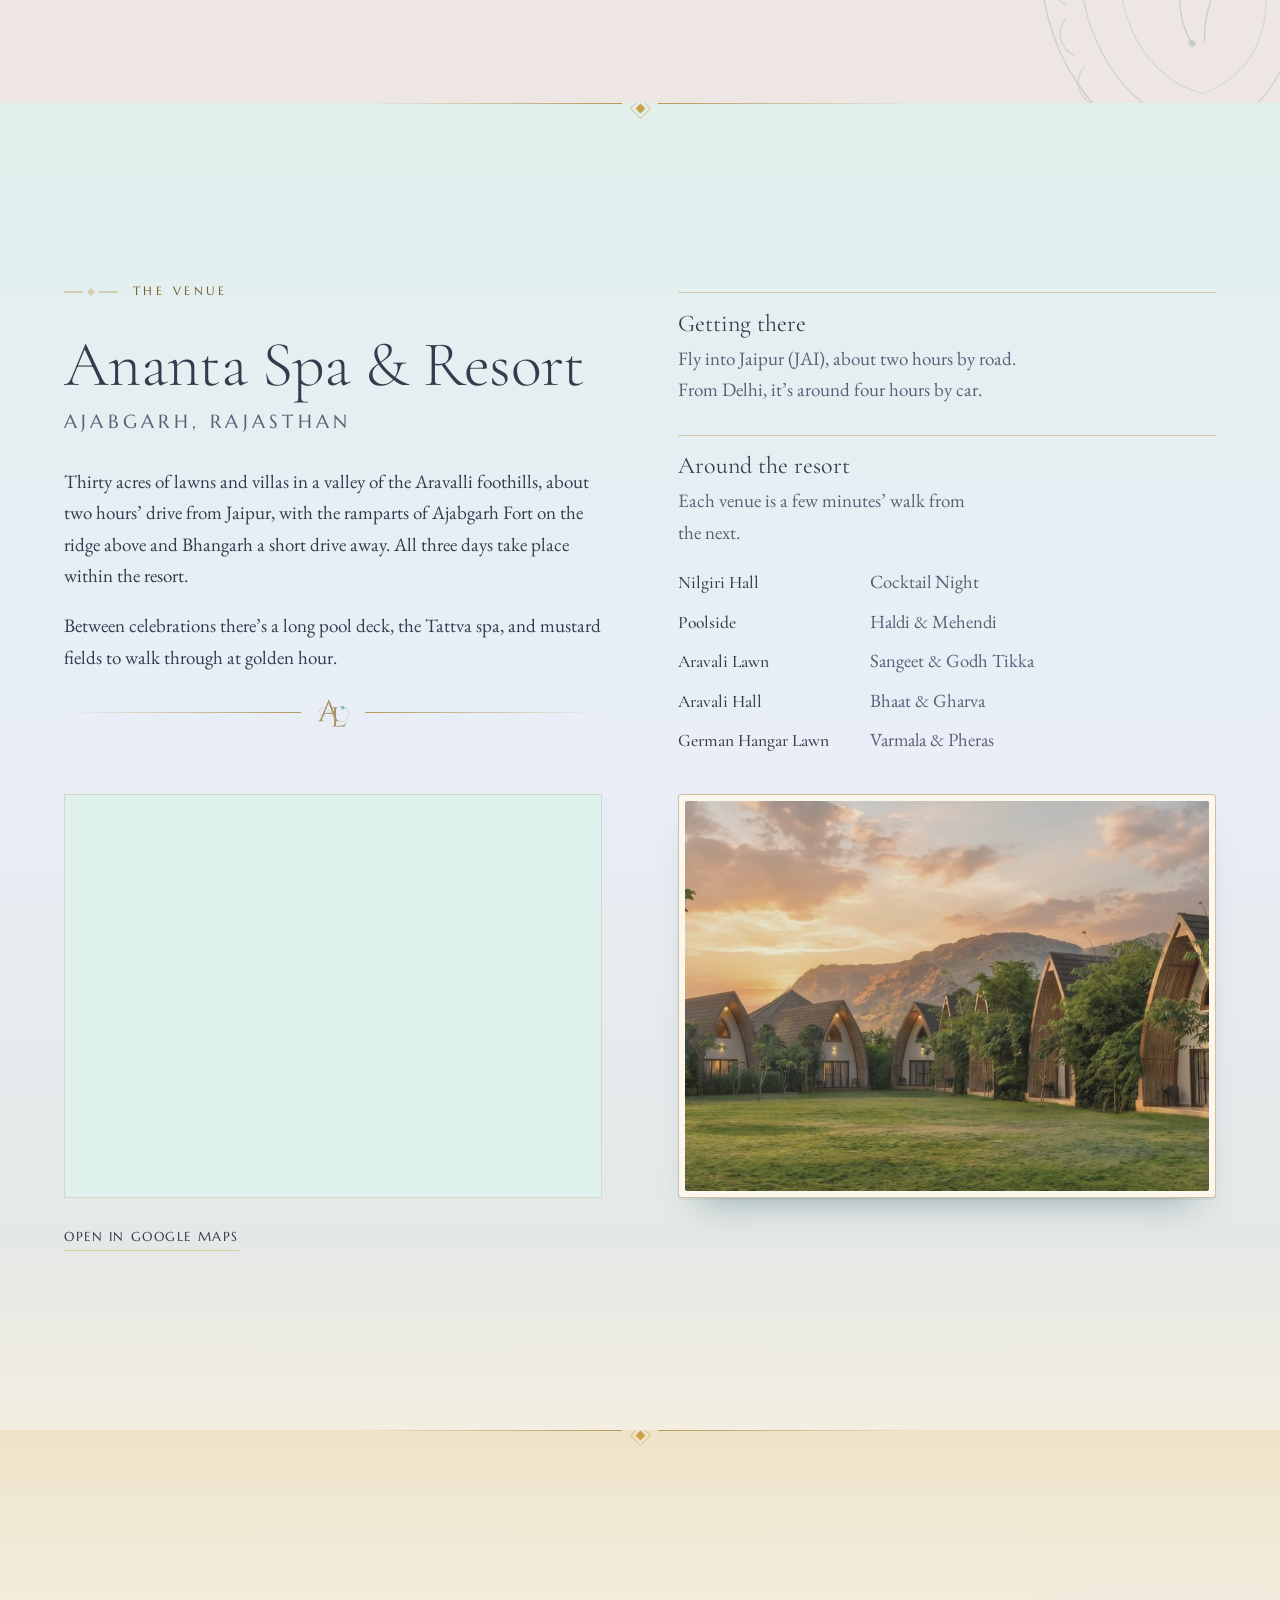
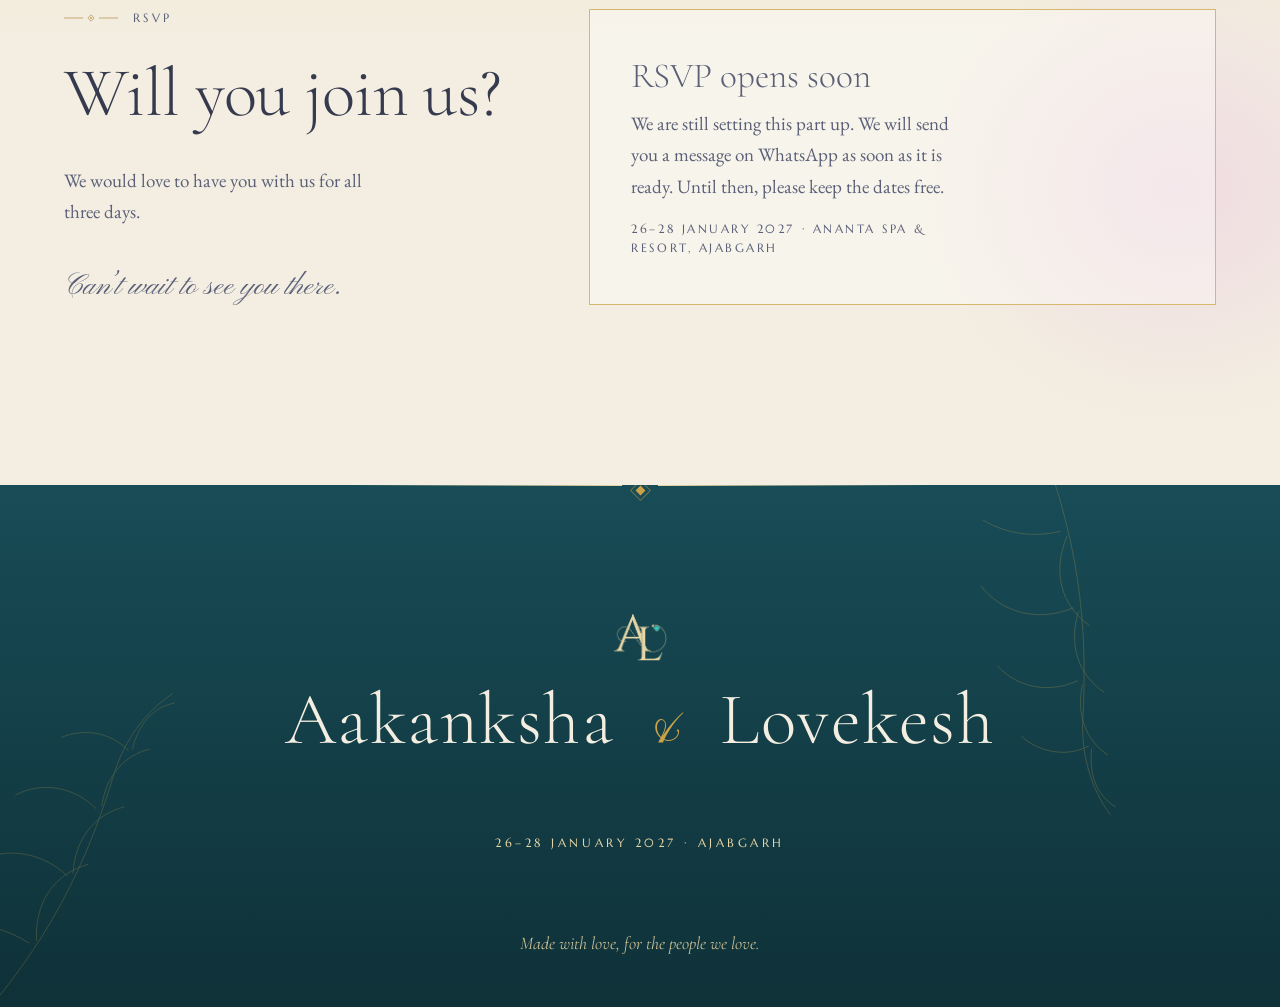
==== commit 73ca26ba: "Story: 'chosen each other' becomes 'fallen for each other' Co-Authored-By: Claude Fable 5.1 <noreply" ====
--- a/index.html
+++ b/index.html
@@ -345,7 +345,7 @@
           </div>
           <div class="prose reveal">
             <p>Ours began the old-fashioned way, with a word from the families, and continued the new-fashioned way, across two cities and a time difference, in calls and countless conversations that were meant to be short and never were.</p>
-            <p>They say distance makes the heart grow fonder. For us, every mile apart only made us long a little more for the day we’d finally meet, even as we knew, quietly and surely, that we’d already chosen each other.</p>
+            <p>They say distance makes the heart grow fonder. For us, every mile apart only made us long a little more for the day we’d finally meet, even as we knew, quietly and surely, that we’d already fallen for each other.</p>
           </div>
         </div>
 
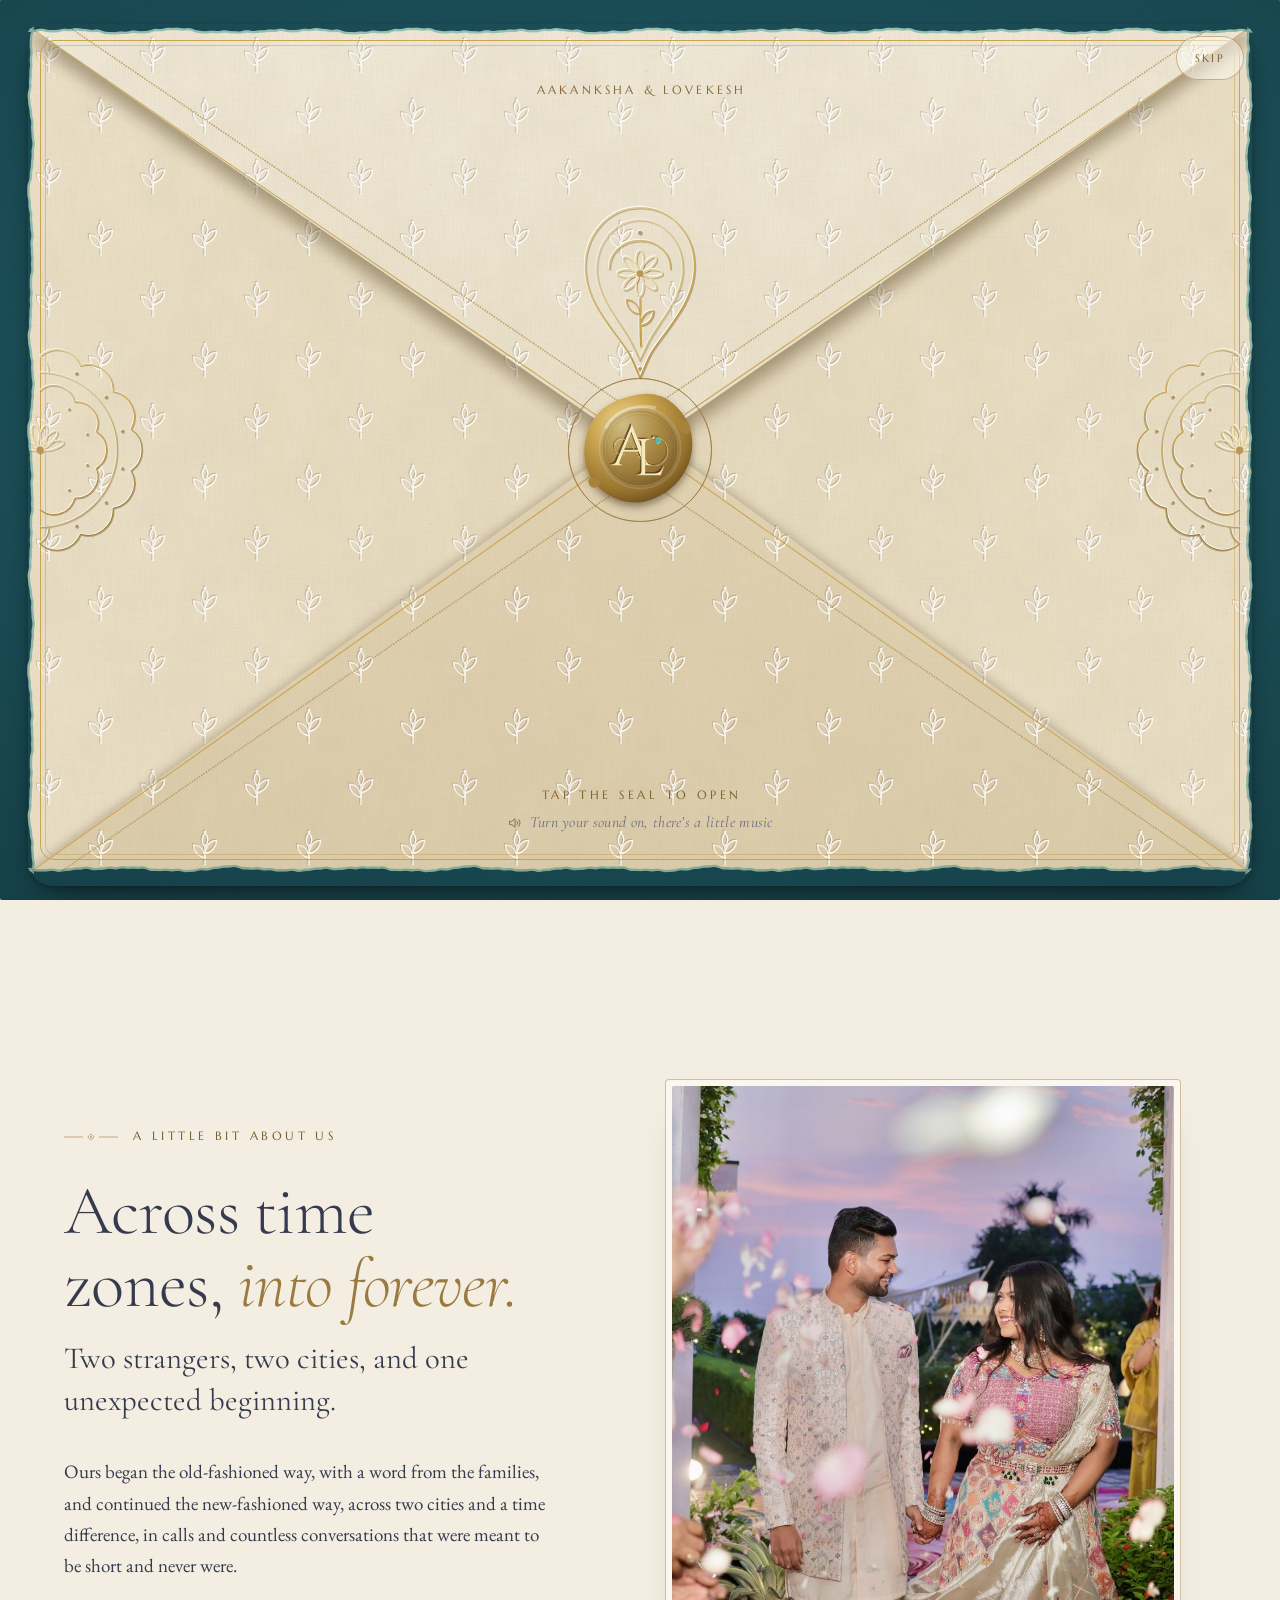
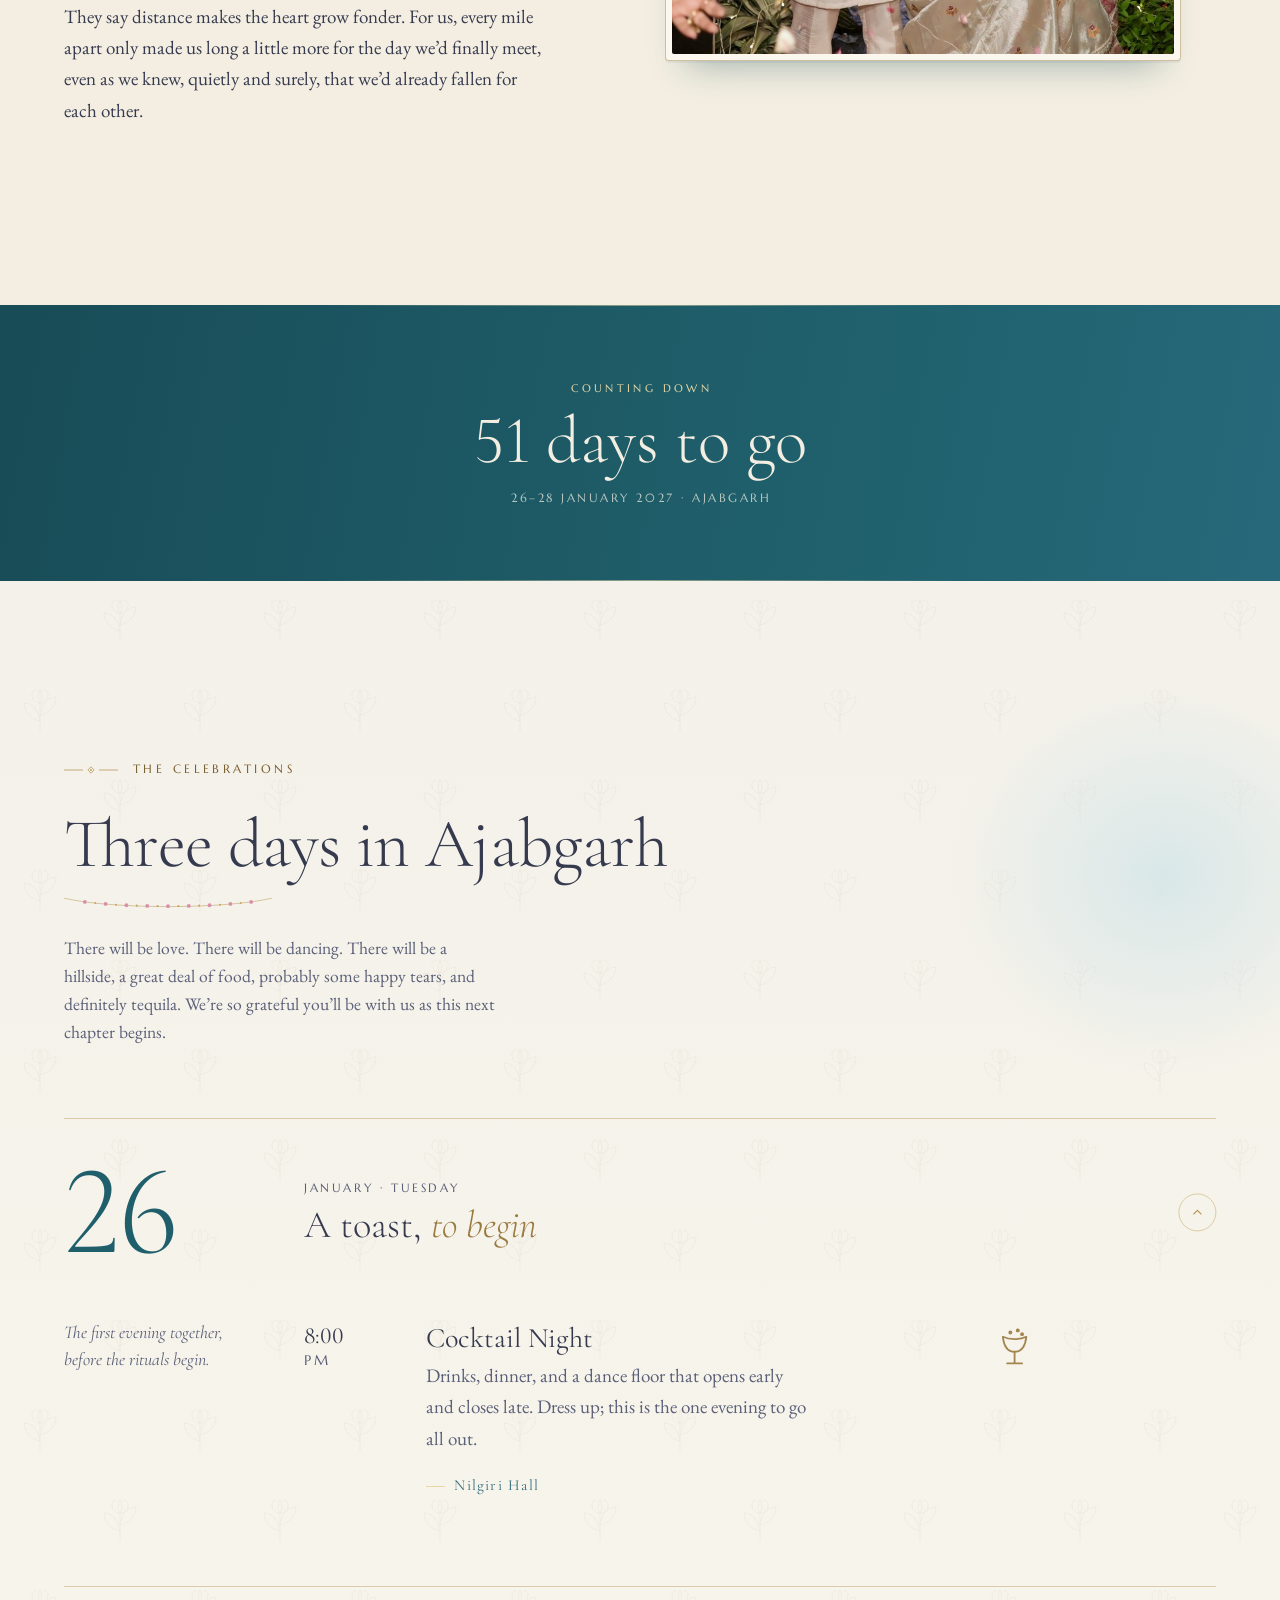
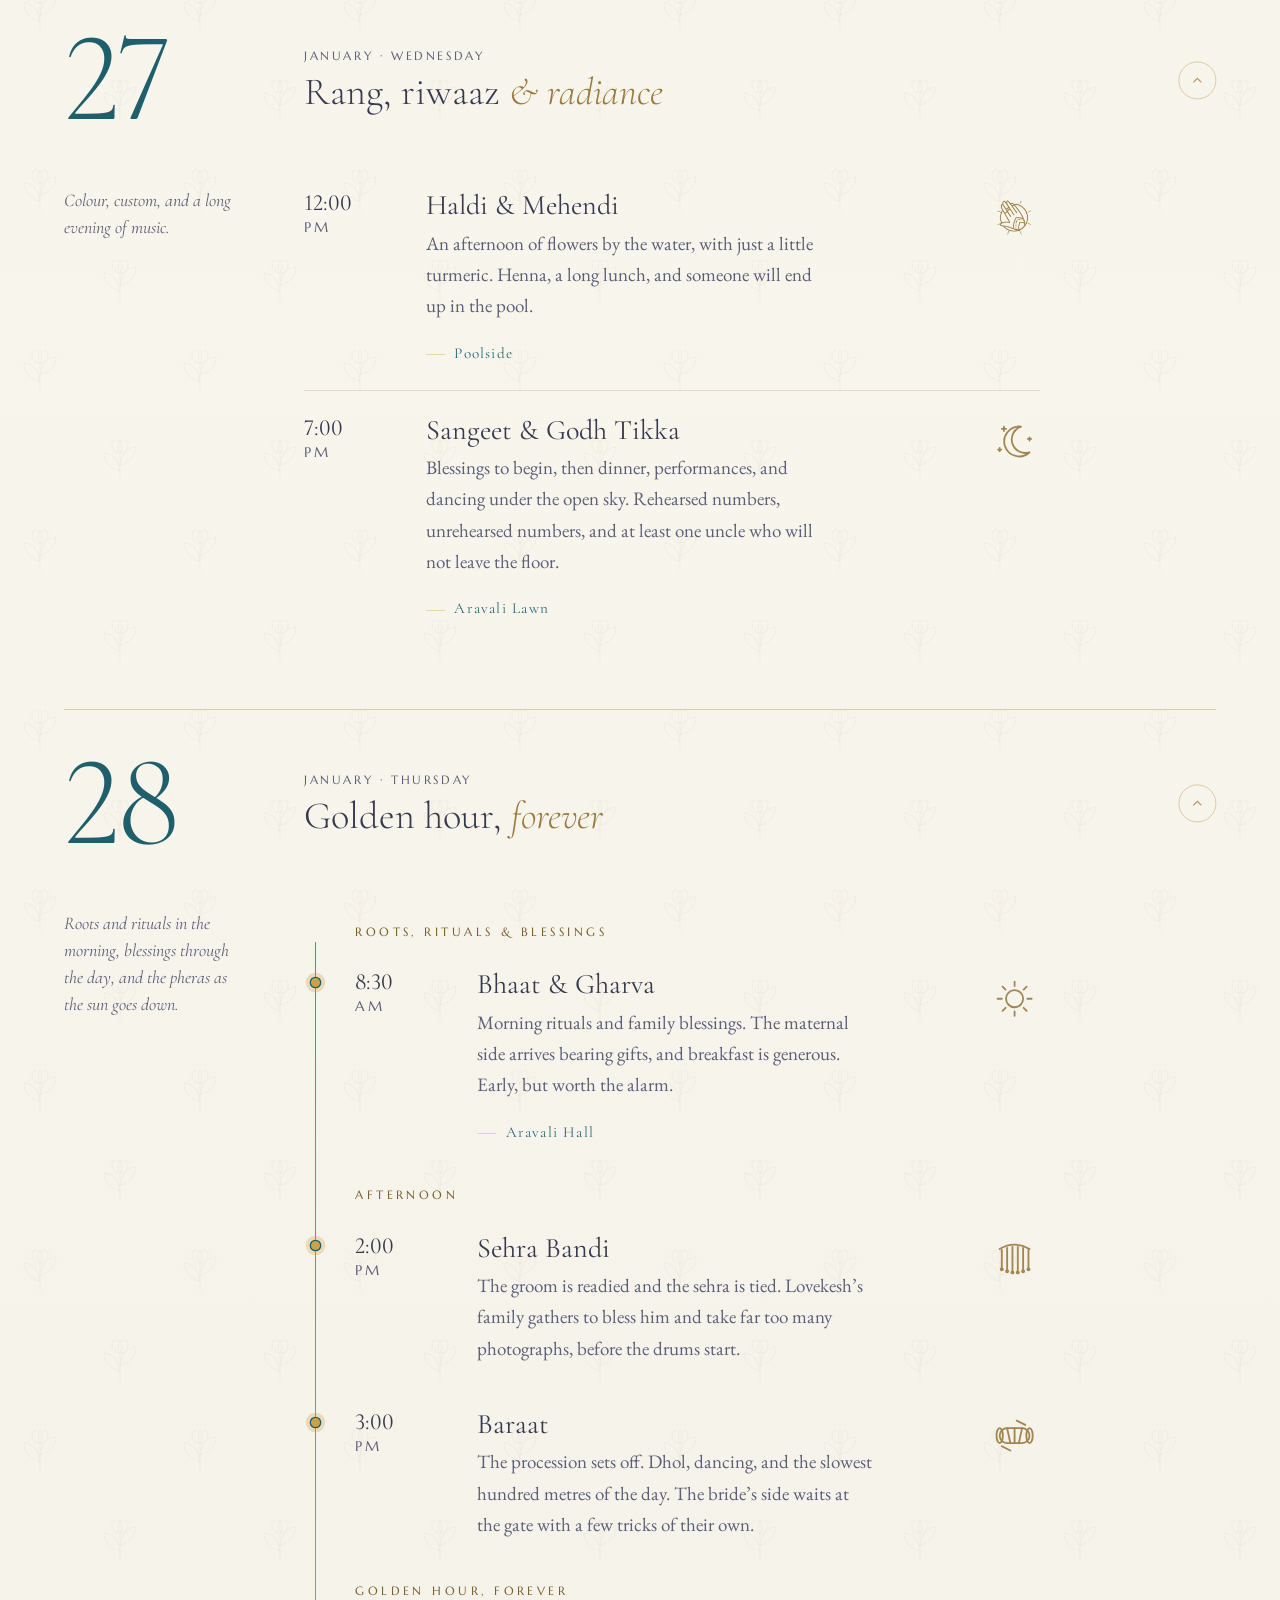
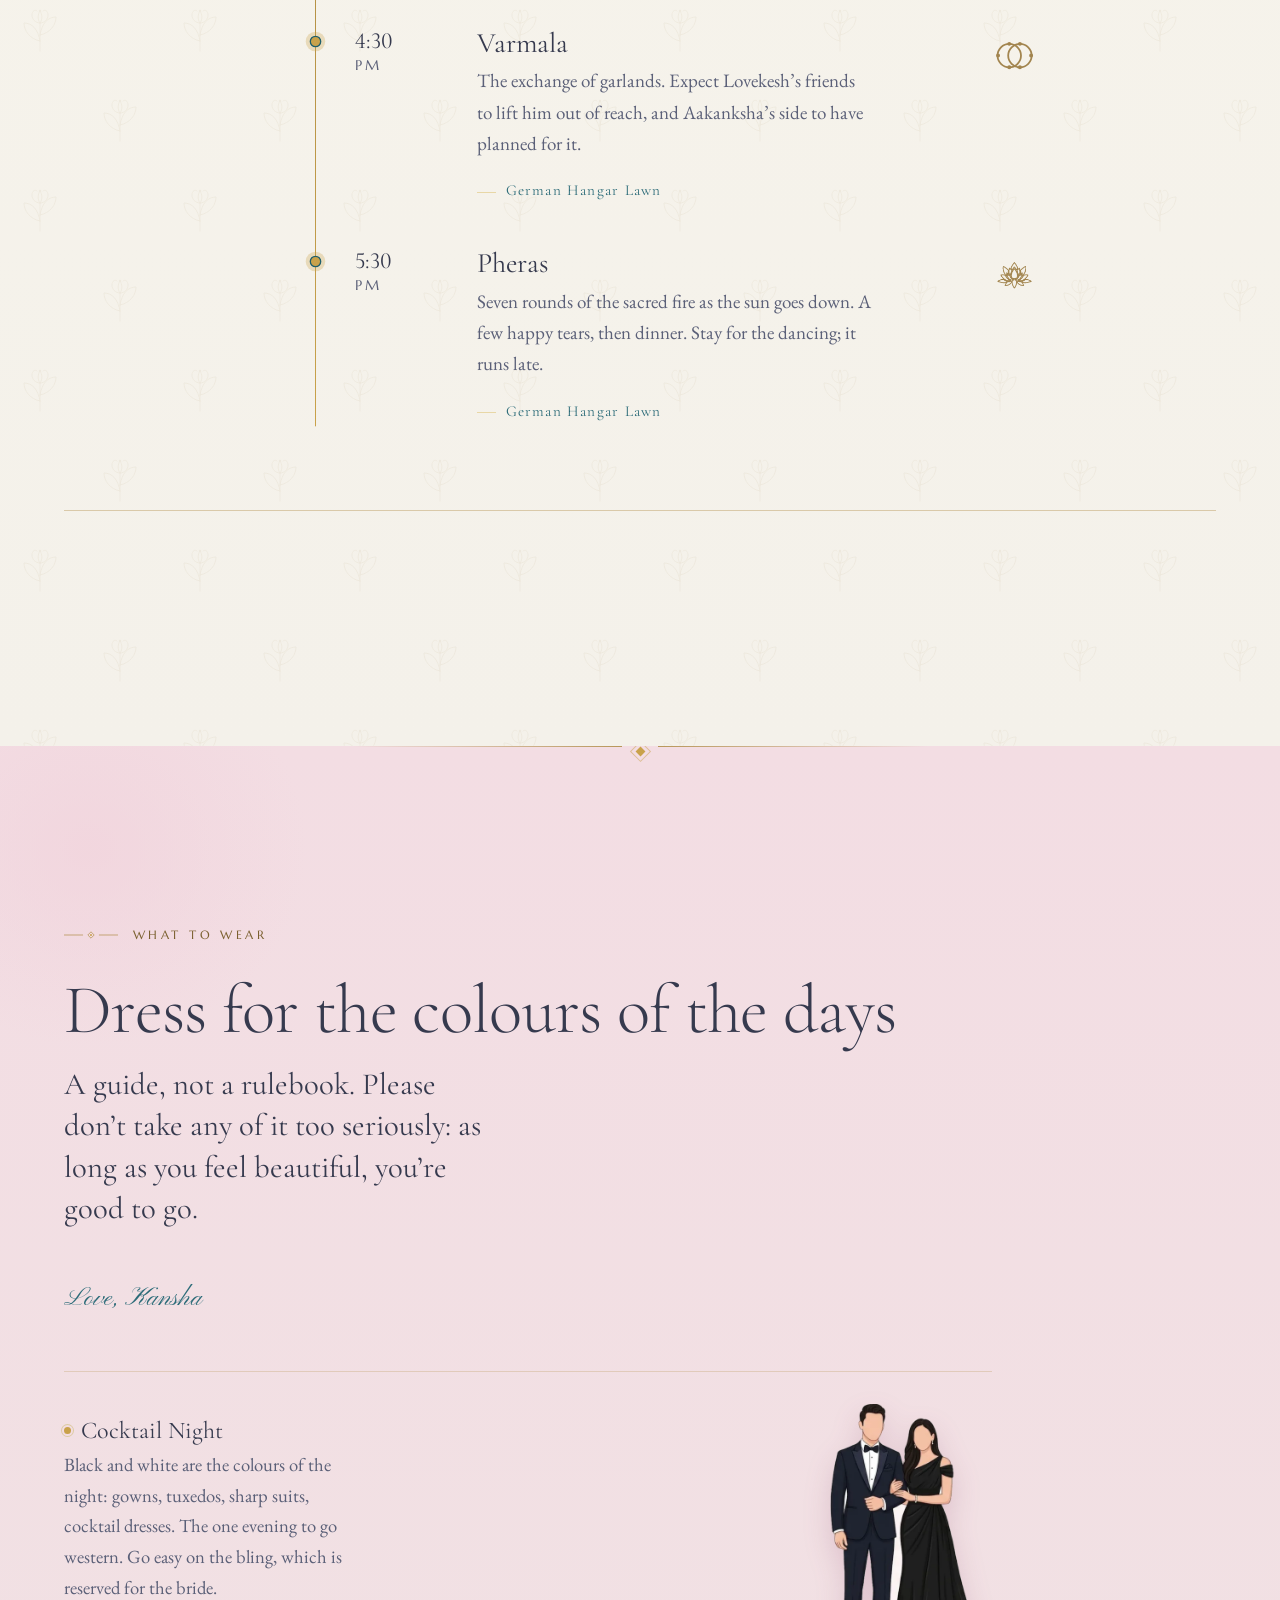
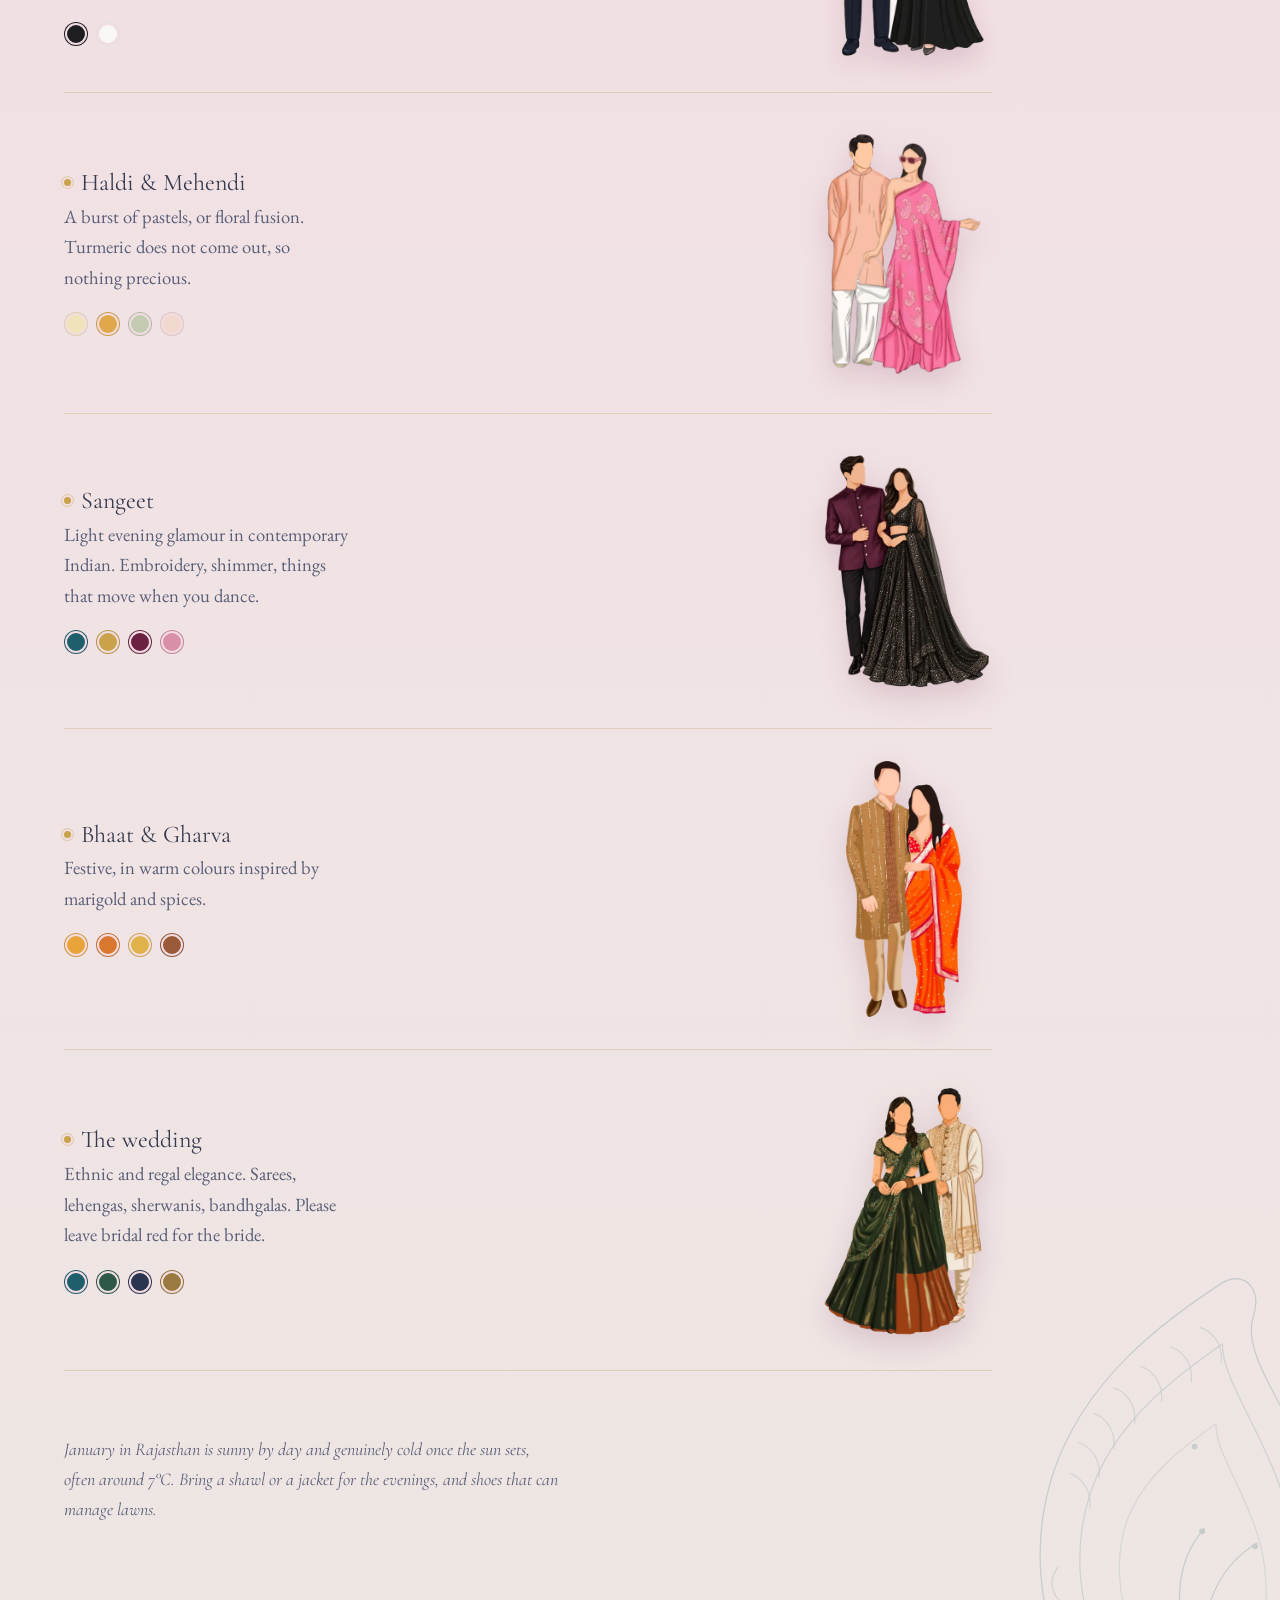
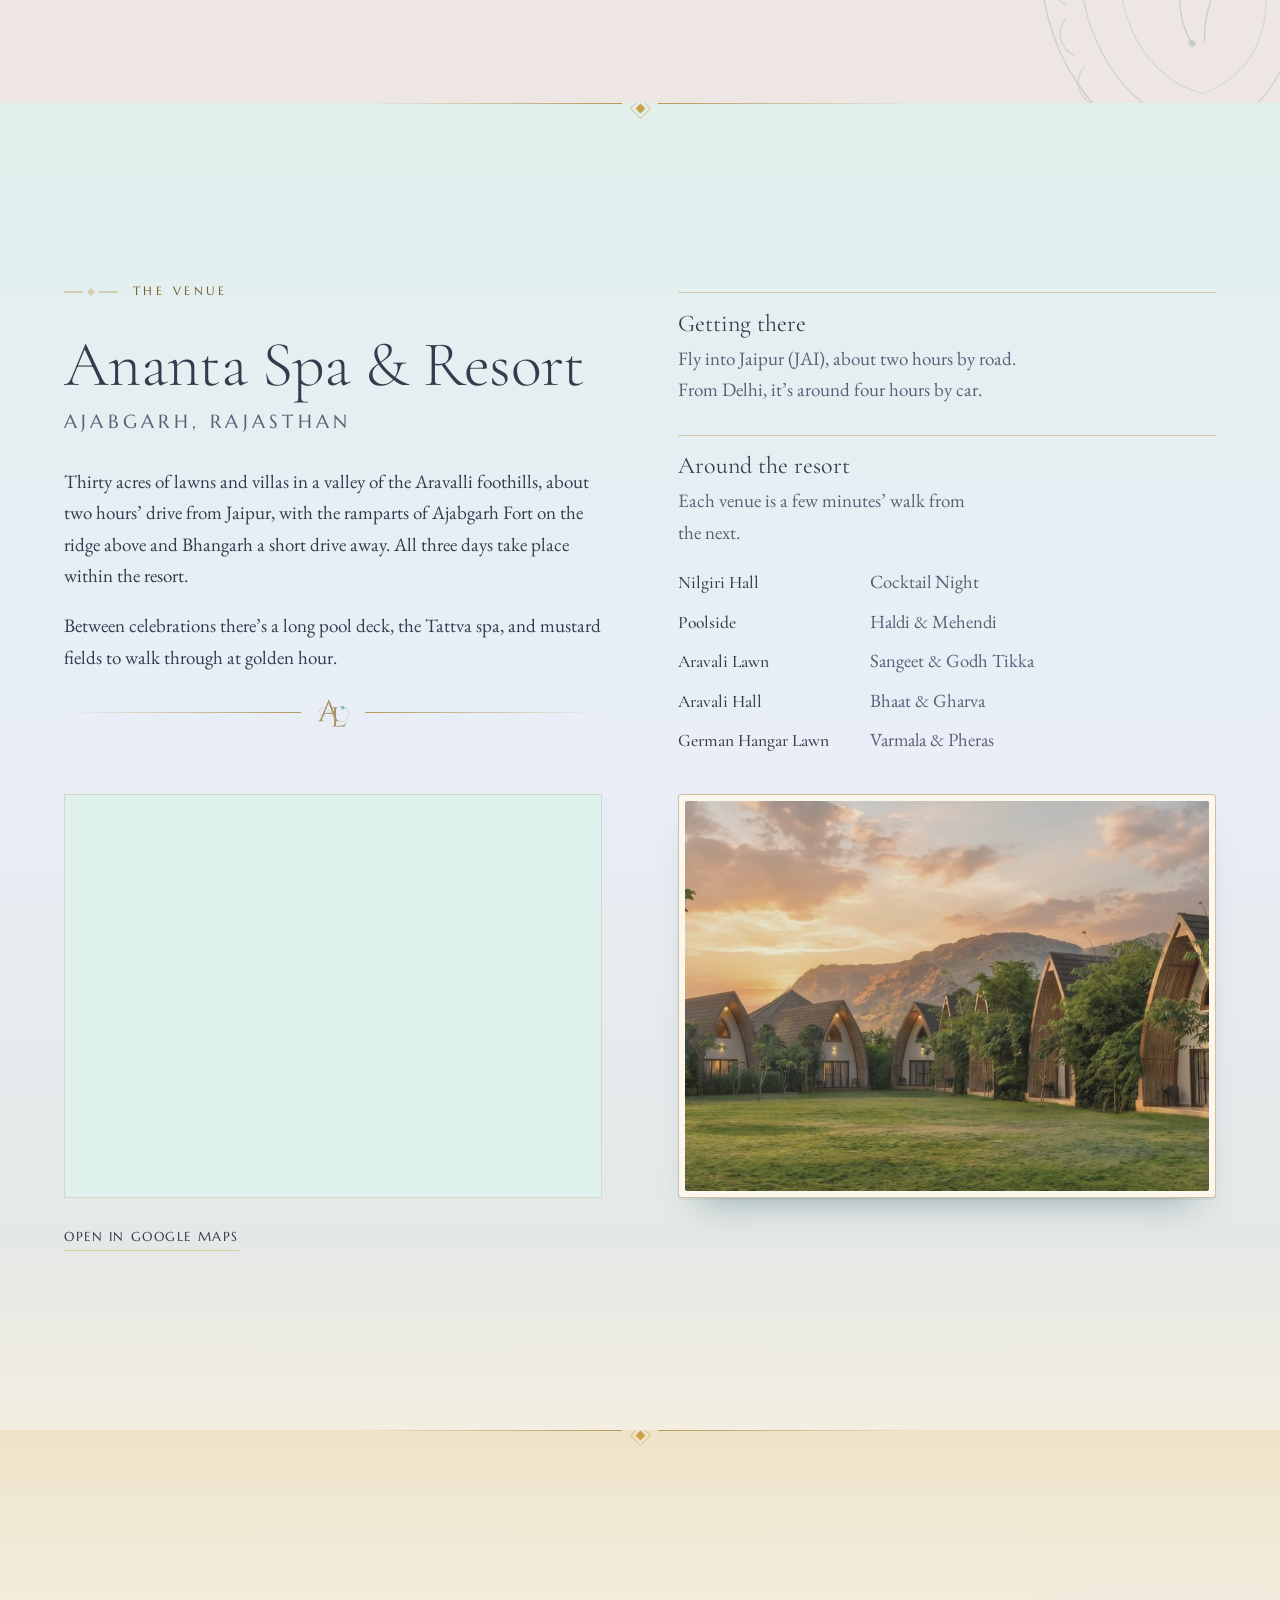
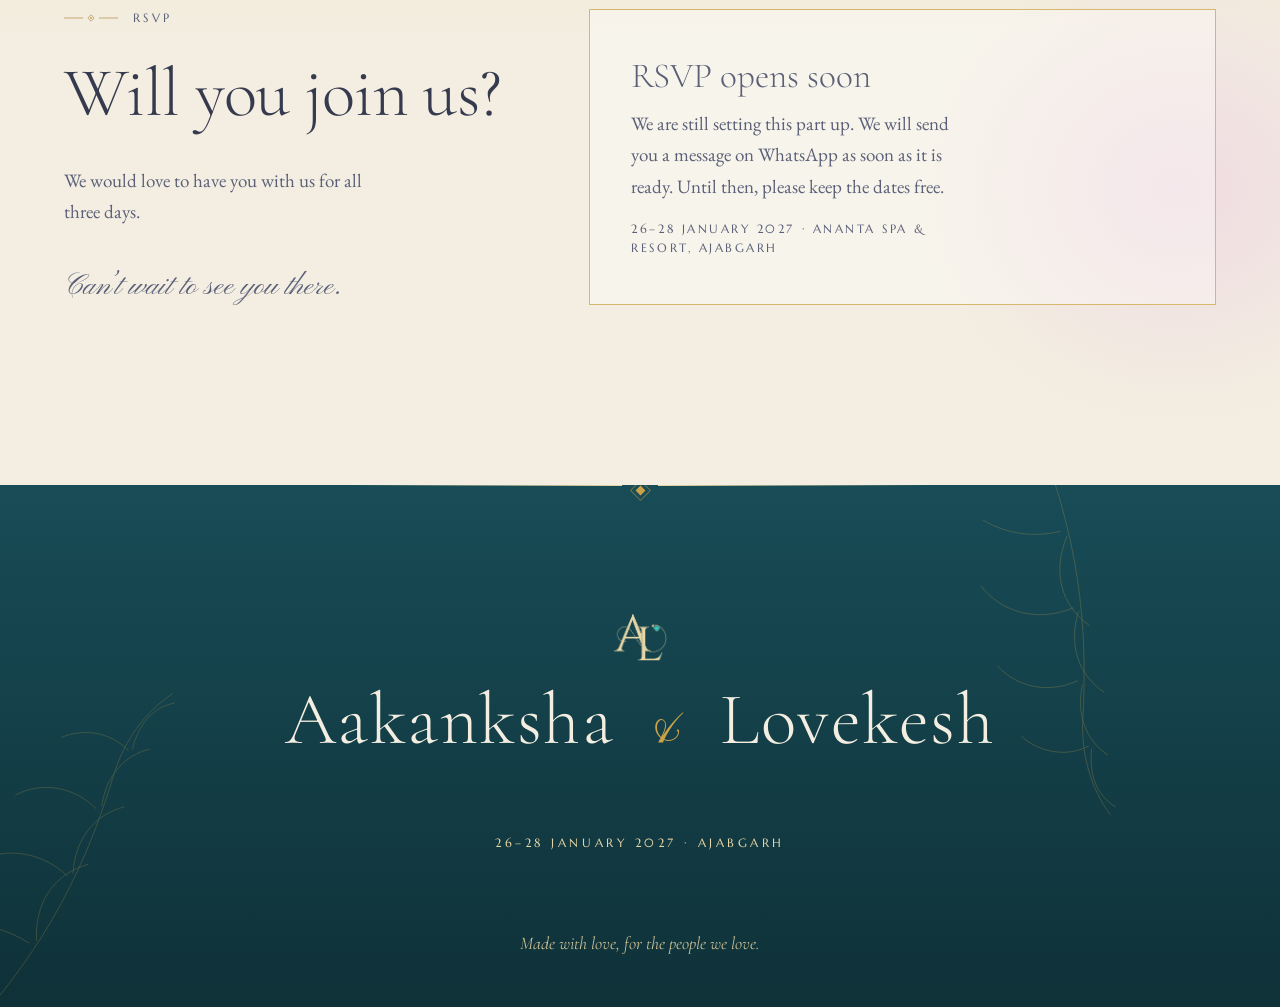
==== commit 509153eb: "Cocktail wardrobe: black and white swatches Co-Authored-By: Claude Fable 5.1 <noreply@anthropic.com>" ====
--- a/index.html
+++ b/index.html
@@ -554,9 +554,9 @@
           <article class="wear__row reveal">
             <div class="wear__item">
               <h3>Cocktail Night</h3>
-              <p>Black is the colour of the night: gowns, tuxedos, sharp suits, cocktail dresses. The one evening to go western. Go easy on the bling, which is reserved for the bride.</p>
-              <div class="swatches" role="img" aria-label="Suggested colour: black">
-                <span style="background:#1d1d22"></span>
+              <p>Black and white are the colours of the night: gowns, tuxedos, sharp suits, cocktail dresses. The one evening to go western. Go easy on the bling, which is reserved for the bride.</p>
+              <div class="swatches" role="img" aria-label="Suggested colours: black, white">
+                <span style="background:#1d1d22"></span><span style="background:#faf8f4"></span>
               </div>
             </div>
             <figure class="wear__plate"><img src="media/images/wear-cocktail.webp" srcset="media/images/wear-cocktail-600.webp 376w, media/images/wear-cocktail.webp 753w" sizes="(max-width: 760px) 30vw, 11rem" width="753" height="1200" alt="A midnight tuxedo and a black evening gown" loading="lazy" decoding="async"></figure>
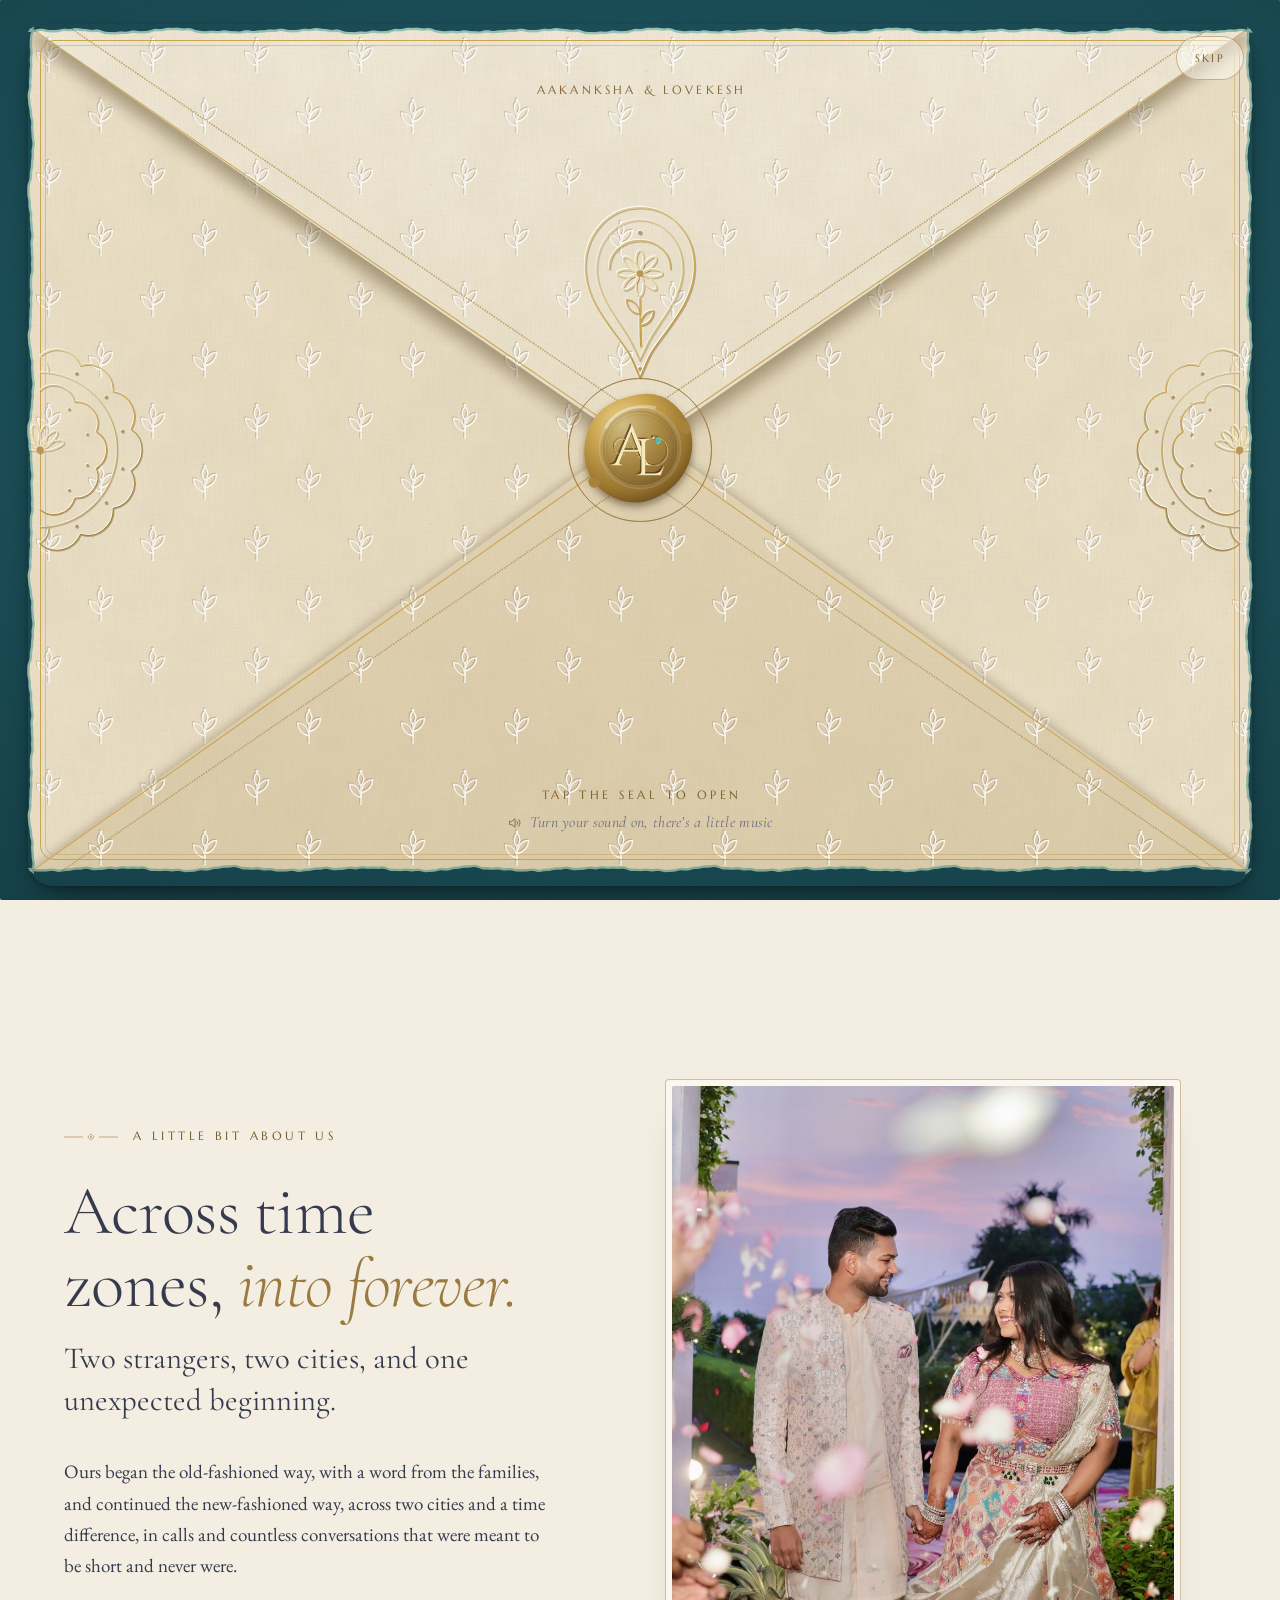
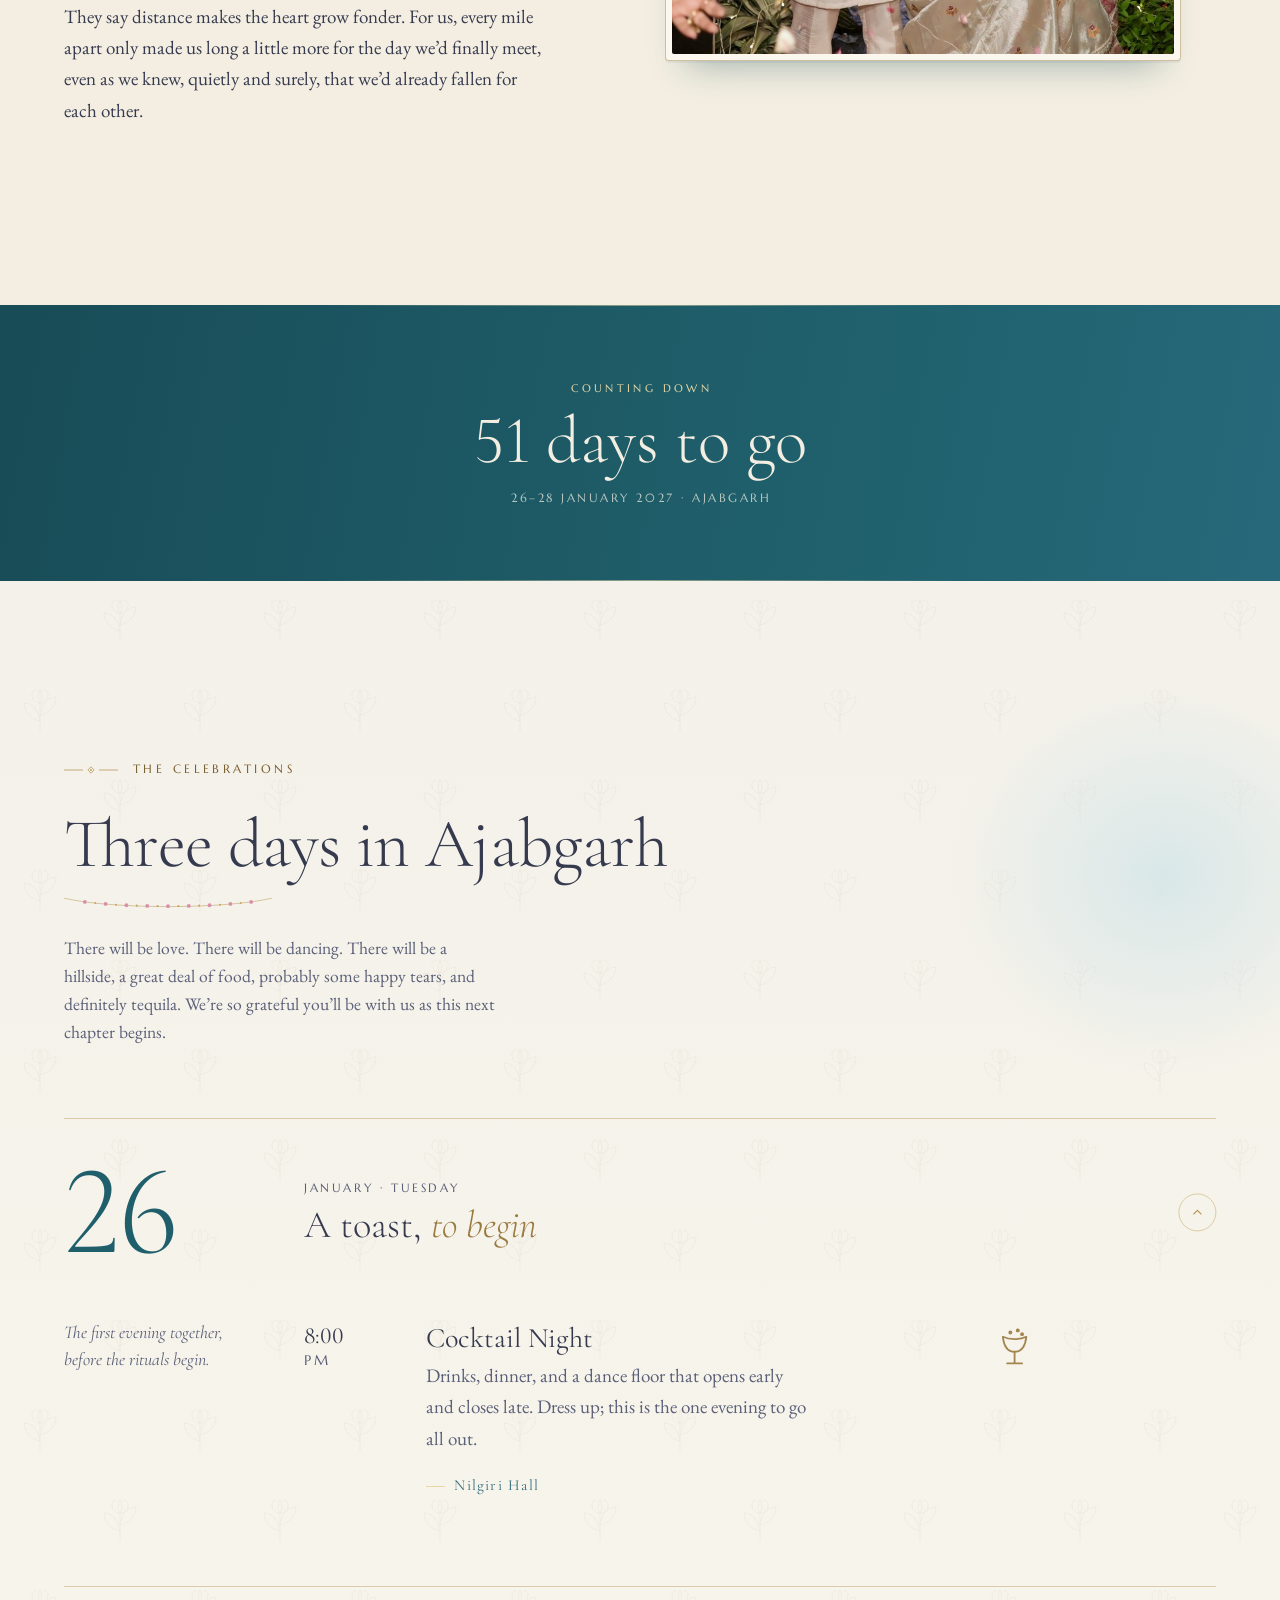
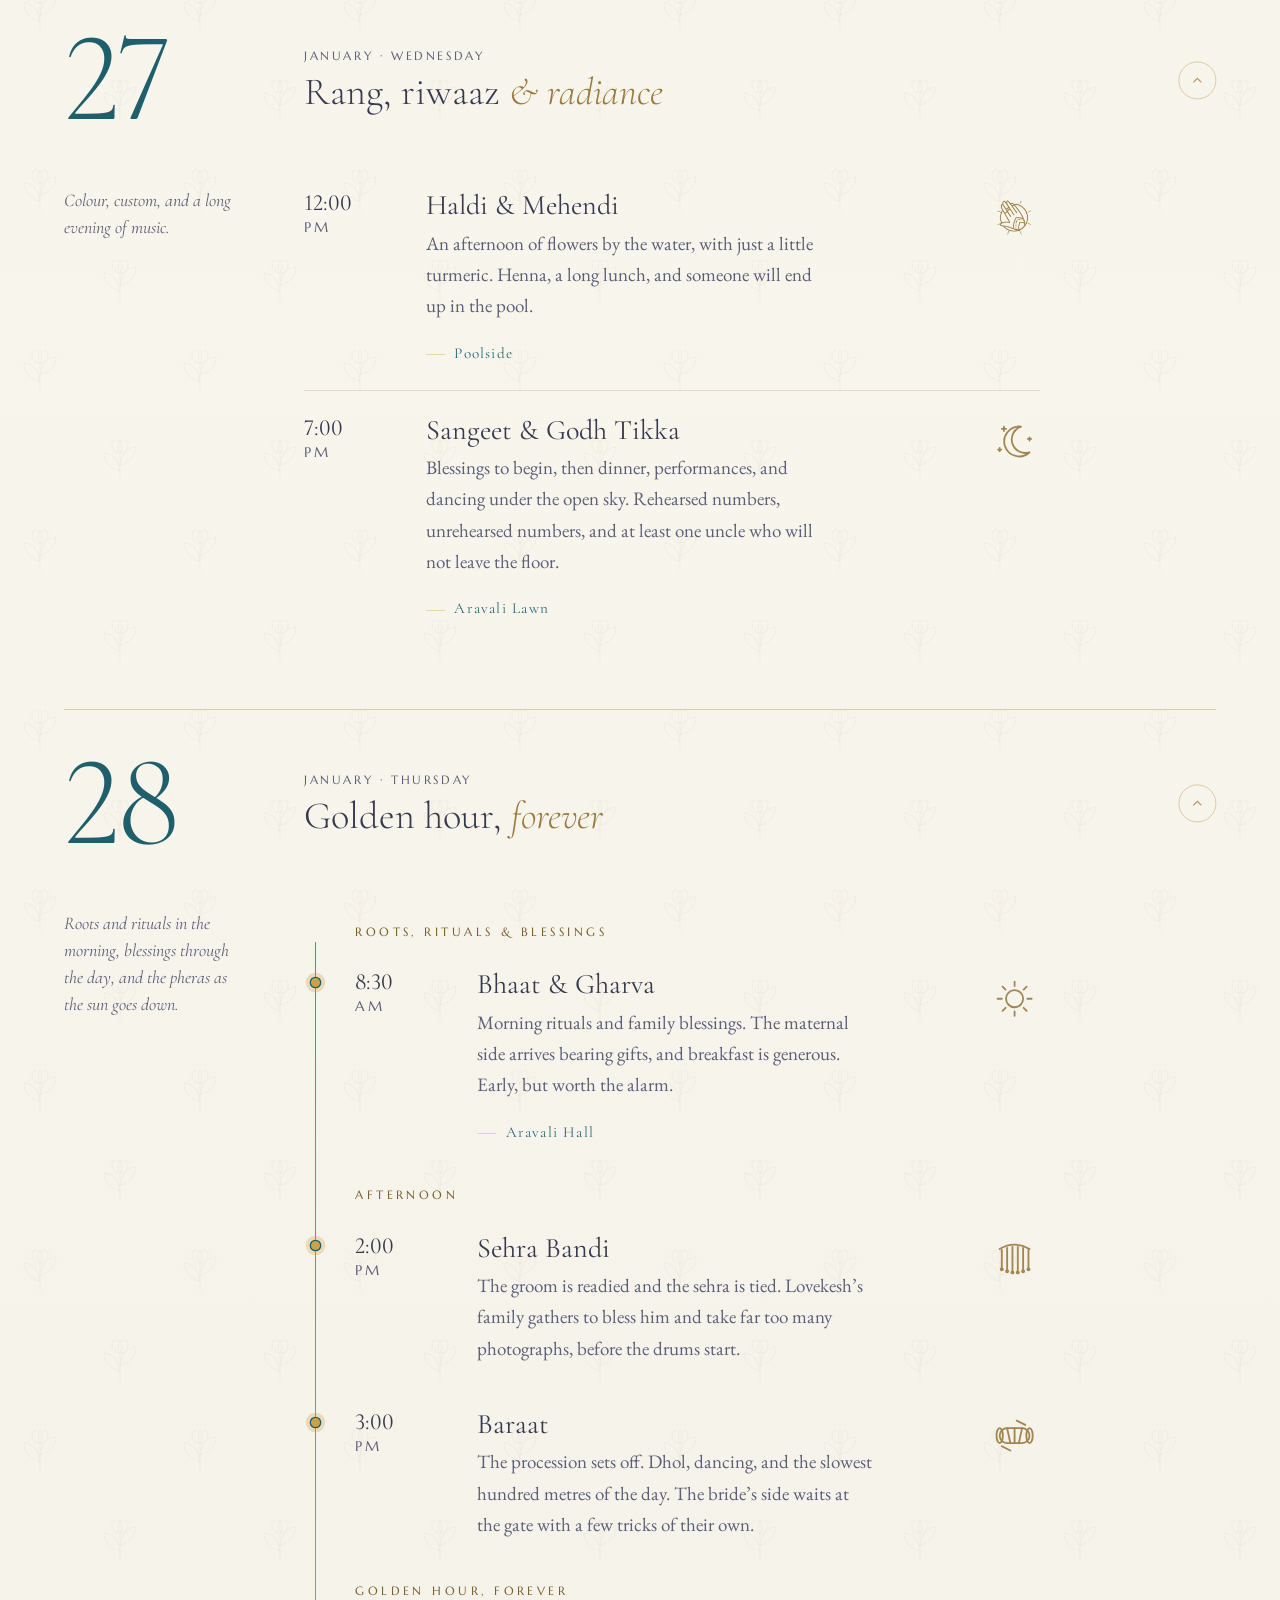
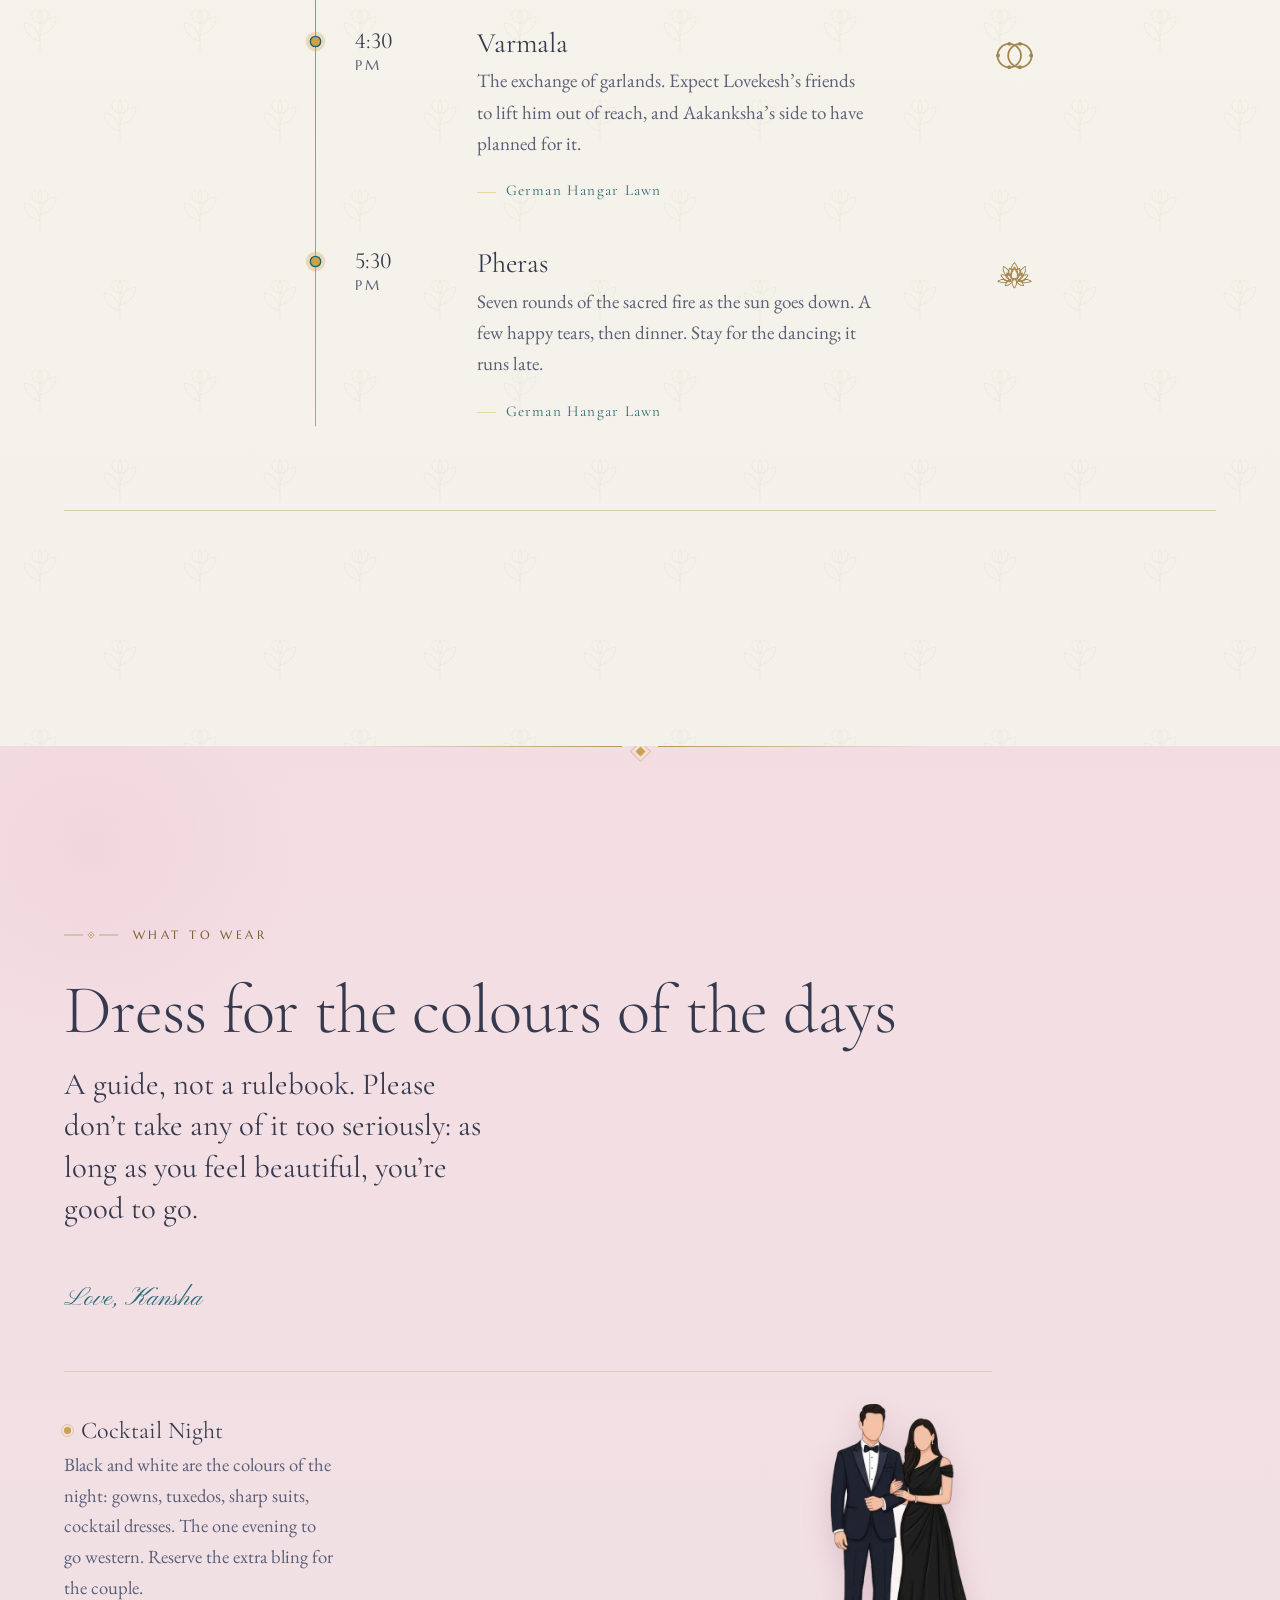
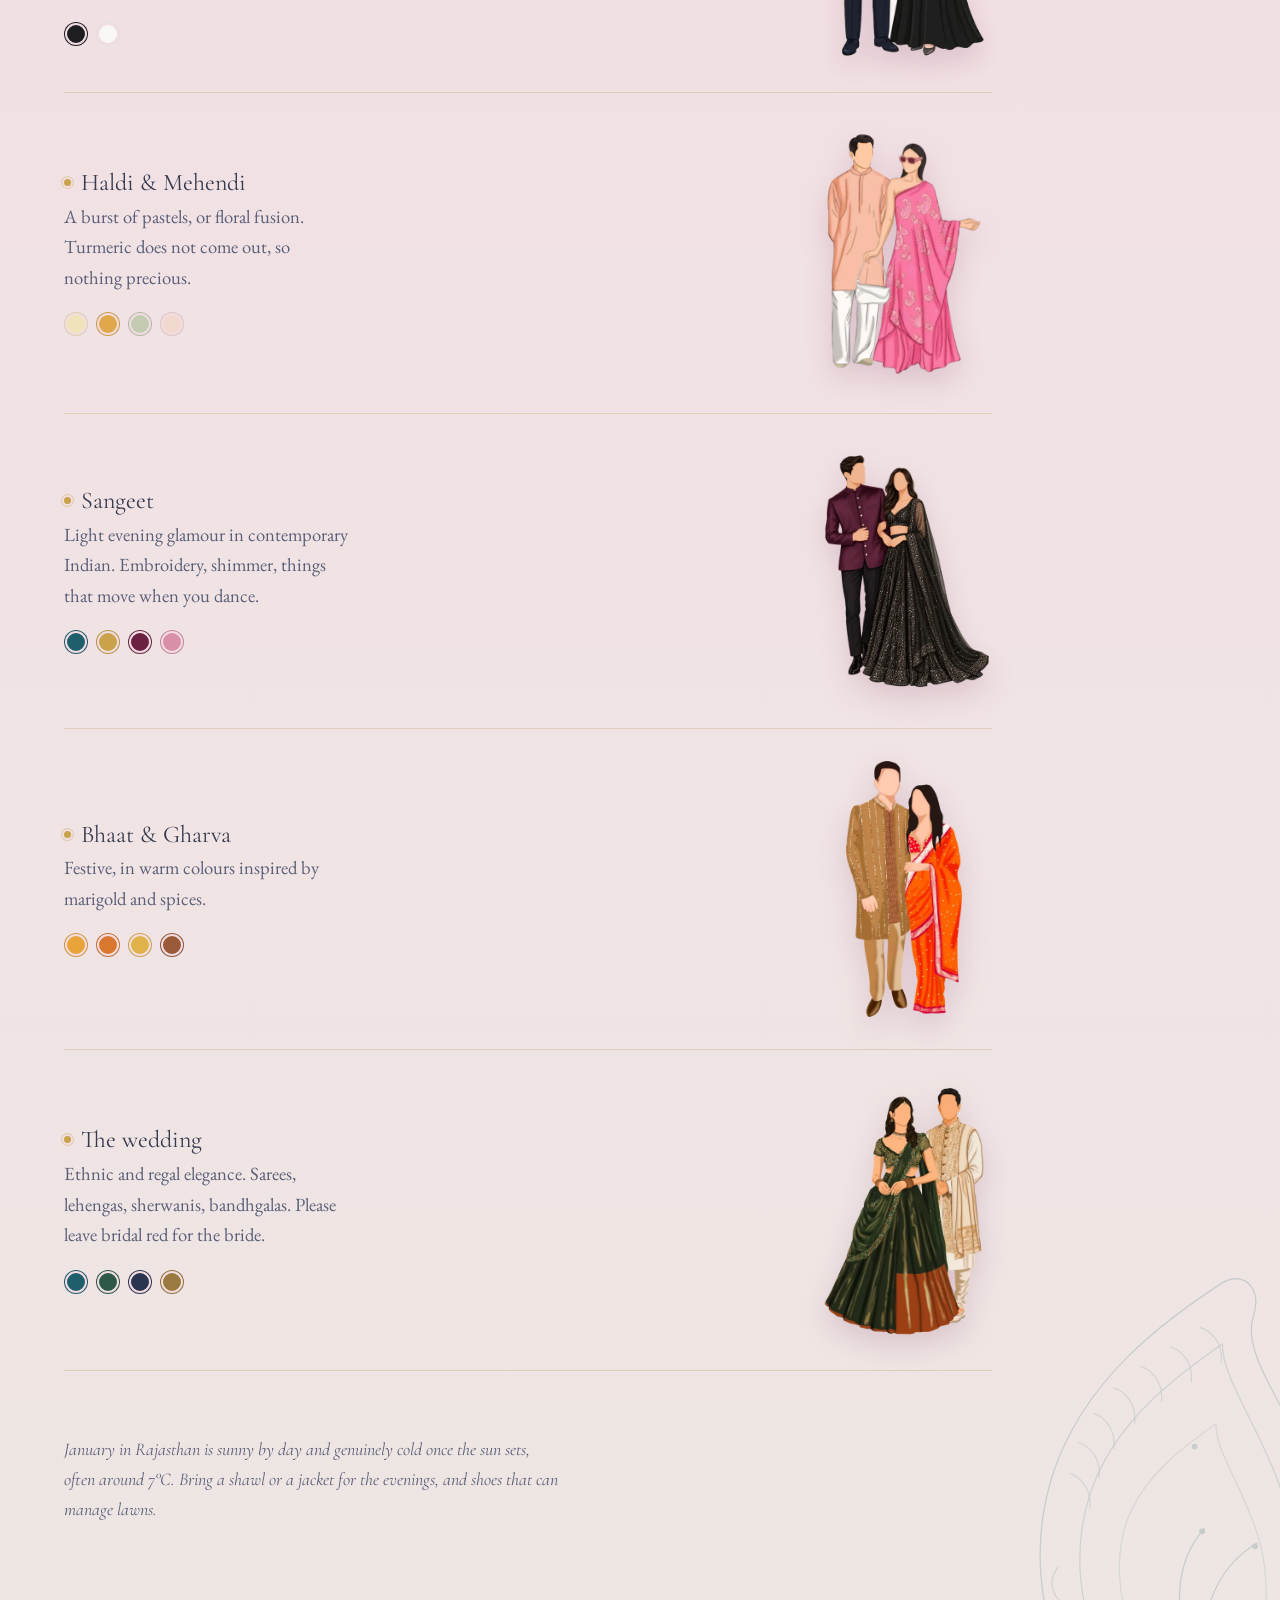
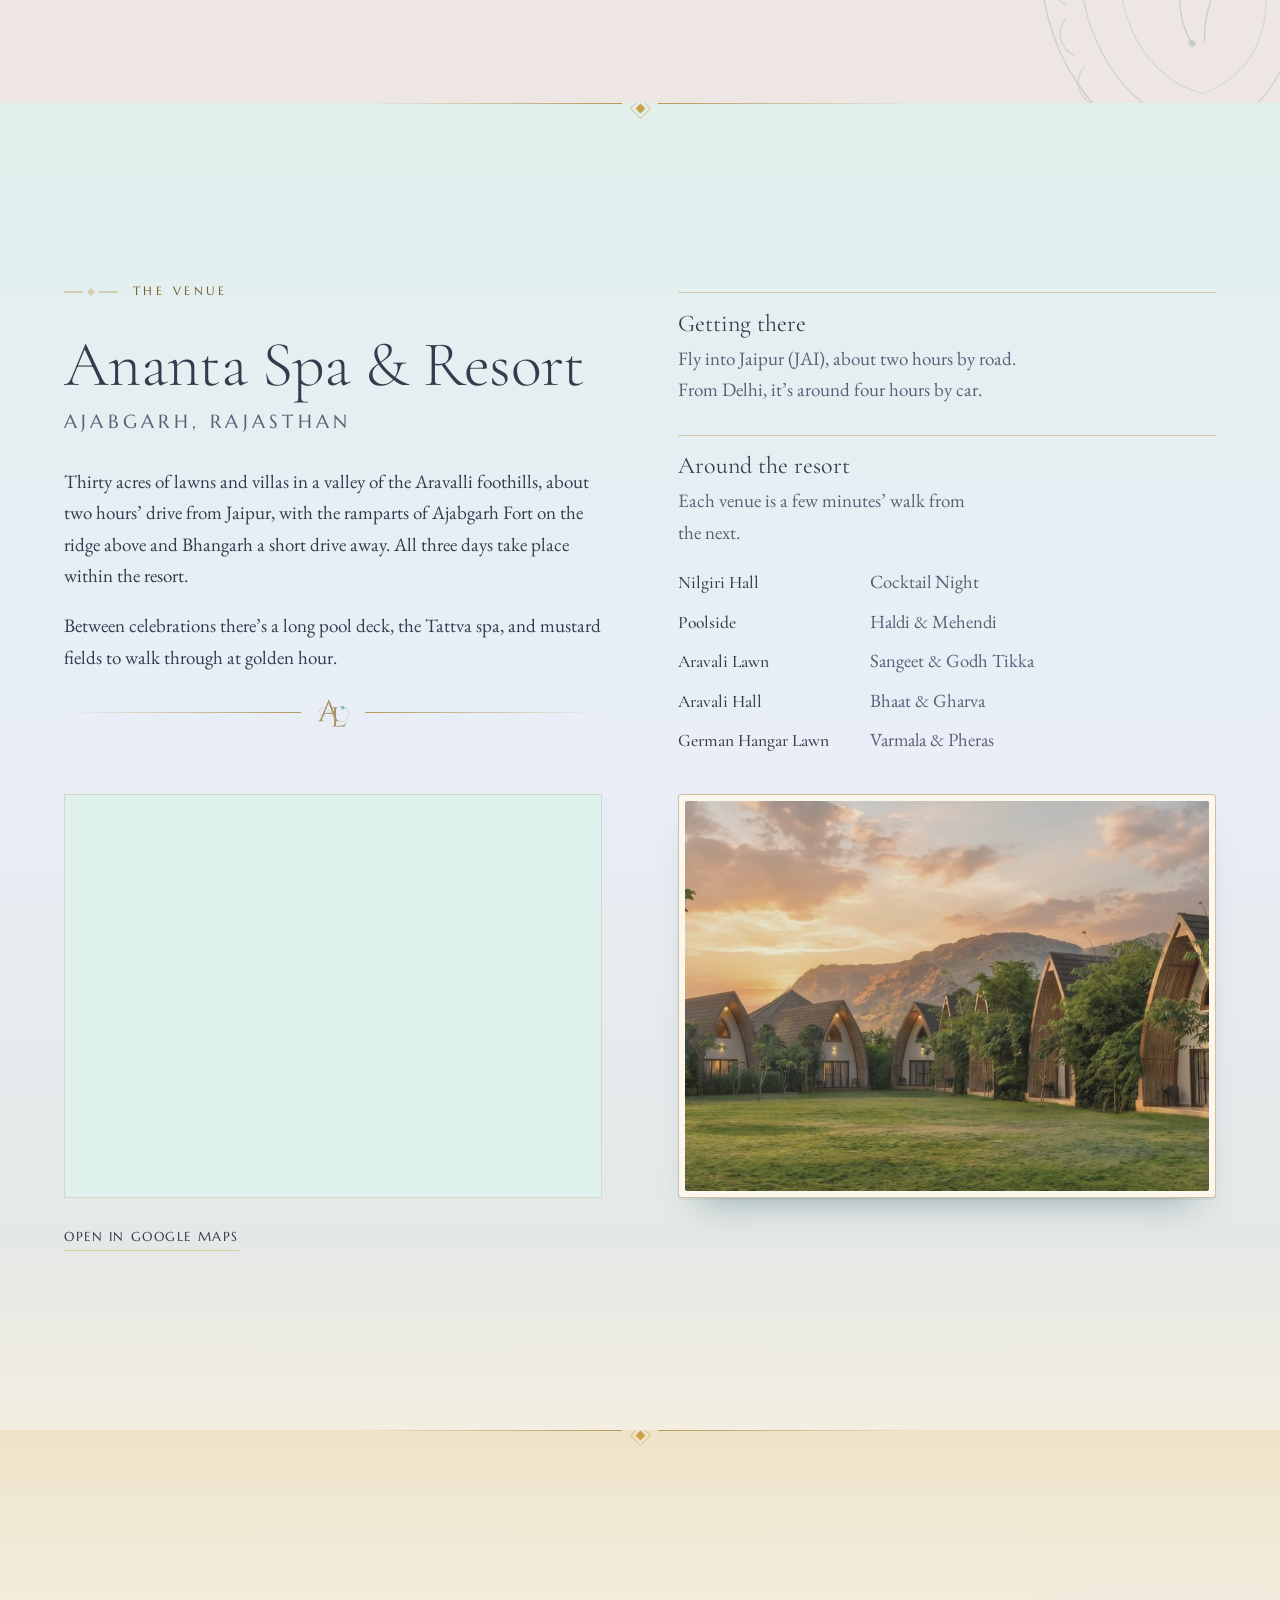
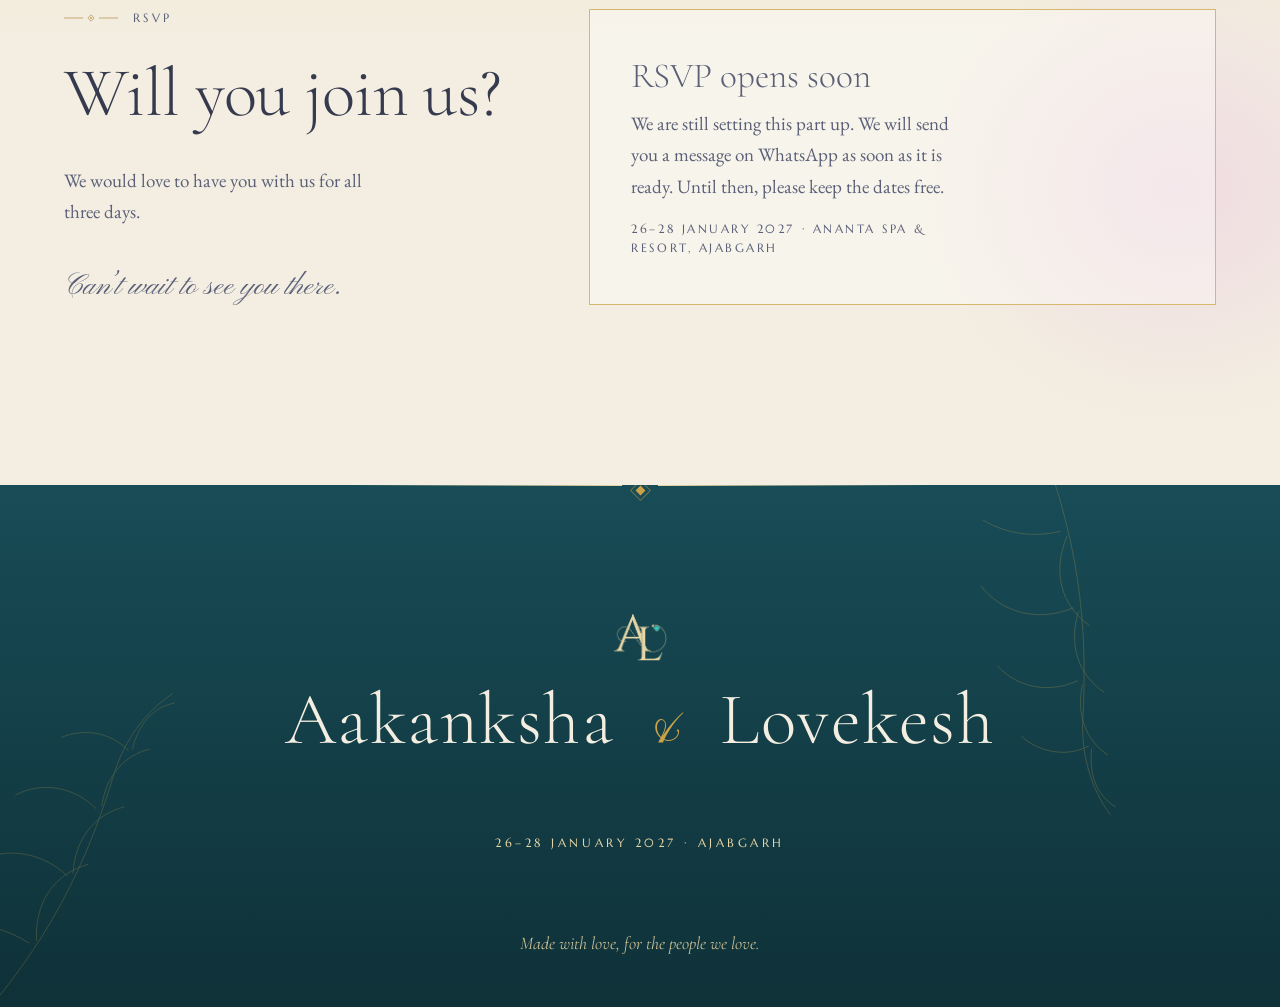
==== commit b18ca19e: "Cocktail wardrobe: 'Reserve the extra bling for the couple' Co-Authored-By: Claude Fable 5.1 <norepl" ====
--- a/index.html
+++ b/index.html
@@ -554,7 +554,7 @@
           <article class="wear__row reveal">
             <div class="wear__item">
               <h3>Cocktail Night</h3>
-              <p>Black and white are the colours of the night: gowns, tuxedos, sharp suits, cocktail dresses. The one evening to go western. Go easy on the bling, which is reserved for the bride.</p>
+              <p>Black and white are the colours of the night: gowns, tuxedos, sharp suits, cocktail dresses. The one evening to go western. Reserve the extra bling for the couple.</p>
               <div class="swatches" role="img" aria-label="Suggested colours: black, white">
                 <span style="background:#1d1d22"></span><span style="background:#faf8f4"></span>
               </div>
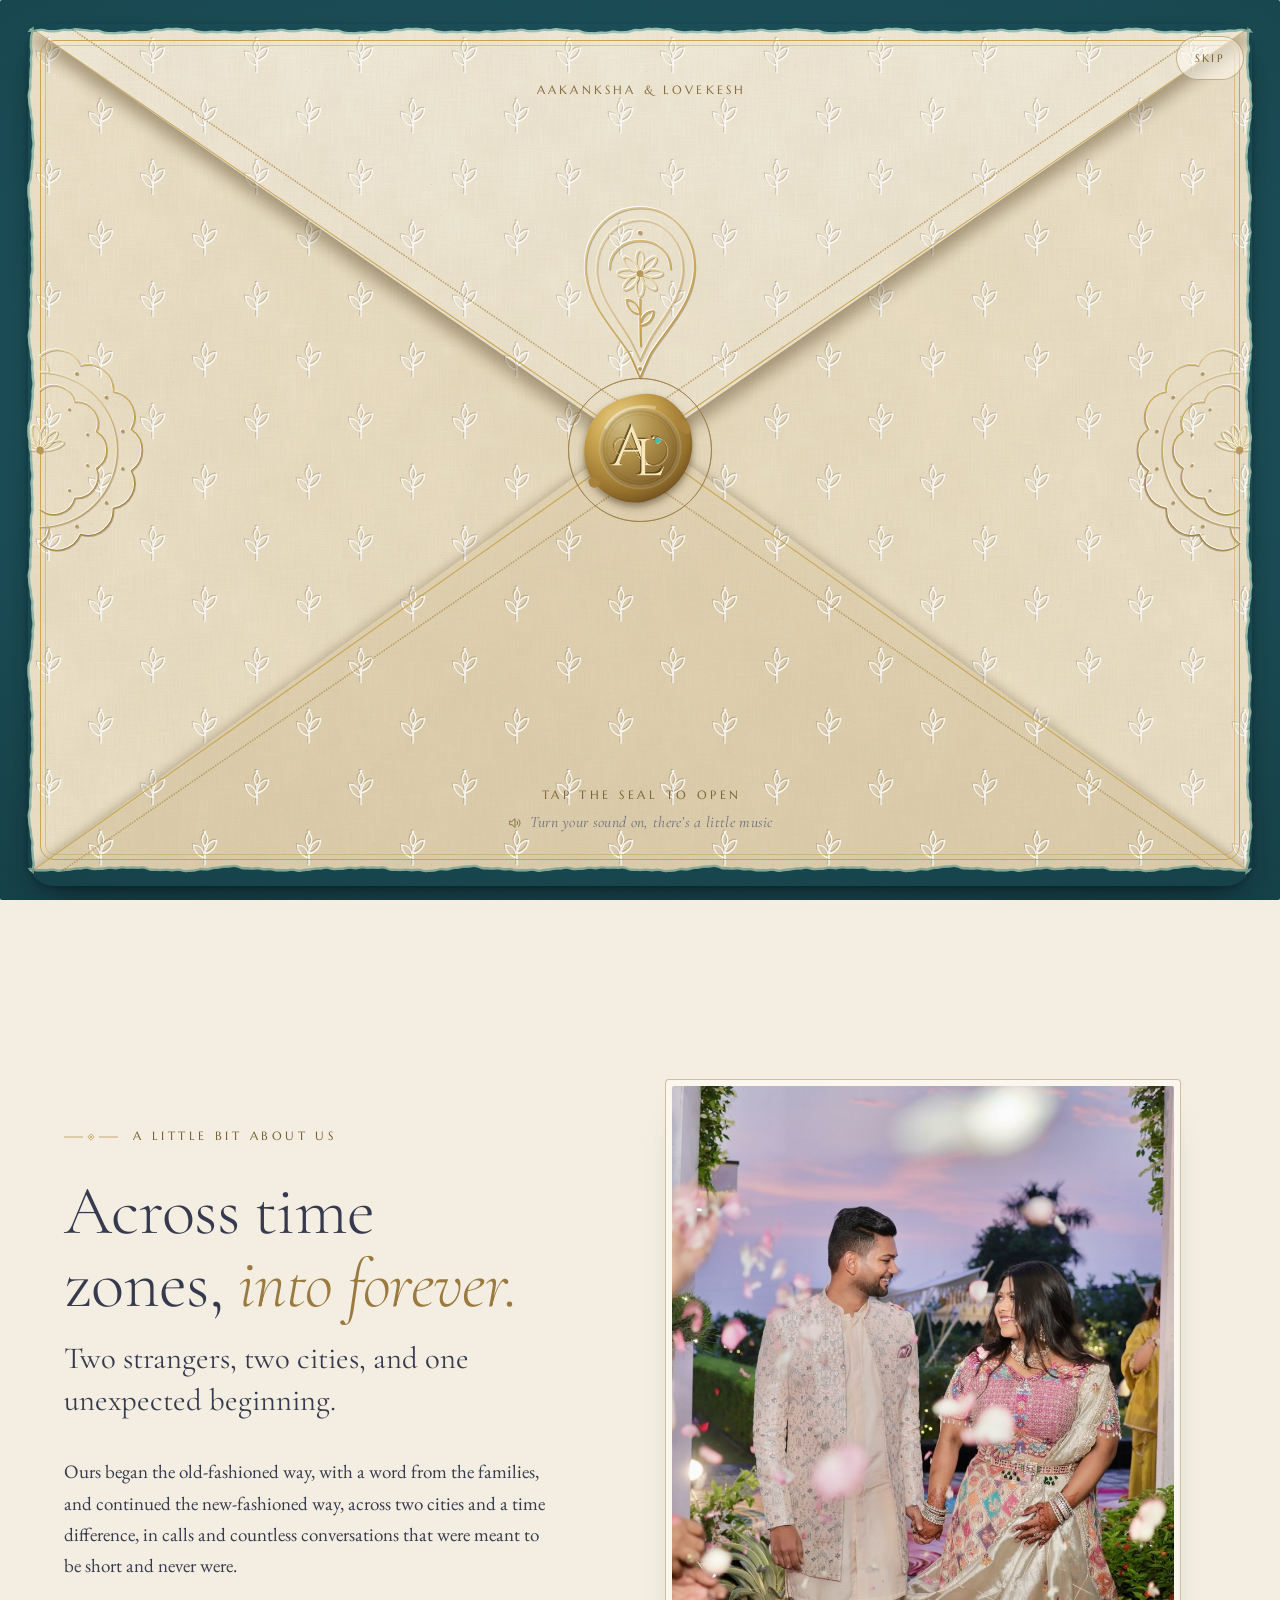
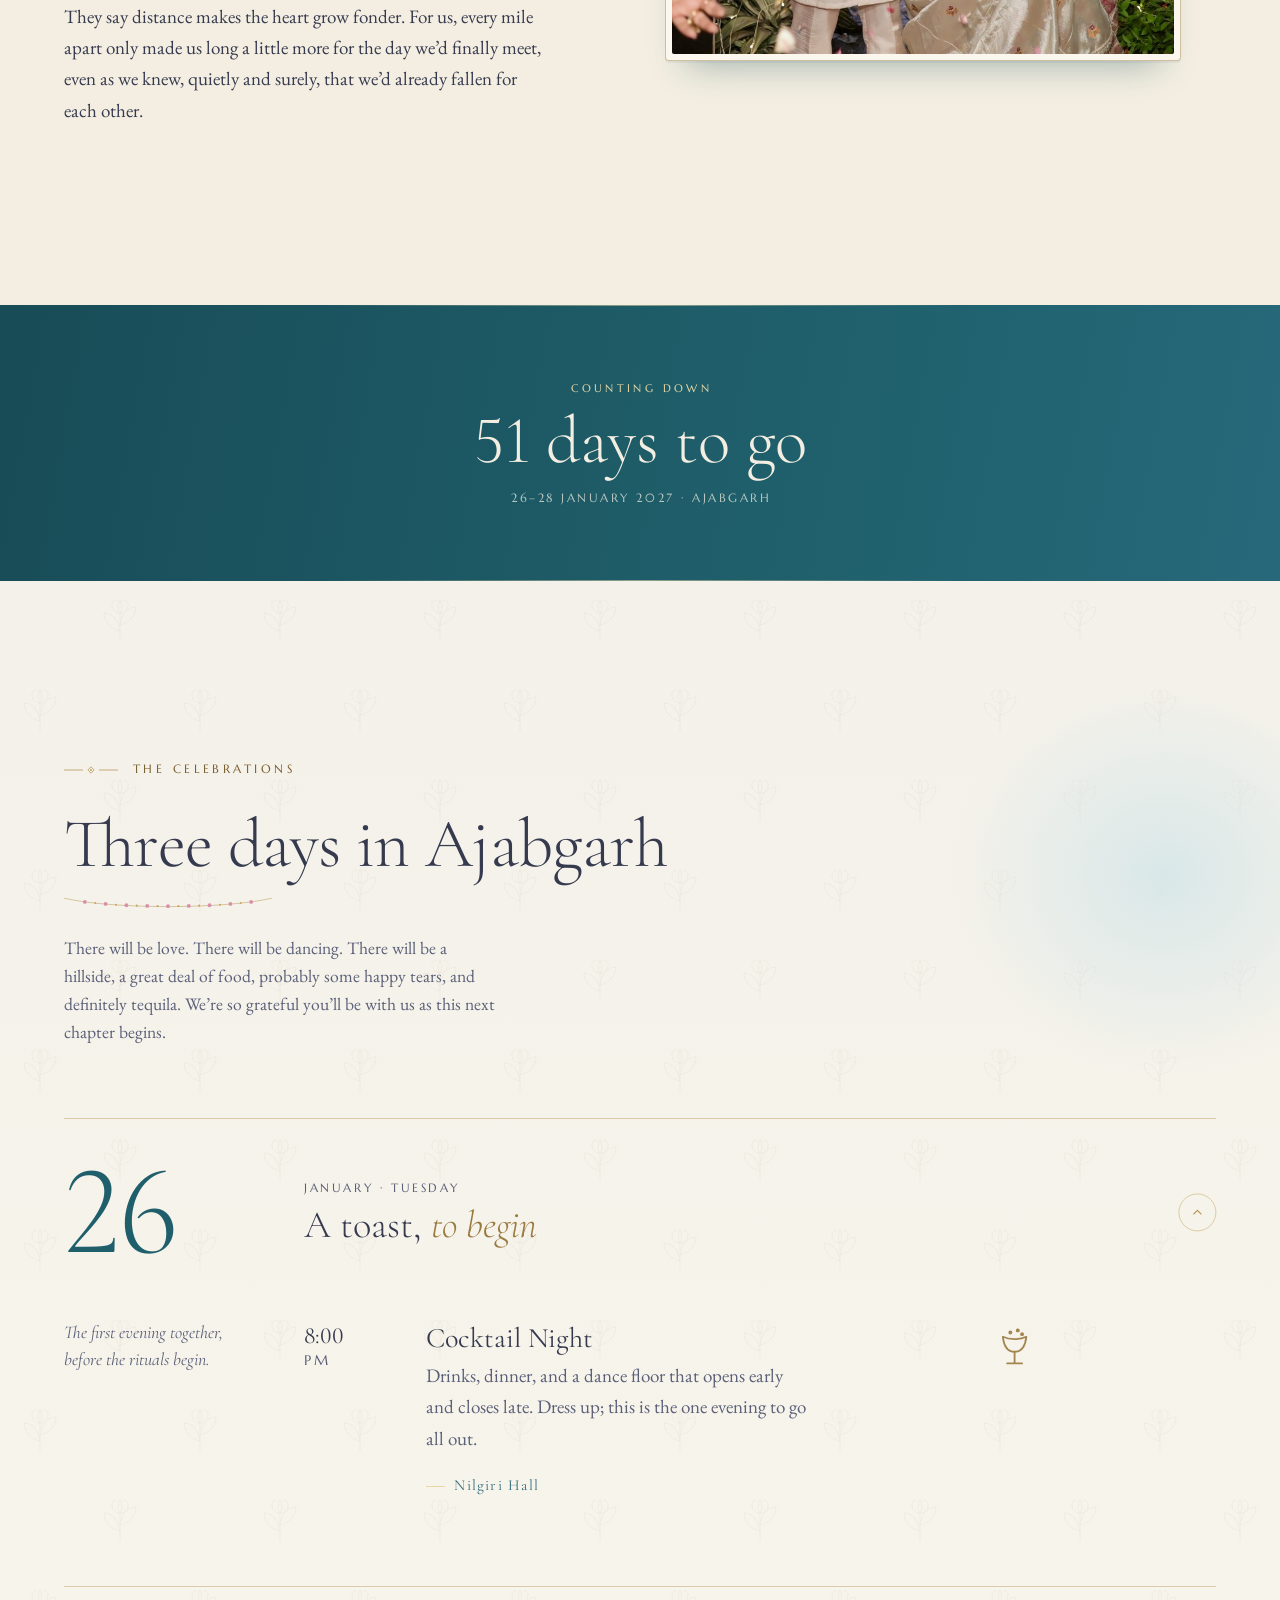
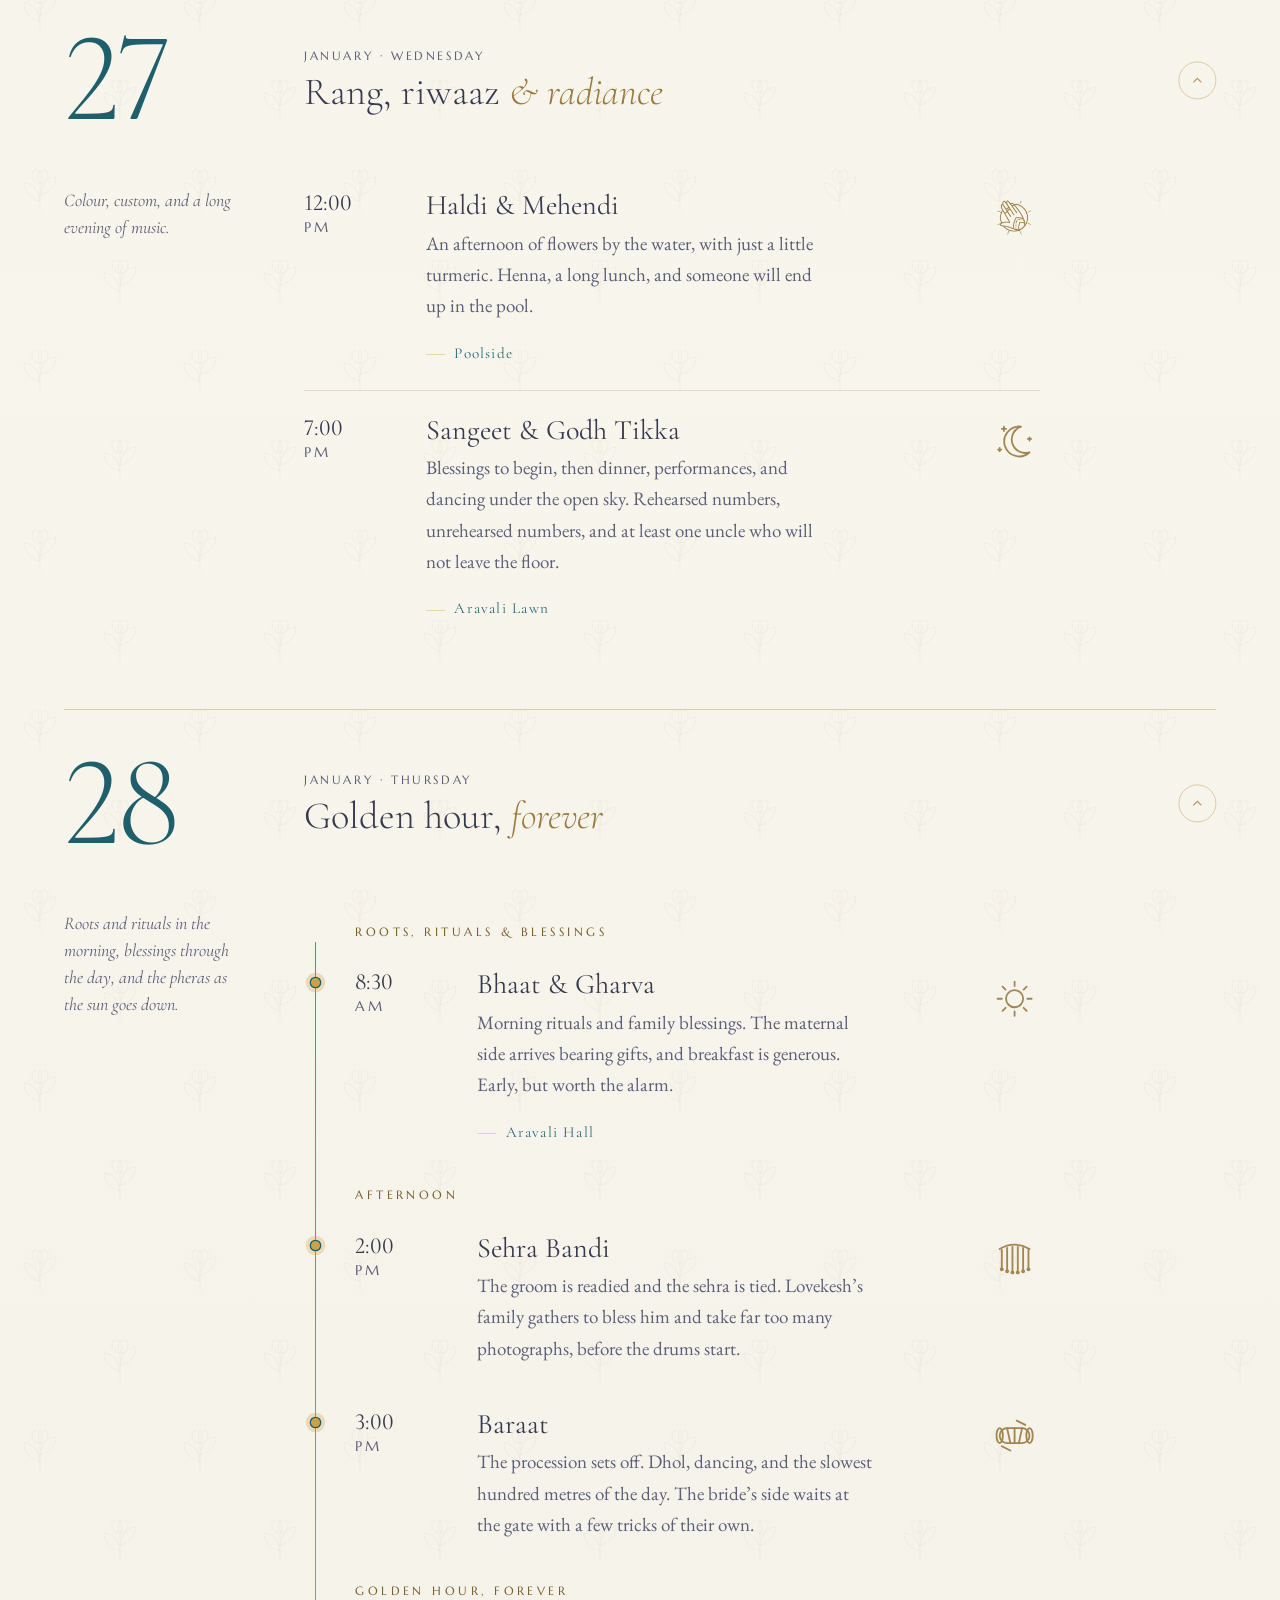
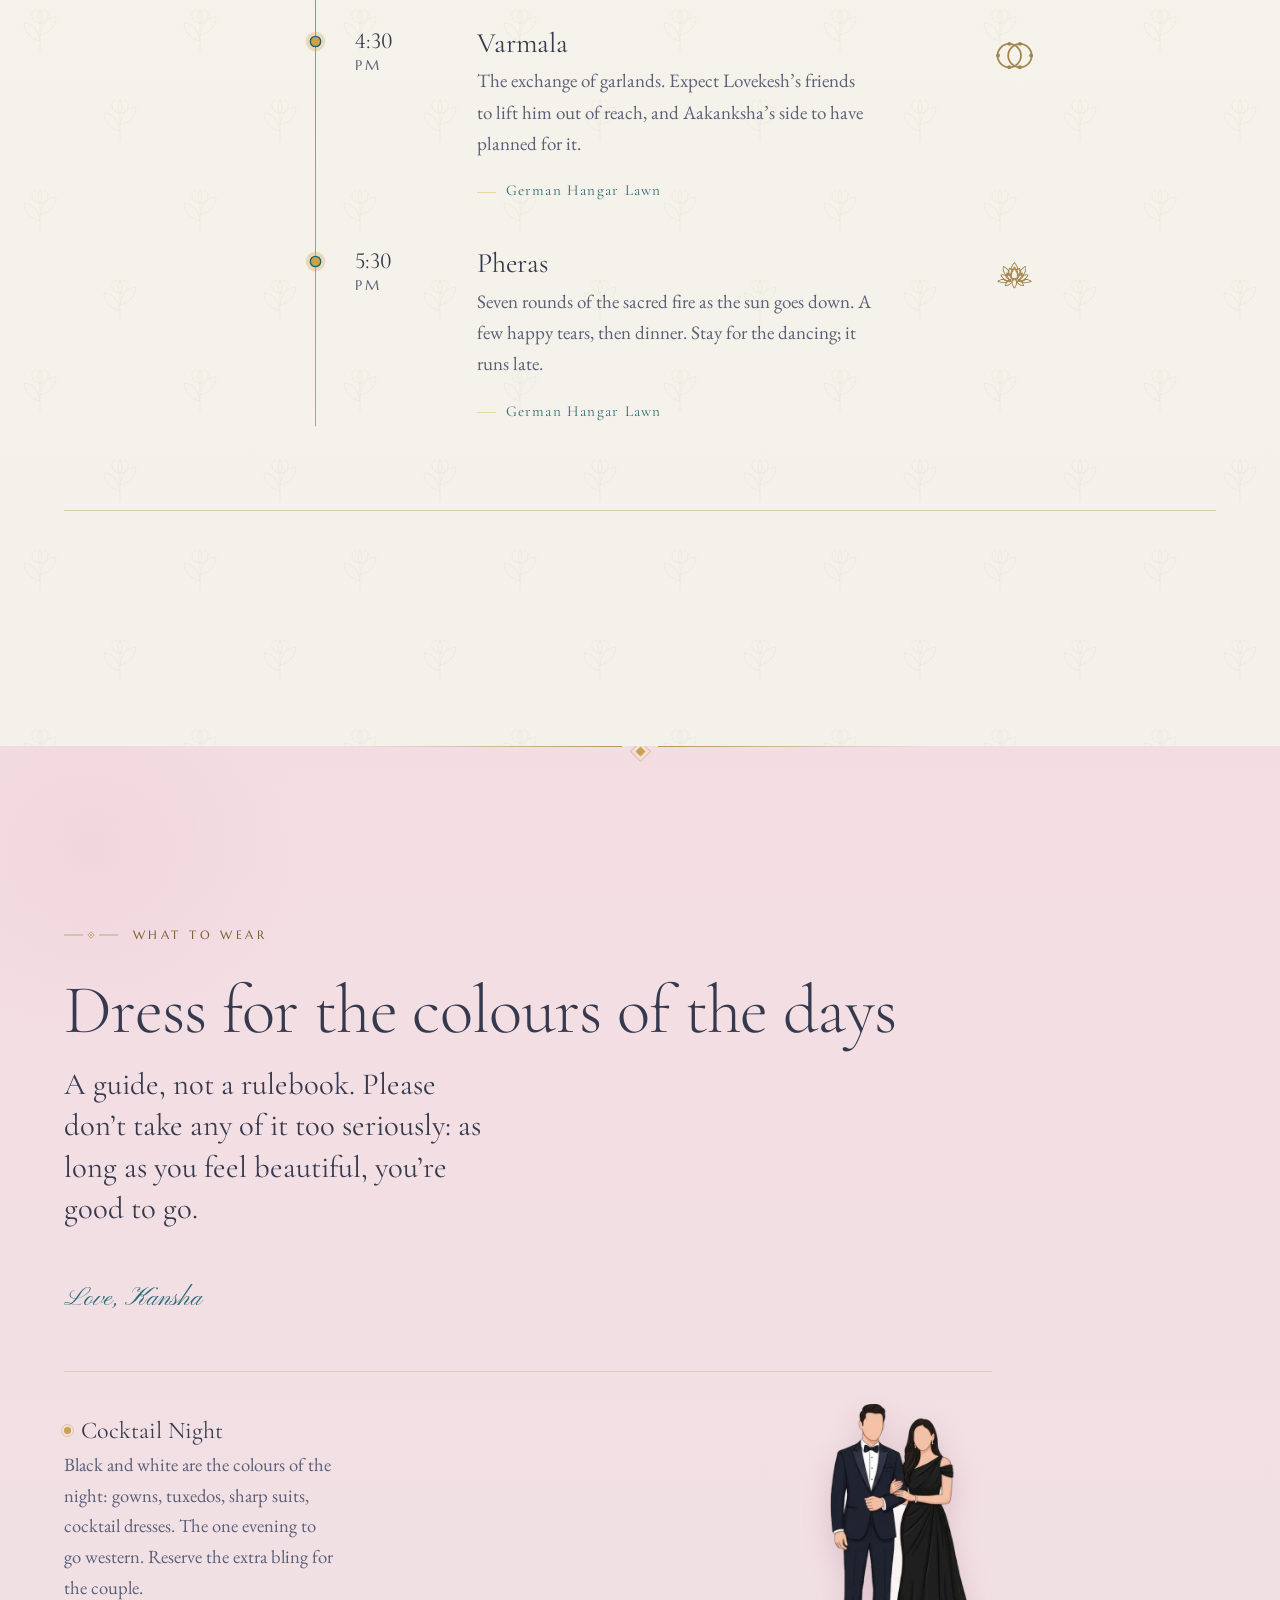
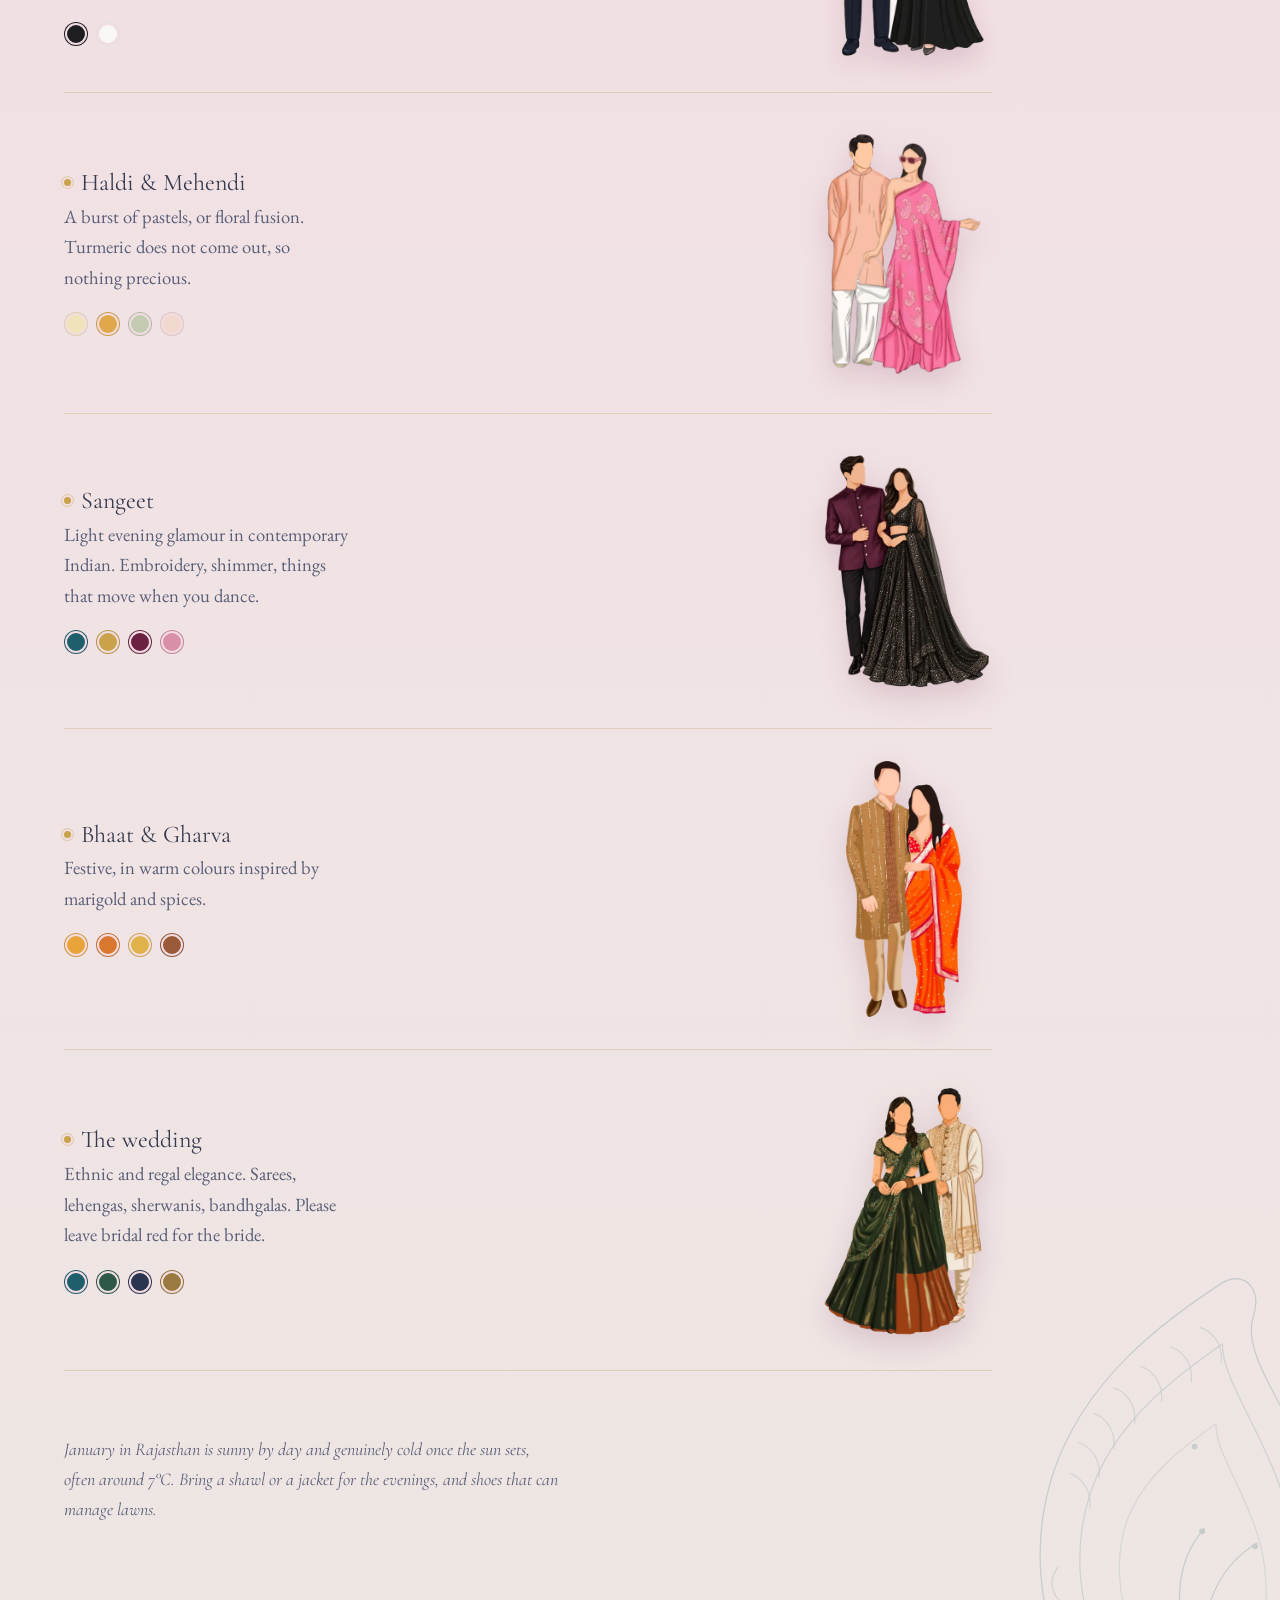
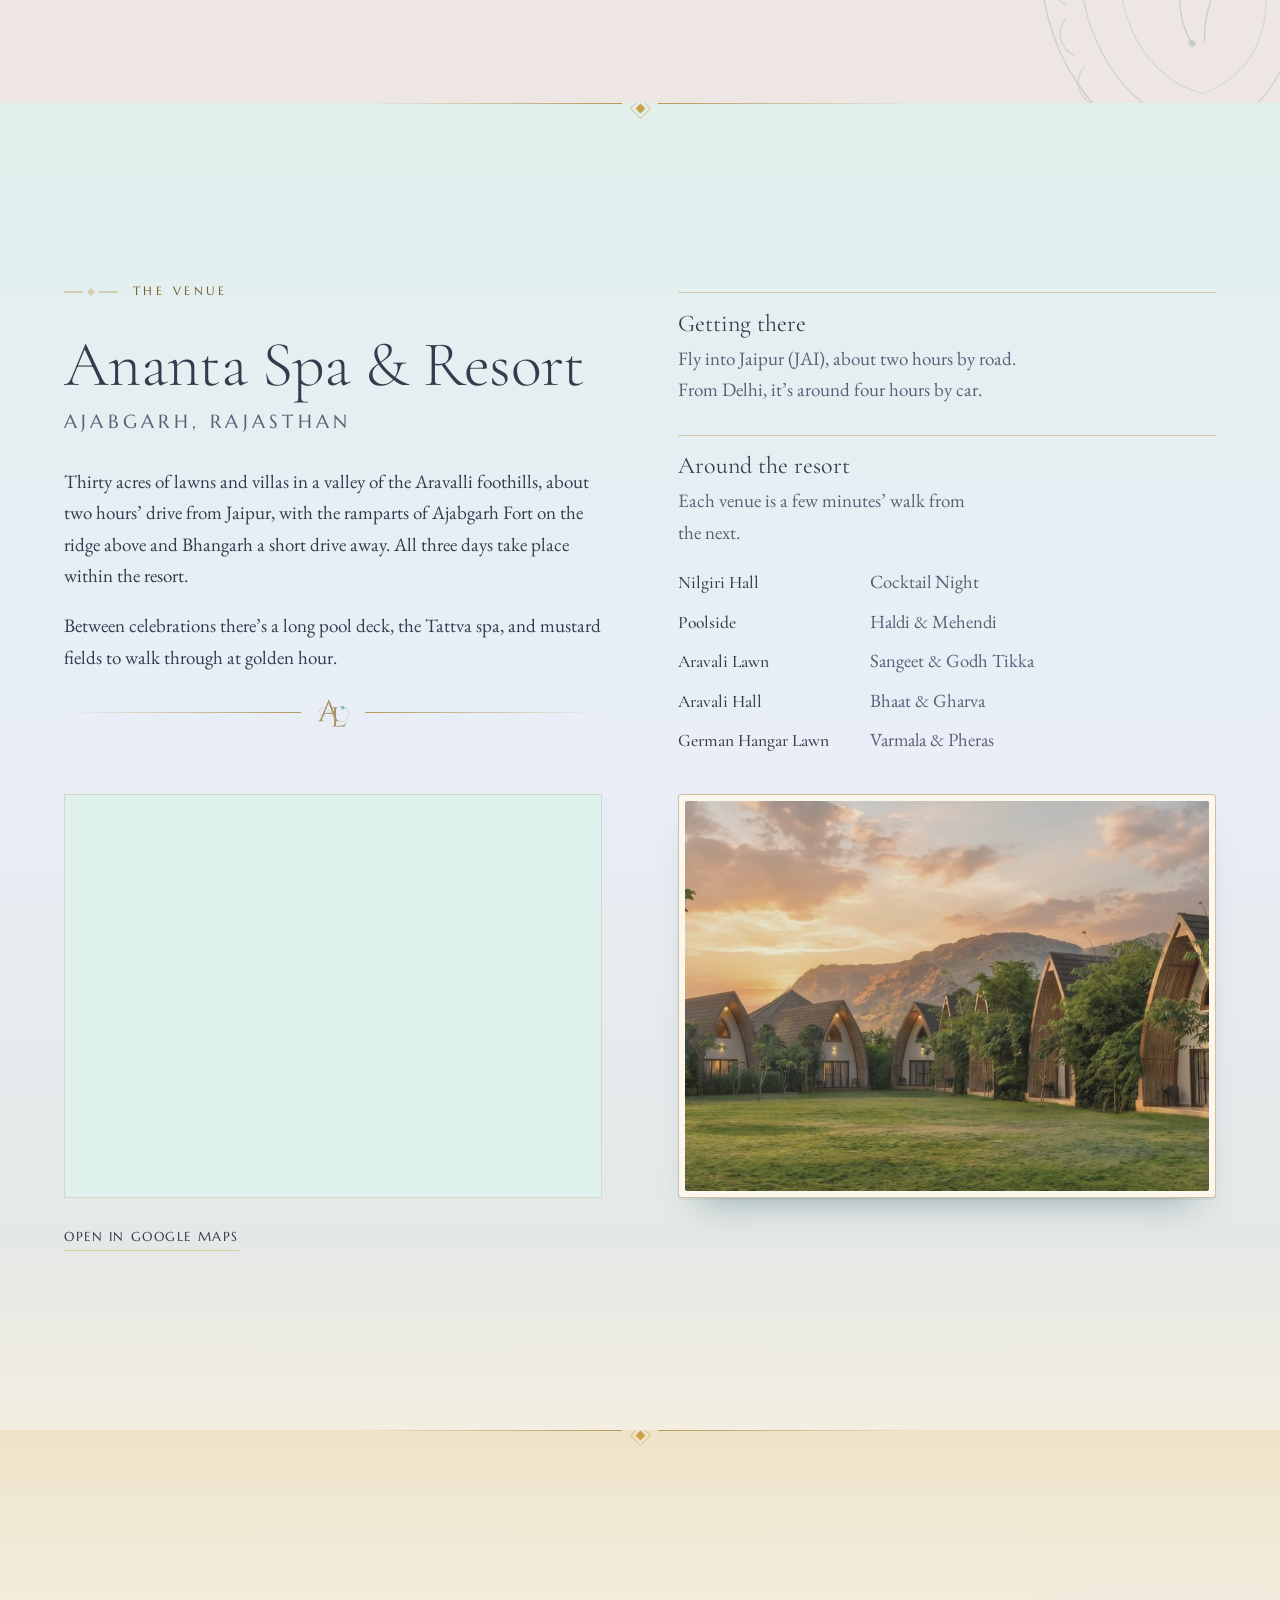
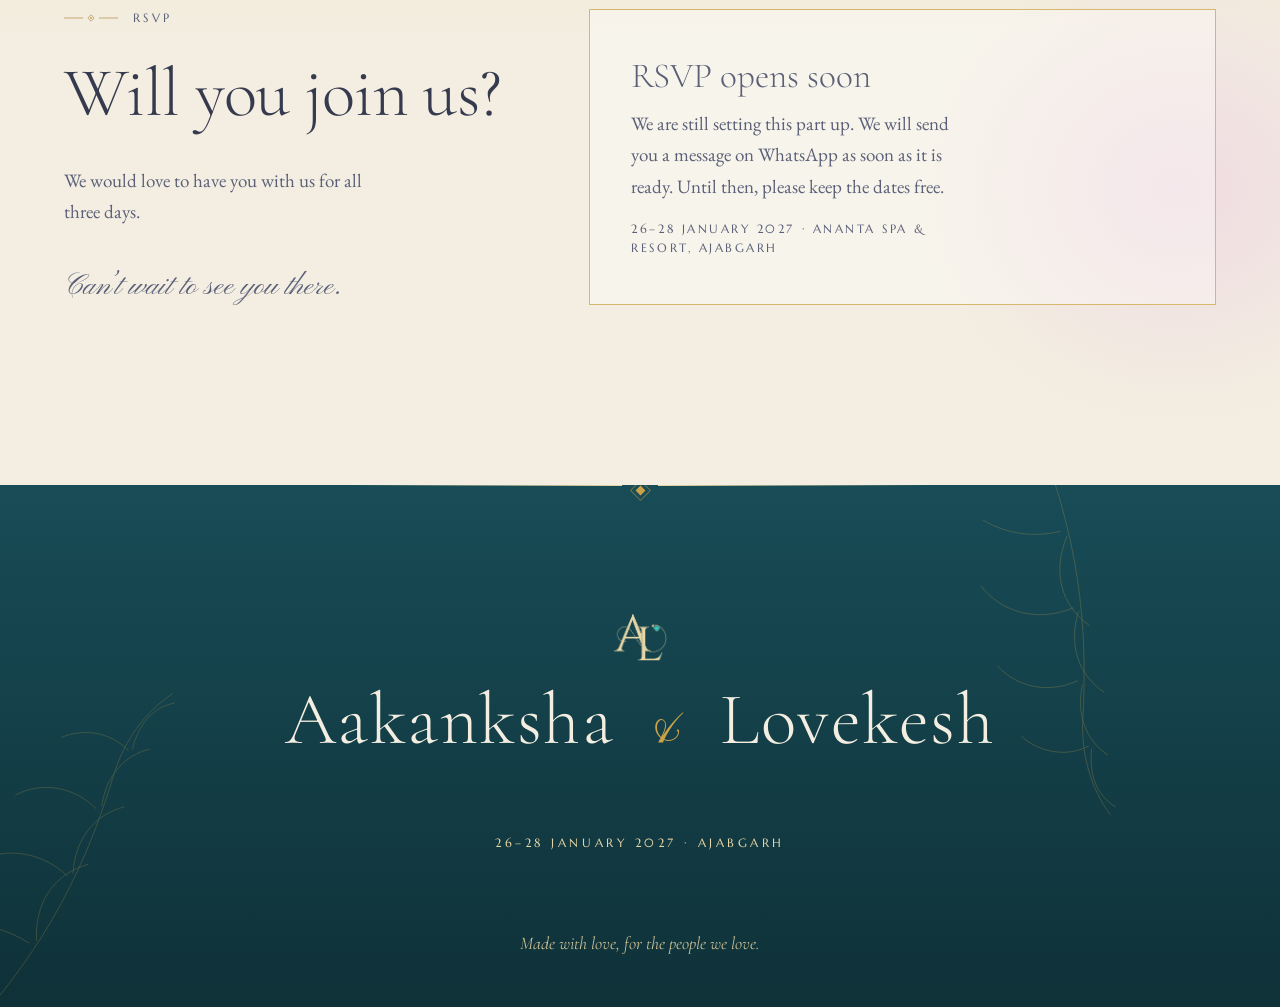
==== commit f1bd813c: "Venue map: Open in Google Maps uses the resort's share link; embed pinned to the resort's place entr" ====
--- a/index.html
+++ b/index.html
@@ -626,10 +626,10 @@
 
         <div class="venue__mapcol">
           <div class="venue__map reveal">
-            <iframe title="Map of Ananta Spa & Resort, Ajabgarh" loading="lazy" referrerpolicy="no-referrer-when-downgrade" src="https://www.google.com/maps?q=Ananta+Spa+%26+Resort+Ajabgarh+Rajasthan&z=11&output=embed"></iframe>
+            <iframe title="Map of Ananta Spa & Resort, Ajabgarh" loading="lazy" referrerpolicy="no-referrer-when-downgrade" src="https://www.google.com/maps?cid=592947901018298567&z=11&output=embed"></iframe>
           </div>
           <div class="venue__actions">
-            <a class="link-quiet" href="https://www.google.com/maps/search/?api=1&query=Ananta+Spa+%26+Resort+Ajabgarh+Rajasthan" target="_blank" rel="noopener">Open in Google Maps<span class="sr-only"> (opens in a new tab)</span></a>
+            <a class="link-quiet" href="https://maps.app.goo.gl/nGKpjYqgUkTomwsH8?g_st=ic" target="_blank" rel="noopener">Open in Google Maps<span class="sr-only"> (opens in a new tab)</span></a>
           </div>
         </div>
 
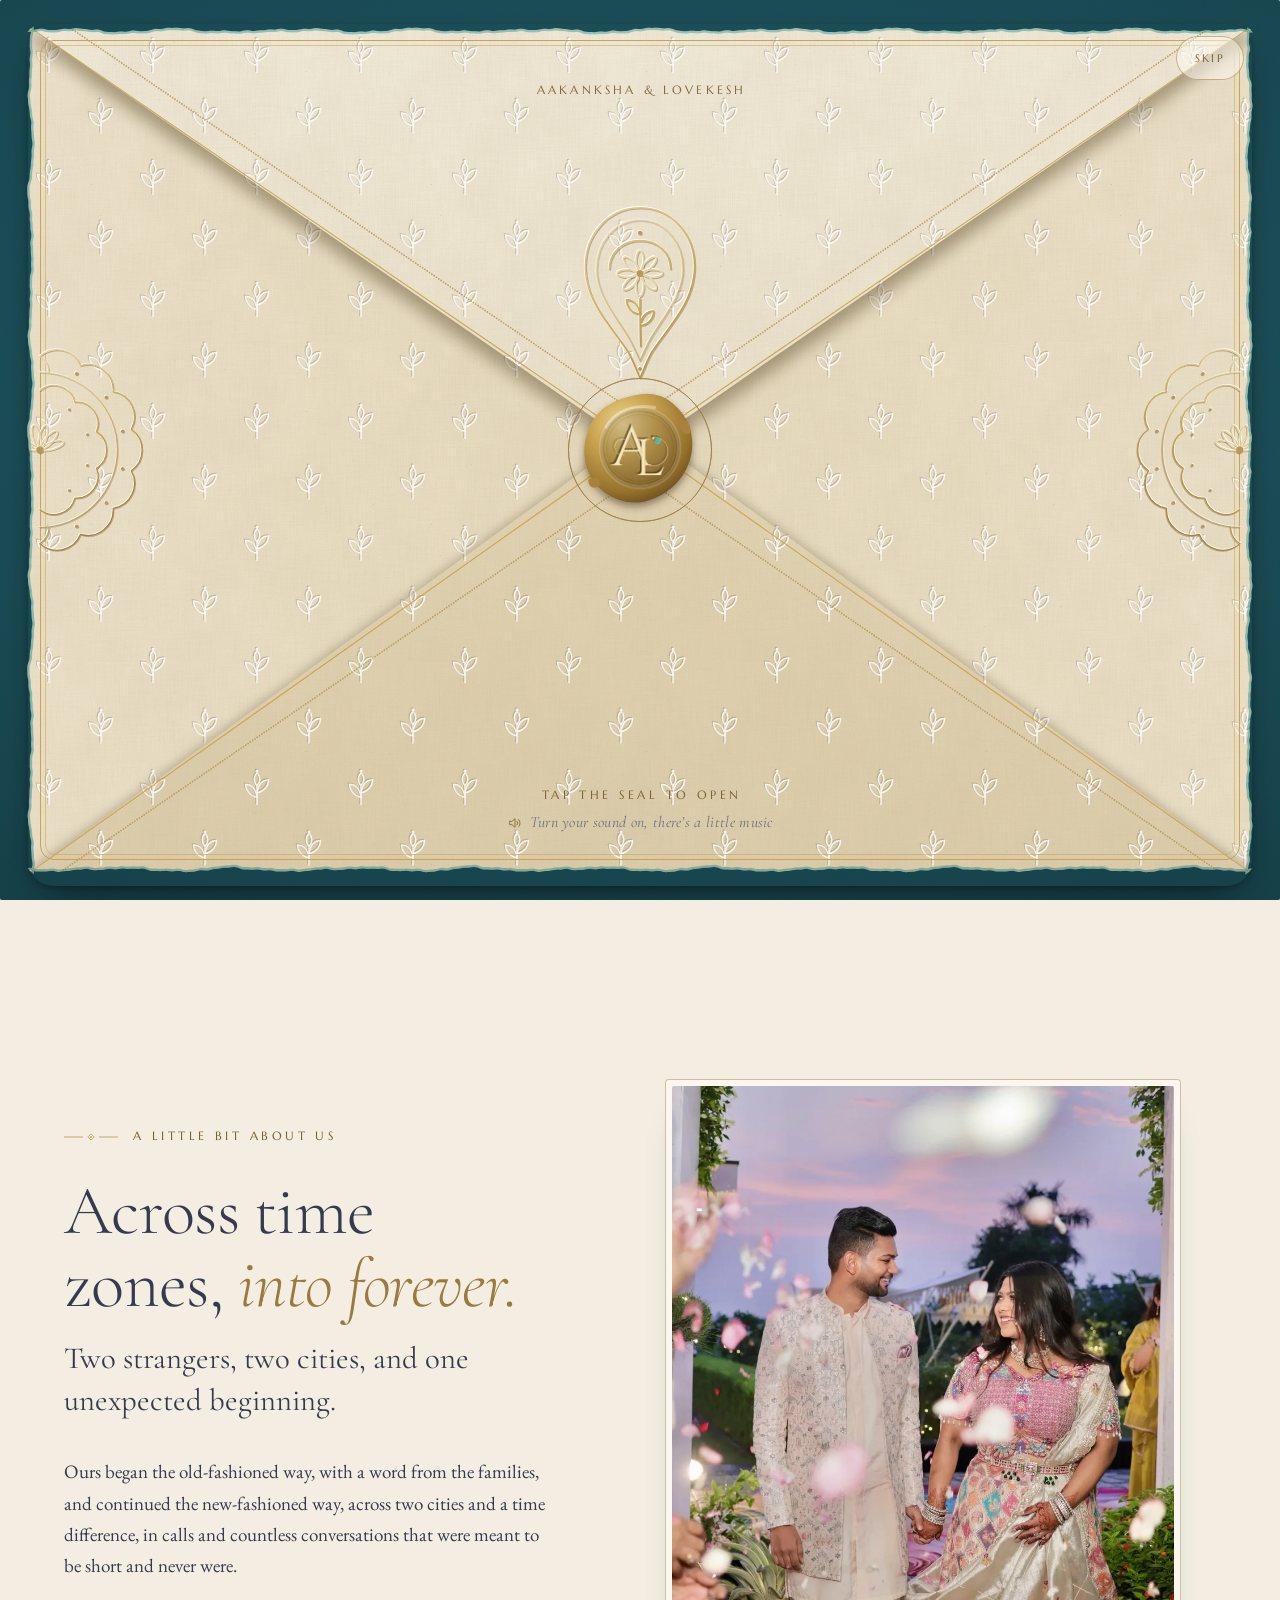
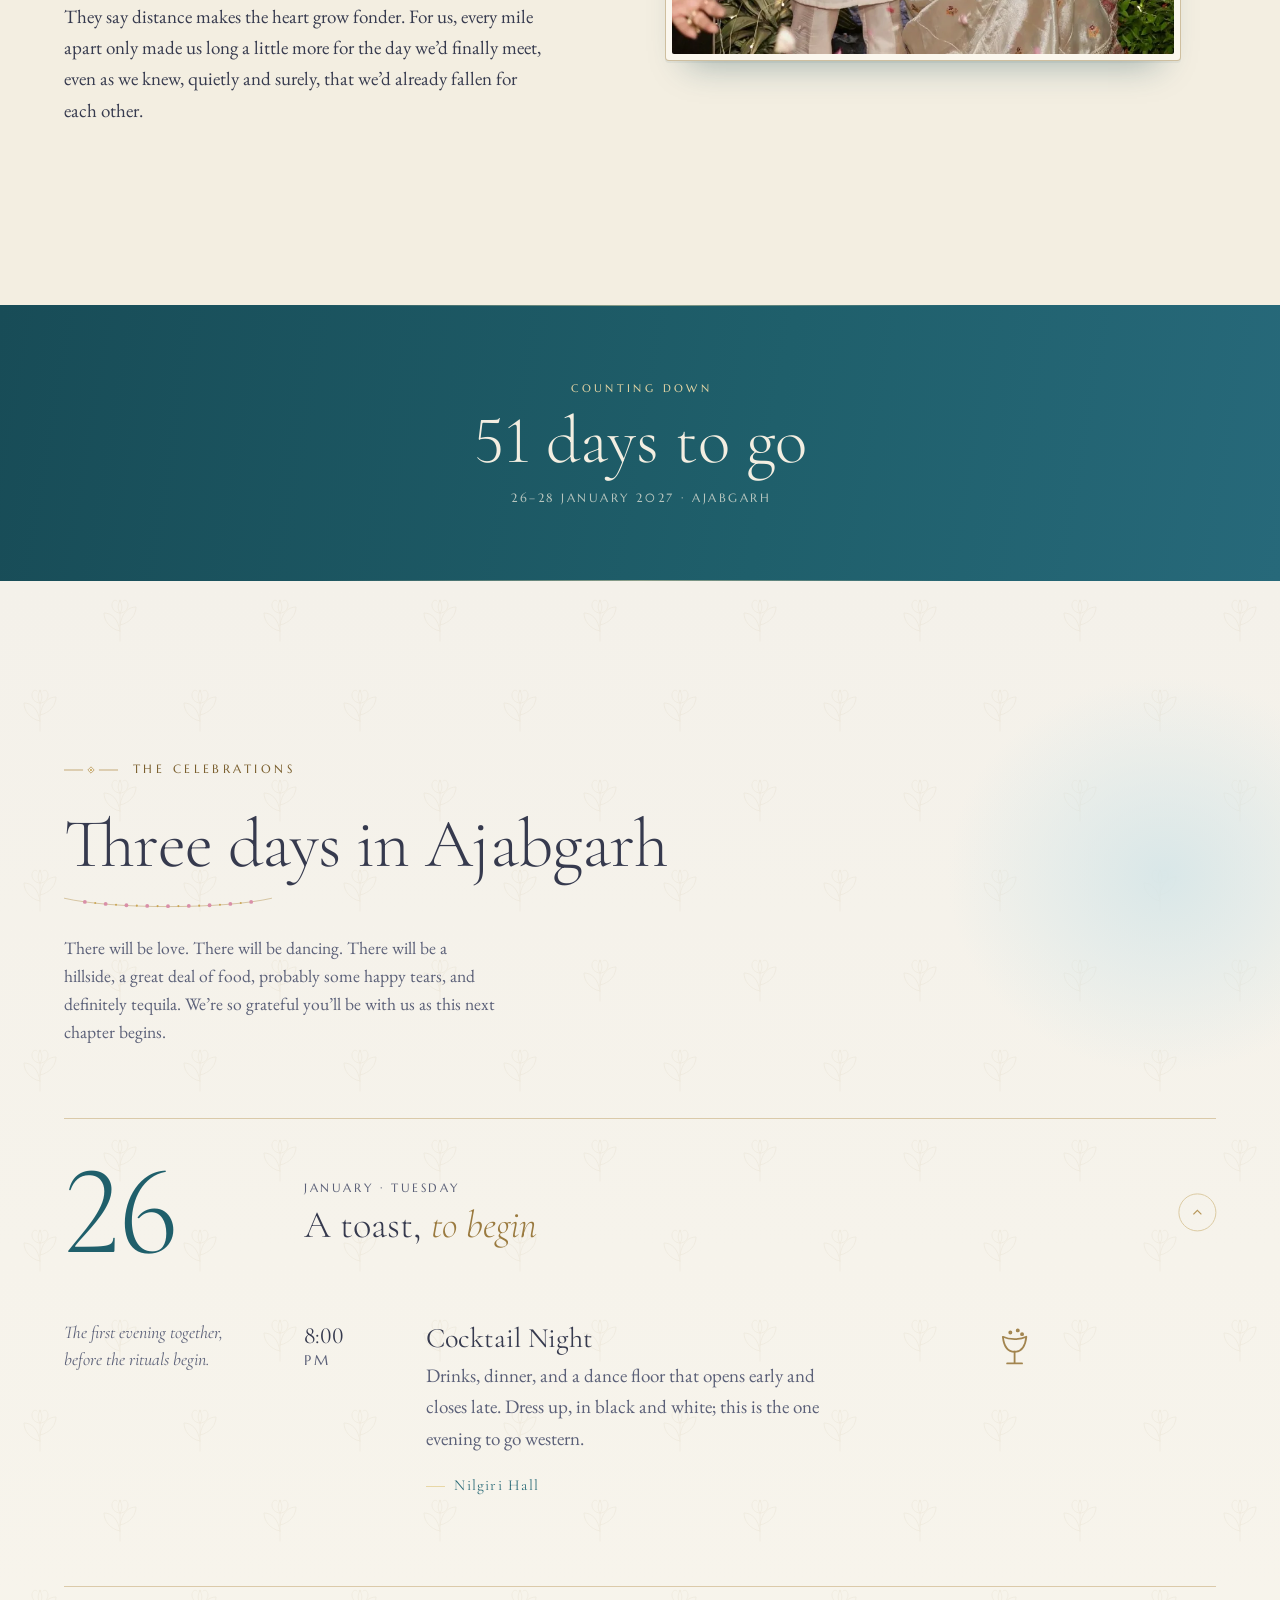
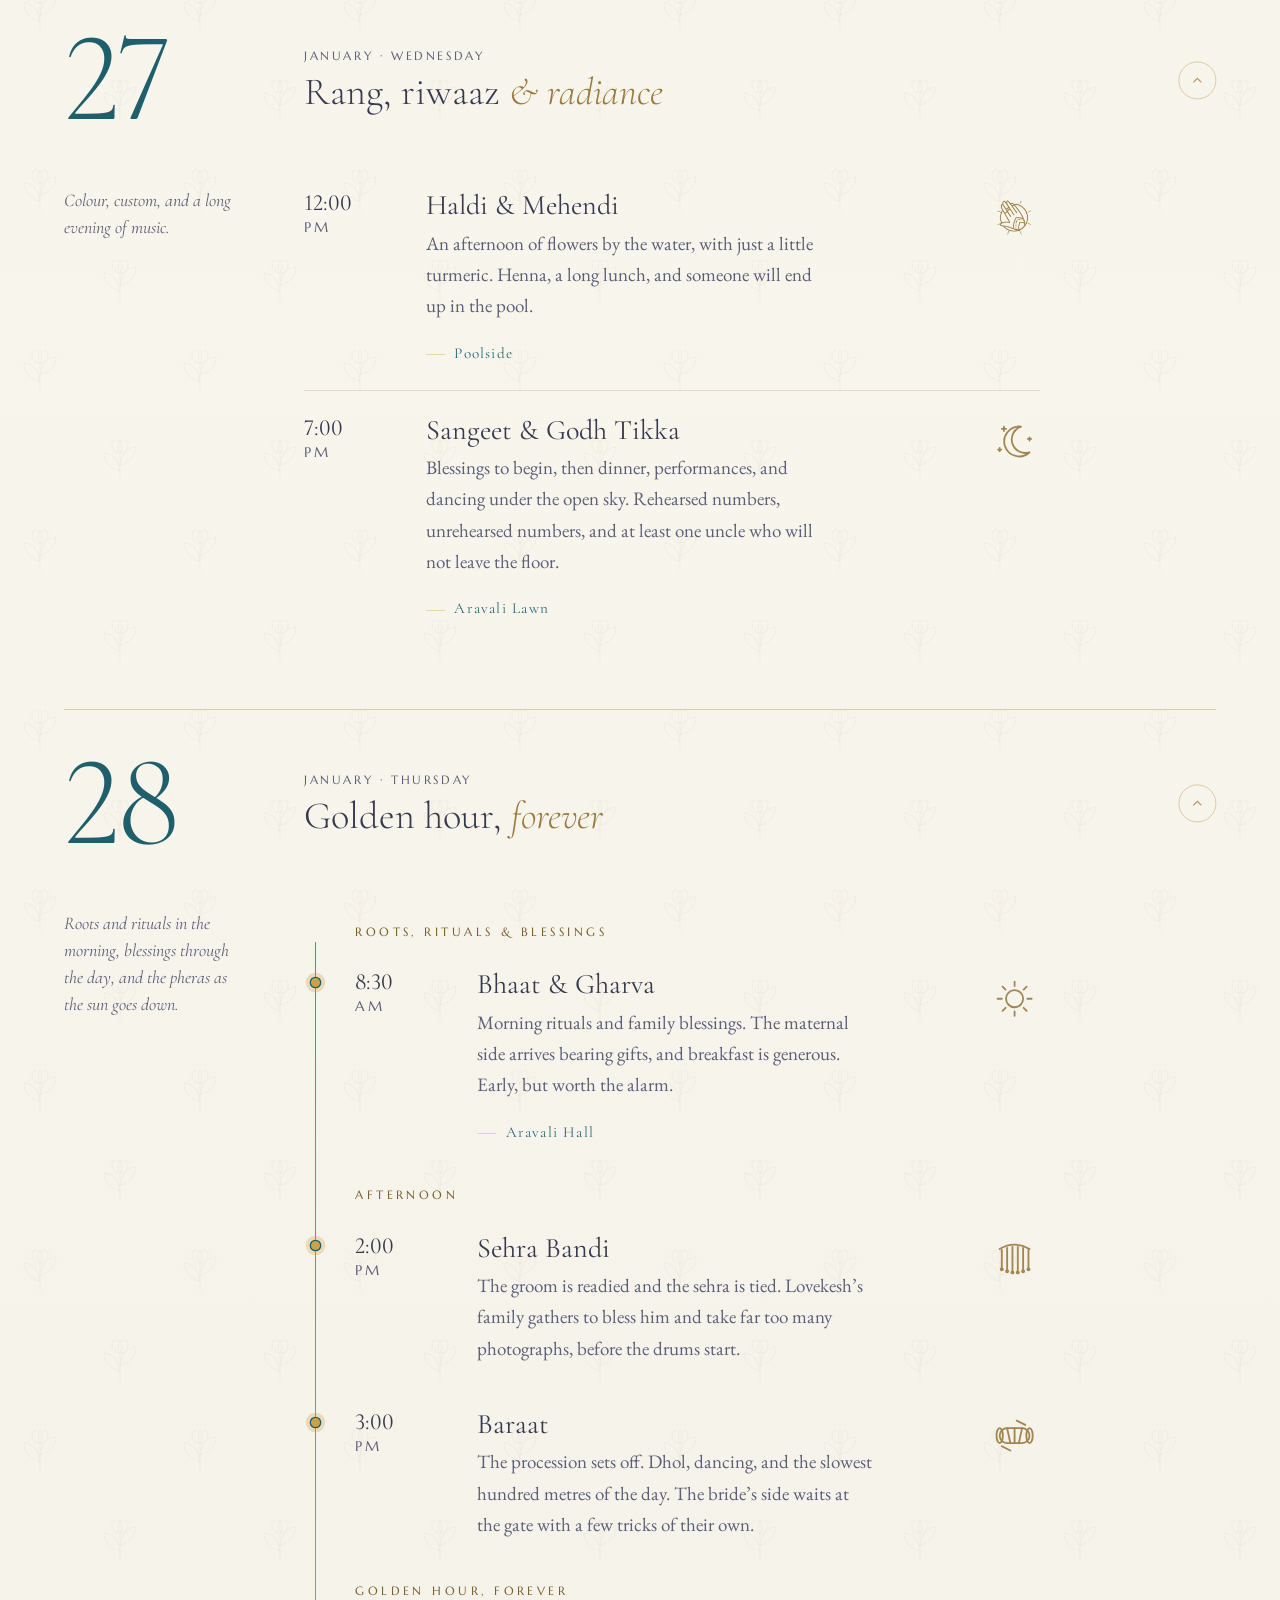
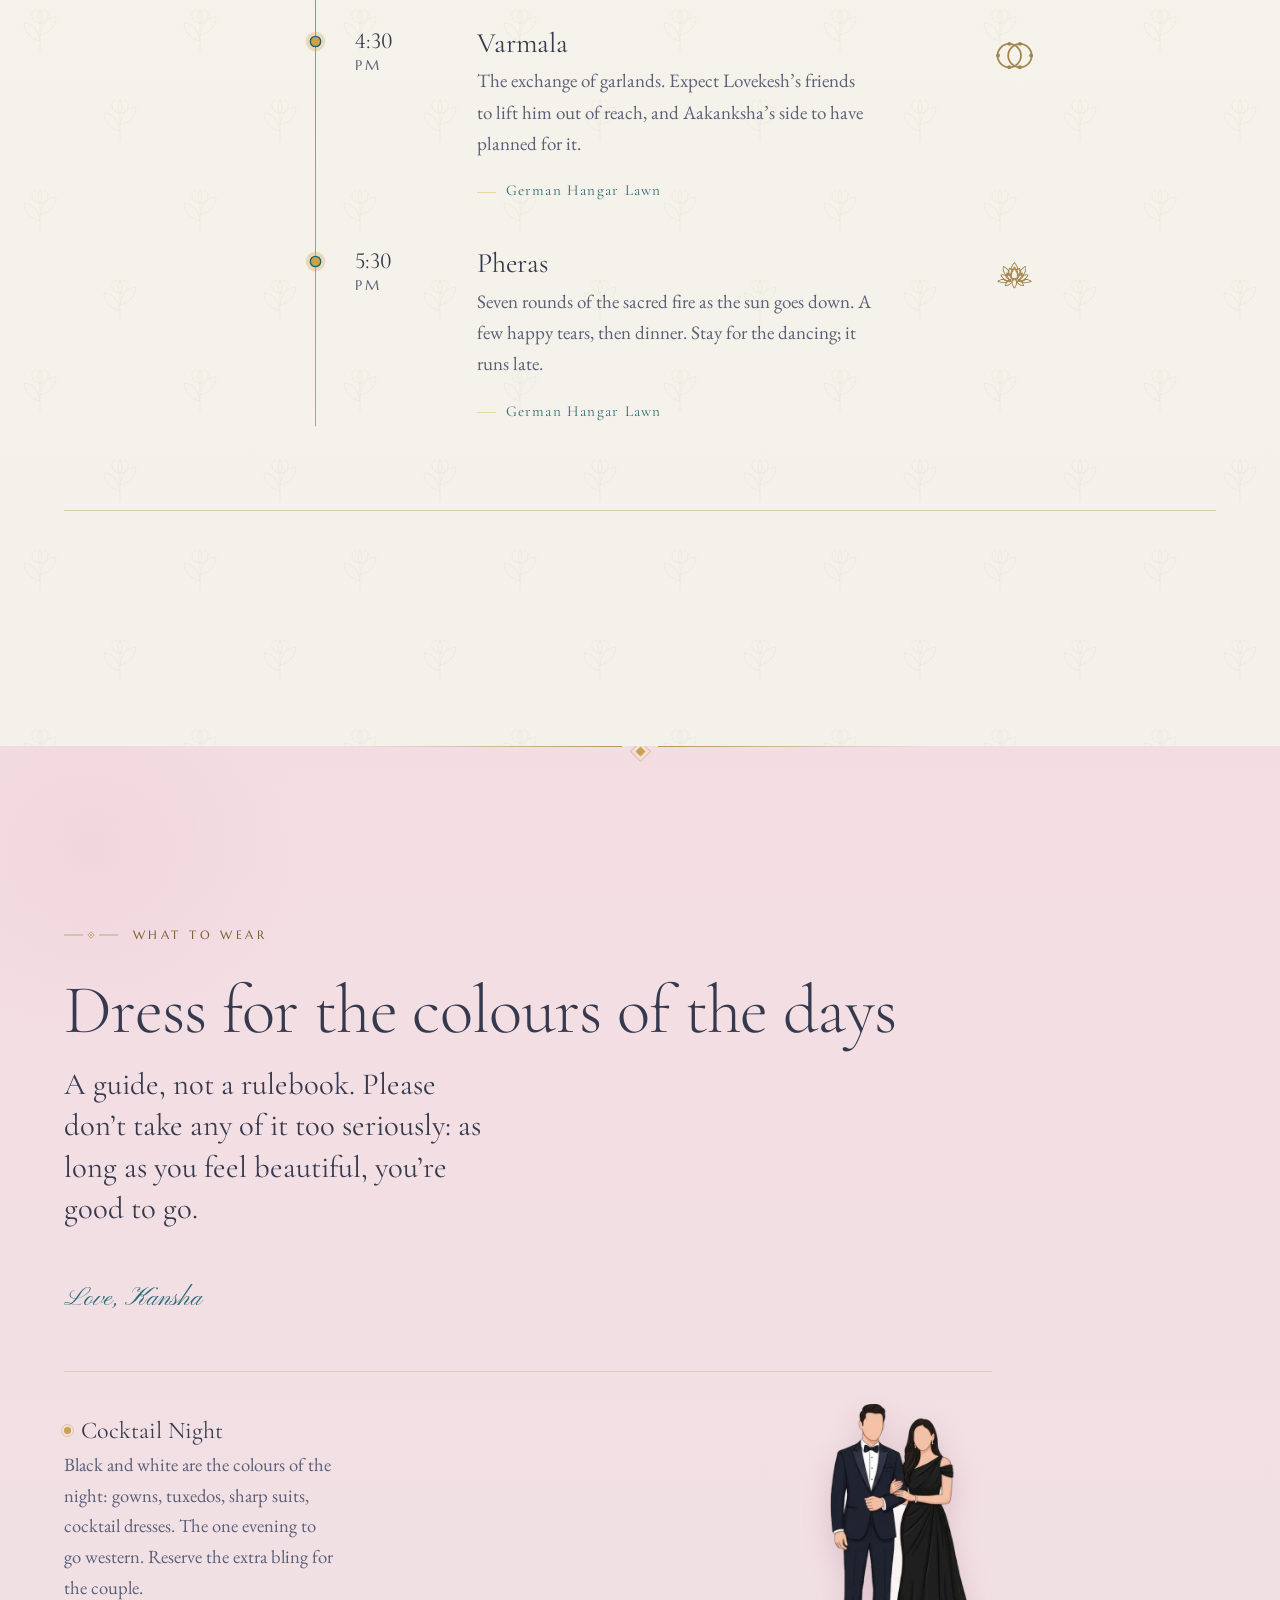
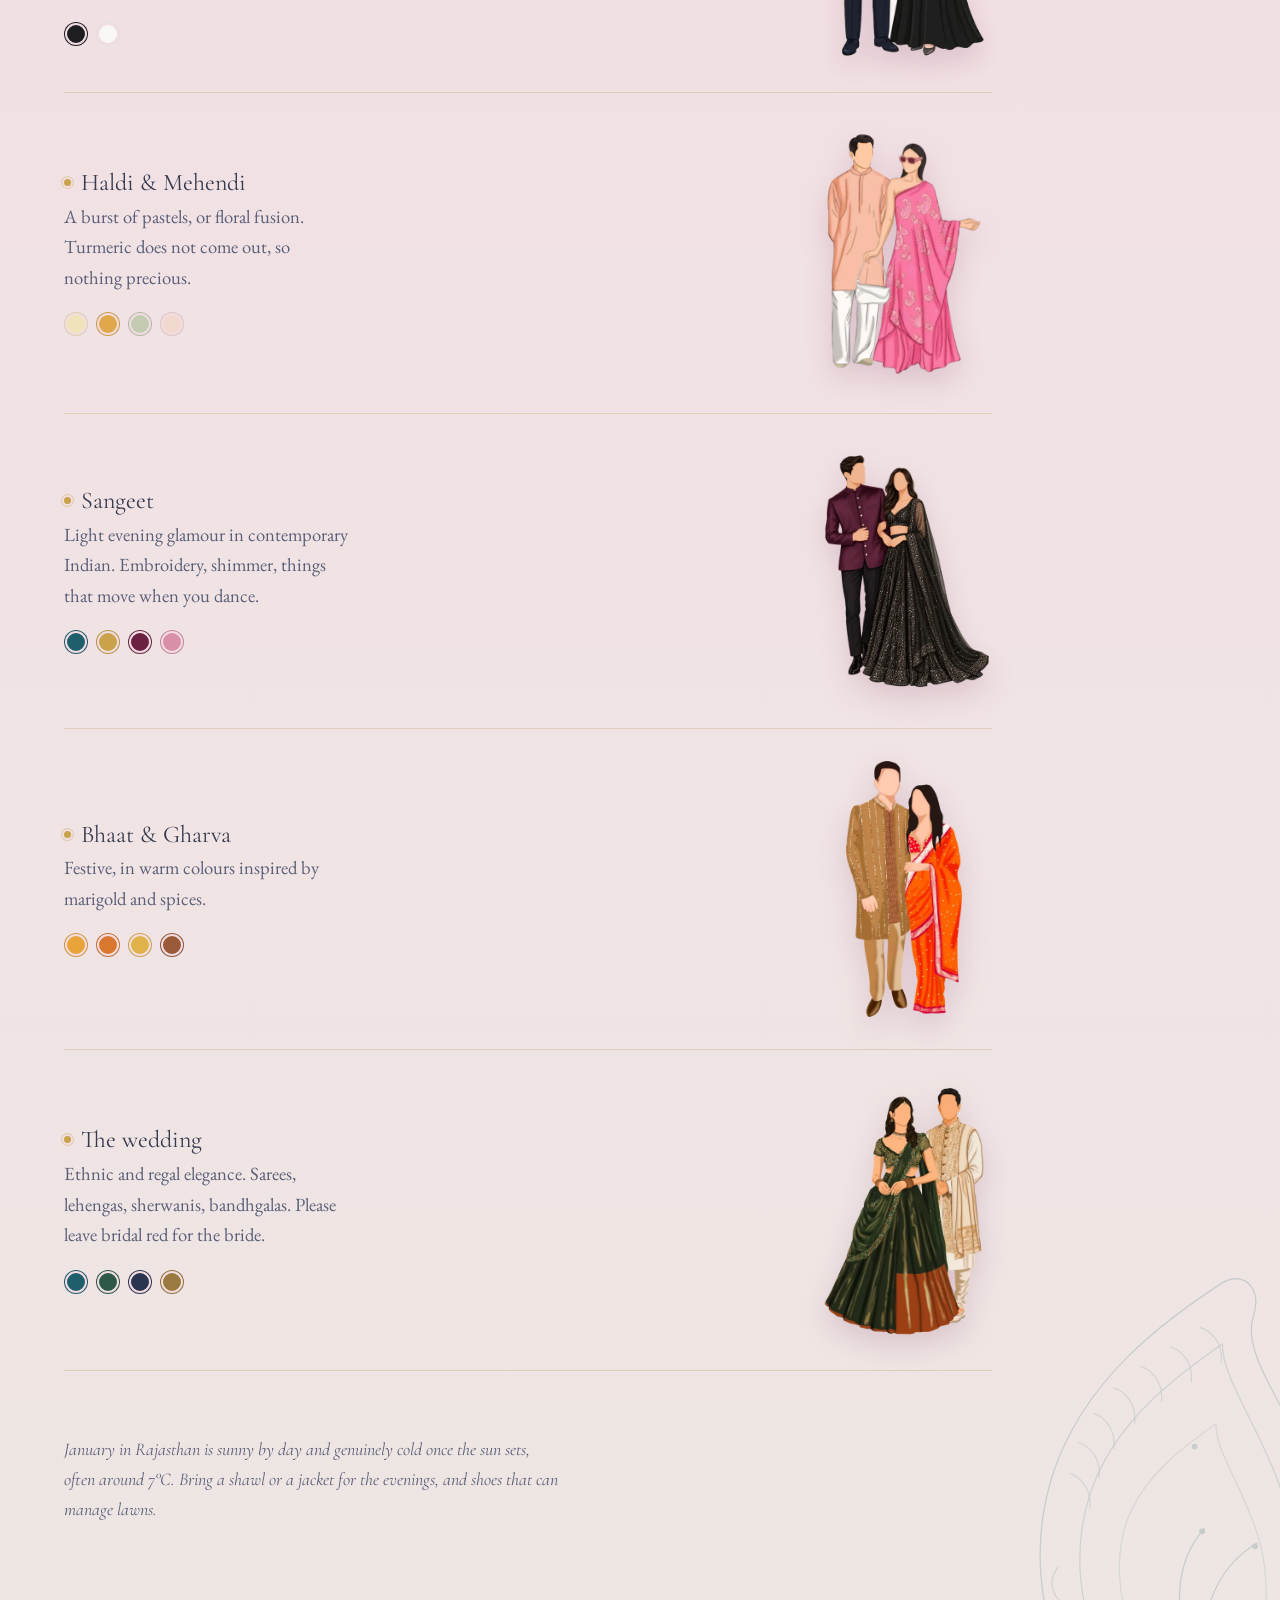
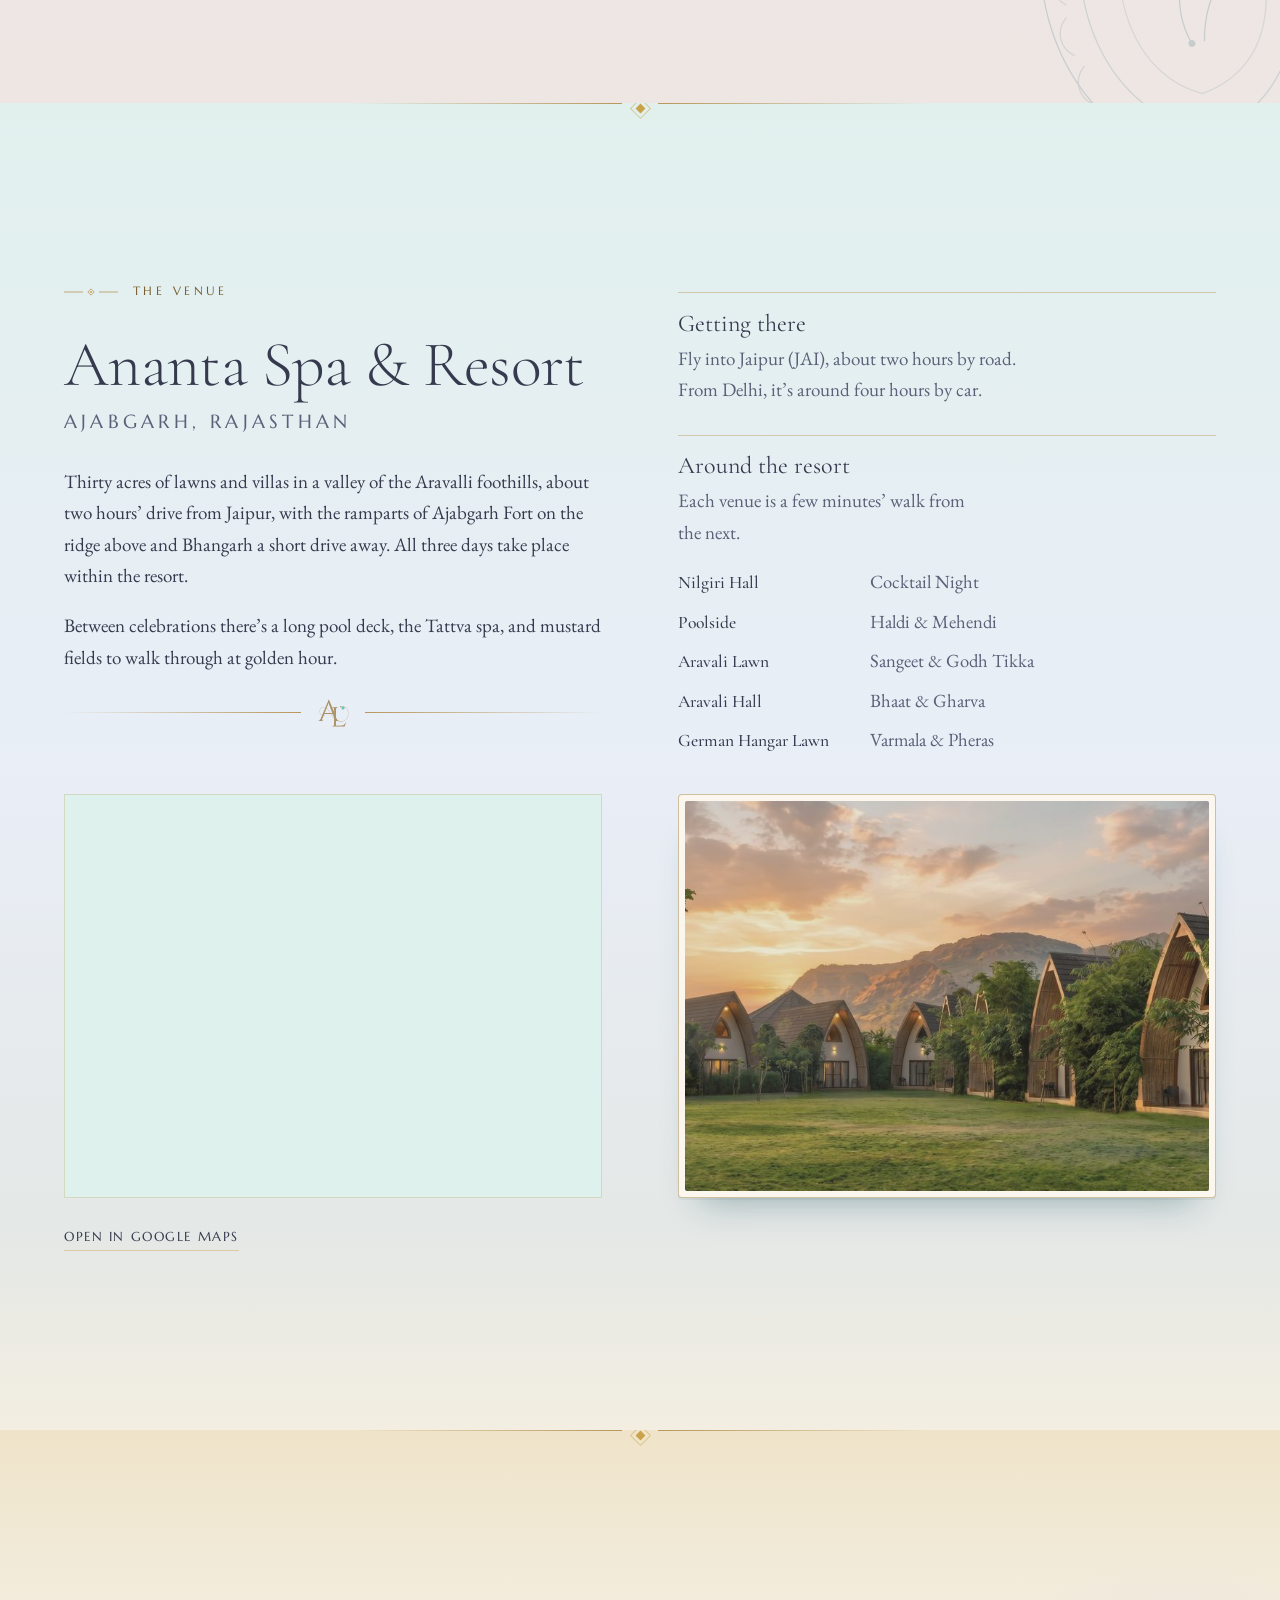
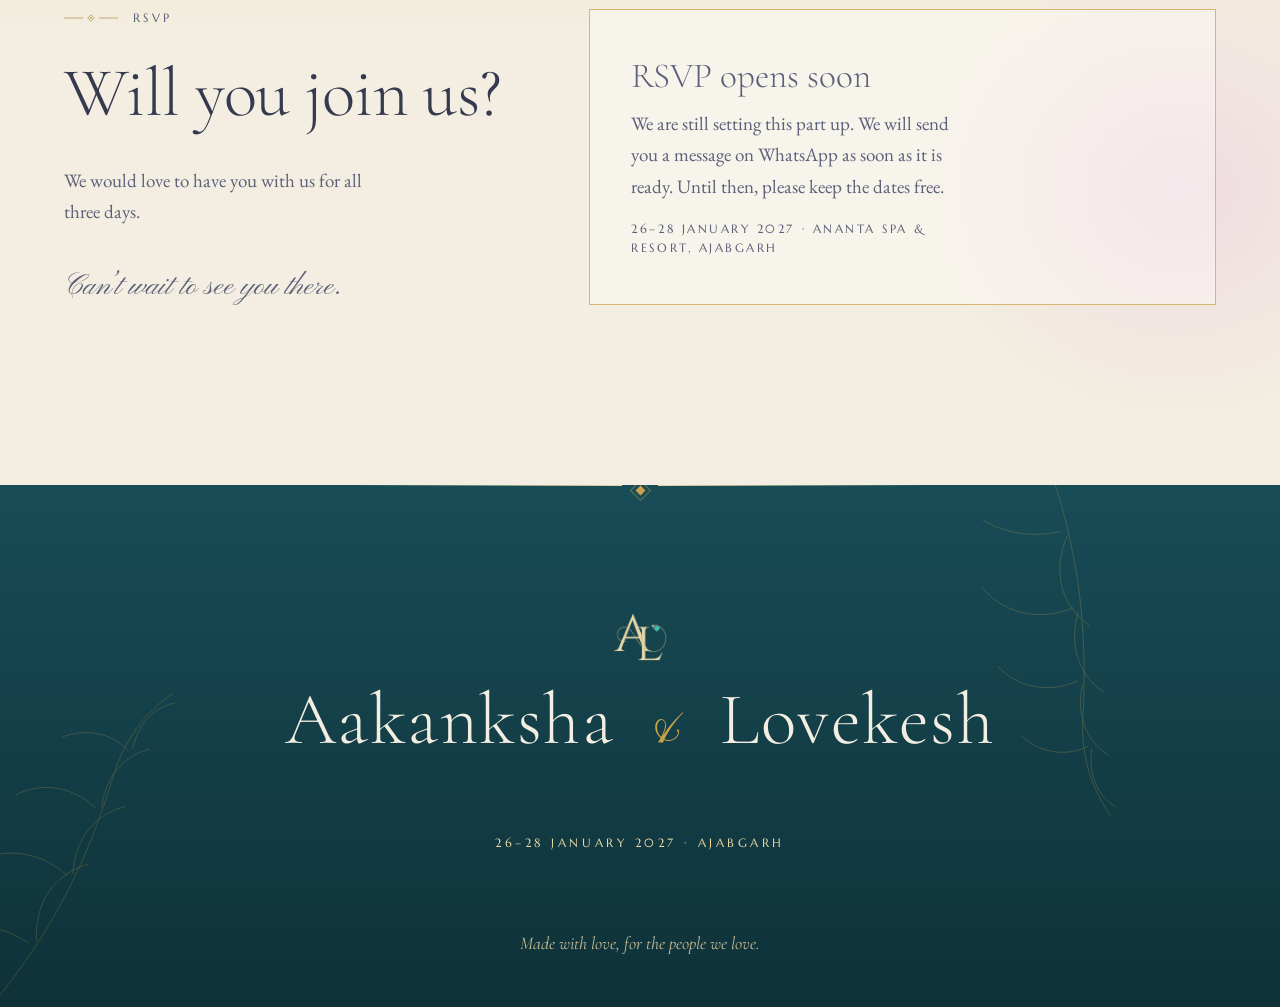
==== commit 591d8be4: "Site polish: lighter assets, deferred music, skip link, larger tap targets, 404 page - Couple photo " ====
--- a/index.html
+++ b/index.html
@@ -23,11 +23,12 @@
   <link rel="preconnect" href="https://fonts.googleapis.com">
   <link rel="preconnect" href="https://fonts.gstatic.com" crossorigin>
   <link href="https://fonts.googleapis.com/css2?family=Cormorant+Garamond:ital,wght@0,300;0,400;0,500;1,300;1,400&family=EB+Garamond:ital,wght@0,400;0,500;1,400&family=Marcellus&family=Pinyon+Script&display=swap" rel="stylesheet">
-  <link rel="preload" as="image" href="media/monogram-mask.png?v=3" crossorigin="anonymous">
-  <link rel="preload" as="image" href="media/monogram-heart.png?v=3" crossorigin="anonymous">
-  <link rel="stylesheet" href="css/styles.css?v=90">
+  <link rel="preload" as="image" href="media/monogram-mask.png?v=4" crossorigin="anonymous">
+  <link rel="preload" as="image" href="media/monogram-heart.png?v=4" crossorigin="anonymous">
+  <link rel="stylesheet" href="css/styles.css?v=91">
 </head>
 <body>
+  <a class="skip-link" href="#top">Skip to content</a>
 
   <!-- ============================================================ -->
   <!-- The invitation: an envelope that opens, then the site         -->
@@ -91,12 +92,19 @@
     </div>
     <button class="invite__skip" id="inviteSkip" type="button">Skip</button>
   </div>
-  <audio id="inviteAudio" src="media/music/sunsetz-intro.mp3" preload="auto" aria-hidden="true"></audio>
+  <audio id="inviteAudio" src="media/music/sunsetz-intro.mp3" preload="none" aria-hidden="true"></audio>
   <script>
     (function () {
       var h = document.documentElement, inv = document.getElementById("invite");
       if (location.hash) { inv.remove(); document.getElementById("inviteAudio").preload = "none"; h.classList.add("is-revealed"); }
-      else { h.classList.add("has-invite"); }
+      else {
+        h.classList.add("has-invite");
+        /* Fetch the music only once the page itself has loaded, so it never competes with fonts and the monogram. */
+        addEventListener("load", function () {
+          var a = document.getElementById("inviteAudio"), idle = window.requestIdleCallback || function (f) { setTimeout(f, 250); };
+          idle(function () { if (a && !h.classList.contains("is-revealed")) { a.preload = "auto"; a.load(); } });
+        });
+      }
     })();
   </script>
 
@@ -326,7 +334,7 @@
         </h1>
         <div class="hero__rule" aria-hidden="true"></div>
         <p class="hero__when">26–28 January 2027</p>
-        <p class="hero__where">Ananta <span class="nowrap">Spa &amp; Resort</span><small>Ajabgarh, Rajasthan</small></p>
+        <p class="hero__where">Ananta <span class="nowrap">Spa &amp; Resort</span> <small>Ajabgarh, Rajasthan</small></p>
       </div>
 
       <a class="hero__scroll" href="#story" aria-label="Scroll down"><span>Scroll</span><i aria-hidden="true"></i></a>
@@ -351,7 +359,7 @@
 
         <div class="story__art reveal">
           <figure class="photo">
-            <img class="photo__img" src="media/images/us.jpeg" width="885" height="1001" alt="Aakanksha and Lovekesh, laughing, in a shower of petals at dusk" loading="lazy" decoding="async">
+            <img class="photo__img" src="media/images/us-885.webp" srcset="media/images/us-480.webp 480w, media/images/us-885.webp 885w" sizes="(max-width: 860px) min(92vw, 24rem), 40vw" width="885" height="1001" alt="Aakanksha and Lovekesh, laughing, in a shower of petals at dusk" loading="lazy" decoding="async">
           </figure>
         </div>
       </div>
@@ -403,7 +411,7 @@
                   <p class="event__time">8:00<small>pm</small></p>
                   <div>
                     <h4 class="event__title">Cocktail Night</h4>
-                    <p class="event__desc">Drinks, dinner, and a dance floor that opens early and closes late. Dress up; this is the one evening to go all out.</p>
+                    <p class="event__desc">Drinks, dinner, and a dance floor that opens early and closes late. Dress up, in black and white; this is the one evening to go western.</p>
                     <p class="event__venue">Nilgiri Hall</p>
                   </div>
                   <span class="event__motif" aria-hidden="true"><svg viewBox="0 0 48 48"><path d="M13 12 c3 1.5 7 2.2 11 2.2 s8 -.7 11 -2.2 c-1 9 -5 14 -11 14 s-10 -5 -11 -14z"/><path d="M24 26 v10 M17 37 h14"/><circle cx="20" cy="8" r="1"/><circle cx="27" cy="6" r="1"/><circle cx="31" cy="9.5" r="1"/></svg></span>
@@ -615,7 +623,7 @@
         <div class="venue__intro">
           <div class="section__head reveal">
             <p class="caps caps--orn">The venue</p>
-            <h2 class="venue__name">Ananta <span class="nowrap">Spa &amp; Resort</span><small>Ajabgarh, Rajasthan</small></h2>
+            <h2 class="venue__name">Ananta <span class="nowrap">Spa &amp; Resort</span> <small>Ajabgarh, Rajasthan</small></h2>
           </div>
           <div class="prose">
             <p>Thirty acres of lawns and villas in a valley of the Aravalli foothills, about two hours’ drive from Jaipur, with the ramparts of Ajabgarh Fort on the ridge above and Bhangarh a short drive away. All three days take place within the resort.</p>
--- a/css/styles.css
+++ b/css/styles.css
@@ -123,6 +123,14 @@
 
 .sr-only { position: absolute; width: 1px; height: 1px; overflow: hidden; clip: rect(0 0 0 0); white-space: nowrap; }
 
+/* Keyboard users can jump past the hero; hidden until focused, and never shown over the envelope */
+.skip-link { position: absolute; top: -100vh; left: 1rem; z-index: 1000; padding: .65rem 1rem; background: var(--ink); color: #fbf7ee; font-family: var(--caps); font-size: .8rem; letter-spacing: .12em; text-transform: uppercase; text-decoration: none; border-radius: 2px; }
+.skip-link:focus-visible { top: 1rem; outline: 2px solid var(--gold-deep); outline-offset: 2px; }
+html.has-invite:not(.is-revealed) .skip-link { display: none; }
+
+/* Anchor jumps land below the fixed nav */
+.section[id], #top { scroll-margin-top: 4.5rem; }
+
 /* Lining figures wherever numerals sit in caps or display settings */
 .hero__when, .hero__where, .foot__when, .event__time, .day__num { font-variant-numeric: lining-nums; }
 
@@ -175,11 +183,14 @@
   -webkit-mask: var(--mono-layer) center / contain no-repeat;
   mask: var(--mono-layer) center / contain no-repeat;
 }
-.mono-mark::before { --mono-layer: url("../media/monogram-mask.png?v=3"); background: var(--mono-gold); }
-.mono-mark::after { --mono-layer: url("../media/monogram-heart.png?v=3"); background: var(--mono-heart); }
+.mono-mark::before { --mono-layer: url("../media/monogram-mask.png?v=4"); background: var(--mono-gold); }
+.mono-mark::after { --mono-layer: url("../media/monogram-heart.png?v=4"); background: var(--mono-heart); }
 
 .nav__links { display: flex; gap: clamp(1rem, 2.5vw, 2.2rem); list-style: none; margin: 0; padding: 0; }
 .nav__links a {
+  display: inline-block;
+  padding-block: .6rem;
+  margin-block: -.6rem;
   font-family: var(--display);
   white-space: nowrap;
   font-size: 1.02rem;
@@ -720,8 +731,8 @@
   -webkit-mask: var(--mono-layer) center / contain no-repeat;
   mask: var(--mono-layer) center / contain no-repeat;
 }
-.seal__mono::before { --mono-layer: url("../media/monogram-mask.png?v=3"); background: var(--mono-gold); }
-.seal__mono::after { --mono-layer: url("../media/monogram-heart.png?v=3"); background: var(--mono-heart); }
+.seal__mono::before { --mono-layer: url("../media/monogram-mask.png?v=4"); background: var(--mono-gold); }
+.seal__mono::after { --mono-layer: url("../media/monogram-heart.png?v=4"); background: var(--mono-heart); }
 .seal__mono--shade { --mono-gold: rgba(60, 40, 8, .65); --mono-heart: rgba(60, 40, 8, .65); transform: translate(-1.5px, -1.5px); }
 .seal:hover { transform: translate(-50%, -50%) scale(1.04); }
 .seal:focus-visible { outline: 2px solid var(--teal); outline-offset: 8px; border-radius: 50%; }
@@ -1097,6 +1108,7 @@
 .venue__map iframe { position: absolute; inset: 0; width: 100%; height: 100%; border: 0; filter: saturate(.55) sepia(.12) brightness(1.02); }
 .venue__actions { display: flex; flex-wrap: wrap; gap: .8rem; margin-top: 1.2rem; }
 .link-quiet {
+  position: relative;
   display: inline-block;
   padding-block: .55rem 0;
   font-family: var(--caps);
@@ -1109,6 +1121,8 @@
   transition: border-color .3s;
 }
 .link-quiet:hover { border-color: var(--ink); }
+/* Invisible extension of the tap area to 44px without moving the underline */
+.link-quiet::after { content: ""; position: absolute; inset: -.4rem -.4rem -.7rem; }
 
 .fact { border-top: 1px solid var(--hair-strong); padding-top: 1.1rem; }
 .fact h3 { font-size: 1.5rem; margin-bottom: .45rem; }
